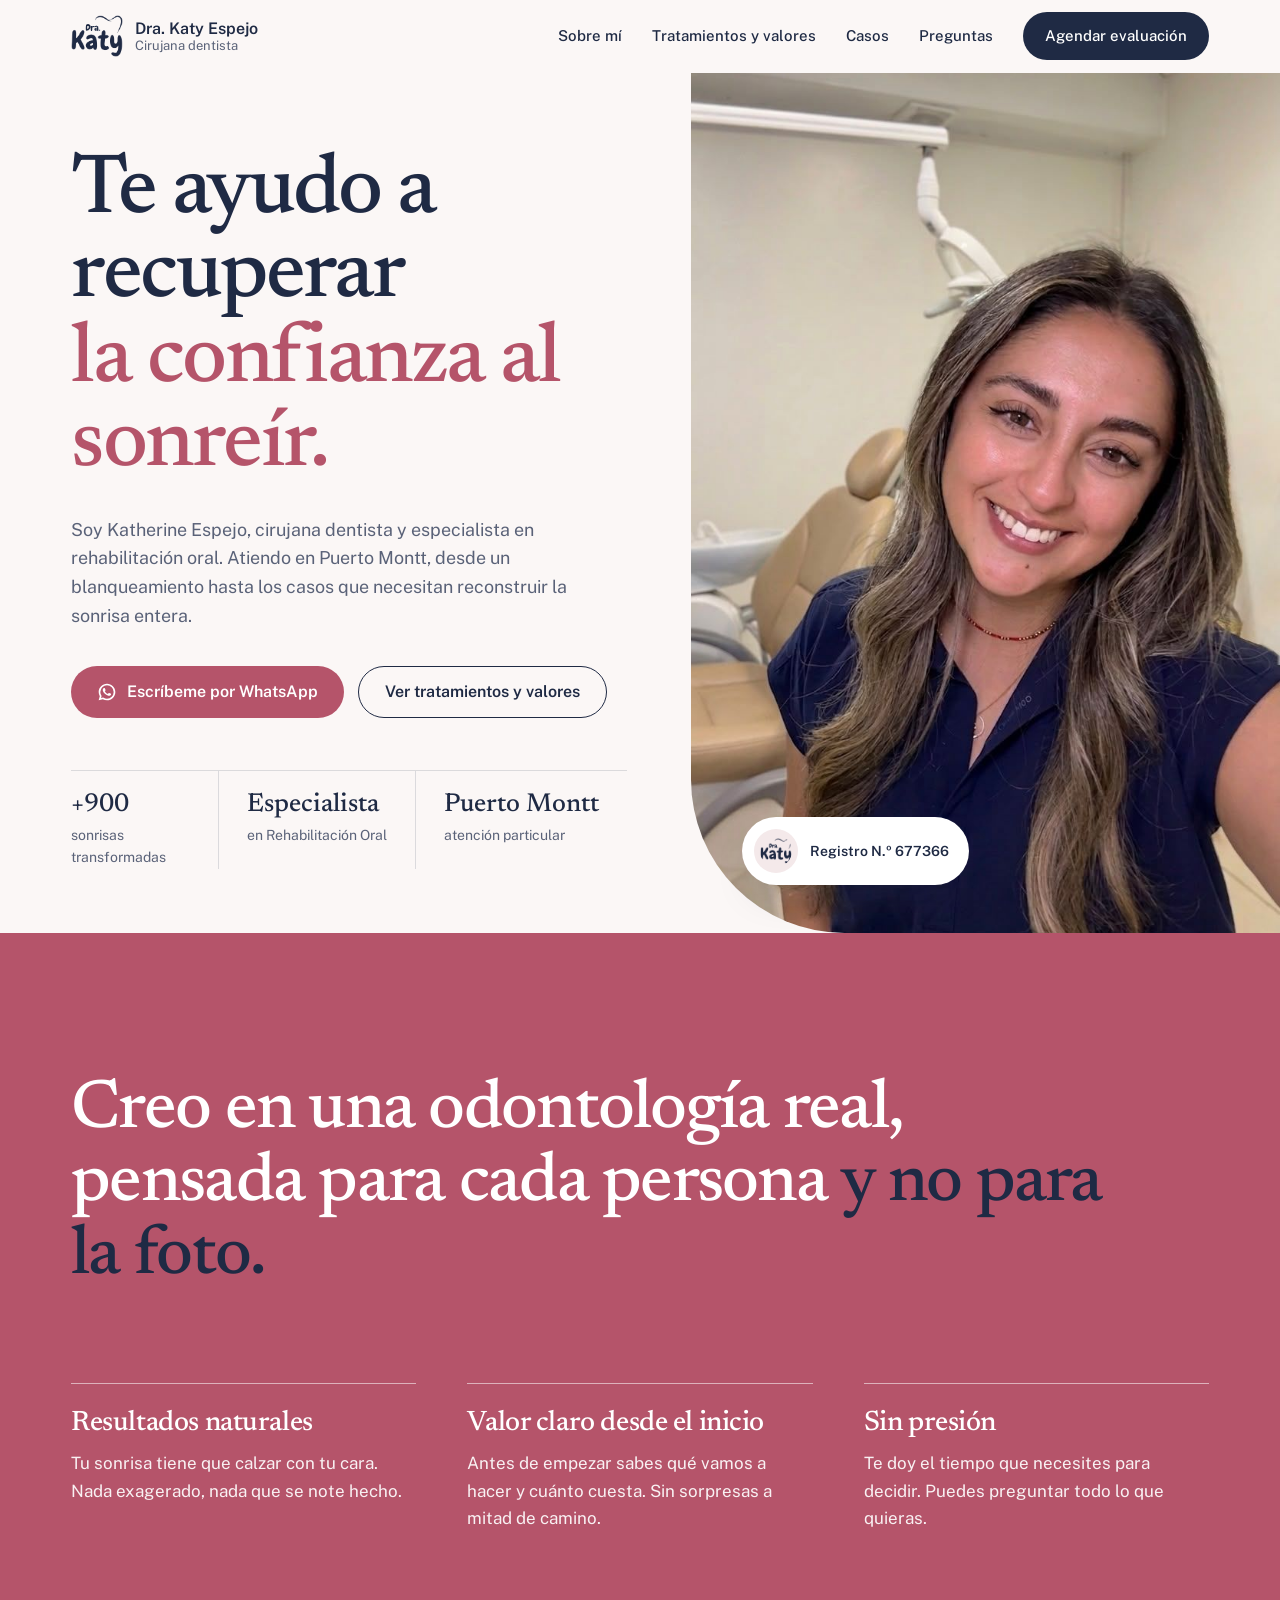
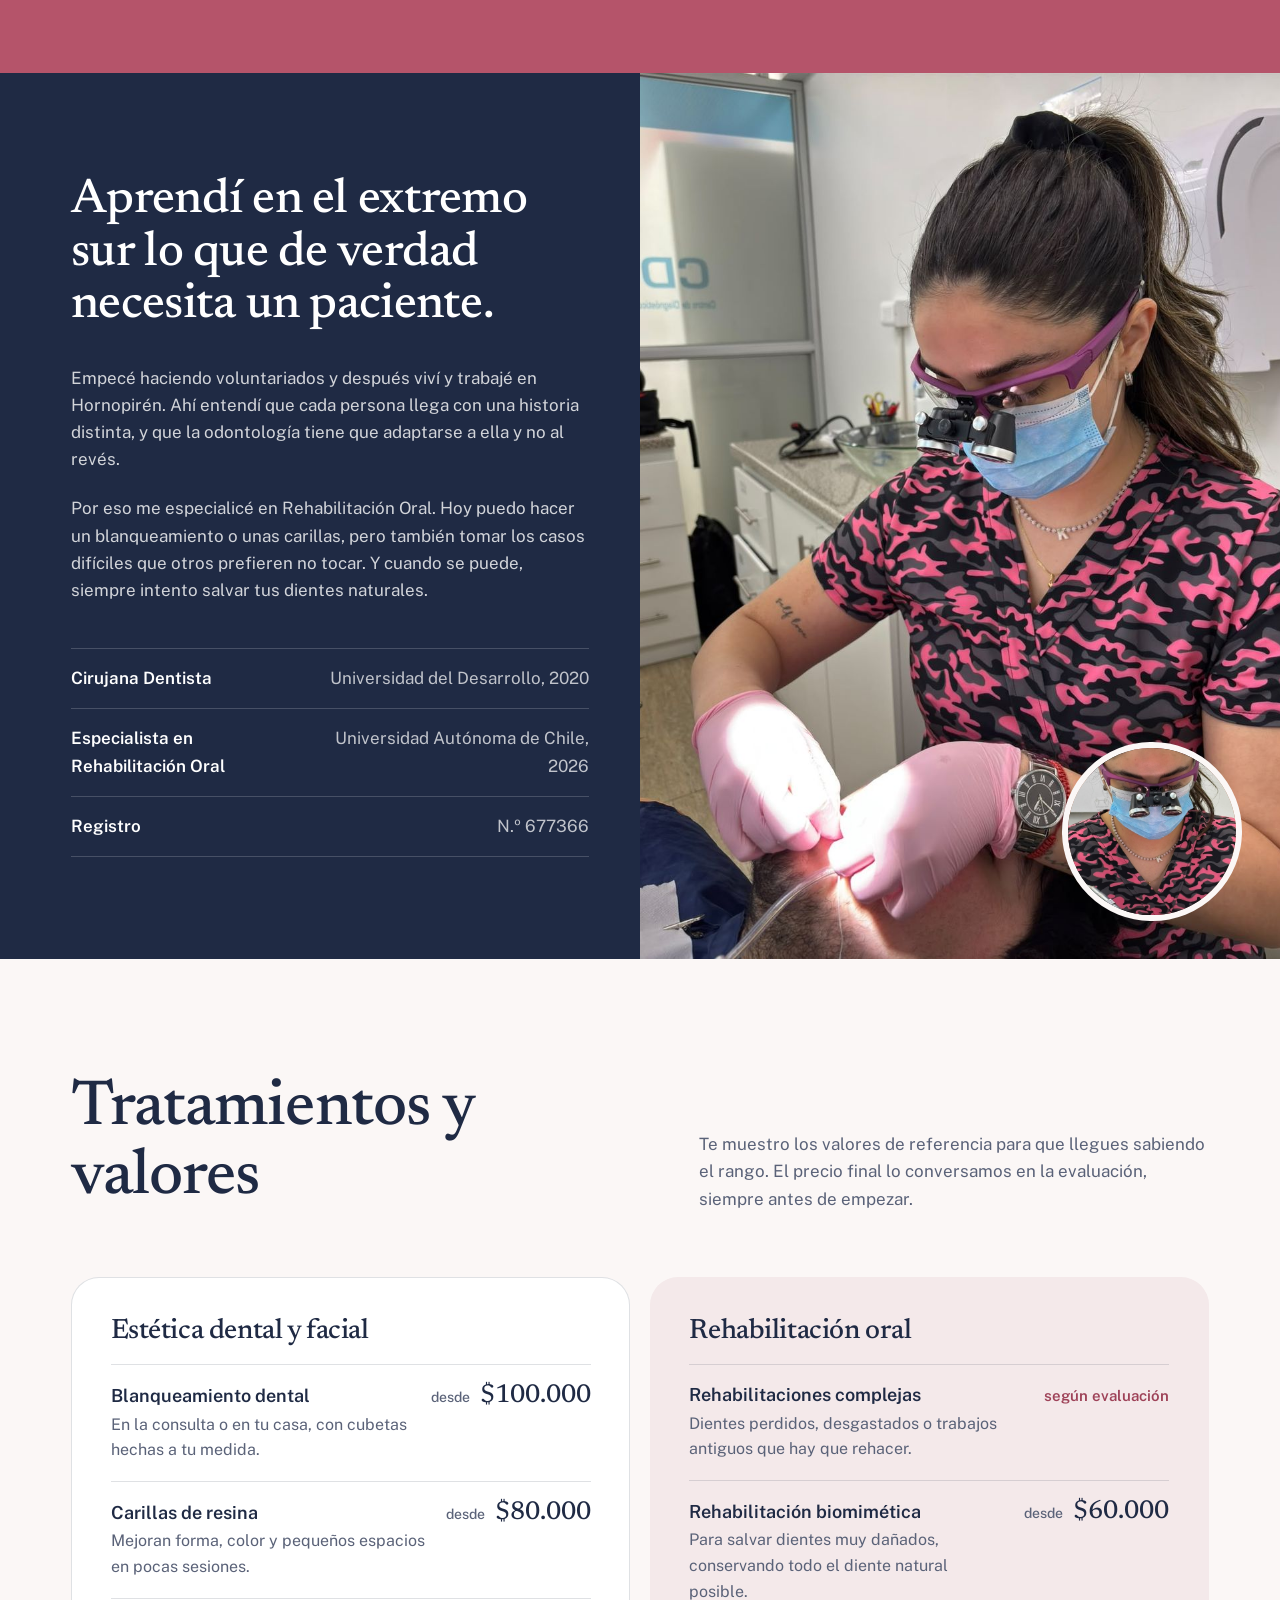
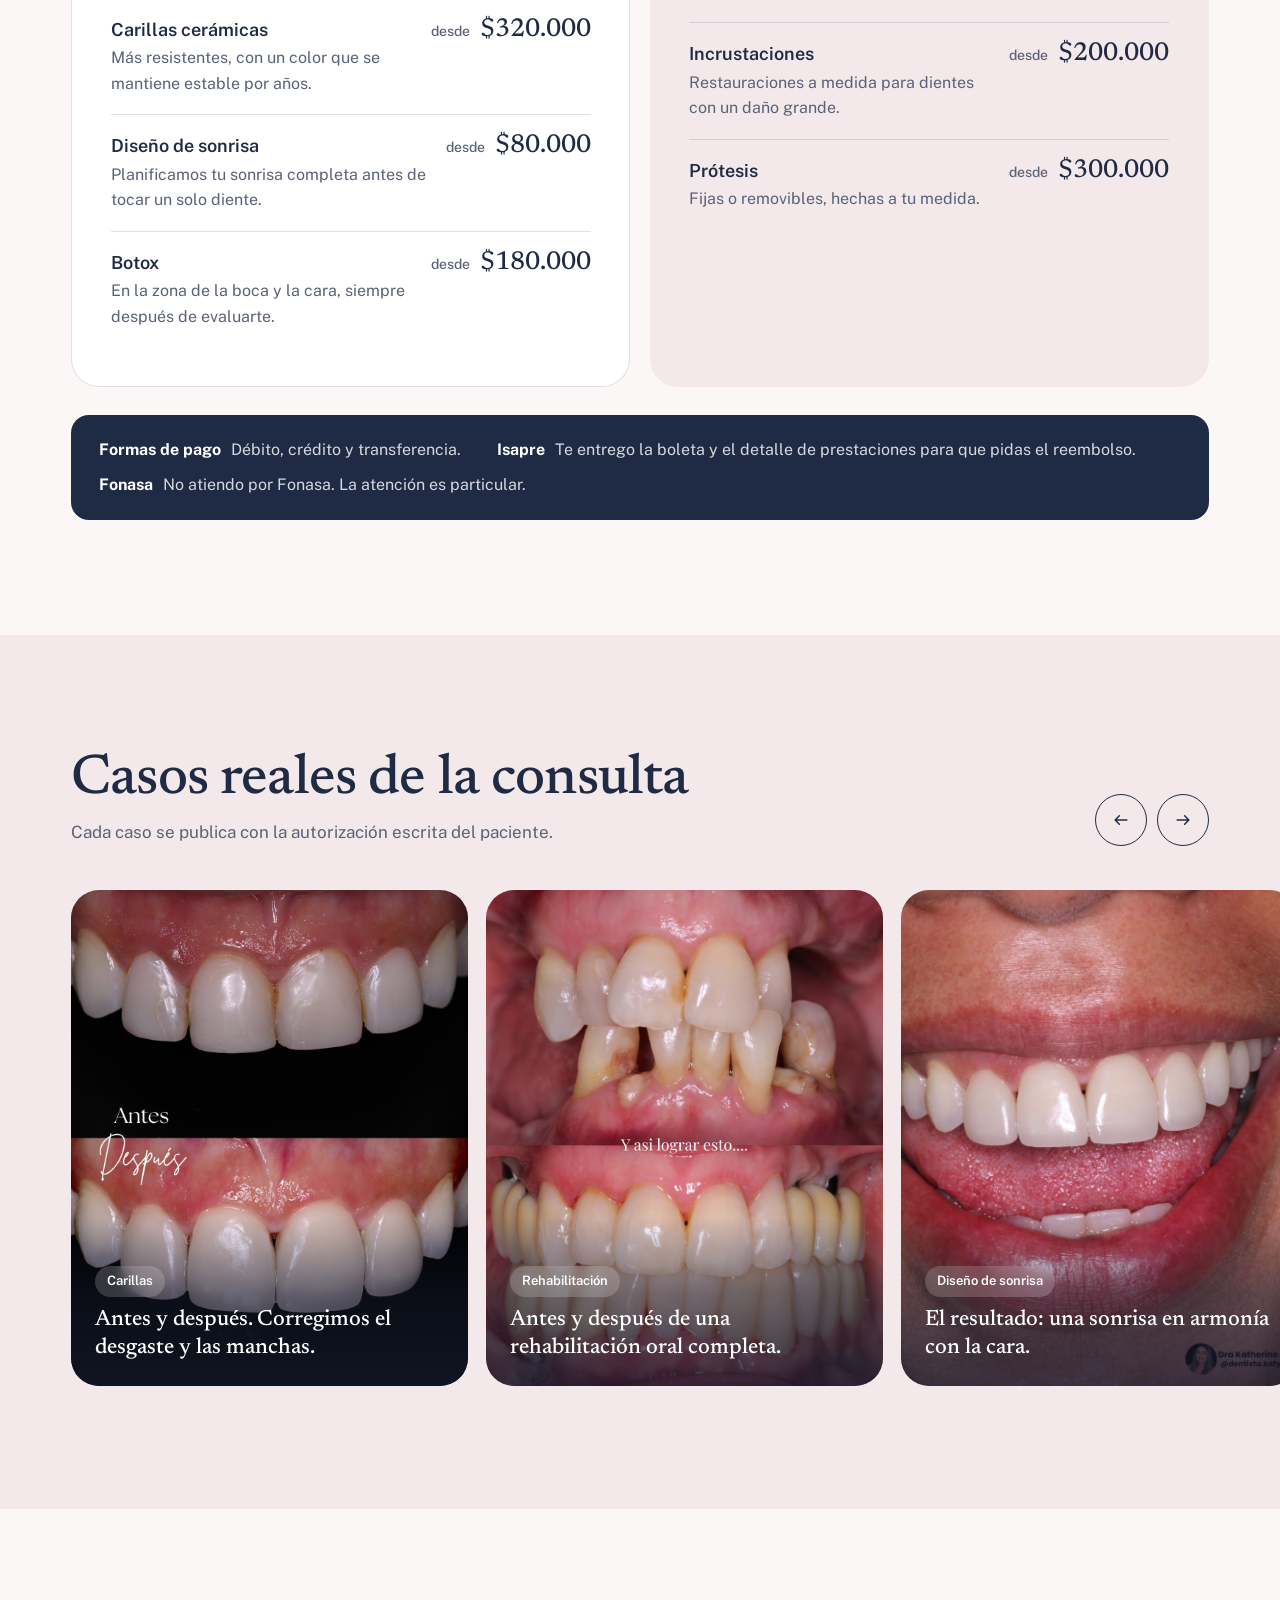
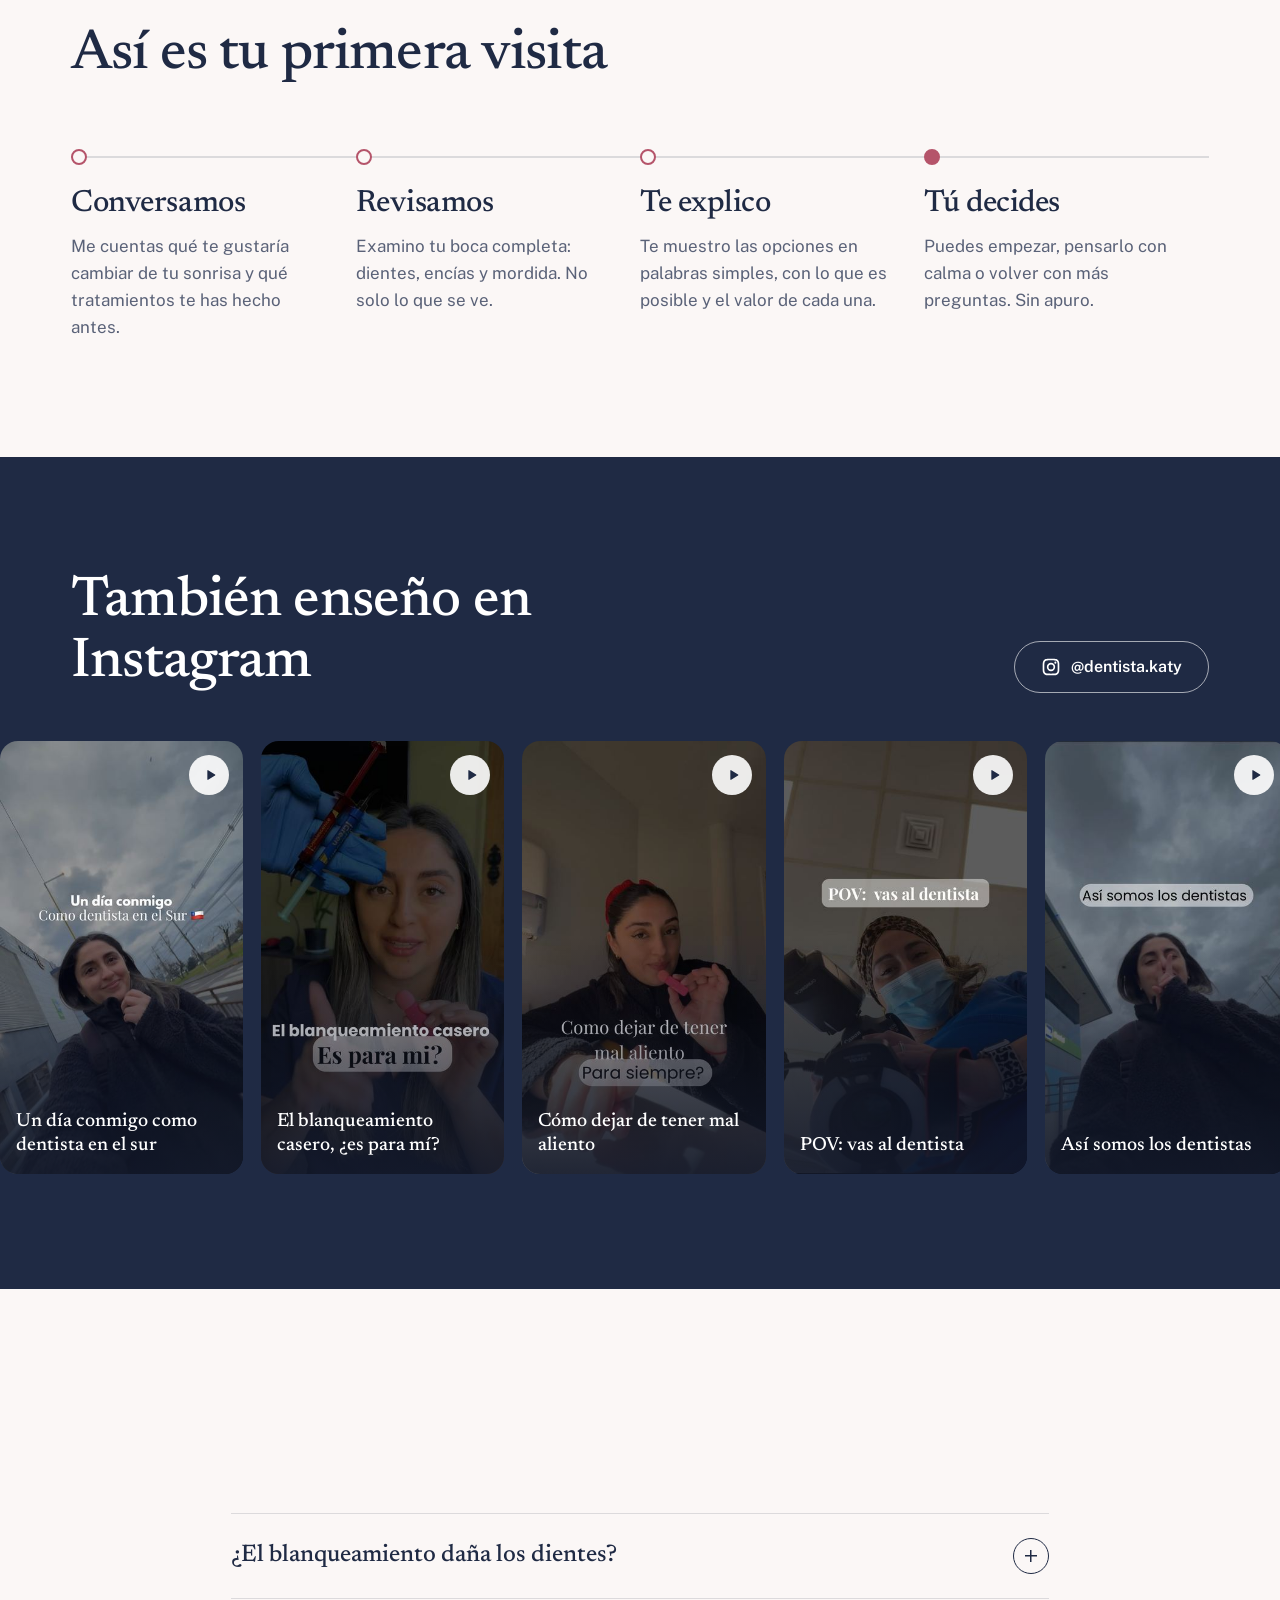
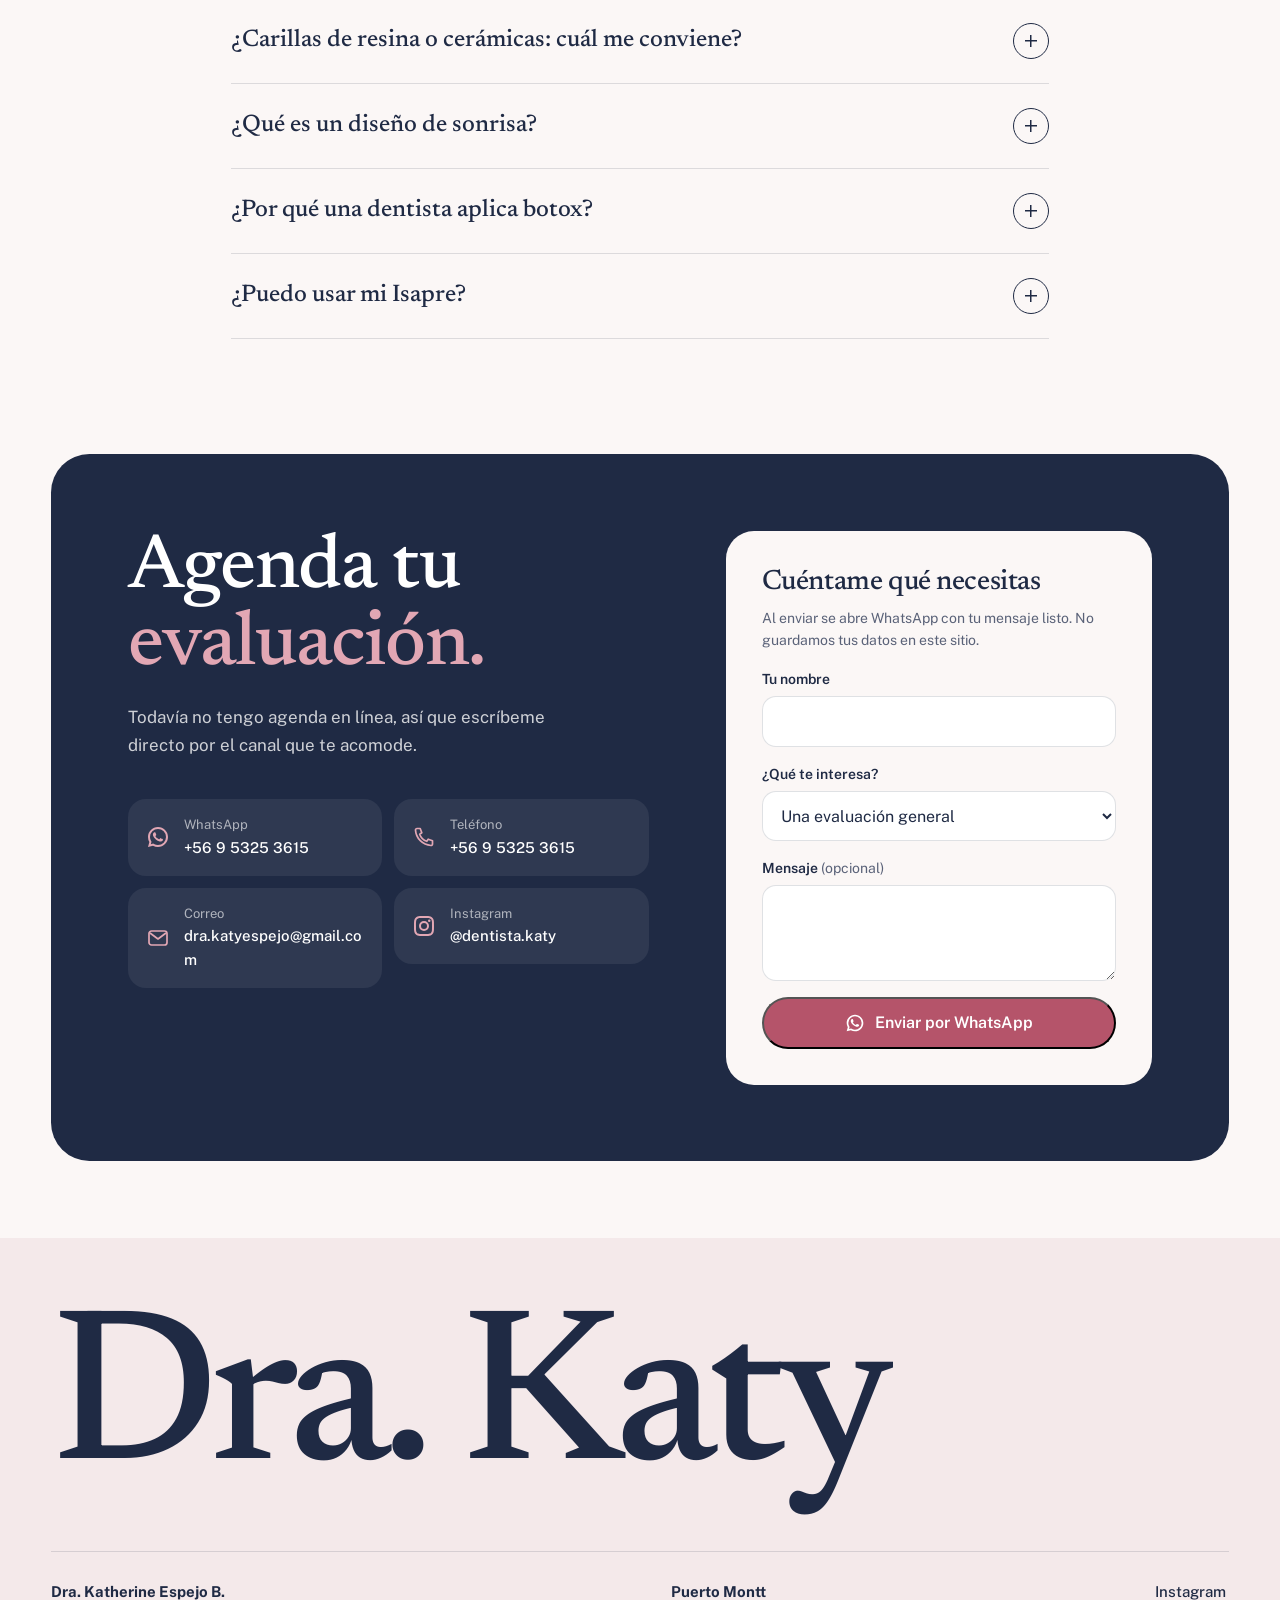
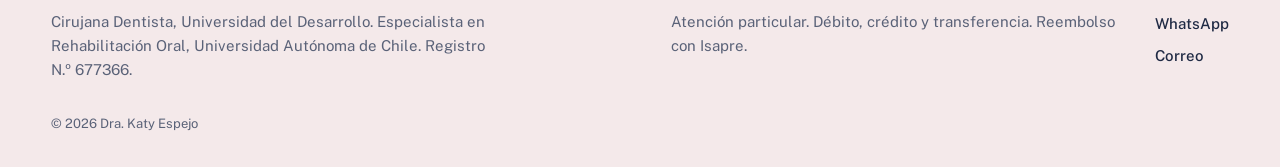
==== nuevo/index.html @ f0009bd9 "Sitio nuevo desde cero en nuevo/ (cook, ronda 2) Co-Authored-By: Claude Opus 5.5 <noreply@anthropic." ====
<!doctype html>
<html lang="es-CL">
<head>
<meta charset="utf-8">
<meta name="viewport" content="width=device-width, initial-scale=1">
<title>Dra. Katy Espejo · Cirujana dentista en Puerto Montt</title>
<meta name="description" content="Dra. Katherine Espejo B., cirujana dentista especialista en rehabilitación oral. Blanqueamiento, carillas, diseño de sonrisa y rehabilitación en Puerto Montt.">
<meta property="og:title" content="Dra. Katy Espejo · Cirujana dentista en Puerto Montt">
<meta property="og:description" content="Te ayudo a recuperar la confianza al sonreír.">
<meta property="og:image" content="../img/og-katy.jpg">
<meta name="theme-color" content="#1F2A44">
<link rel="icon" href="../img/favicon.png">
<link rel="apple-touch-icon" href="../img/apple-touch-icon.png">
<link rel="preload" href="../fonts/newsreader-latin-500-normal.woff2" as="font" type="font/woff2" crossorigin>
<link rel="preload" href="../fonts/public-sans-latin-400-normal.woff2" as="font" type="font/woff2" crossorigin>
<link rel="stylesheet" href="styles.css">
</head>
<body>

<svg width="0" height="0" style="position:absolute" aria-hidden="true">
  <symbol id="i-wa" viewBox="0 0 24 24"><path fill="currentColor" d="m7.254 18.494l.724.423A7.950 7.950 0 0 0 12.001 20a8 8 0 1 0-8-8a7.950 7.950 0 0 0 1.084 4.024l.422.724l-.653 2.401zM2.005 22l1.352-4.968A9.950 9.950 0 0 1 2.001 12c0-5.523 4.477-10 10-10s10 4.477 10 10s-4.477 10-10 10a9.950 9.950 0 0 1-5.030-1.355zM8.392 7.308q.202-.014.403-.004q.081.006.162.016c.159.018.334.115.393.249q.447 1.015.868 2.040c.062.152.025.347-.093.537c-.06.097-.154.233-.263.372c-.113.145-.356.411-.356.411s-.099.118-.061.265c.014.056.06.137.102.205l.059.095c.256.427.6.86 1.020 1.268c.12.116.237.235.363.346c.468.413.998.75 1.570 1l.005.002c.085.037.128.057.252.11q.093.039.191.066q.036.010.073.011a.35.35 0 0 0 .295-.142c.723-.876.79-.933.795-.933v.002a.48.48 0 0 1 .378-.127q.092.004.177.04c.531.243 1.400.622 1.400.622l.582.261c.098.047.187.158.19.265c.004.067.010.175-.013.373c-.032.259-.11.57-.188.733a1.200 1.200 0 0 1-.21.302a2.400 2.400 0 0 1-.33.288q-.124.092-.125.09a5 5 0 0 1-.383.22a2 2 0 0 1-.833.23c-.185.010-.37.024-.556.014c-.008 0-.568-.087-.568-.087a9.450 9.450 0 0 1-3.840-2.046c-.226-.199-.436-.413-.65-.626c-.888-.885-1.561-1.840-1.970-2.742a3.500 3.500 0 0 1-.33-1.413a2.730 2.730 0 0 1 .565-1.680c.073-.094.142-.192.261-.305c.126-.12.207-.184.294-.228a1 1 0 0 1 .371-.1"/></symbol>
  <symbol id="i-ig" viewBox="0 0 24 24"><path fill="currentColor" d="M12.001 9a3 3 0 1 0 0 6a3 3 0 0 0 0-6m0-2a5 5 0 1 1 0 10a5 5 0 0 1 0-10m6.5-.25a1.250 1.250 0 0 1-2.500 0a1.250 1.250 0 0 1 2.500 0M12.001 4c-2.474 0-2.878.007-4.029.058c-.784.037-1.310.142-1.798.332a2.900 2.900 0 0 0-1.080.703a2.900 2.900 0 0 0-.704 1.080c-.19.49-.295 1.015-.331 1.798C4.007 9.075 4 9.461 4 12c0 2.475.007 2.878.058 4.029c.037.783.142 1.310.331 1.797c.17.435.37.748.702 1.080c.337.336.65.537 1.080.703c.494.191 1.020.297 1.800.333C9.075 19.994 9.461 20 12 20c2.475 0 2.878-.007 4.029-.058c.782-.037 1.308-.142 1.797-.331a2.900 2.900 0 0 0 1.080-.703c.337-.336.538-.649.704-1.080c.19-.492.296-1.018.332-1.800c.052-1.103.058-1.490.058-4.028c0-2.474-.007-2.878-.058-4.029c-.037-.782-.143-1.310-.332-1.798a2.900 2.900 0 0 0-.703-1.080a2.900 2.900 0 0 0-1.080-.704c-.49-.19-1.016-.295-1.798-.331C14.926 4.006 14.540 4 12 4m0-2c2.717 0 3.056.010 4.123.06c1.064.05 1.790.217 2.427.465c.66.254 1.216.598 1.772 1.153a4.900 4.900 0 0 1 1.153 1.772c.247.637.415 1.363.465 2.428c.047 1.066.06 1.405.06 4.122s-.010 3.056-.06 4.122s-.218 1.790-.465 2.428a4.900 4.900 0 0 1-1.153 1.772a4.900 4.900 0 0 1-1.772 1.153c-.637.247-1.363.415-2.427.465c-1.067.047-1.406.06-4.123.06s-3.056-.010-4.123-.06c-1.064-.05-1.789-.218-2.427-.465a4.900 4.900 0 0 1-1.772-1.153a4.900 4.900 0 0 1-1.153-1.772c-.248-.637-.415-1.363-.465-2.428C2.012 15.056 2 14.717 2 12s.010-3.056.06-4.122s.217-1.790.465-2.428a4.900 4.900 0 0 1 1.153-1.772A4.900 4.900 0 0 1 5.450 2.525c.637-.248 1.362-.415 2.427-.465C8.945 2.013 9.284 2 12.001 2"/></symbol>
  <symbol id="i-phone" viewBox="0 0 24 24"><path fill="none" stroke="currentColor" stroke-width="1.7" stroke-linejoin="round" d="M5 3.5h3.2l1.6 4.3-2.1 1.4a11 11 0 0 0 7.1 7.1l1.4-2.1 4.3 1.6V19a1.5 1.5 0 0 1-1.6 1.5A16.500 16.500 0 0 1 3.500 5.100 1.500 1.500 0 0 1 5 3.500Z"/></symbol>
  <symbol id="i-mail" viewBox="0 0 24 24"><g fill="none" stroke="currentColor" stroke-width="1.7" stroke-linejoin="round"><rect x="3" y="5" width="18" height="14" rx="2.500"/><path d="m4 7 8 6 8-6"/></g></symbol>
  <symbol id="i-arrow" viewBox="0 0 24 24"><path fill="none" stroke="currentColor" stroke-width="1.8" stroke-linecap="round" stroke-linejoin="round" d="M5 12h14m-5-5 5 5-5 5"/></symbol>
  <symbol id="i-play" viewBox="0 0 24 24"><path fill="currentColor" d="M8 5.5v13a.8.8 0 0 0 1.200.7l10.400-6.500a.8.8 0 0 0 0-1.400L9.200 4.800A.8.8 0 0 0 8 5.500Z"/></symbol>
</svg>

<a class="skip" href="#contenido">Saltar al contenido</a>

<header class="top" data-top>
  <div class="top__inner">
    <a class="brand" href="#inicio" aria-label="Dra. Katy, inicio">
      <img src="../img/logo-katy.png" alt="" width="64" height="52">
      <span class="brand__text"><strong>Dra. Katy Espejo</strong><span>Cirujana dentista</span></span>
    </a>
    <nav class="nav" id="nav" aria-label="Principal">
      <a href="#sobre-mi">Sobre mí</a>
      <a href="#tratamientos">Tratamientos y valores</a>
      <a href="#casos">Casos</a>
      <a href="#preguntas">Preguntas</a>
      <a class="nav__cta" href="#contacto">Agendar evaluación</a>
    </nav>
    <button class="menu" type="button" aria-expanded="false" aria-controls="nav" data-menu>
      <span></span><span></span><span class="sr">Abrir menú</span>
    </button>
  </div>
</header>

<main id="contenido">

  <!-- Portada -->
  <section class="hero" id="inicio">
    <div class="hero__copy">
      <h1 class="hero__title">Te ayudo a recuperar <em>la confianza al sonreír.</em></h1>
      <p class="hero__lead">Soy Katherine Espejo, cirujana dentista y especialista en rehabilitación oral. Atiendo en Puerto Montt, desde un blanqueamiento hasta los casos que necesitan reconstruir la sonrisa entera.</p>
      <div class="hero__actions">
        <a class="btn btn--rose" href="https://wa.me/56953253615?text=Hola%20Dra.%20Katy%2C%20quiero%20agendar%20una%20evaluaci%C3%B3n" target="_blank" rel="noopener">
          <svg class="ico"><use href="#i-wa"/></svg> Escríbeme por WhatsApp
        </a>
        <a class="btn btn--line" href="#tratamientos">Ver tratamientos y valores</a>
      </div>
      <ul class="hero__facts">
        <li><strong>+900</strong><span>sonrisas transformadas</span></li>
        <li><strong>Especialista</strong><span>en Rehabilitación Oral</span></li>
        <li><strong>Puerto Montt</strong><span>atención particular</span></li>
      </ul>
    </div>
    <figure class="hero__photo">
      <img src="../img/katy-retrato.jpg" alt="La Dra. Katy Espejo sonriendo en su consulta, con uniforme azul marino" width="768" height="1364" fetchpriority="high">
      <figcaption class="hero__badge">
        <img src="../img/logo-katy.png" alt="" width="56" height="46">
        <span>Registro N.º 677366</span>
      </figcaption>
    </figure>
  </section>

  <!-- Manifiesto -->
  <section class="manifesto reveal" aria-labelledby="m-title">
    <h2 id="m-title" class="manifesto__text">Creo en una odontología real, pensada para cada persona <span>y no para la foto.</span></h2>
    <ul class="promises">
      <li>
        <h3>Resultados naturales</h3>
        <p>Tu sonrisa tiene que calzar con tu cara. Nada exagerado, nada que se note hecho.</p>
      </li>
      <li>
        <h3>Valor claro desde el inicio</h3>
        <p>Antes de empezar sabes qué vamos a hacer y cuánto cuesta. Sin sorpresas a mitad de camino.</p>
      </li>
      <li>
        <h3>Sin presión</h3>
        <p>Te doy el tiempo que necesites para decidir. Puedes preguntar todo lo que quieras.</p>
      </li>
    </ul>
  </section>

  <!-- Sobre mí -->
  <section class="about" id="sobre-mi" aria-labelledby="a-title">
    <div class="about__text reveal">
      <h2 id="a-title">Aprendí en el extremo sur lo que de verdad necesita un paciente.</h2>
      <p>Empecé haciendo voluntariados y después viví y trabajé en Hornopirén. Ahí entendí que cada persona llega con una historia distinta, y que la odontología tiene que adaptarse a ella y no al revés.</p>
      <p>Por eso me especialicé en Rehabilitación Oral. Hoy puedo hacer un blanqueamiento o unas carillas, pero también tomar los casos difíciles que otros prefieren no tocar. Y cuando se puede, siempre intento salvar tus dientes naturales.</p>
      <dl class="creds">
        <div><dt>Cirujana Dentista</dt><dd>Universidad del Desarrollo, 2020</dd></div>
        <div><dt>Especialista en Rehabilitación Oral</dt><dd>Universidad Autónoma de Chile, 2026</dd></div>
        <div><dt>Registro</dt><dd>N.º 677366</dd></div>
      </dl>
    </div>
    <div class="about__photos reveal">
      <img class="about__main" src="../img/katy-atendiendo.jpg" alt="La Dra. Katy atendiendo a un paciente con lupas de aumento" width="1000" height="1333" loading="lazy">
      <img class="about__detail" src="../img/katy-detalle.jpg" alt="Detalle de la doctora trabajando con lupas" width="1000" height="1333" loading="lazy">
    </div>
  </section>

  <!-- Tratamientos -->
  <section class="treat" id="tratamientos" aria-labelledby="t-title">
    <div class="treat__head reveal">
      <h2 id="t-title">Tratamientos y valores</h2>
      <p>Te muestro los valores de referencia para que llegues sabiendo el rango. El precio final lo conversamos en la evaluación, siempre antes de empezar.</p>
    </div>

    <div class="treat__grid">
      <div class="treat__group reveal">
        <h3>Estética dental y facial</h3>
        <ul class="tlist">
          <li><div><h4>Blanqueamiento dental</h4><p>En la consulta o en tu casa, con cubetas hechas a tu medida.</p></div><span class="price"><small>desde</small> $100.000</span></li>
          <li><div><h4>Carillas de resina</h4><p>Mejoran forma, color y pequeños espacios en pocas sesiones.</p></div><span class="price"><small>desde</small> $80.000</span></li>
          <li><div><h4>Carillas cerámicas</h4><p>Más resistentes, con un color que se mantiene estable por años.</p></div><span class="price"><small>desde</small> $320.000</span></li>
          <li><div><h4>Diseño de sonrisa</h4><p>Planificamos tu sonrisa completa antes de tocar un solo diente.</p></div><span class="price"><small>desde</small> $80.000</span></li>
          <li><div><h4>Botox</h4><p>En la zona de la boca y la cara, siempre después de evaluarte.</p></div><span class="price"><small>desde</small> $180.000</span></li>
        </ul>
      </div>
      <div class="treat__group treat__group--dark reveal">
        <h3>Rehabilitación oral</h3>
        <ul class="tlist">
          <li><div><h4>Rehabilitaciones complejas</h4><p>Dientes perdidos, desgastados o trabajos antiguos que hay que rehacer.</p></div><span class="price price--eval">según evaluación</span></li>
          <li><div><h4>Rehabilitación biomimética</h4><p>Para salvar dientes muy dañados, conservando todo el diente natural posible.</p></div><span class="price"><small>desde</small> $60.000</span></li>
          <li><div><h4>Incrustaciones</h4><p>Restauraciones a medida para dientes con un daño grande.</p></div><span class="price"><small>desde</small> $200.000</span></li>
          <li><div><h4>Prótesis</h4><p>Fijas o removibles, hechas a tu medida.</p></div><span class="price"><small>desde</small> $300.000</span></li>
        </ul>
      </div>
    </div>

    <ul class="payinfo reveal">
      <li><strong>Formas de pago</strong> Débito, crédito y transferencia.</li>
      <li><strong>Isapre</strong> Te entrego la boleta y el detalle de prestaciones para que pidas el reembolso.</li>
      <li><strong>Fonasa</strong> No atiendo por Fonasa. La atención es particular.</li>
    </ul>
  </section>

  <!-- Casos -->
  <section class="cases" id="casos" aria-labelledby="c-title">
    <div class="cases__head reveal">
      <h2 id="c-title">Casos reales de la consulta</h2>
      <p>Cada caso se publica con la autorización escrita del paciente.</p>
      <div class="cases__nav">
        <button type="button" class="round" data-scroll="-1" aria-label="Caso anterior"><svg class="ico flip"><use href="#i-arrow"/></svg></button>
        <button type="button" class="round" data-scroll="1" aria-label="Caso siguiente"><svg class="ico"><use href="#i-arrow"/></svg></button>
      </div>
    </div>
    <ul class="cases__track" data-track tabindex="0" aria-label="Casos, desliza para ver más">
      <li class="case"><img src="../img/casos/carillas-antes-despues.jpg" alt="Antes y después de carillas: dientes desgastados y con manchas, luego parejos y blancos" width="1080" height="1350" loading="lazy"><div class="case__txt"><span>Carillas</span><p>Antes y después. Corregimos el desgaste y las manchas.</p></div></li>
      <li class="case"><img src="../img/casos/rehabilitacion-antes-despues.jpg" alt="Antes y después de una rehabilitación oral completa" width="1080" height="1350" loading="lazy"><div class="case__txt"><span>Rehabilitación</span><p>Antes y después de una rehabilitación oral completa.</p></div></li>
      <li class="case"><img src="../img/casos/diseno-resultado.jpg" alt="Sonrisa después de un diseño de sonrisa" width="1080" height="1029" loading="lazy"><div class="case__txt"><span>Diseño de sonrisa</span><p>El resultado: una sonrisa en armonía con la cara.</p></div></li>
      <li class="case"><img src="../img/casos/diseno-modelo-recorte.jpg" alt="Modelo de la boca con el diseño de sonrisa planificado" width="840" height="780" loading="lazy"><div class="case__txt"><span>Diseño de sonrisa</span><p>Primero lo planificamos en un modelo de tu boca.</p></div></li>
      <li class="case"><img src="../img/casos/carillas-resultado.jpg" alt="Primer plano de carillas terminadas" width="1080" height="968" loading="lazy"><div class="case__txt"><span>Carillas</span><p>Brillo y forma natural.</p></div></li>
      <li class="case"><img src="../img/casos/blanqueamiento-barrera.jpg" alt="Blanqueamiento en la consulta con barrera de protección en las encías" width="1080" height="921" loading="lazy"><div class="case__txt"><span>Blanqueamiento</span><p>En la consulta, con una barrera que protege tus encías.</p></div></li>
    </ul>
  </section>

  <!-- Primera visita -->
  <section class="visit" aria-labelledby="v-title">
    <h2 id="v-title" class="reveal">Así es tu primera visita</h2>
    <ol class="steps reveal">
      <li><h3>Conversamos</h3><p>Me cuentas qué te gustaría cambiar de tu sonrisa y qué tratamientos te has hecho antes.</p></li>
      <li><h3>Revisamos</h3><p>Examino tu boca completa: dientes, encías y mordida. No solo lo que se ve.</p></li>
      <li><h3>Te explico</h3><p>Te muestro las opciones en palabras simples, con lo que es posible y el valor de cada una.</p></li>
      <li><h3>Tú decides</h3><p>Puedes empezar, pensarlo con calma o volver con más preguntas. Sin apuro.</p></li>
    </ol>
  </section>

  <!-- Reels -->
  <section class="reels" aria-labelledby="r-title">
    <div class="reels__head reveal">
      <h2 id="r-title">También enseño en Instagram</h2>
      <a class="btn btn--line" href="https://instagram.com/dentista.katy" target="_blank" rel="noopener"><svg class="ico"><use href="#i-ig"/></svg> @dentista.katy</a>
    </div>
    <div class="reels__viewport">
      <ul class="reels__track" data-reels>
        <li><a href="https://www.instagram.com/dentista.katy/reel/DfqGK6Qx9mC/" target="_blank" rel="noopener"><img src="../img/reels/DfqGK6Qx9mC.jpg" alt="" loading="lazy"><span class="reel__play"><svg class="ico"><use href="#i-play"/></svg></span><span class="reel__t">Un día conmigo como dentista en el sur</span></a></li>
        <li><a href="https://www.instagram.com/dentista.katy/reel/Db4LUw8RAOW/" target="_blank" rel="noopener"><img src="../img/reels/Db4LUw8RAOW.jpg" alt="" loading="lazy"><span class="reel__play"><svg class="ico"><use href="#i-play"/></svg></span><span class="reel__t">El blanqueamiento casero, ¿es para mí?</span></a></li>
        <li><a href="https://www.instagram.com/dentista.katy/reel/DdC0AIIxa2G/" target="_blank" rel="noopener"><img src="../img/reels/DdC0AIIxa2G.jpg" alt="" loading="lazy"><span class="reel__play"><svg class="ico"><use href="#i-play"/></svg></span><span class="reel__t">Cómo dejar de tener mal aliento</span></a></li>
        <li><a href="https://www.instagram.com/dentista.katy/reel/DcPaOQbxSv2/" target="_blank" rel="noopener"><img src="../img/reels/DcPaOQbxSv2.jpg" alt="" loading="lazy"><span class="reel__play"><svg class="ico"><use href="#i-play"/></svg></span><span class="reel__t">POV: vas al dentista</span></a></li>
        <li><a href="https://www.instagram.com/dentista.katy/reel/Der9Ob8xfN-/" target="_blank" rel="noopener"><img src="../img/reels/Der9Ob8xfN-.jpg" alt="" loading="lazy"><span class="reel__play"><svg class="ico"><use href="#i-play"/></svg></span><span class="reel__t">Así somos los dentistas</span></a></li>
        <li><a href="https://www.instagram.com/dentista.katy/reel/Da1Ga6BRIRC/" target="_blank" rel="noopener"><img src="../img/reels/Da1Ga6BRIRC.jpg" alt="" loading="lazy"><span class="reel__play"><svg class="ico"><use href="#i-play"/></svg></span><span class="reel__t">Un recordatorio que alguien tenía que decir</span></a></li>
      </ul>
    </div>
  </section>

  <!-- Preguntas -->
  <section class="faq" id="preguntas" aria-labelledby="f-title">
    <h2 id="f-title" class="reveal">Preguntas frecuentes</h2>
    <div class="faq__list reveal">
      <details>
        <summary>¿El blanqueamiento daña los dientes?</summary>
        <p>No, cuando se hace después de evaluarte y con productos adecuados. Puede aparecer algo de sensibilidad pasajera, y la controlamos ajustando el tratamiento.</p>
      </details>
      <details>
        <summary>¿Carillas de resina o cerámicas: cuál me conviene?</summary>
        <p>La resina es más económica y se hace en menos tiempo. La cerámica es más resistente y conserva mejor el color con los años. En la evaluación vemos cuál se ajusta a tu caso y a tu presupuesto.</p>
      </details>
      <details>
        <summary>¿Qué es un diseño de sonrisa?</summary>
        <p>Es planificar tu sonrisa completa, con la forma, el tamaño y el color de los dientes, en armonía con tu cara y antes de hacer cualquier tratamiento.</p>
      </details>
      <details>
        <summary>¿Por qué una dentista aplica botox?</summary>
        <p>Porque la boca y la cara son parte de nuestro trabajo. Siempre lo aplico después de una evaluación.</p>
      </details>
      <details>
        <summary>¿Puedo usar mi Isapre?</summary>
        <p>Sí, por reembolso. Te entrego la boleta y el detalle de prestaciones para que lo solicites. No atiendo por Fonasa.</p>
      </details>
    </div>
  </section>

  <!-- Contacto -->
  <section class="contact" id="contacto" aria-labelledby="k-title">
    <div class="contact__intro reveal">
      <h2 id="k-title">Agenda tu <em>evaluación.</em></h2>
      <p>Todavía no tengo agenda en línea, así que escríbeme directo por el canal que te acomode.</p>
      <ul class="channels">
        <li><a href="https://wa.me/56953253615" target="_blank" rel="noopener"><svg class="ico"><use href="#i-wa"/></svg><span><small>WhatsApp</small>+56 9 5325 3615</span></a></li>
        <li><a href="tel:+56953253615"><svg class="ico"><use href="#i-phone"/></svg><span><small>Teléfono</small>+56 9 5325 3615</span></a></li>
        <li><a href="mailto:dra.katyespejo@gmail.com"><svg class="ico"><use href="#i-mail"/></svg><span><small>Correo</small>dra.katyespejo@gmail.com</span></a></li>
        <li><a href="https://instagram.com/dentista.katy" target="_blank" rel="noopener"><svg class="ico"><use href="#i-ig"/></svg><span><small>Instagram</small>@dentista.katy</span></a></li>
      </ul>
    </div>

    <form class="form reveal" data-form novalidate>
      <h3>Cuéntame qué necesitas</h3>
      <p class="form__note">Al enviar se abre WhatsApp con tu mensaje listo. No guardamos tus datos en este sitio.</p>
      <label>Tu nombre
        <input name="nombre" autocomplete="name" required>
      </label>
      <label>¿Qué te interesa?
        <select name="tratamiento">
          <option>Una evaluación general</option>
          <option>Blanqueamiento dental</option>
          <option>Carillas de resina</option>
          <option>Carillas cerámicas</option>
          <option>Diseño de sonrisa</option>
          <option>Botox</option>
          <option>Rehabilitación oral</option>
          <option>Incrustaciones</option>
          <option>Prótesis</option>
        </select>
      </label>
      <label><span>Mensaje <span class="opt">(opcional)</span></span>
        <textarea name="mensaje" rows="3"></textarea>
      </label>
      <p class="form__err" data-err hidden>Escribe tu nombre para continuar.</p>
      <button class="btn btn--rose btn--full" type="submit"><svg class="ico"><use href="#i-wa"/></svg> Enviar por WhatsApp</button>
    </form>
  </section>

</main>

<footer class="foot">
  <div class="foot__big" aria-hidden="true">Dra. Katy</div>
  <div class="foot__row">
    <div>
      <strong>Dra. Katherine Espejo B.</strong>
      <p>Cirujana Dentista, Universidad del Desarrollo. Especialista en Rehabilitación Oral, Universidad Autónoma de Chile. Registro N.º 677366.</p>
    </div>
    <div>
      <strong>Puerto Montt</strong>
      <p>Atención particular. Débito, crédito y transferencia. Reembolso con Isapre.</p>
    </div>
    <div class="foot__links">
      <a href="https://instagram.com/dentista.katy" target="_blank" rel="noopener">Instagram</a>
      <a href="https://wa.me/56953253615" target="_blank" rel="noopener">WhatsApp</a>
      <a href="mailto:dra.katyespejo@gmail.com">Correo</a>
    </div>
  </div>
  <p class="foot__legal">© 2026 Dra. Katy Espejo</p>
</footer>

<nav class="dock" aria-label="Contacto rápido">
  <a class="dock__wa" href="https://wa.me/56953253615?text=Hola%20Dra.%20Katy%2C%20quiero%20agendar%20una%20evaluaci%C3%B3n" target="_blank" rel="noopener"><svg class="ico"><use href="#i-wa"/></svg> WhatsApp</a>
  <a class="dock__call" href="tel:+56953253615"><svg class="ico"><use href="#i-phone"/></svg> Llamar</a>
</nav>

<script src="script.js" defer></script>
</body>
</html>
---- nuevo/styles.css ----
@font-face { font-family: "Newsreader"; src: url("../fonts/newsreader-latin-500-normal.woff2") format("woff2"); font-weight: 500; font-display: swap; }
@font-face { font-family: "Newsreader"; src: url("../fonts/newsreader-latin-600-normal.woff2") format("woff2"); font-weight: 600; font-display: swap; }
@font-face { font-family: "Public Sans"; src: url("../fonts/public-sans-latin-400-normal.woff2") format("woff2"); font-weight: 400; font-display: swap; }
@font-face { font-family: "Public Sans"; src: url("../fonts/public-sans-latin-500-normal.woff2") format("woff2"); font-weight: 500; font-display: swap; }
@font-face { font-family: "Public Sans"; src: url("../fonts/public-sans-latin-600-normal.woff2") format("woff2"); font-weight: 600; font-display: swap; }
@font-face { font-family: "Public Sans"; src: url("../fonts/public-sans-latin-700-normal.woff2") format("woff2"); font-weight: 700; font-display: swap; }

:root {
  --navy: #1F2A44;
  --navy-2: #2A3758;
  --rose: #B5546A;
  --rose-deep: #9E4258;
  --rose-soft: #E2A7B4;
  --blush: #F4E9EA;
  --paper: #FBF7F6;
  --ink: #1F2A44;
  --muted: #5A6278;
  --line: rgba(31, 42, 68, .14);
  --serif: "Newsreader", Georgia, serif;
  --sans: "Public Sans", system-ui, -apple-system, "Segoe UI", sans-serif;
  --r-lg: 28px;
  --r-md: 18px;
  --wrap: 1240px;
  --gut: clamp(20px, 4vw, 56px);
}

*, *::before, *::after { box-sizing: border-box; }
html { scroll-behavior: smooth; scroll-padding-top: 88px; -webkit-text-size-adjust: 100%; }
body {
  margin: 0; background: var(--paper); color: var(--ink);
  font: 400 17px/1.6 var(--sans);
  -webkit-font-smoothing: antialiased;
}
img { display: block; max-width: 100%; height: auto; }
h1, h2, h3, h4 { margin: 0; font-family: var(--serif); font-weight: 500; line-height: 1.08; letter-spacing: -.015em; }
p { margin: 0; }
ul, ol { margin: 0; padding: 0; list-style: none; }
a { color: inherit; }
em { font-style: italic; }
.sr { position: absolute; width: 1px; height: 1px; overflow: hidden; clip: rect(0 0 0 0); white-space: nowrap; }
.skip { position: absolute; left: 12px; top: -60px; z-index: 100; background: var(--navy); color: #fff; padding: 10px 16px; border-radius: 999px; }
.skip:focus { top: 12px; }
:focus-visible { outline: 2px solid var(--rose); outline-offset: 3px; border-radius: 6px; }

.ico { width: 20px; height: 20px; flex: none; }
.flip { transform: scaleX(-1); }

/* Botones */
.btn {
  display: inline-flex; align-items: center; justify-content: center; gap: 10px;
  min-height: 52px; padding: 0 26px; border-radius: 999px;
  font: 600 16px/1 var(--sans); text-decoration: none; white-space: nowrap;
  transition: background .25s, color .25s, border-color .25s, transform .25s;
}
.btn:hover { transform: translateY(-1px); }
.btn--rose { background: var(--rose); color: #fff; }
.btn--rose:hover { background: var(--rose-deep); }
.btn--line { border: 1.5px solid var(--navy); color: var(--navy); }
.btn--line:hover { background: var(--navy); color: #fff; }
.btn--full { width: 100%; }

/* Cabecera */
.top {
  position: sticky; top: 0; z-index: 50;
  background: rgba(251, 247, 246, .86);
  backdrop-filter: saturate(1.4) blur(14px); -webkit-backdrop-filter: saturate(1.4) blur(14px);
  border-bottom: 1px solid transparent; transition: border-color .3s;
}
.top.is-scrolled { border-bottom-color: var(--line); }
.top__inner { max-width: var(--wrap); margin: 0 auto; padding: 12px var(--gut); display: flex; align-items: center; justify-content: space-between; gap: 24px; }
.brand { display: flex; align-items: center; gap: 12px; text-decoration: none; }
.brand img { width: 52px; height: auto; }
.brand__text { display: flex; flex-direction: column; line-height: 1.2; }
.brand__text strong { font: 600 16px/1.2 var(--sans); }
.brand__text span { font-size: 13px; color: var(--muted); }
.nav { display: flex; align-items: center; gap: 30px; }
.nav a { font-size: 15px; font-weight: 500; text-decoration: none; position: relative; padding: 6px 0; }
.nav a:not(.nav__cta)::after { content: ""; position: absolute; left: 0; right: 0; bottom: 0; height: 1.5px; background: var(--rose); transform: scaleX(0); transform-origin: left; transition: transform .3s; }
.nav a:not(.nav__cta):hover::after { transform: scaleX(1); }
.nav__cta { background: var(--navy); color: #fff; padding: 12px 22px !important; border-radius: 999px; transition: background .25s; }
.nav__cta:hover { background: var(--rose); }
.menu { display: none; }

/* Portada */
.hero {
  --side: max(var(--gut), calc((100vw - var(--wrap)) / 2 + var(--gut)));
  display: grid; grid-template-columns: 1.08fr .92fr; align-items: stretch;
  min-height: min(calc(100svh - 77px), 900px);
}
.hero__copy { padding: clamp(40px, 6vw, 88px) clamp(32px, 5vw, 80px) clamp(40px, 5vw, 72px) var(--side); align-self: center; }
.hero__title { font-size: clamp(48px, 6.6vw, 100px); line-height: 1.0; letter-spacing: -.03em; }
.hero__title em { display: block; color: var(--rose); font-style: normal; }
.hero__lead { margin-top: 28px; max-width: 34em; font-size: clamp(17px, 1.4vw, 19px); color: var(--muted); }
.hero__actions { margin-top: 36px; display: flex; flex-wrap: wrap; gap: 14px; }
.hero__facts { margin-top: 52px; display: grid; grid-template-columns: repeat(3, auto); justify-content: start; gap: 0; border-top: 1px solid var(--line); }
.hero__facts li { padding: 20px 28px 0 0; margin-right: 28px; max-width: 13em; border-right: 1px solid var(--line); display: flex; flex-direction: column; }
.hero__facts li:last-child { border-right: 0; margin-right: 0; }
.hero__facts strong { font: 500 26px/1.1 var(--serif); white-space: nowrap; }
.hero__facts span { font-size: 14px; color: var(--muted); margin-top: 4px; }

.hero__photo { position: relative; margin: 0; min-height: 520px; }
.hero__photo > img {
  position: absolute; inset: 0; width: 100%; height: 100%; object-fit: cover; object-position: 50% 30%;
  border-radius: 0 0 0 clamp(80px, 12vw, 220px);
}
.hero__badge {
  position: absolute; left: clamp(28px, 4vw, 56px); bottom: clamp(28px, 4vw, 48px);
  display: flex; align-items: center; gap: 12px; padding: 12px 20px 12px 12px;
  background: #fff; border-radius: 999px; box-shadow: 0 18px 40px -18px rgba(31, 42, 68, .35);
  font-size: 14px; font-weight: 600;
}
.hero__badge img { width: 44px; height: 44px; object-fit: contain; background: var(--blush); border-radius: 50%; padding: 6px; }

/* Manifiesto */
.manifesto { background: var(--rose); color: #fff; padding: clamp(80px, 11vw, 170px) max(var(--gut), calc((100vw - var(--wrap)) / 2 + var(--gut))); }
.manifesto__text { font-size: clamp(36px, 5.4vw, 78px); line-height: 1.06; letter-spacing: -.025em; max-width: 15em; }
.manifesto__text span { color: var(--navy); }
.promises { margin-top: clamp(56px, 7vw, 96px); display: grid; grid-template-columns: repeat(3, 1fr); gap: clamp(24px, 4vw, 56px); }
.promises li { border-top: 1.5px solid rgba(255, 255, 255, .55); padding-top: 24px; }
.promises h3 { font-size: clamp(24px, 2.2vw, 30px); }
.promises p { margin-top: 12px; color: rgba(255, 255, 255, .92); }

/* Sobre mí */
.about {
  background: var(--navy); color: #fff;
  display: grid; grid-template-columns: 1fr 1fr;
}
.about__text { padding: clamp(64px, 8vw, 120px) var(--gut) clamp(64px, 8vw, 120px) max(var(--gut), calc((100vw - var(--wrap)) / 2 + var(--gut))); align-self: center; }
.about__text h2 { font-size: clamp(34px, 3.8vw, 54px); max-width: 13em; }
.about__text p { margin-top: 22px; color: rgba(255, 255, 255, .8); max-width: 34em; }
.about__text p:first-of-type { margin-top: 32px; }
.creds { margin: 44px 0 0; display: grid; gap: 0; max-width: 34em; }
.creds div { display: flex; justify-content: space-between; gap: 20px; padding: 16px 0; border-top: 1px solid rgba(255, 255, 255, .18); }
.creds div:last-child { border-bottom: 1px solid rgba(255, 255, 255, .18); }
.creds dt { font-weight: 600; }
.creds dd { margin: 0; color: rgba(255, 255, 255, .72); text-align: right; }
.about__photos { position: relative; background: var(--blush); min-height: 560px; }
.about__main { position: absolute; inset: 0; width: 100%; height: 100%; object-fit: cover; object-position: 50% 35%; }
.about__detail {
  position: absolute; right: clamp(16px, 3vw, 40px); bottom: clamp(16px, 3vw, 40px);
  width: clamp(120px, 14vw, 190px); aspect-ratio: 1; object-fit: cover; object-position: 50% 30%;
  border-radius: 50%; border: 6px solid var(--paper);
}

/* Tratamientos */
.treat { max-width: var(--wrap); margin: 0 auto; padding: clamp(72px, 9vw, 130px) var(--gut); }
.treat__head { display: grid; grid-template-columns: 1fr 1fr; gap: 32px; align-items: end; }
.treat__head h2 { font-size: clamp(40px, 5vw, 72px); }
.treat__head p { color: var(--muted); max-width: 30em; justify-self: end; }
.treat__grid { margin-top: clamp(40px, 5vw, 64px); display: grid; grid-template-columns: 1fr 1fr; gap: 20px; align-items: stretch; }
.treat__group { background: #fff; border-radius: var(--r-lg); padding: clamp(28px, 3vw, 44px); border: 1px solid var(--line); }
.treat__group h3 { font-size: 28px; padding-bottom: 18px; }
.treat__group--dark { background: var(--blush); border-color: transparent; }
.tlist li { display: flex; justify-content: space-between; align-items: baseline; gap: 20px; padding: 18px 0; border-top: 1px solid var(--line); }
.tlist h4 { font: 600 18px/1.3 var(--sans); letter-spacing: 0; }
.tlist p { font-size: 16px; color: var(--muted); margin-top: 4px; }
.price { flex: none; font: 500 26px/1 var(--serif); color: var(--navy); white-space: nowrap; }
.price small { font: 500 14px/1 var(--sans); color: var(--muted); margin-right: 4px; }
.price--eval { font: 600 15px/1.2 var(--sans); color: var(--rose-deep); }
.payinfo { margin-top: 28px; display: flex; flex-wrap: wrap; gap: 10px 36px; padding: 22px 28px; border-radius: var(--r-md); background: var(--navy); color: rgba(255, 255, 255, .82); font-size: 16px; }
.payinfo strong { color: #fff; margin-right: 6px; }

/* Casos */
.cases { padding: clamp(72px, 9vw, 120px) 0; background: var(--blush); }
.cases__head { max-width: var(--wrap); margin: 0 auto; padding: 0 var(--gut); display: grid; grid-template-columns: 1fr auto; gap: 8px 24px; align-items: end; }
.cases__head h2 { font-size: clamp(36px, 4.4vw, 60px); }
.cases__head p { grid-column: 1; color: var(--muted); }
.cases__nav { grid-column: 2; grid-row: 1 / span 2; display: flex; gap: 10px; }
.round { width: 52px; height: 52px; border-radius: 50%; border: 1.5px solid var(--navy); background: transparent; color: var(--navy); display: grid; place-items: center; cursor: pointer; transition: background .25s, color .25s; }
.round:hover { background: var(--navy); color: #fff; }
.cases__track {
  margin-top: 44px; display: flex; gap: 18px; overflow-x: auto; scroll-snap-type: x mandatory; scrollbar-width: none;
  padding: 0 max(var(--gut), calc((100vw - var(--wrap)) / 2 + var(--gut))) 8px;
  scroll-padding-left: max(var(--gut), calc((100vw - var(--wrap)) / 2 + var(--gut)));
}
.cases__track::-webkit-scrollbar { display: none; }
.case { position: relative; flex: 0 0 clamp(280px, 31vw, 430px); aspect-ratio: 4 / 5; border-radius: var(--r-lg); overflow: hidden; scroll-snap-align: start; background: var(--navy); }
.case img { width: 100%; height: 100%; object-fit: cover; transition: transform .8s cubic-bezier(.2, .7, .2, 1); }
.case:hover img { transform: scale(1.04); }
.case__txt { position: absolute; inset: auto 0 0; padding: 48px 24px 24px; color: #fff; background: linear-gradient(to top, rgba(20, 26, 44, .78) 0, rgba(20, 26, 44, .5) 55%, rgba(20, 26, 44, 0)); }
.case__txt span { display: inline-block; font-size: 13px; font-weight: 600; padding: 5px 12px; border-radius: 999px; background: rgba(255, 255, 255, .18); backdrop-filter: blur(6px); }
.case__txt p { margin-top: 10px; font: 500 22px/1.25 var(--serif); }

/* Primera visita */
.visit { max-width: var(--wrap); margin: 0 auto; padding: clamp(72px, 9vw, 130px) var(--gut); }
.visit h2 { font-size: clamp(36px, 4.4vw, 60px); max-width: 12em; }
.steps { margin-top: clamp(40px, 5vw, 64px); display: grid; grid-template-columns: repeat(4, 1fr); gap: 0; position: relative; }
.steps::before { content: ""; position: absolute; left: 0; right: 0; top: 7px; height: 1.5px; background: var(--line); }
.steps li { position: relative; padding: 38px 28px 0 0; }
.steps li::before { content: ""; position: absolute; top: 0; left: 0; width: 16px; height: 16px; border-radius: 50%; background: var(--paper); border: 2px solid var(--rose); }
.steps li:last-child::before { background: var(--rose); }
.steps h3 { font-size: clamp(26px, 2.4vw, 34px); }
.steps p { margin-top: 12px; color: var(--muted); font-size: 17px; }

/* Reels */
.reels { padding: clamp(72px, 9vw, 120px) 0; background: var(--navy); color: #fff; overflow: hidden; }
.reels__head { max-width: var(--wrap); margin: 0 auto; padding: 0 var(--gut); display: flex; justify-content: space-between; align-items: end; gap: 24px; flex-wrap: wrap; }
.reels__head h2 { font-size: clamp(36px, 4.4vw, 60px); max-width: 10em; }
.reels .btn--line { border-color: rgba(255, 255, 255, .6); color: #fff; }
.reels .btn--line:hover { background: #fff; color: var(--navy); }
.reels__viewport { margin-top: 48px; }
.reels__track { display: flex; gap: 18px; width: max-content; animation: drift 60s linear infinite; }
.reels__viewport:hover .reels__track, .reels__viewport:focus-within .reels__track { animation-play-state: paused; }
.reels__track li { width: clamp(200px, 19vw, 250px); }
.reels__track a { position: relative; display: block; aspect-ratio: 9 / 16; border-radius: var(--r-md); overflow: hidden; text-decoration: none; background: var(--navy-2); }
.reels__track img { width: 100%; height: 100%; object-fit: cover; transition: transform .6s; }
.reels__track a:hover img { transform: scale(1.05); }
.reels__track a::after { content: ""; position: absolute; inset: 0; background: linear-gradient(to top, rgba(20, 26, 44, .85) 0, rgba(20, 26, 44, 0) 55%); }
.reel__play { position: absolute; z-index: 1; top: 14px; right: 14px; width: 40px; height: 40px; border-radius: 50%; background: rgba(255, 255, 255, .9); color: var(--navy); display: grid; place-items: center; }
.reel__play .ico { width: 16px; height: 16px; margin-left: 2px; }
.reel__t { position: absolute; z-index: 1; left: 16px; right: 16px; bottom: 16px; font: 500 19px/1.25 var(--serif); }
@keyframes drift { to { transform: translateX(calc(-50% - 9px)); } }

/* Preguntas */
.faq { max-width: 920px; margin: 0 auto; padding: clamp(72px, 9vw, 130px) var(--gut); }
.faq h2 { font-size: clamp(36px, 4.4vw, 60px); text-align: center; }
.faq__list { margin-top: 48px; border-top: 1px solid var(--line); }
.faq details { border-bottom: 1px solid var(--line); }
.faq summary { list-style: none; cursor: pointer; display: flex; justify-content: space-between; align-items: center; gap: 20px; padding: 24px 0; font: 500 clamp(20px, 2vw, 24px)/1.3 var(--serif); }
.faq summary::-webkit-details-marker { display: none; }
.faq summary::after { content: ""; flex: none; width: 36px; height: 36px; border-radius: 50%; border: 1.5px solid var(--navy); background:
  linear-gradient(var(--navy), var(--navy)) center / 12px 1.5px no-repeat,
  linear-gradient(var(--navy), var(--navy)) center / 1.5px 12px no-repeat; transition: transform .3s, background-color .3s; }
.faq details[open] summary::after { transform: rotate(45deg); }
.faq details p { padding: 0 56px 26px 0; color: var(--muted); }

/* Contacto */
.contact {
  max-width: var(--wrap); margin: 0 auto clamp(48px, 6vw, 80px); padding: clamp(48px, 6vw, 88px);
  background: var(--navy); color: #fff; border-radius: clamp(24px, 3vw, 40px);
  display: grid; grid-template-columns: 1.1fr .9fr; gap: clamp(40px, 6vw, 88px); align-items: start;
}
@media (min-width: 1361px) { .contact { margin-left: auto; margin-right: auto; } }
@media (max-width: 1360px) { .contact { margin-left: var(--gut); margin-right: var(--gut); } }
.contact h2 { font-size: clamp(44px, 6vw, 84px); line-height: 1; }
.contact h2 em { color: var(--rose-soft); font-style: normal; }
.contact__intro > p { margin-top: 20px; color: rgba(255, 255, 255, .78); max-width: 26em; }
.channels { margin-top: 40px; display: grid; grid-template-columns: 1fr 1fr; gap: 12px; }
.channels a { display: flex; align-items: center; gap: 14px; padding: 16px 18px; border-radius: var(--r-md); background: rgba(255, 255, 255, .07); text-decoration: none; transition: background .25s; min-height: 64px; }
.channels a:hover { background: rgba(255, 255, 255, .14); }
.channels .ico { width: 24px; height: 24px; color: var(--rose-soft); }
.channels span { display: flex; flex-direction: column; font-size: 15px; font-weight: 500; overflow-wrap: anywhere; }
.channels small { font-size: 13px; font-weight: 400; color: rgba(255, 255, 255, .62); }

.form { background: var(--paper); color: var(--ink); border-radius: var(--r-lg); padding: clamp(24px, 3vw, 36px); display: grid; gap: 16px; }
.form h3 { font-size: 28px; }
.form__note { font-size: 14px; color: var(--muted); margin-top: -6px; }
.form label { display: grid; gap: 6px; font-size: 14px; font-weight: 600; }
.form .opt { font-weight: 400; color: var(--muted); }
.form input, .form select, .form textarea {
  font: 400 16px/1.4 var(--sans); color: var(--ink); background: #fff;
  border: 1.5px solid var(--line); border-radius: 14px; padding: 13px 14px; min-height: 50px; width: 100%;
}
.form textarea { resize: vertical; }
.form input:focus, .form select:focus, .form textarea:focus { outline: none; border-color: var(--rose); box-shadow: 0 0 0 3px rgba(181, 84, 106, .18); }
.form__err { color: var(--rose-deep); font-size: 14px; font-weight: 600; }

/* Pie */
.foot { background: var(--blush); padding: clamp(48px, 6vw, 80px) var(--gut) 32px; overflow: hidden; }
.foot__big { max-width: var(--wrap); margin: 0 auto; font: 500 clamp(80px, 17vw, 250px)/.85 var(--serif); letter-spacing: -.04em; color: var(--navy); }
.foot__row { max-width: var(--wrap); margin: clamp(32px, 4vw, 56px) auto 0; display: grid; grid-template-columns: 1.3fr 1fr auto; gap: 32px; padding-top: 28px; border-top: 1px solid var(--line); font-size: 15px; }
.foot__row p { color: var(--muted); margin-top: 6px; max-width: 30em; }
.foot__links { display: flex; flex-direction: column; gap: 8px; }
.foot__links a { text-decoration: none; font-weight: 500; }
.foot__links a:hover { color: var(--rose); }
.foot__legal { max-width: var(--wrap); margin: 32px auto 0; font-size: 13px; color: var(--muted); }

/* Barra móvil */
.dock { display: none; }

/* Aparición */
.reveal { opacity: 0; transform: translateY(28px); transition: opacity .9s cubic-bezier(.2, .7, .2, 1), transform .9s cubic-bezier(.2, .7, .2, 1); }
.reveal.is-in { opacity: 1; transform: none; }
.hero__copy > * { animation: rise .9s cubic-bezier(.2, .7, .2, 1) both; }
.hero__copy > :nth-child(2) { animation-delay: .1s; }
.hero__copy > :nth-child(3) { animation-delay: .2s; }
.hero__copy > :nth-child(4) { animation-delay: .3s; }
.hero__photo { animation: rise 1.1s .15s cubic-bezier(.2, .7, .2, 1) both; }
@keyframes rise { from { opacity: 0; transform: translateY(24px); } }

/* Tablet */
@media (max-width: 1000px) {
  .hero { grid-template-columns: 1fr 1fr; }
  .hero__facts { grid-template-columns: 1fr; }
  .hero__facts li { border-right: 0; margin-right: 0; padding: 14px 0; border-bottom: 1px solid var(--line); flex-direction: row; align-items: baseline; gap: 10px; }
  .hero__facts li:last-child { border-bottom: 0; }
  .hero__facts strong { font-size: 22px; }
  .about { grid-template-columns: 1fr; }
  .about__text { padding: clamp(56px, 8vw, 96px) var(--gut); }
  .about__photos { order: -1; min-height: 0; aspect-ratio: 4 / 3.4; }
  .treat__grid, .contact { grid-template-columns: 1fr; }
  .steps { grid-template-columns: 1fr 1fr; row-gap: 40px; }
  .steps::before { display: none; }
}

/* Celular */
@media (max-width: 760px) {
  body { font-size: 16px; padding-bottom: 76px; }
  .top__inner { padding-top: 10px; padding-bottom: 10px; }
  .brand img { width: 44px; }
  .menu { display: grid; place-items: center; gap: 6px; width: 48px; height: 48px; border-radius: 50%; border: 1.5px solid var(--line); background: transparent; cursor: pointer; align-content: center; }
  .menu span:not(.sr) { display: block; width: 18px; height: 1.8px; background: var(--navy); transition: transform .3s; }
  .menu[aria-expanded="true"] span:nth-child(1) { transform: translateY(4px) rotate(45deg); }
  .menu[aria-expanded="true"] span:nth-child(2) { transform: translateY(-4px) rotate(-45deg); }
  .nav {
    position: fixed; inset: 69px 0 auto; flex-direction: column; align-items: stretch; gap: 0;
    background: var(--paper); padding: 8px var(--gut) 24px; border-bottom: 1px solid var(--line);
    transform: translateY(-8px); opacity: 0; visibility: hidden; transition: opacity .25s, transform .25s, visibility .25s;
  }
  .nav.is-open { opacity: 1; transform: none; visibility: visible; }
  .nav a { padding: 16px 0; font-size: 19px; font-family: var(--serif); border-bottom: 1px solid var(--line); }
  .nav a::after { display: none; }
  .nav__cta { margin-top: 16px; text-align: center; font-family: var(--sans) !important; font-size: 16px !important; border-bottom: 0 !important; }

  .hero { grid-template-columns: 1fr; min-height: 0; }
  .hero__copy { padding: 28px var(--gut) 36px; }
  .hero__photo { min-height: 0; aspect-ratio: 4 / 4.6; margin-left: var(--gut); }
  .hero__photo > img { border-radius: 0 0 0 96px; object-position: 50% 25%; }
  .hero__badge { left: 16px; bottom: 16px; font-size: 13px; padding: 8px 14px 8px 8px; }
  .hero__badge img { width: 36px; height: 36px; }
  .hero__title { font-size: clamp(44px, 12.4vw, 58px); }
  .hero__lead { margin-top: 20px; }
  .hero__actions { margin-top: 28px; }
  .hero__actions .btn { width: 100%; }
  .hero__facts { margin-top: 32px; }
  .payinfo { flex-direction: column; padding: 20px 22px; }

  .promises { grid-template-columns: 1fr; gap: 28px; }
  .treat__head { grid-template-columns: 1fr; }
  .treat__head p { justify-self: start; }
  .tlist li { flex-direction: column; gap: 10px; }
  .treat__group { padding: 26px 22px; }
  .cases__nav { display: none; }
  .cases__head { grid-template-columns: 1fr; }
  .case { flex-basis: 78vw; }
  .steps { grid-template-columns: 1fr; row-gap: 0; }
  .steps::before { display: block; left: 7px; right: auto; top: 0; bottom: 0; width: 1.5px; height: auto; }
  .steps li { padding: 0 0 32px 40px; }
  .reels__track li { width: 44vw; }
  .faq h2 { text-align: left; }
  .faq details p { padding-right: 0; }
  .contact { margin-left: 12px; margin-right: 12px; padding: 36px 22px 22px; }
  .channels { grid-template-columns: 1fr; }
  .foot__row { grid-template-columns: 1fr; gap: 24px; }

  .dock {
    display: grid; grid-template-columns: 1.4fr 1fr; gap: 8px;
    position: fixed; left: 10px; right: 10px; bottom: 10px; z-index: 60;
    padding: 8px; border-radius: 999px; background: rgba(31, 42, 68, .94);
    backdrop-filter: blur(12px); -webkit-backdrop-filter: blur(12px);
    box-shadow: 0 14px 34px -12px rgba(31, 42, 68, .55);
  }
  .dock a { display: flex; align-items: center; justify-content: center; gap: 8px; min-height: 48px; border-radius: 999px; font-weight: 600; text-decoration: none; color: #fff; }
  .dock__wa { background: var(--rose); }
}

@media (prefers-reduced-motion: reduce) {
  html { scroll-behavior: auto; }
  *, *::before, *::after { animation: none !important; transition: none !important; }
  .reveal { opacity: 1; transform: none; }
  .reels__viewport { overflow-x: auto; }
}
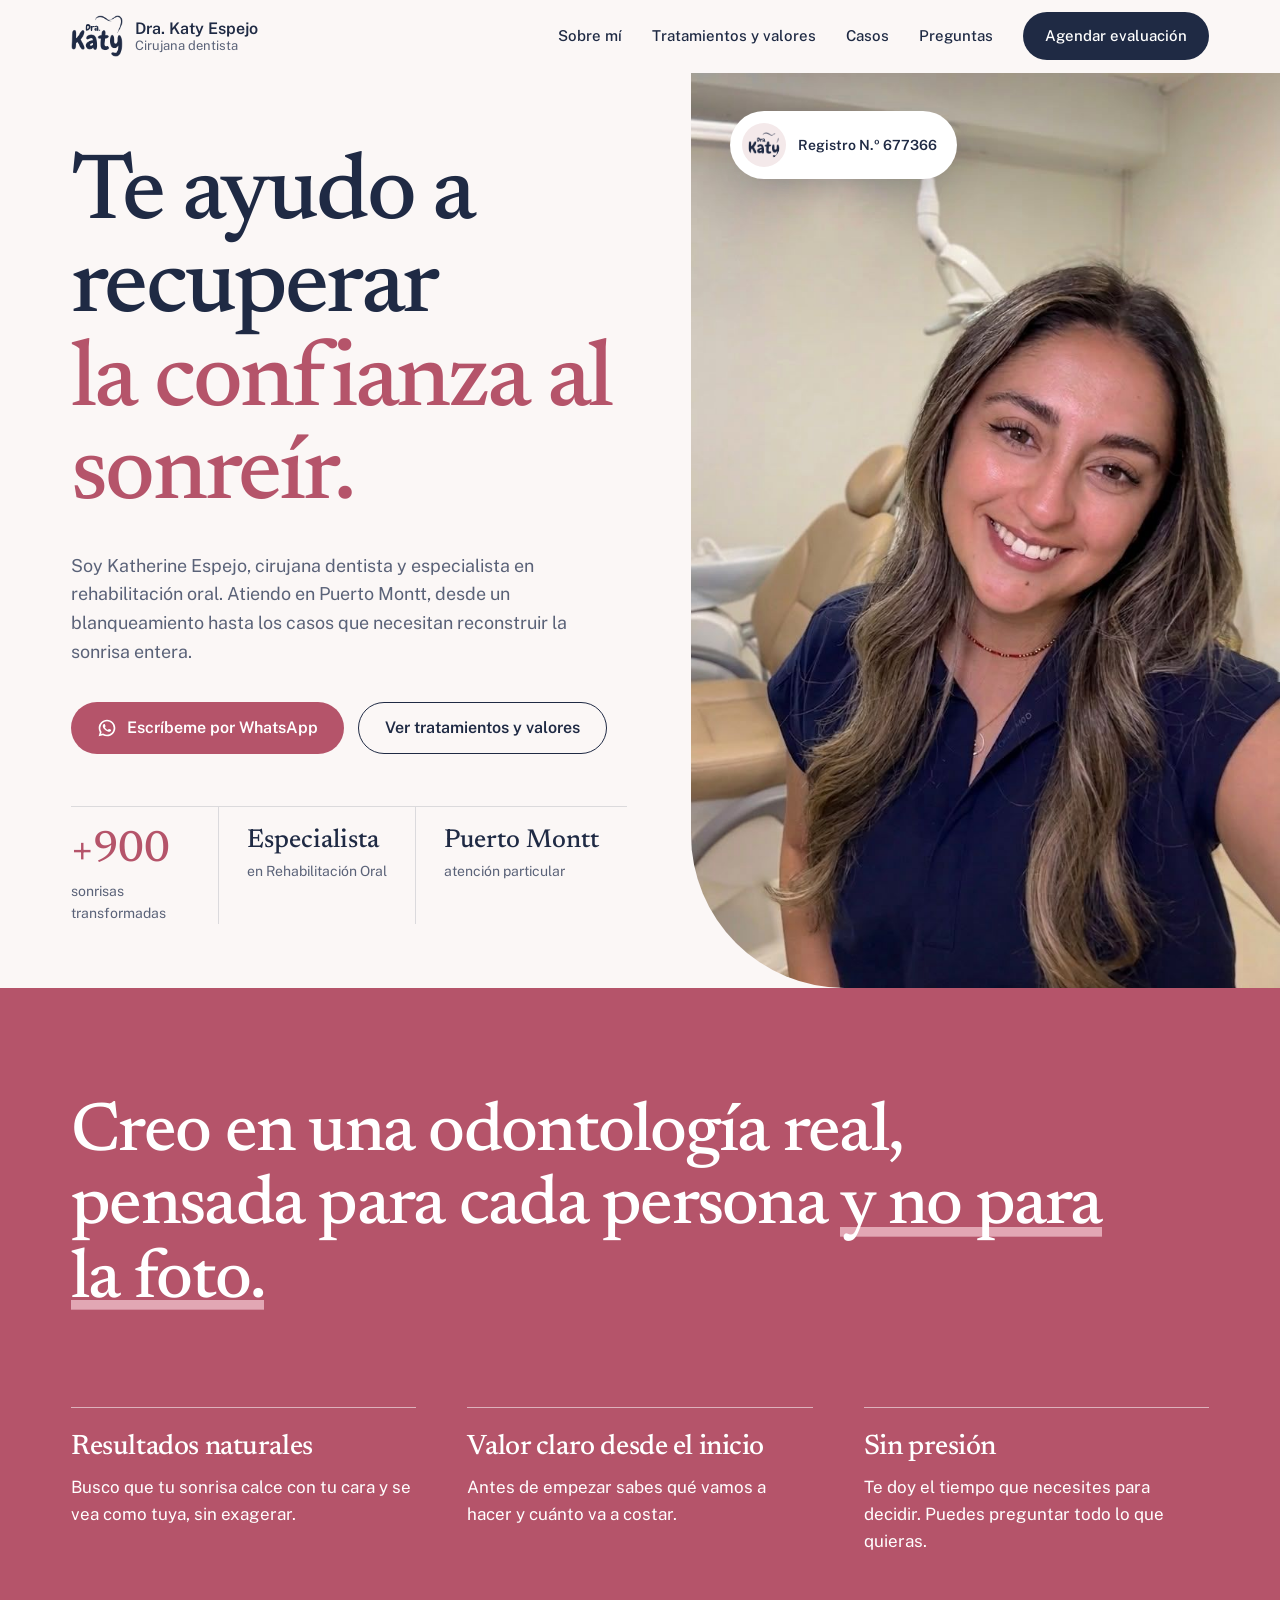
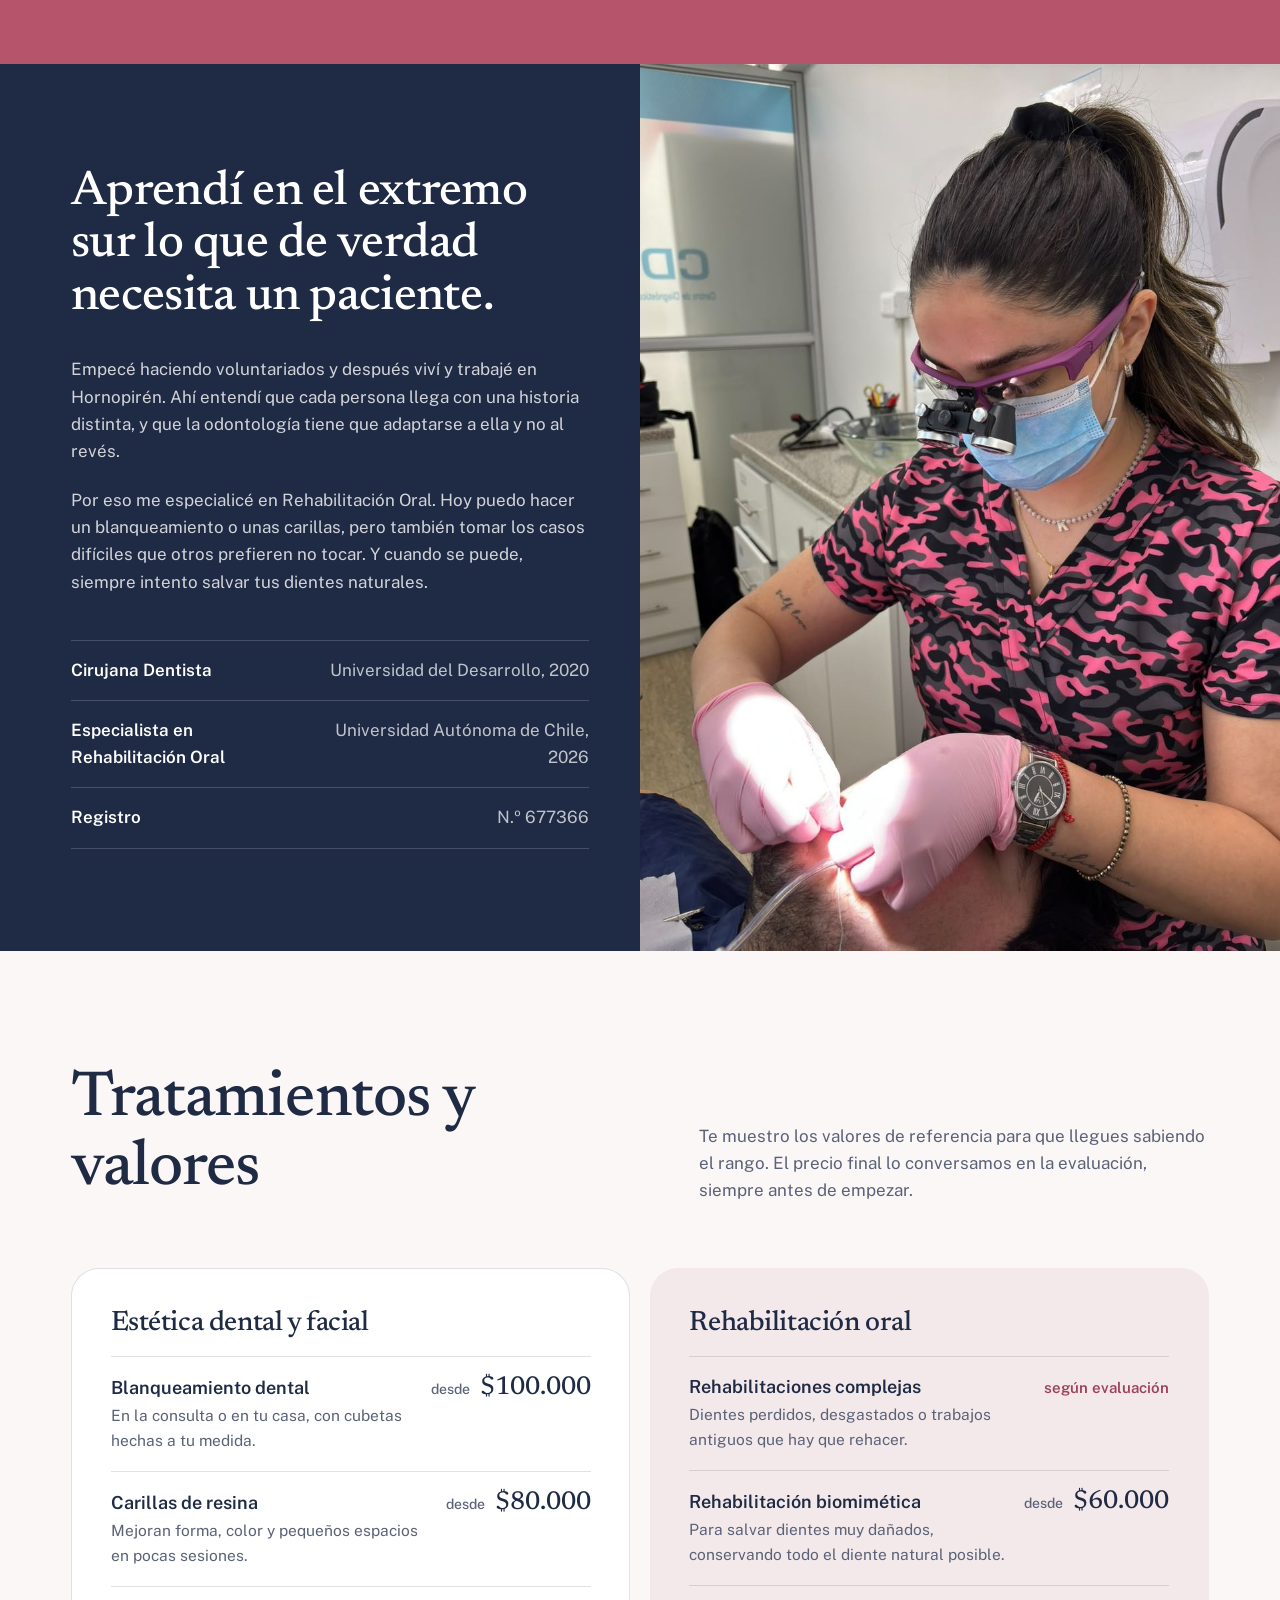
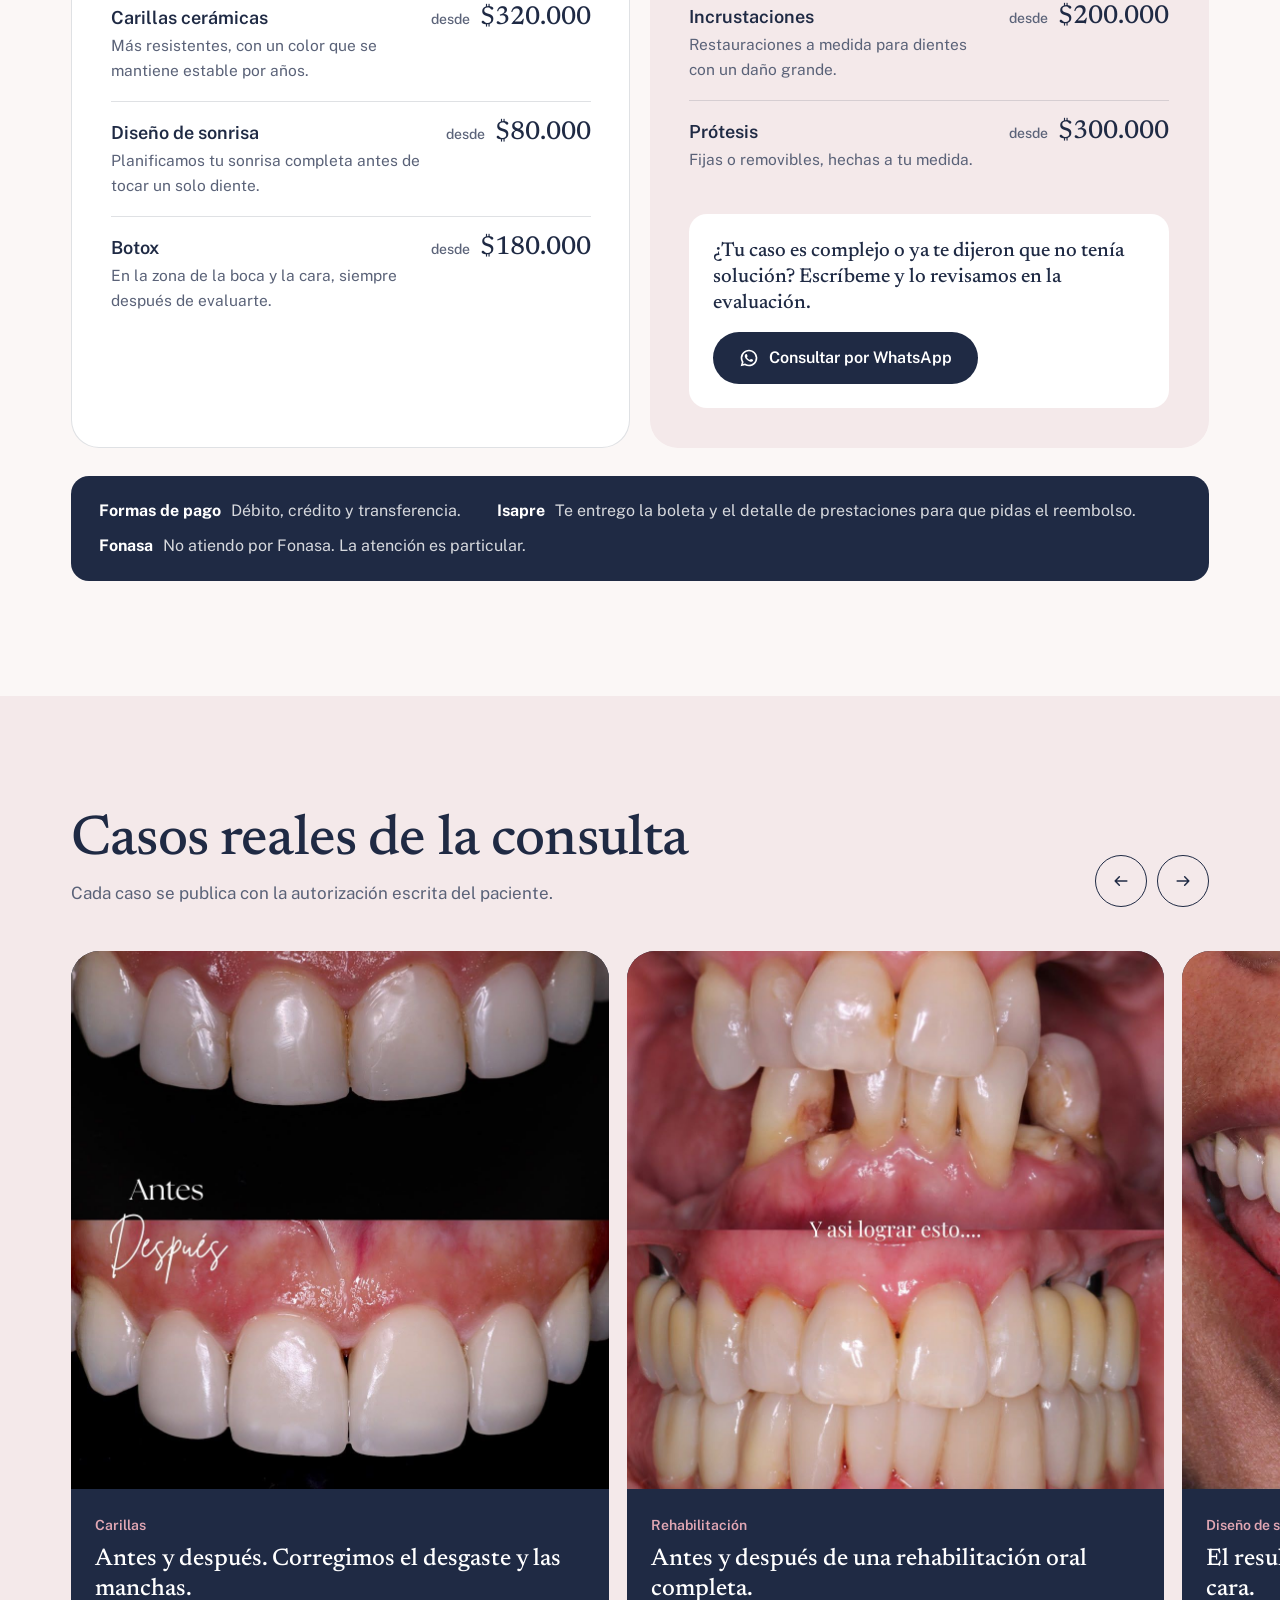
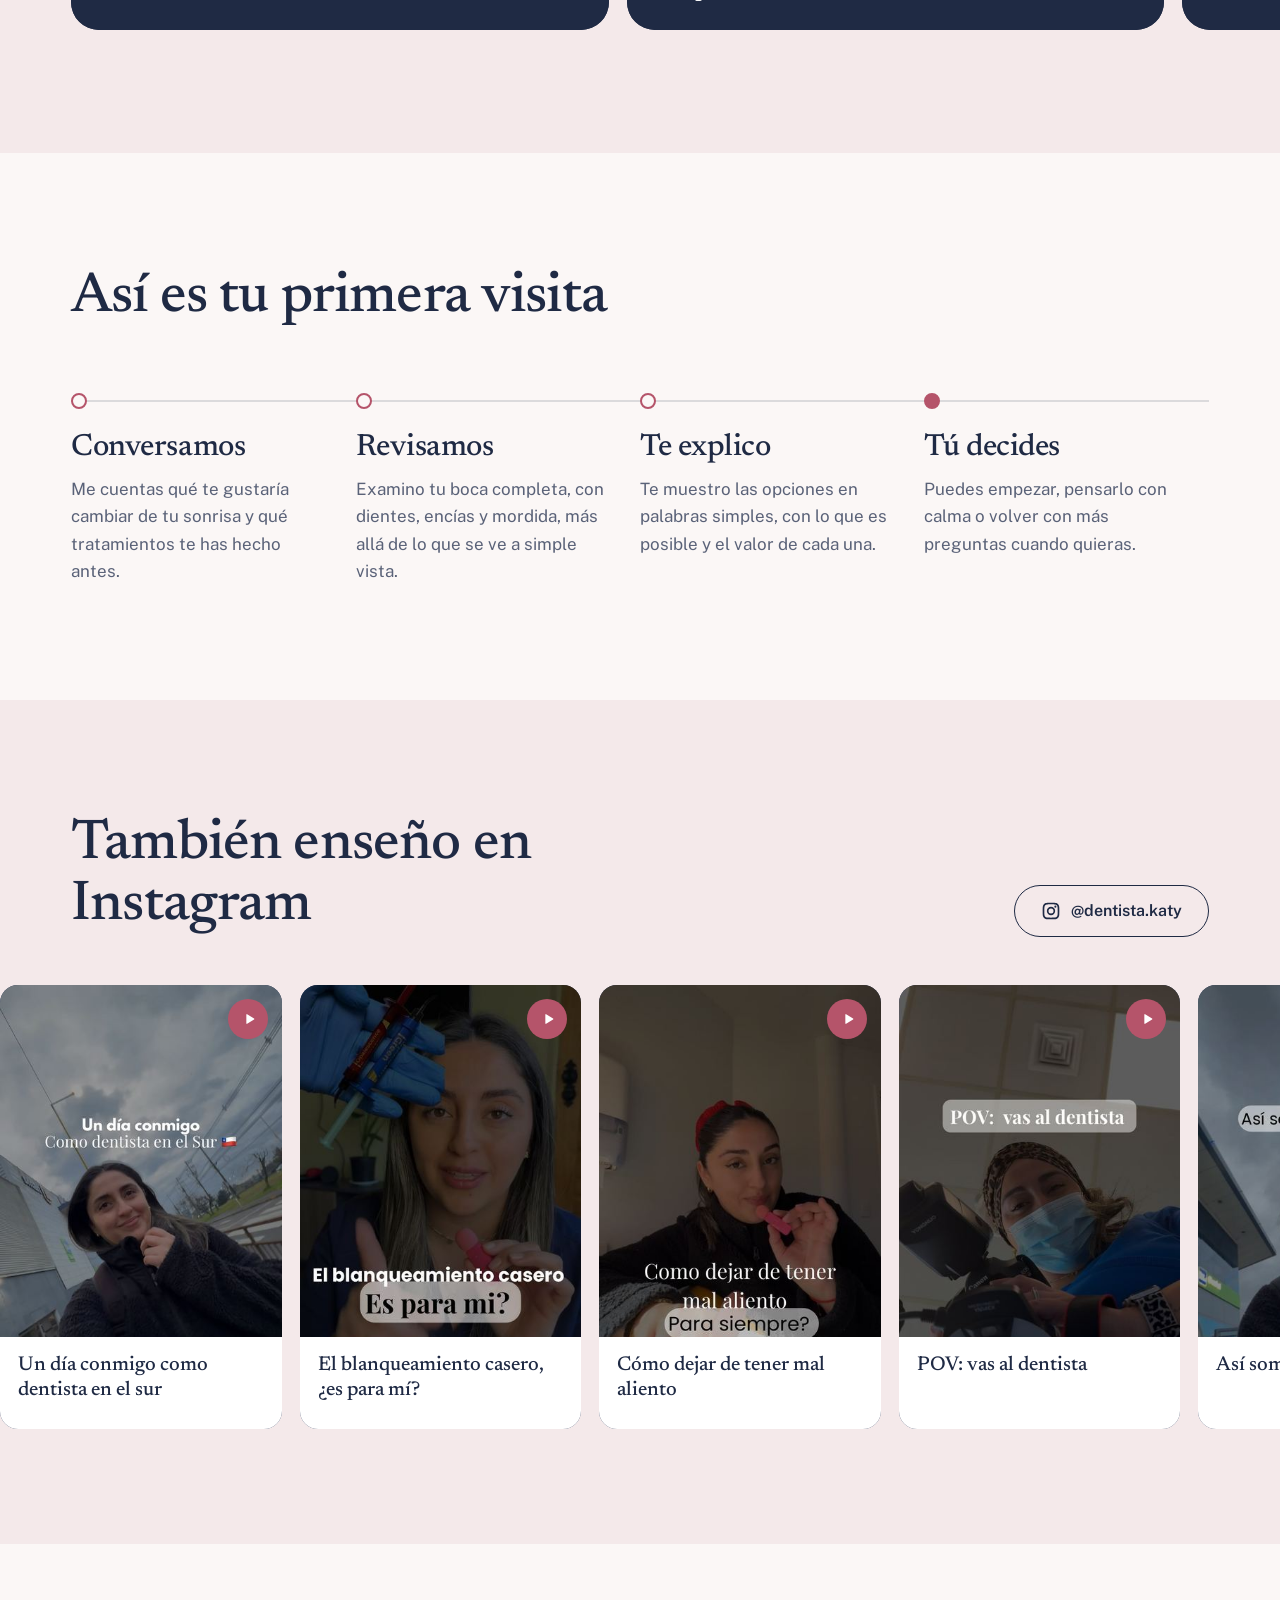
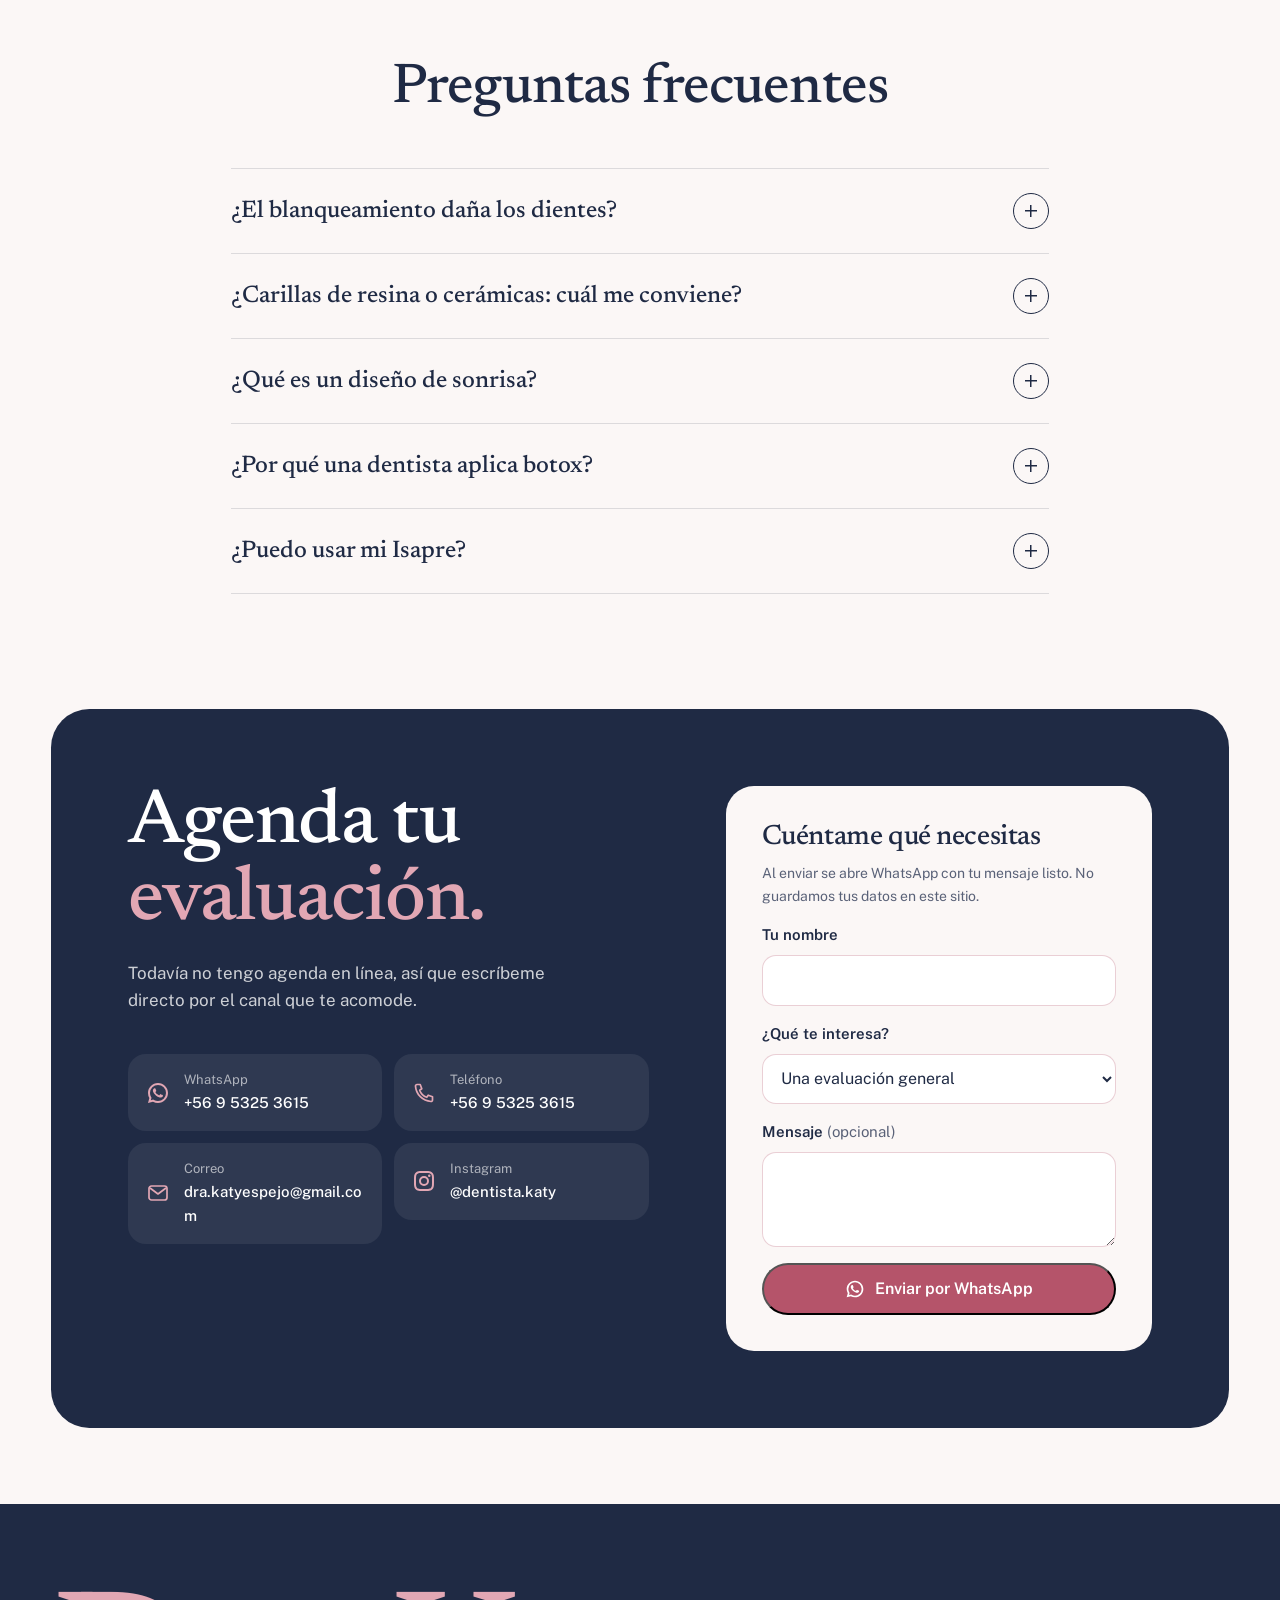
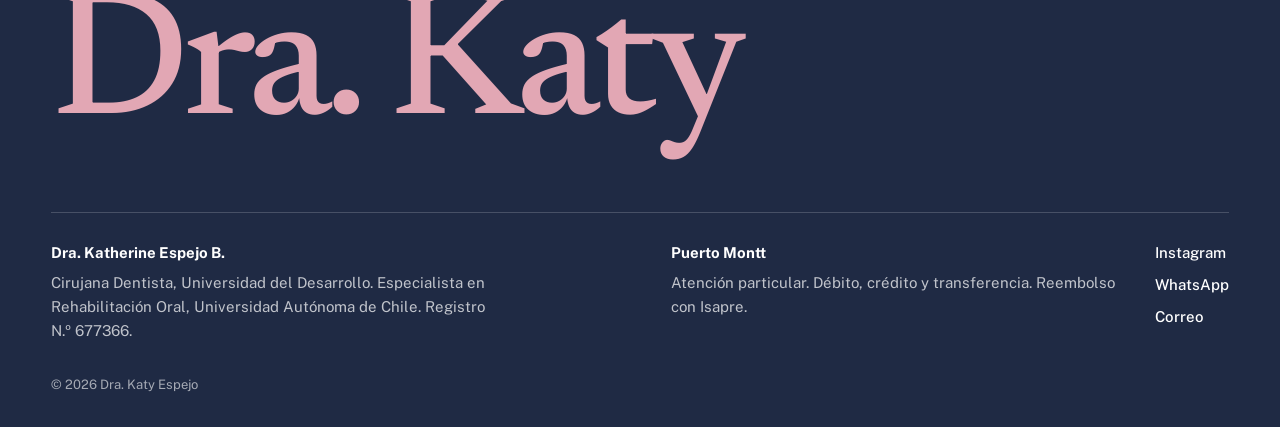
==== commit 1dd81f9b: "Sitio nuevo: rondas 3 y 4 de cook (casos, reels, celular, textos) Co-Authored-By: Claude Opus 5.5 <n" ====
--- a/nuevo/index.html
+++ b/nuevo/index.html
@@ -61,7 +61,7 @@
         <a class="btn btn--line" href="#tratamientos">Ver tratamientos y valores</a>
       </div>
       <ul class="hero__facts">
-        <li><strong>+900</strong><span>sonrisas transformadas</span></li>
+        <li class="fact--big"><strong>+900</strong><span>sonrisas transformadas</span></li>
         <li><strong>Especialista</strong><span>en Rehabilitación Oral</span></li>
         <li><strong>Puerto Montt</strong><span>atención particular</span></li>
       </ul>
@@ -81,11 +81,11 @@
     <ul class="promises">
       <li>
         <h3>Resultados naturales</h3>
-        <p>Tu sonrisa tiene que calzar con tu cara. Nada exagerado, nada que se note hecho.</p>
+        <p>Busco que tu sonrisa calce con tu cara y se vea como tuya, sin exagerar.</p>
       </li>
       <li>
         <h3>Valor claro desde el inicio</h3>
-        <p>Antes de empezar sabes qué vamos a hacer y cuánto cuesta. Sin sorpresas a mitad de camino.</p>
+        <p>Antes de empezar sabes qué vamos a hacer y cuánto va a costar.</p>
       </li>
       <li>
         <h3>Sin presión</h3>
@@ -108,7 +108,6 @@
     </div>
     <div class="about__photos reveal">
       <img class="about__main" src="../img/katy-atendiendo.jpg" alt="La Dra. Katy atendiendo a un paciente con lupas de aumento" width="1000" height="1333" loading="lazy">
-      <img class="about__detail" src="../img/katy-detalle.jpg" alt="Detalle de la doctora trabajando con lupas" width="1000" height="1333" loading="lazy">
     </div>
   </section>
 
@@ -138,6 +137,10 @@
           <li><div><h4>Incrustaciones</h4><p>Restauraciones a medida para dientes con un daño grande.</p></div><span class="price"><small>desde</small> $200.000</span></li>
           <li><div><h4>Prótesis</h4><p>Fijas o removibles, hechas a tu medida.</p></div><span class="price"><small>desde</small> $300.000</span></li>
         </ul>
+        <div class="treat__cta">
+          <p>¿Tu caso es complejo o ya te dijeron que no tenía solución? Escríbeme y lo revisamos en la evaluación.</p>
+          <a class="btn btn--navy" href="https://wa.me/56953253615?text=Hola%20Dra.%20Katy%2C%20quiero%20consultar%20por%20una%20rehabilitaci%C3%B3n" target="_blank" rel="noopener"><svg class="ico"><use href="#i-wa"/></svg> Consultar por WhatsApp</a>
+        </div>
       </div>
     </div>
 
@@ -173,9 +176,9 @@
     <h2 id="v-title" class="reveal">Así es tu primera visita</h2>
     <ol class="steps reveal">
       <li><h3>Conversamos</h3><p>Me cuentas qué te gustaría cambiar de tu sonrisa y qué tratamientos te has hecho antes.</p></li>
-      <li><h3>Revisamos</h3><p>Examino tu boca completa: dientes, encías y mordida. No solo lo que se ve.</p></li>
+      <li><h3>Revisamos</h3><p>Examino tu boca completa, con dientes, encías y mordida, más allá de lo que se ve a simple vista.</p></li>
       <li><h3>Te explico</h3><p>Te muestro las opciones en palabras simples, con lo que es posible y el valor de cada una.</p></li>
-      <li><h3>Tú decides</h3><p>Puedes empezar, pensarlo con calma o volver con más preguntas. Sin apuro.</p></li>
+      <li><h3>Tú decides</h3><p>Puedes empezar, pensarlo con calma o volver con más preguntas cuando quieras.</p></li>
     </ol>
   </section>
 
--- a/nuevo/styles.css
+++ b/nuevo/styles.css
@@ -88,7 +88,7 @@
   min-height: min(calc(100svh - 77px), 900px);
 }
 .hero__copy { padding: clamp(40px, 6vw, 88px) clamp(32px, 5vw, 80px) clamp(40px, 5vw, 72px) var(--side); align-self: center; }
-.hero__title { font-size: clamp(48px, 6.6vw, 100px); line-height: 1.0; letter-spacing: -.03em; }
+.hero__title { font-size: clamp(50px, 7.3vw, 112px); line-height: 1.0; letter-spacing: -.03em; }
 .hero__title em { display: block; color: var(--rose); font-style: normal; }
 .hero__lead { margin-top: 28px; max-width: 34em; font-size: clamp(17px, 1.4vw, 19px); color: var(--muted); }
 .hero__actions { margin-top: 36px; display: flex; flex-wrap: wrap; gap: 14px; }
@@ -97,6 +97,7 @@
 .hero__facts li:last-child { border-right: 0; margin-right: 0; }
 .hero__facts strong { font: 500 26px/1.1 var(--serif); white-space: nowrap; }
 .hero__facts span { font-size: 14px; color: var(--muted); margin-top: 4px; }
+.hero__facts .fact--big strong { font-size: 44px; color: var(--rose); letter-spacing: -.02em; }
 
 .hero__photo { position: relative; margin: 0; min-height: 520px; }
 .hero__photo > img {
@@ -104,7 +105,7 @@
   border-radius: 0 0 0 clamp(80px, 12vw, 220px);
 }
 .hero__badge {
-  position: absolute; left: clamp(28px, 4vw, 56px); bottom: clamp(28px, 4vw, 48px);
+  position: absolute; left: clamp(20px, 3vw, 40px); top: clamp(20px, 3vw, 40px);
   display: flex; align-items: center; gap: 12px; padding: 12px 20px 12px 12px;
   background: #fff; border-radius: 999px; box-shadow: 0 18px 40px -18px rgba(31, 42, 68, .35);
   font-size: 14px; font-weight: 600;
@@ -112,13 +113,13 @@
 .hero__badge img { width: 44px; height: 44px; object-fit: contain; background: var(--blush); border-radius: 50%; padding: 6px; }
 
 /* Manifiesto */
-.manifesto { background: var(--rose); color: #fff; padding: clamp(80px, 11vw, 170px) max(var(--gut), calc((100vw - var(--wrap)) / 2 + var(--gut))); }
+.manifesto { background: var(--rose); color: #fff; padding: clamp(72px, 8.5vw, 128px) max(var(--gut), calc((100vw - var(--wrap)) / 2 + var(--gut))); }
 .manifesto__text { font-size: clamp(36px, 5.4vw, 78px); line-height: 1.06; letter-spacing: -.025em; max-width: 15em; }
-.manifesto__text span { color: var(--navy); }
+.manifesto__text span { color: #fff; background: linear-gradient(var(--rose-soft), var(--rose-soft)) 0 92% / 100% .14em no-repeat; -webkit-box-decoration-break: clone; box-decoration-break: clone; }
 .promises { margin-top: clamp(56px, 7vw, 96px); display: grid; grid-template-columns: repeat(3, 1fr); gap: clamp(24px, 4vw, 56px); }
 .promises li { border-top: 1.5px solid rgba(255, 255, 255, .55); padding-top: 24px; }
 .promises h3 { font-size: clamp(24px, 2.2vw, 30px); }
-.promises p { margin-top: 12px; color: rgba(255, 255, 255, .92); }
+.promises p { margin-top: 12px; color: #fff; font-size: 17px; }
 
 /* Sobre mí */
 .about {
@@ -150,10 +151,15 @@
 .treat__grid { margin-top: clamp(40px, 5vw, 64px); display: grid; grid-template-columns: 1fr 1fr; gap: 20px; align-items: stretch; }
 .treat__group { background: #fff; border-radius: var(--r-lg); padding: clamp(28px, 3vw, 44px); border: 1px solid var(--line); }
 .treat__group h3 { font-size: 28px; padding-bottom: 18px; }
-.treat__group--dark { background: var(--blush); border-color: transparent; }
+.treat__group--dark { background: var(--blush); border-color: transparent; display: flex; flex-direction: column; }
+.treat__cta { margin-top: auto; padding: 24px; border-radius: var(--r-md); background: #fff; display: grid; gap: 16px; }
+.treat__cta p { font: 500 20px/1.3 var(--serif); }
+.treat__group--dark .tlist { margin-bottom: 24px; }
+.btn--navy { background: var(--navy); color: #fff; justify-self: start; }
+.btn--navy:hover { background: var(--rose); }
 .tlist li { display: flex; justify-content: space-between; align-items: baseline; gap: 20px; padding: 18px 0; border-top: 1px solid var(--line); }
 .tlist h4 { font: 600 18px/1.3 var(--sans); letter-spacing: 0; }
-.tlist p { font-size: 16px; color: var(--muted); margin-top: 4px; }
+.tlist p { font-size: 15.5px; color: var(--muted); margin-top: 4px; }
 .price { flex: none; font: 500 26px/1 var(--serif); color: var(--navy); white-space: nowrap; }
 .price small { font: 500 14px/1 var(--sans); color: var(--muted); margin-right: 4px; }
 .price--eval { font: 600 15px/1.2 var(--sans); color: var(--rose-deep); }
@@ -174,12 +180,12 @@
   scroll-padding-left: max(var(--gut), calc((100vw - var(--wrap)) / 2 + var(--gut)));
 }
 .cases__track::-webkit-scrollbar { display: none; }
-.case { position: relative; flex: 0 0 clamp(280px, 31vw, 430px); aspect-ratio: 4 / 5; border-radius: var(--r-lg); overflow: hidden; scroll-snap-align: start; background: var(--navy); }
-.case img { width: 100%; height: 100%; object-fit: cover; transition: transform .8s cubic-bezier(.2, .7, .2, 1); }
+.case { position: relative; flex: 0 0 clamp(290px, 42vw, 600px); border-radius: var(--r-lg); overflow: hidden; scroll-snap-align: start; background: var(--navy); display: flex; flex-direction: column; }
+.case img { width: 100%; aspect-ratio: 1; object-fit: cover; transition: transform .8s cubic-bezier(.2, .7, .2, 1); }
 .case:hover img { transform: scale(1.04); }
-.case__txt { position: absolute; inset: auto 0 0; padding: 48px 24px 24px; color: #fff; background: linear-gradient(to top, rgba(20, 26, 44, .78) 0, rgba(20, 26, 44, .5) 55%, rgba(20, 26, 44, 0)); }
-.case__txt span { display: inline-block; font-size: 13px; font-weight: 600; padding: 5px 12px; border-radius: 999px; background: rgba(255, 255, 255, .18); backdrop-filter: blur(6px); }
-.case__txt p { margin-top: 10px; font: 500 22px/1.25 var(--serif); }
+.case__txt { flex: 1; padding: 22px 24px 26px; color: #fff; background: var(--navy); }
+.case__txt span { display: inline-block; font-size: 14px; font-weight: 600; color: var(--rose-soft); }
+.case__txt p { margin-top: 6px; font: 500 24px/1.25 var(--serif); }
 
 /* Primera visita */
 .visit { max-width: var(--wrap); margin: 0 auto; padding: clamp(72px, 9vw, 130px) var(--gut); }
@@ -193,22 +199,19 @@
 .steps p { margin-top: 12px; color: var(--muted); font-size: 17px; }
 
 /* Reels */
-.reels { padding: clamp(72px, 9vw, 120px) 0; background: var(--navy); color: #fff; overflow: hidden; }
+.reels { padding: clamp(72px, 9vw, 120px) 0; background: var(--blush); color: var(--navy); overflow: hidden; }
 .reels__head { max-width: var(--wrap); margin: 0 auto; padding: 0 var(--gut); display: flex; justify-content: space-between; align-items: end; gap: 24px; flex-wrap: wrap; }
 .reels__head h2 { font-size: clamp(36px, 4.4vw, 60px); max-width: 10em; }
-.reels .btn--line { border-color: rgba(255, 255, 255, .6); color: #fff; }
-.reels .btn--line:hover { background: #fff; color: var(--navy); }
 .reels__viewport { margin-top: 48px; }
 .reels__track { display: flex; gap: 18px; width: max-content; animation: drift 60s linear infinite; }
 .reels__viewport:hover .reels__track, .reels__viewport:focus-within .reels__track { animation-play-state: paused; }
-.reels__track li { width: clamp(200px, 19vw, 250px); }
-.reels__track a { position: relative; display: block; aspect-ratio: 9 / 16; border-radius: var(--r-md); overflow: hidden; text-decoration: none; background: var(--navy-2); }
-.reels__track img { width: 100%; height: 100%; object-fit: cover; transition: transform .6s; }
+.reels__track li { width: clamp(230px, 22vw, 300px); }
+.reels__track a { position: relative; display: flex; flex-direction: column; border-radius: var(--r-md); overflow: hidden; text-decoration: none; background: var(--navy-2); }
+.reels__track img { width: 100%; aspect-ratio: 4 / 5; object-fit: cover; object-position: 50% 30%; transition: transform .6s; }
 .reels__track a:hover img { transform: scale(1.05); }
-.reels__track a::after { content: ""; position: absolute; inset: 0; background: linear-gradient(to top, rgba(20, 26, 44, .85) 0, rgba(20, 26, 44, 0) 55%); }
-.reel__play { position: absolute; z-index: 1; top: 14px; right: 14px; width: 40px; height: 40px; border-radius: 50%; background: rgba(255, 255, 255, .9); color: var(--navy); display: grid; place-items: center; }
+.reel__play { position: absolute; z-index: 1; top: 14px; right: 14px; width: 40px; height: 40px; border-radius: 50%; background: var(--rose); color: #fff; display: grid; place-items: center; }
 .reel__play .ico { width: 16px; height: 16px; margin-left: 2px; }
-.reel__t { position: absolute; z-index: 1; left: 16px; right: 16px; bottom: 16px; font: 500 19px/1.25 var(--serif); }
+.reel__t { display: block; min-height: 92px; padding: 16px 18px 20px; background: #fff; color: var(--navy); font: 500 20px/1.25 var(--serif); }
 @keyframes drift { to { transform: translateX(calc(-50% - 9px)); } }
 
 /* Preguntas */
@@ -218,6 +221,7 @@
 .faq details { border-bottom: 1px solid var(--line); }
 .faq summary { list-style: none; cursor: pointer; display: flex; justify-content: space-between; align-items: center; gap: 20px; padding: 24px 0; font: 500 clamp(20px, 2vw, 24px)/1.3 var(--serif); }
 .faq summary::-webkit-details-marker { display: none; }
+.faq summary:hover, .faq details[open] summary { color: var(--rose-deep); }
 .faq summary::after { content: ""; flex: none; width: 36px; height: 36px; border-radius: 50%; border: 1.5px solid var(--navy); background:
   linear-gradient(var(--navy), var(--navy)) center / 12px 1.5px no-repeat,
   linear-gradient(var(--navy), var(--navy)) center / 1.5px 12px no-repeat; transition: transform .3s, background-color .3s; }
@@ -245,25 +249,25 @@
 .form { background: var(--paper); color: var(--ink); border-radius: var(--r-lg); padding: clamp(24px, 3vw, 36px); display: grid; gap: 16px; }
 .form h3 { font-size: 28px; }
 .form__note { font-size: 14px; color: var(--muted); margin-top: -6px; }
-.form label { display: grid; gap: 6px; font-size: 14px; font-weight: 600; }
+.form label { display: grid; gap: 8px; font-size: 15px; font-weight: 600; }
 .form .opt { font-weight: 400; color: var(--muted); }
 .form input, .form select, .form textarea {
   font: 400 16px/1.4 var(--sans); color: var(--ink); background: #fff;
-  border: 1.5px solid var(--line); border-radius: 14px; padding: 13px 14px; min-height: 50px; width: 100%;
+  border: 1.5px solid rgba(181, 84, 106, .28); border-radius: 14px; padding: 13px 14px; min-height: 50px; width: 100%;
 }
 .form textarea { resize: vertical; }
 .form input:focus, .form select:focus, .form textarea:focus { outline: none; border-color: var(--rose); box-shadow: 0 0 0 3px rgba(181, 84, 106, .18); }
 .form__err { color: var(--rose-deep); font-size: 14px; font-weight: 600; }
 
 /* Pie */
-.foot { background: var(--blush); padding: clamp(48px, 6vw, 80px) var(--gut) 32px; overflow: hidden; }
-.foot__big { max-width: var(--wrap); margin: 0 auto; font: 500 clamp(80px, 17vw, 250px)/.85 var(--serif); letter-spacing: -.04em; color: var(--navy); }
-.foot__row { max-width: var(--wrap); margin: clamp(32px, 4vw, 56px) auto 0; display: grid; grid-template-columns: 1.3fr 1fr auto; gap: 32px; padding-top: 28px; border-top: 1px solid var(--line); font-size: 15px; }
-.foot__row p { color: var(--muted); margin-top: 6px; max-width: 30em; }
+.foot { background: var(--navy); color: #fff; padding: clamp(48px, 6vw, 80px) var(--gut) 32px; overflow: hidden; }
+.foot__big { max-width: var(--wrap); margin: 0 auto; font: 500 clamp(72px, 14vw, 210px)/1 var(--serif); letter-spacing: -.04em; color: var(--rose-soft); }
+.foot__row { max-width: var(--wrap); margin: clamp(32px, 4vw, 56px) auto 0; display: grid; grid-template-columns: 1.3fr 1fr auto; gap: 32px; padding-top: 28px; border-top: 1px solid rgba(255, 255, 255, .18); font-size: 15px; }
+.foot__row p { color: rgba(255, 255, 255, .72); margin-top: 6px; max-width: 30em; }
 .foot__links { display: flex; flex-direction: column; gap: 8px; }
 .foot__links a { text-decoration: none; font-weight: 500; }
-.foot__links a:hover { color: var(--rose); }
-.foot__legal { max-width: var(--wrap); margin: 32px auto 0; font-size: 13px; color: var(--muted); }
+.foot__links a:hover { color: var(--rose-soft); }
+.foot__legal { max-width: var(--wrap); margin: 32px auto 0; font-size: 13px; color: rgba(255, 255, 255, .6); }
 
 /* Barra móvil */
 .dock { display: none; }
@@ -316,7 +320,7 @@
   .hero__copy { padding: 28px var(--gut) 36px; }
   .hero__photo { min-height: 0; aspect-ratio: 4 / 4.6; margin-left: var(--gut); }
   .hero__photo > img { border-radius: 0 0 0 96px; object-position: 50% 25%; }
-  .hero__badge { left: 16px; bottom: 16px; font-size: 13px; padding: 8px 14px 8px 8px; }
+  .hero__badge { left: 14px; top: 14px; font-size: 13px; padding: 8px 14px 8px 8px; }
   .hero__badge img { width: 36px; height: 36px; }
   .hero__title { font-size: clamp(44px, 12.4vw, 58px); }
   .hero__lead { margin-top: 20px; }
@@ -328,15 +332,28 @@
   .promises { grid-template-columns: 1fr; gap: 28px; }
   .treat__head { grid-template-columns: 1fr; }
   .treat__head p { justify-self: start; }
-  .tlist li { flex-direction: column; gap: 10px; }
+  .tlist li { flex-direction: column; gap: 8px; }
+  .treat__group { min-width: 0; }
+  .tlist li > div { min-width: 0; flex: 1; }
+  .treat__cta .btn { width: 100%; white-space: normal; text-align: center; }
+  .price { font-size: 22px; }
+  .case { flex-basis: 84vw; }
+  .reels__track li { width: 62vw; }
+  .hero__facts { grid-template-columns: 1fr 1fr; }
+  .hero__facts li { max-width: none; }
+  .hero__facts .fact--big { grid-column: 1 / -1; flex-direction: row !important; align-items: baseline !important; gap: 10px !important; border-right: 0 !important; border-bottom: 1px solid var(--line) !important; padding-bottom: 14px !important; margin-right: 0 !important; }
+  .hero__facts li { flex-direction: column; align-items: flex-start; gap: 2px; padding: 16px 10px 0 0; margin-right: 10px; border-bottom: 0; border-right: 1px solid var(--line); }
+  .hero__facts li:last-child { border-right: 0; margin-right: 0; }
+  .hero__facts strong { font-size: 19px; white-space: normal; }
+  .hero__facts .fact--big strong { font-size: 30px; }
+  .hero__facts span { font-size: 13px; }
+  .cases__head::after { content: "Desliza para ver más casos"; font-size: 14px; font-weight: 600; color: var(--rose-deep); }
   .treat__group { padding: 26px 22px; }
   .cases__nav { display: none; }
   .cases__head { grid-template-columns: 1fr; }
-  .case { flex-basis: 78vw; }
   .steps { grid-template-columns: 1fr; row-gap: 0; }
   .steps::before { display: block; left: 7px; right: auto; top: 0; bottom: 0; width: 1.5px; height: auto; }
   .steps li { padding: 0 0 32px 40px; }
-  .reels__track li { width: 44vw; }
   .faq h2 { text-align: left; }
   .faq details p { padding-right: 0; }
   .contact { margin-left: 12px; margin-right: 12px; padding: 36px 22px 22px; }
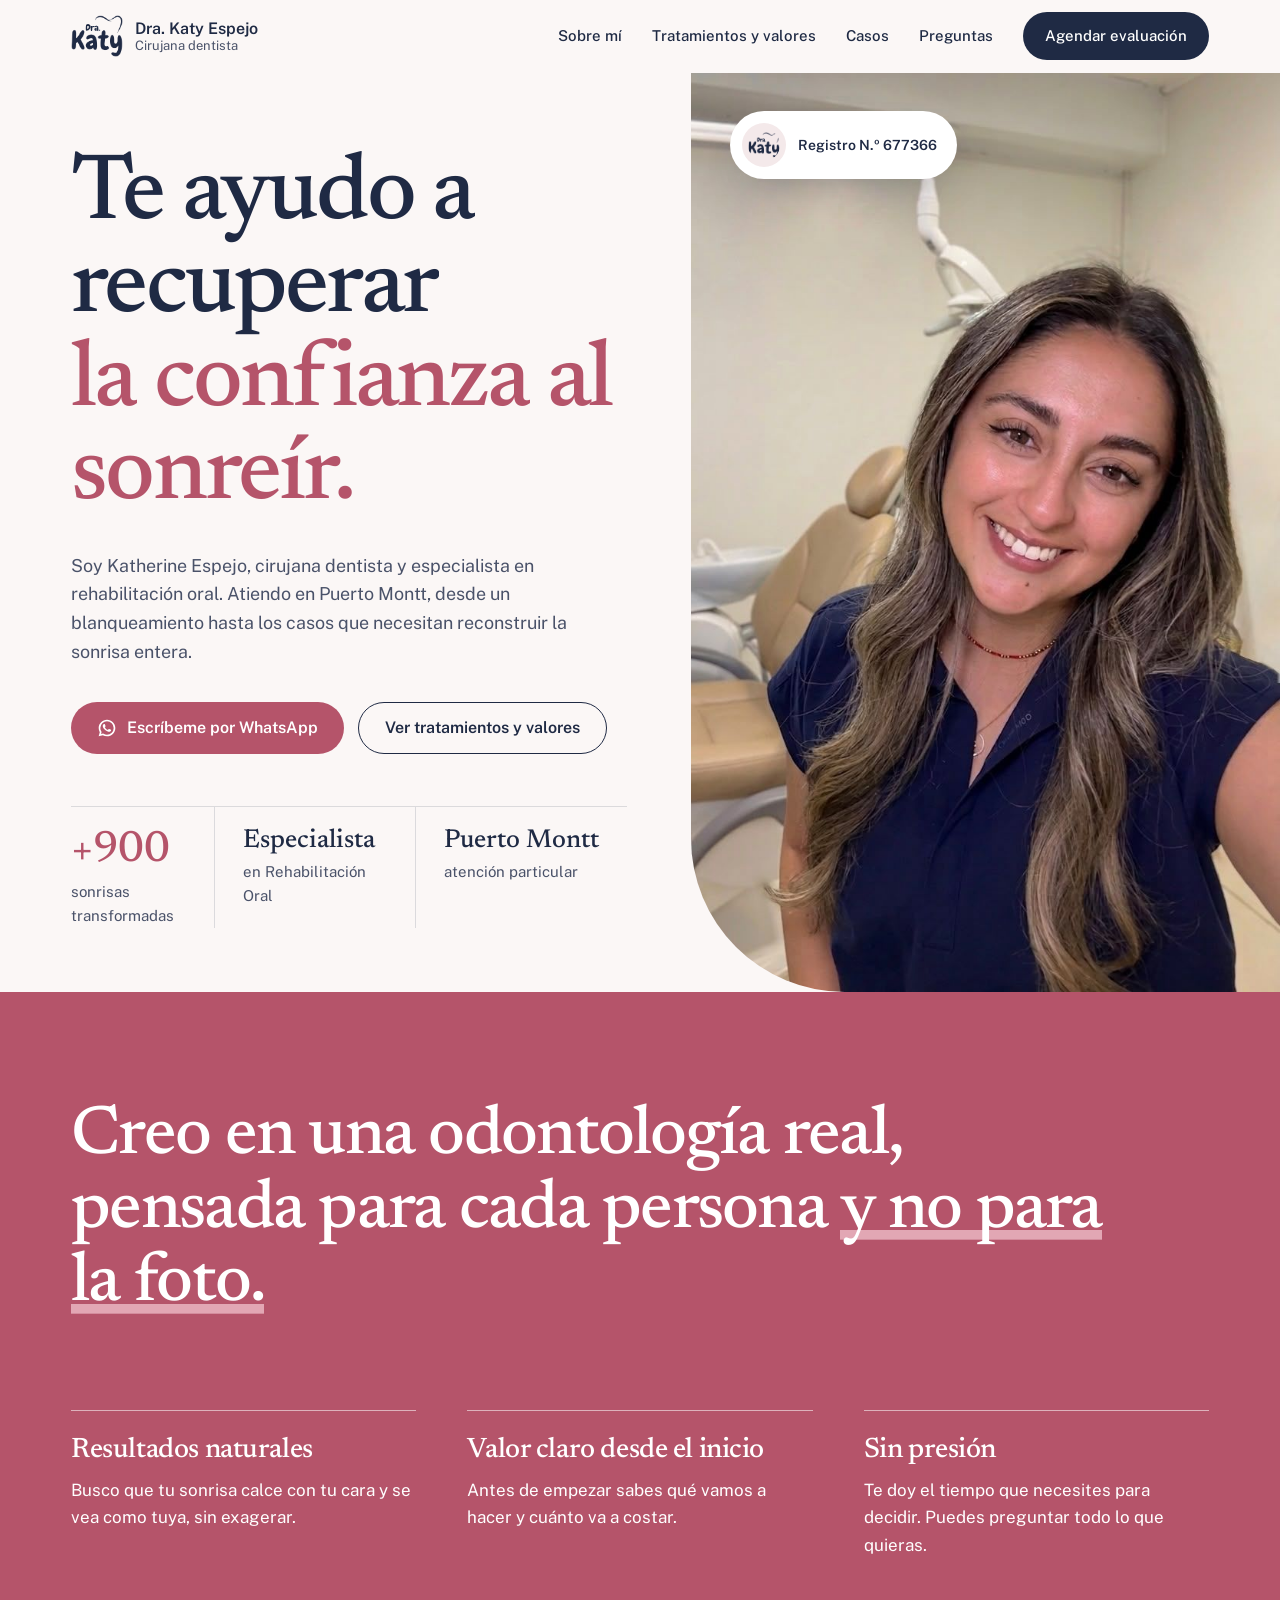
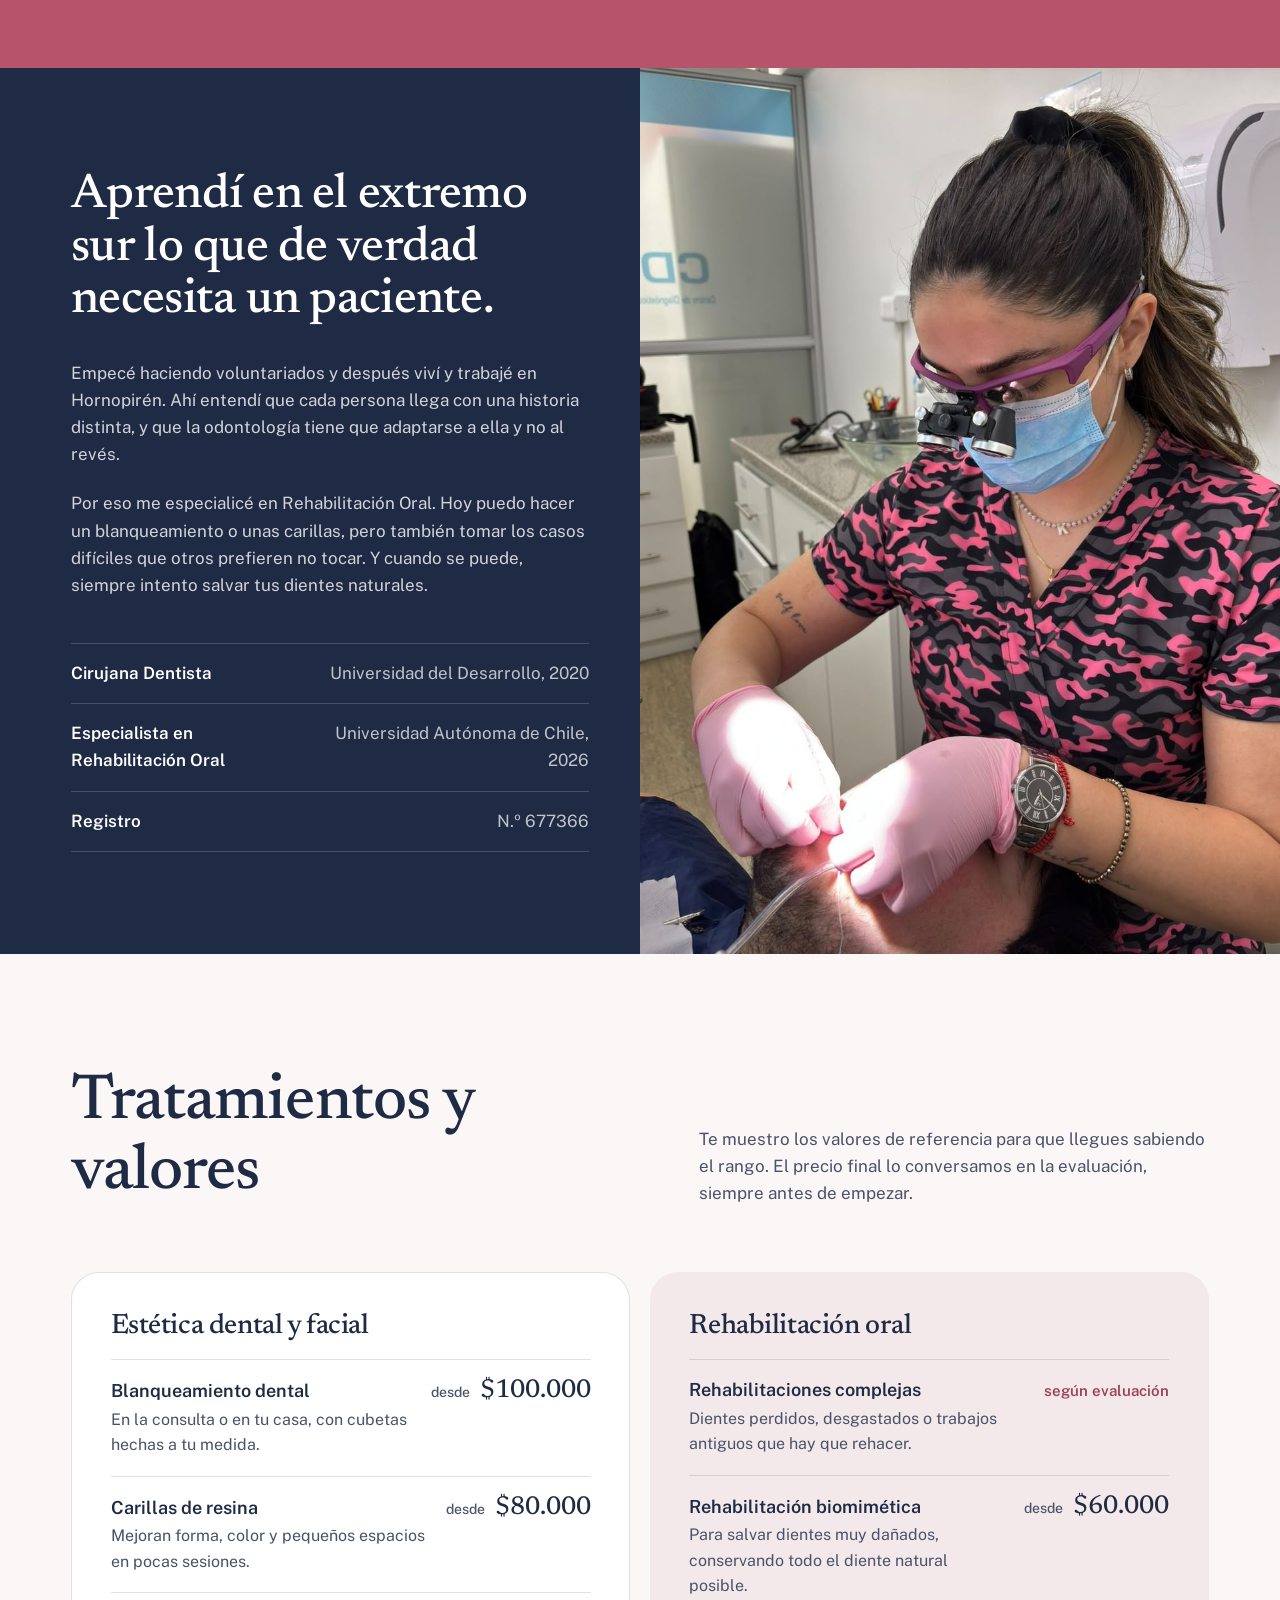
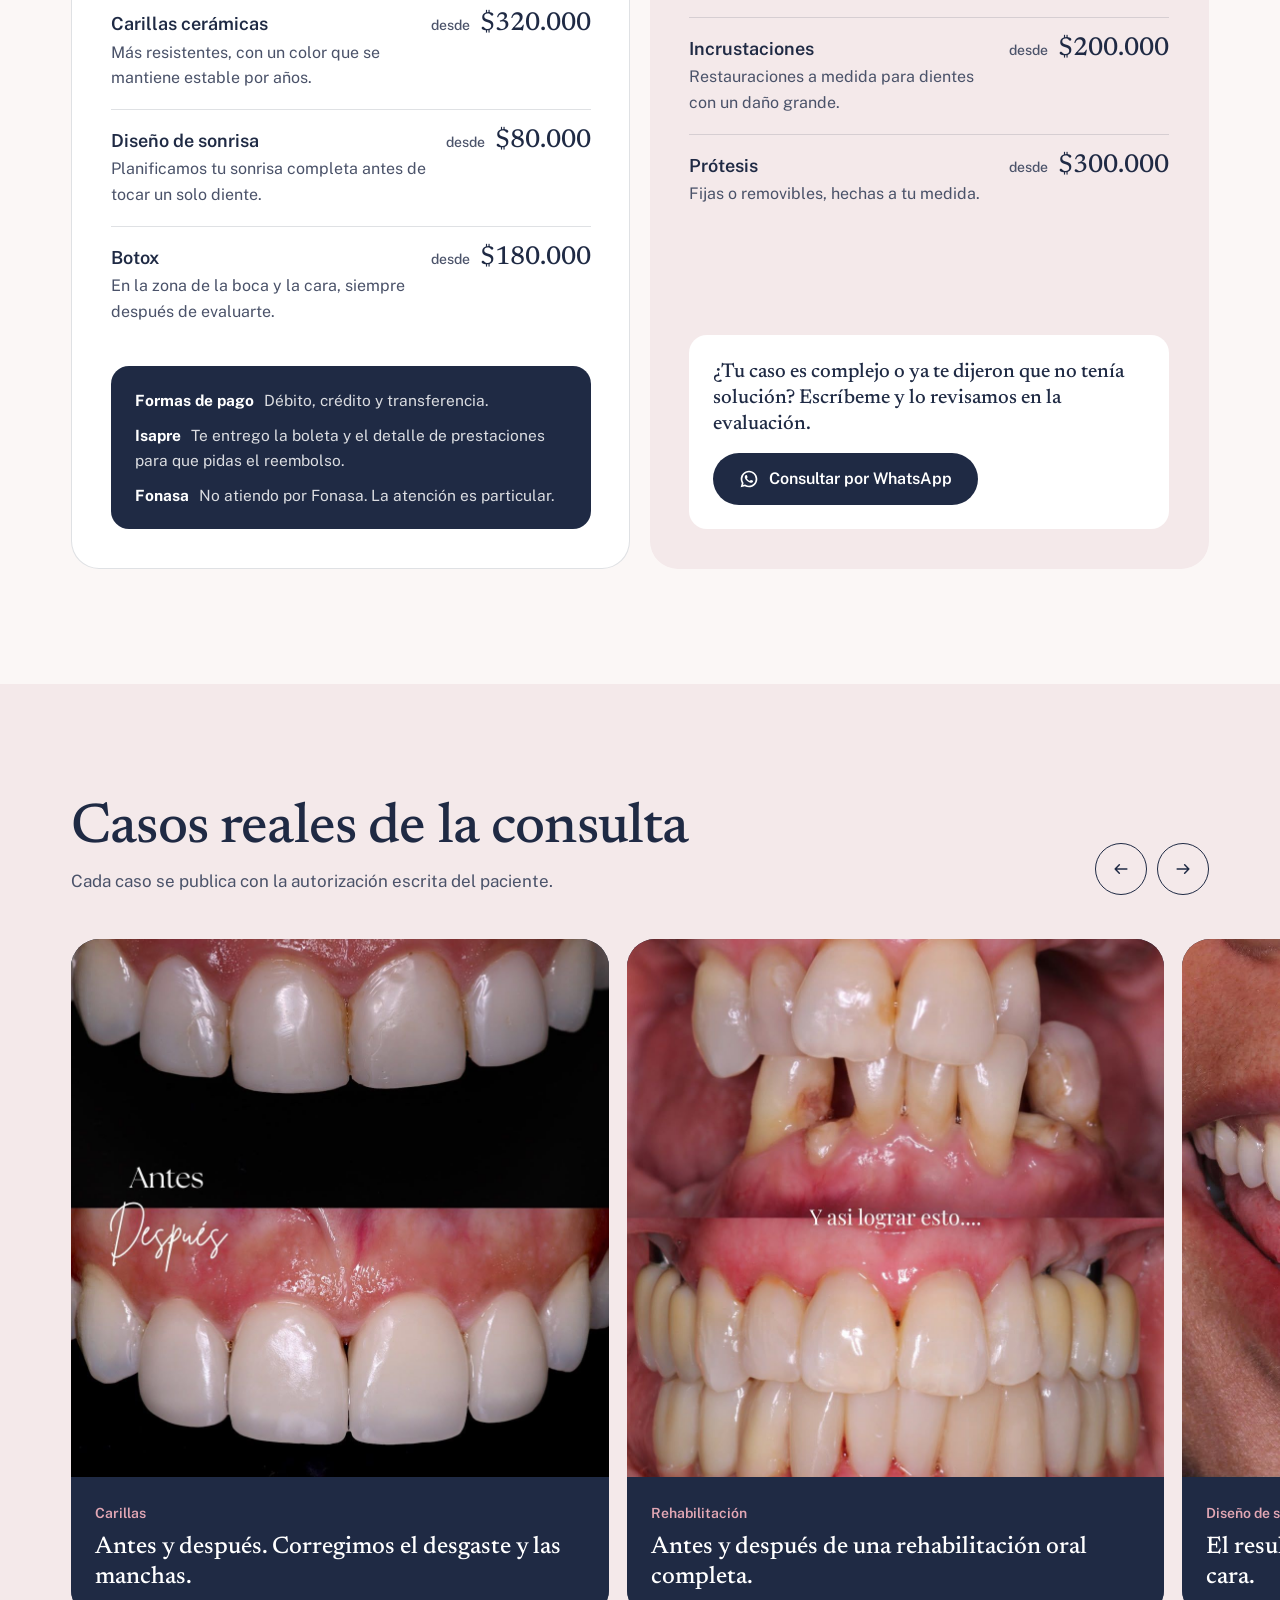
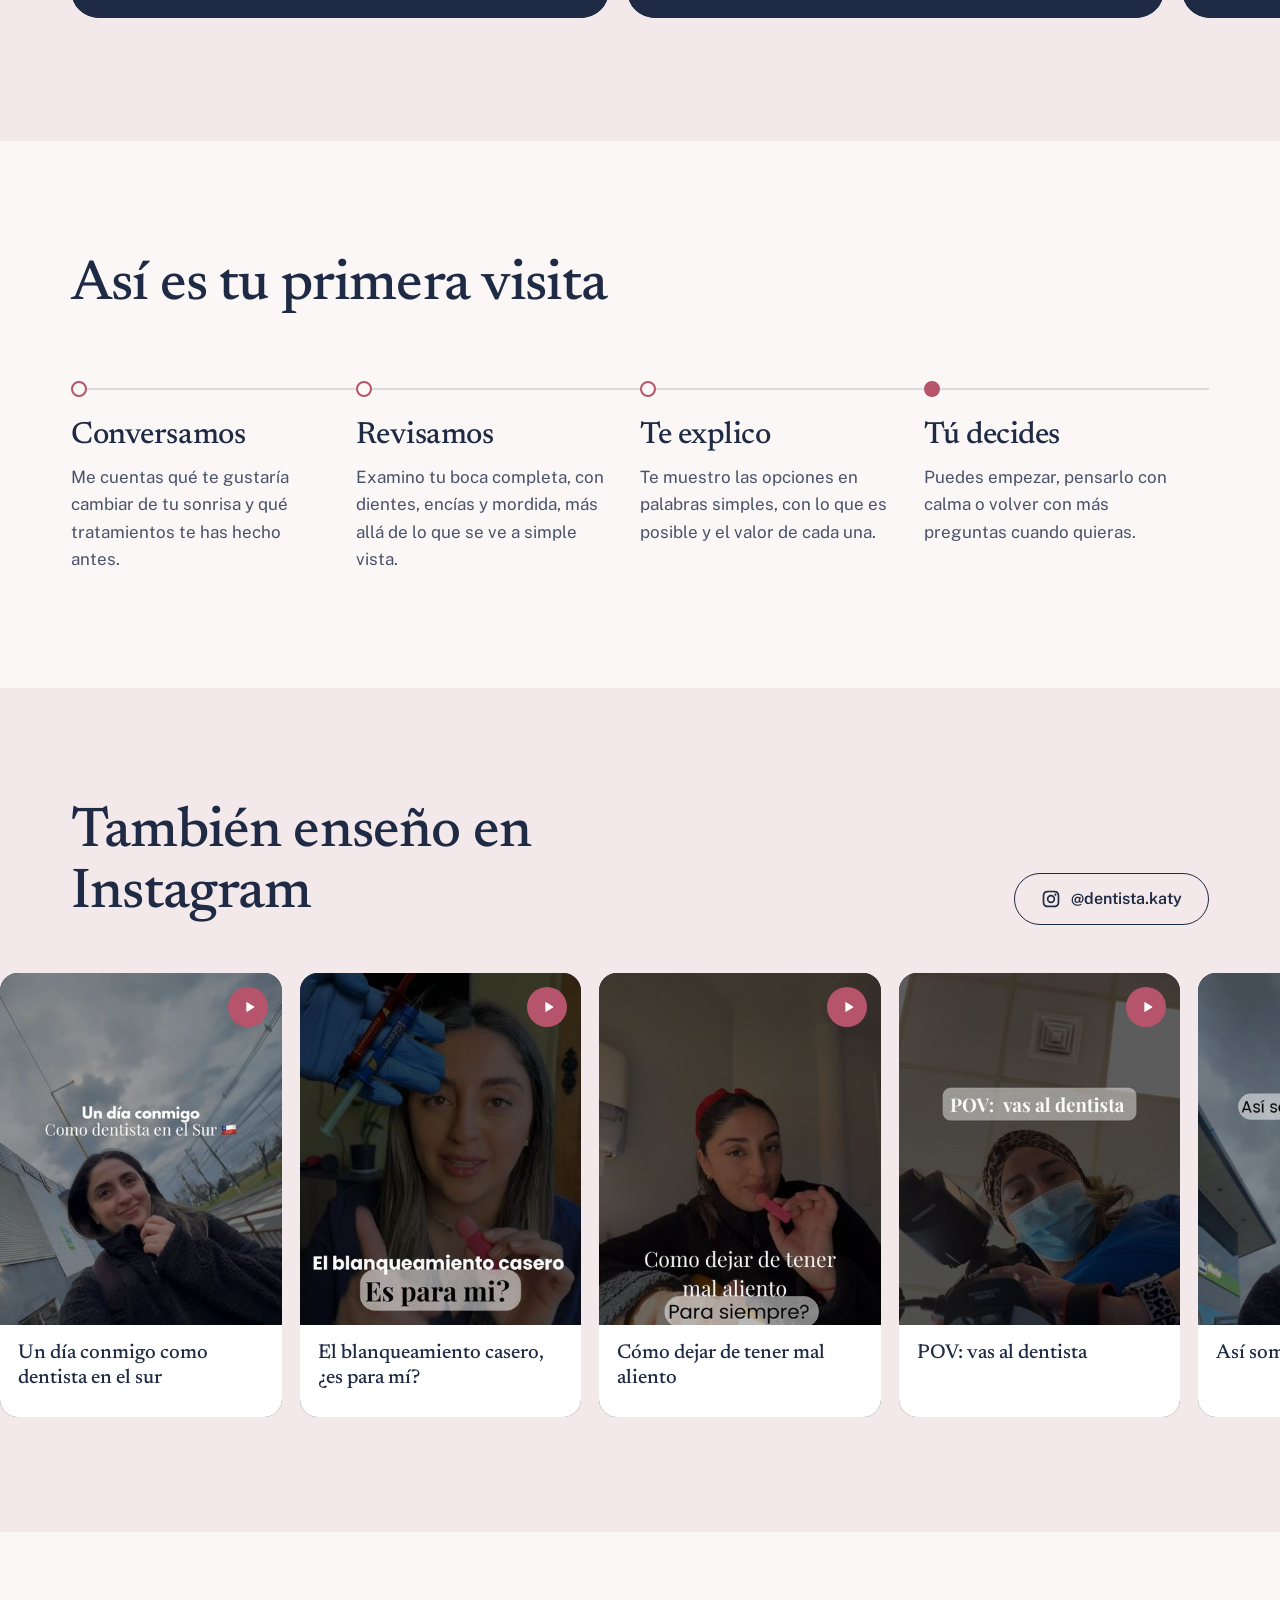
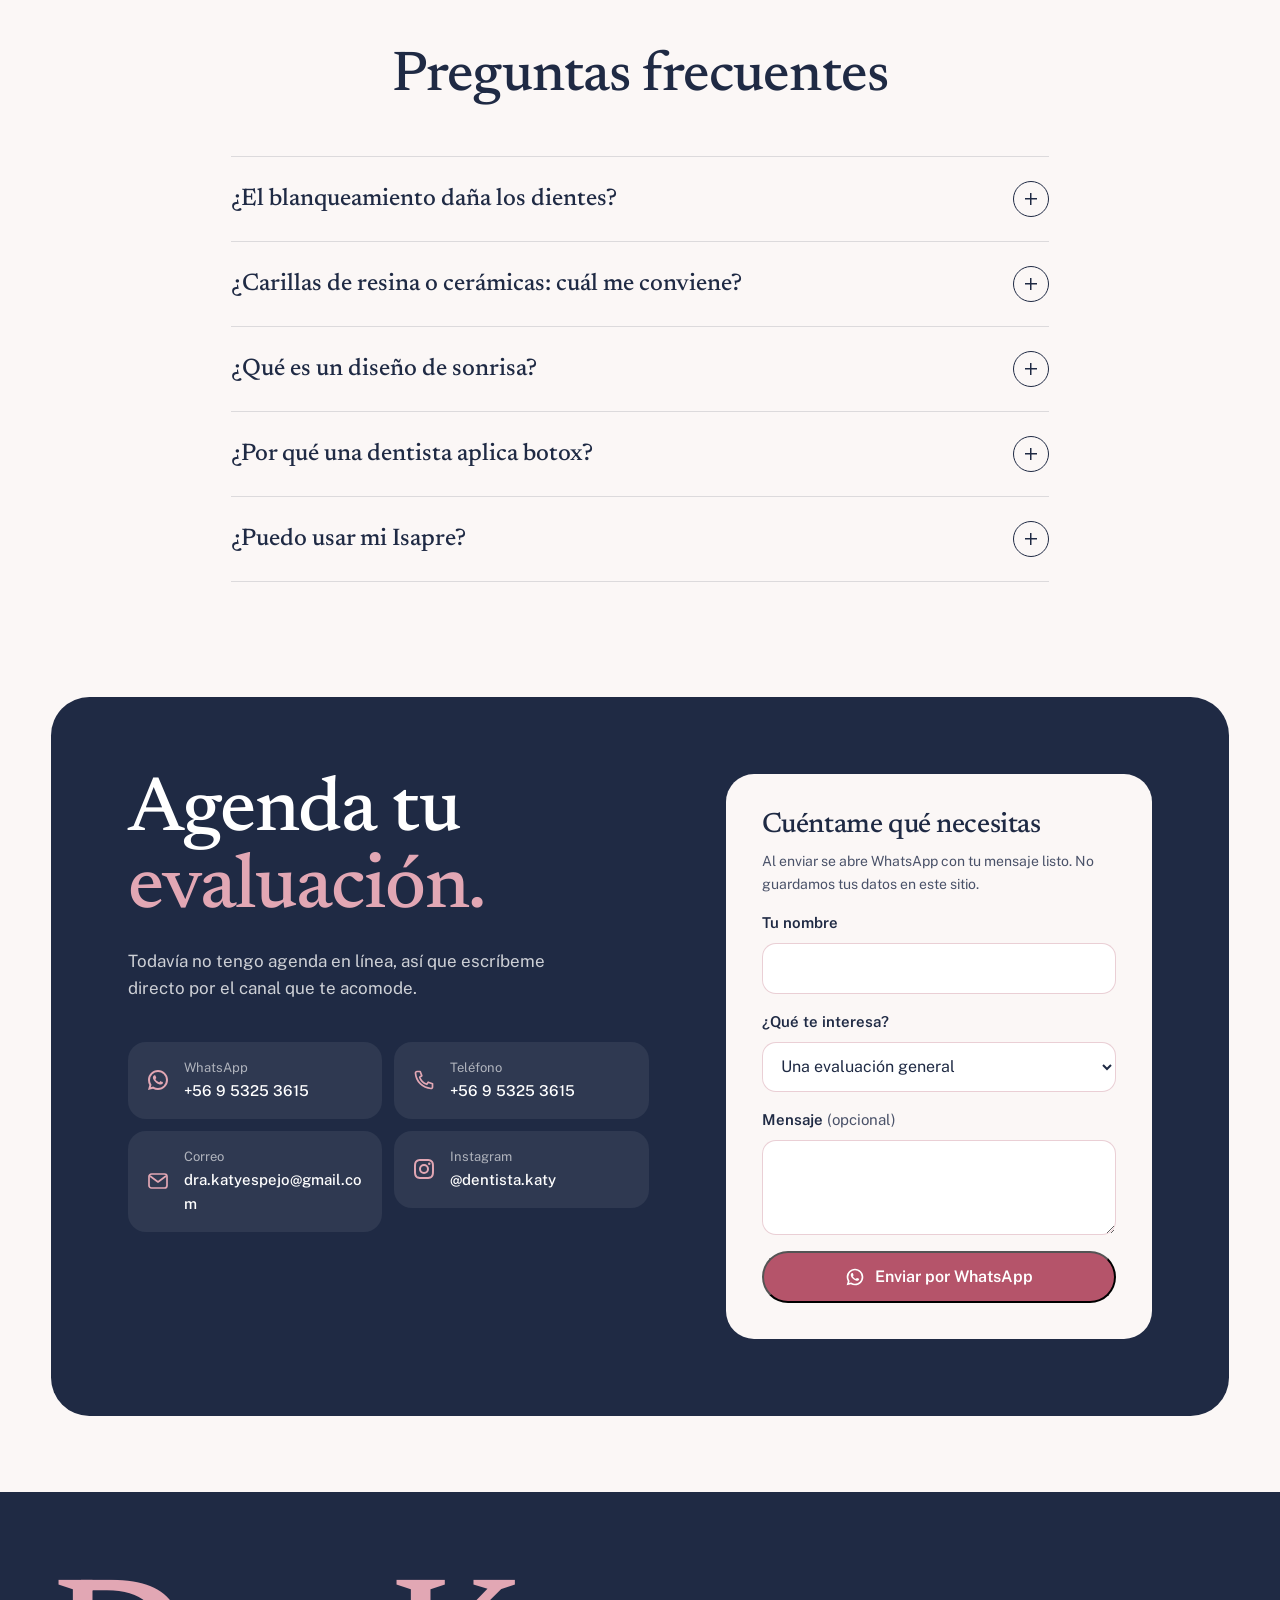
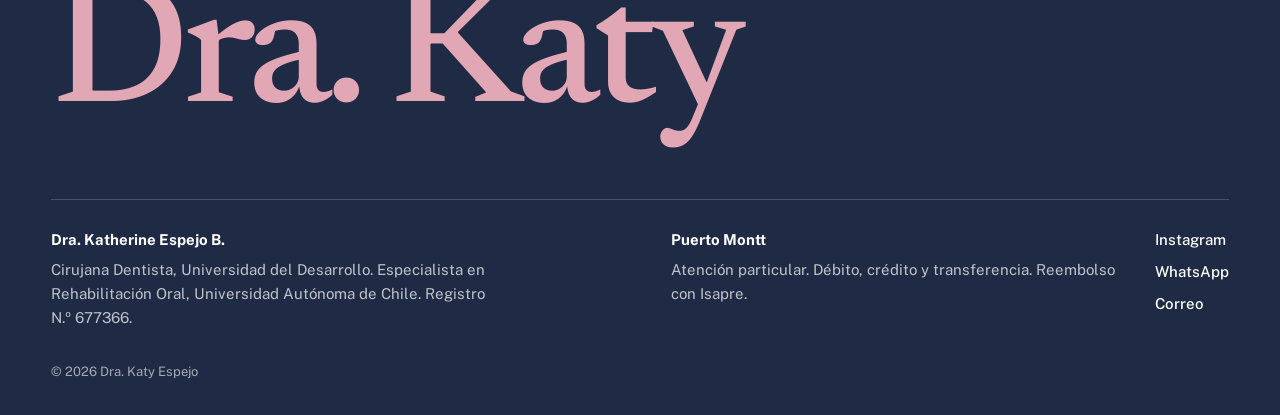
==== commit 06a85676: "Sitio nuevo: animación de entrada con telón y titular por palabras; precios equilibrados Co-Authored" ====
--- a/nuevo/index.html
+++ b/nuevo/index.html
@@ -14,6 +14,14 @@
 <link rel="preload" href="../fonts/newsreader-latin-500-normal.woff2" as="font" type="font/woff2" crossorigin>
 <link rel="preload" href="../fonts/public-sans-latin-400-normal.woff2" as="font" type="font/woff2" crossorigin>
 <link rel="stylesheet" href="styles.css">
+<script>
+  (function (d) {
+    d.classList.add('js');
+    if (window.matchMedia('(prefers-reduced-motion: reduce)').matches) return;
+    try { if (sessionStorage.getItem('katy-intro')) return; sessionStorage.setItem('katy-intro', '1'); } catch (e) {}
+    d.classList.add('intro-on');
+  })(document.documentElement);
+</script>
 </head>
 <body>
 
@@ -27,6 +35,13 @@
 </svg>
 
 <a class="skip" href="#contenido">Saltar al contenido</a>
+
+<div class="intro" aria-hidden="true" data-intro>
+  <div class="intro__mark">
+    <img src="../img/logo-katy.png" alt="" width="640" height="521">
+    <span class="intro__line"></span>
+  </div>
+</div>
 
 <header class="top" data-top>
   <div class="top__inner">
@@ -119,7 +134,7 @@
     </div>
 
     <div class="treat__grid">
-      <div class="treat__group reveal">
+      <div class="treat__group treat__group--light reveal">
         <h3>Estética dental y facial</h3>
         <ul class="tlist">
           <li><div><h4>Blanqueamiento dental</h4><p>En la consulta o en tu casa, con cubetas hechas a tu medida.</p></div><span class="price"><small>desde</small> $100.000</span></li>
@@ -128,6 +143,11 @@
           <li><div><h4>Diseño de sonrisa</h4><p>Planificamos tu sonrisa completa antes de tocar un solo diente.</p></div><span class="price"><small>desde</small> $80.000</span></li>
           <li><div><h4>Botox</h4><p>En la zona de la boca y la cara, siempre después de evaluarte.</p></div><span class="price"><small>desde</small> $180.000</span></li>
         </ul>
+        <ul class="payinfo">
+      <li><strong>Formas de pago</strong> Débito, crédito y transferencia.</li>
+      <li><strong>Isapre</strong> Te entrego la boleta y el detalle de prestaciones para que pidas el reembolso.</li>
+      <li><strong>Fonasa</strong> No atiendo por Fonasa. La atención es particular.</li>
+    </ul>
       </div>
       <div class="treat__group treat__group--dark reveal">
         <h3>Rehabilitación oral</h3>
@@ -143,12 +163,6 @@
         </div>
       </div>
     </div>
-
-    <ul class="payinfo reveal">
-      <li><strong>Formas de pago</strong> Débito, crédito y transferencia.</li>
-      <li><strong>Isapre</strong> Te entrego la boleta y el detalle de prestaciones para que pidas el reembolso.</li>
-      <li><strong>Fonasa</strong> No atiendo por Fonasa. La atención es particular.</li>
-    </ul>
   </section>
 
   <!-- Casos -->
--- a/nuevo/styles.css
+++ b/nuevo/styles.css
@@ -14,7 +14,7 @@
   --blush: #F4E9EA;
   --paper: #FBF7F6;
   --ink: #1F2A44;
-  --muted: #5A6278;
+  --muted: #4A5269;
   --line: rgba(31, 42, 68, .14);
   --serif: "Newsreader", Georgia, serif;
   --sans: "Public Sans", system-ui, -apple-system, "Segoe UI", sans-serif;
@@ -96,7 +96,7 @@
 .hero__facts li { padding: 20px 28px 0 0; margin-right: 28px; max-width: 13em; border-right: 1px solid var(--line); display: flex; flex-direction: column; }
 .hero__facts li:last-child { border-right: 0; margin-right: 0; }
 .hero__facts strong { font: 500 26px/1.1 var(--serif); white-space: nowrap; }
-.hero__facts span { font-size: 14px; color: var(--muted); margin-top: 4px; }
+.hero__facts span { font-size: 15px; color: var(--muted); margin-top: 4px; }
 .hero__facts .fact--big strong { font-size: 44px; color: var(--rose); letter-spacing: -.02em; }
 
 .hero__photo { position: relative; margin: 0; min-height: 520px; }
@@ -159,11 +159,13 @@
 .btn--navy:hover { background: var(--rose); }
 .tlist li { display: flex; justify-content: space-between; align-items: baseline; gap: 20px; padding: 18px 0; border-top: 1px solid var(--line); }
 .tlist h4 { font: 600 18px/1.3 var(--sans); letter-spacing: 0; }
-.tlist p { font-size: 15.5px; color: var(--muted); margin-top: 4px; }
+.tlist p { font-size: 16px; color: var(--muted); margin-top: 4px; }
 .price { flex: none; font: 500 26px/1 var(--serif); color: var(--navy); white-space: nowrap; }
 .price small { font: 500 14px/1 var(--sans); color: var(--muted); margin-right: 4px; }
 .price--eval { font: 600 15px/1.2 var(--sans); color: var(--rose-deep); }
-.payinfo { margin-top: 28px; display: flex; flex-wrap: wrap; gap: 10px 36px; padding: 22px 28px; border-radius: var(--r-md); background: var(--navy); color: rgba(255, 255, 255, .82); font-size: 16px; }
+.treat__group--light { display: flex; flex-direction: column; }
+.payinfo { margin-top: auto; display: grid; gap: 10px; padding: 22px 24px; border-radius: var(--r-md); background: var(--navy); color: rgba(255, 255, 255, .84); font-size: 15.5px; }
+.treat__group--light .tlist { margin-bottom: 24px; }
 .payinfo strong { color: #fff; margin-right: 6px; }
 
 /* Casos */
@@ -275,12 +277,42 @@
 /* Aparición */
 .reveal { opacity: 0; transform: translateY(28px); transition: opacity .9s cubic-bezier(.2, .7, .2, 1), transform .9s cubic-bezier(.2, .7, .2, 1); }
 .reveal.is-in { opacity: 1; transform: none; }
-.hero__copy > * { animation: rise .9s cubic-bezier(.2, .7, .2, 1) both; }
-.hero__copy > :nth-child(2) { animation-delay: .1s; }
-.hero__copy > :nth-child(3) { animation-delay: .2s; }
-.hero__copy > :nth-child(4) { animation-delay: .3s; }
-.hero__photo { animation: rise 1.1s .15s cubic-bezier(.2, .7, .2, 1) both; }
+/* Entrada: telón con el logo, luego portada palabra por palabra */
+:root { --d: .15s; }
+.intro-on { --d: 1.55s; }
+.intro { display: none; }
+.intro-on .intro {
+  display: grid; place-items: center; position: fixed; inset: 0; z-index: 200;
+  background: var(--blush); will-change: transform;
+  animation: curtain 1.05s cubic-bezier(.76, 0, .24, 1) 1.2s forwards;
+}
+.intro__mark { display: grid; justify-items: center; gap: 22px; animation: markOut .45s cubic-bezier(.5, 0, .75, 0) 1.05s forwards; }
+.intro__mark img { width: clamp(150px, 20vw, 230px); height: auto; animation: markIn .8s cubic-bezier(.2, .7, .2, 1) .1s both; }
+.intro__line { display: block; height: 2px; width: 120px; background: var(--rose); border-radius: 2px; transform-origin: left; animation: grow .9s cubic-bezier(.65, 0, .35, 1) .3s both; }
+@keyframes markIn { from { opacity: 0; transform: translateY(18px) scale(.94); } }
+@keyframes markOut { to { opacity: 0; transform: translateY(-24px); } }
+@keyframes grow { from { transform: scaleX(0); } }
+@keyframes curtain {
+  0% { transform: translateY(0); border-radius: 0; }
+  100% { transform: translateY(-110%); border-radius: 0 0 50% 50% / 0 0 22vh 22vh; visibility: hidden; }
+}
+
+.js .hero__title .w { display: inline-block; overflow: hidden; vertical-align: top; padding: 0 .02em .1em; margin: 0 -.02em -.1em; }
+.js .hero__title .w > span { display: inline-block; transform: translateY(108%); animation: wordUp 1s cubic-bezier(.2, .75, .15, 1) forwards; animation-delay: calc(var(--d) + var(--i) * 70ms); }
+@keyframes wordUp { to { transform: none; } }
+.js .hero__lead, .js .hero__actions, .js .hero__facts { animation: rise .9s cubic-bezier(.2, .7, .2, 1) both; }
+.js .hero__lead { animation-delay: calc(var(--d) + .45s); }
+.js .hero__actions { animation-delay: calc(var(--d) + .6s); }
+.js .hero__facts { animation-delay: calc(var(--d) + .75s); }
+.js .hero__photo > img { animation: photoIn 1.4s cubic-bezier(.65, 0, .2, 1) both; animation-delay: calc(var(--d) - .1s); }
+.js .hero__badge { animation: badgeIn .7s cubic-bezier(.3, 1.4, .5, 1) both; animation-delay: calc(var(--d) + 1s); }
+.js .top { animation: fadeIn .8s cubic-bezier(.2, .7, .2, 1) both; animation-delay: calc(var(--d) + .2s); }
+@keyframes photoIn { from { clip-path: inset(100% 0 0 0); transform: scale(1.12); } to { clip-path: inset(0); transform: none; } }
+@keyframes badgeIn { from { opacity: 0; transform: scale(.7); } }
 @keyframes rise { from { opacity: 0; transform: translateY(24px); } }
+@keyframes fadeIn { from { opacity: 0; } }
+.js .hero__title { visibility: hidden; }
+.js .hero__title.is-split { visibility: visible; }
 
 /* Tablet */
 @media (max-width: 1000px) {
@@ -327,7 +359,6 @@
   .hero__actions { margin-top: 28px; }
   .hero__actions .btn { width: 100%; }
   .hero__facts { margin-top: 32px; }
-  .payinfo { flex-direction: column; padding: 20px 22px; }
 
   .promises { grid-template-columns: 1fr; gap: 28px; }
   .treat__head { grid-template-columns: 1fr; }
@@ -375,5 +406,7 @@
   html { scroll-behavior: auto; }
   *, *::before, *::after { animation: none !important; transition: none !important; }
   .reveal { opacity: 1; transform: none; }
+  .js .hero__title .w > span { transform: none; }
+  .intro { display: none !important; }
   .reels__viewport { overflow-x: auto; }
 }
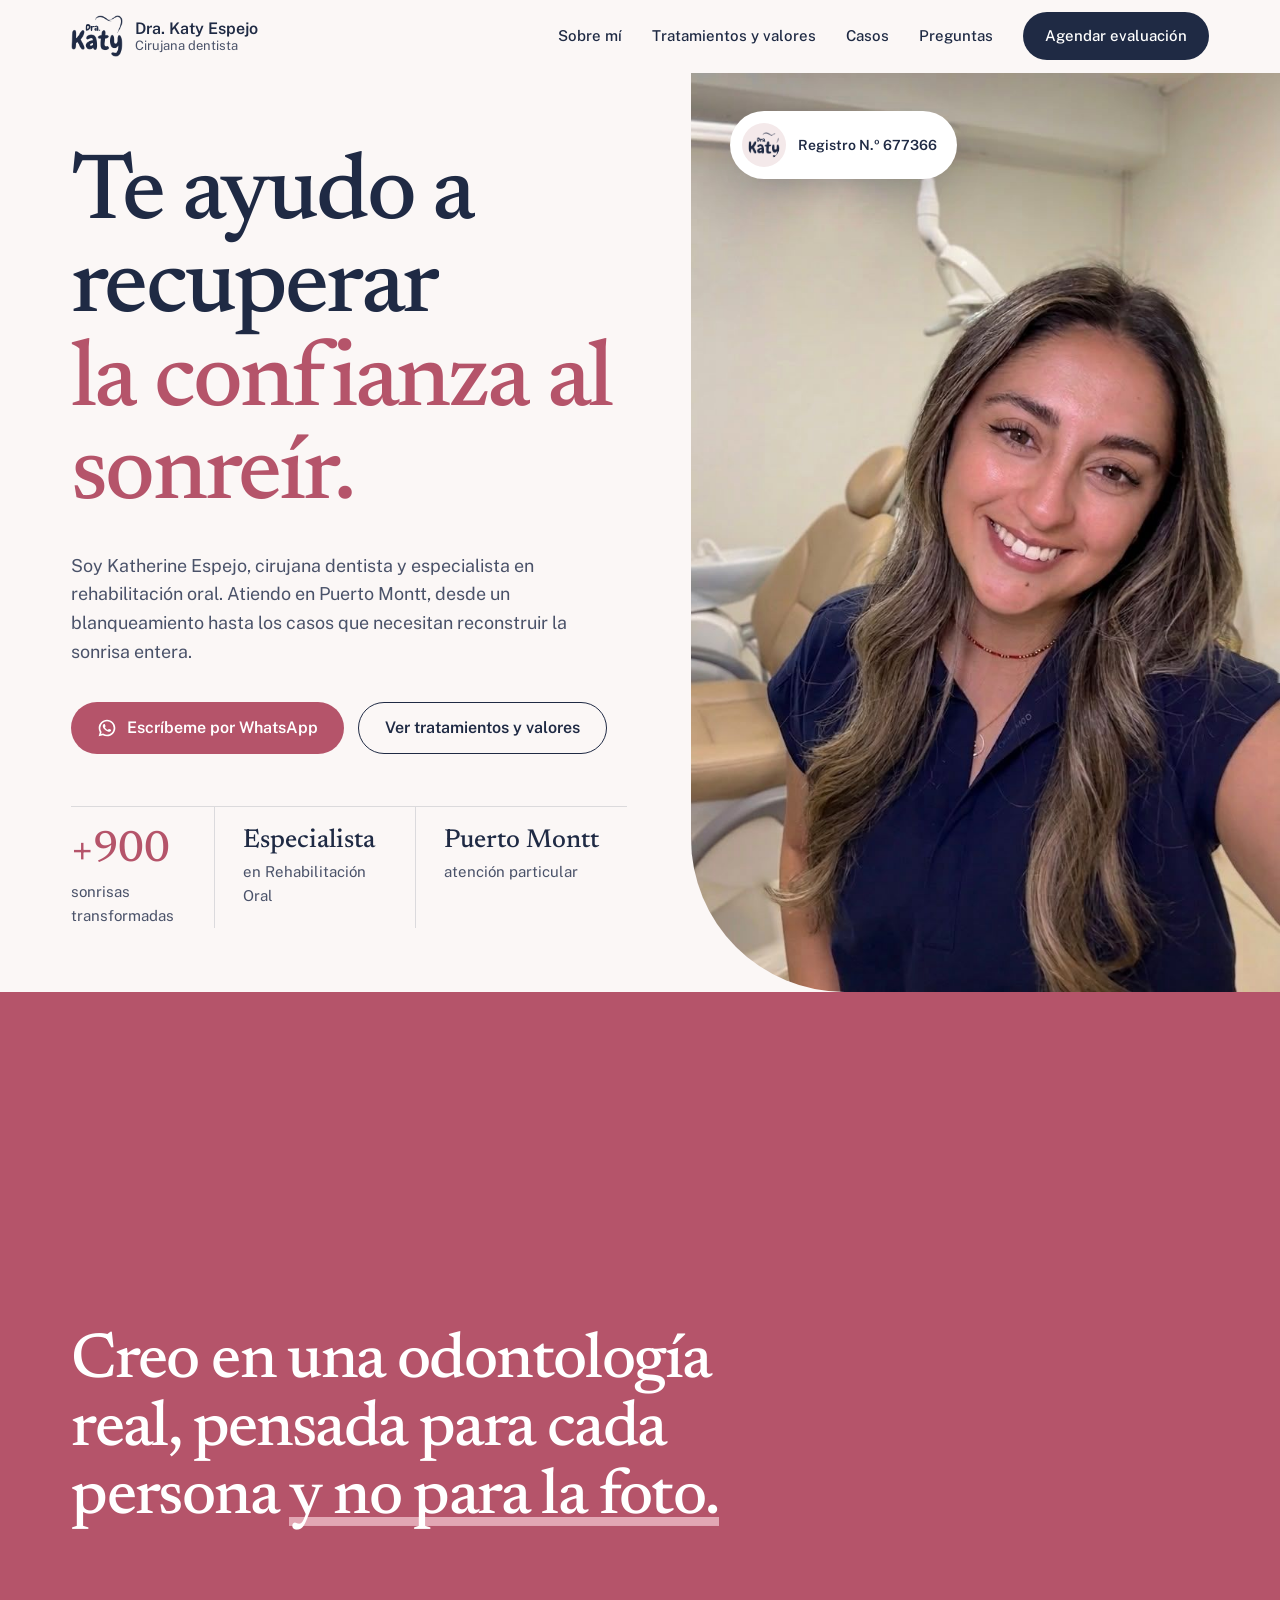
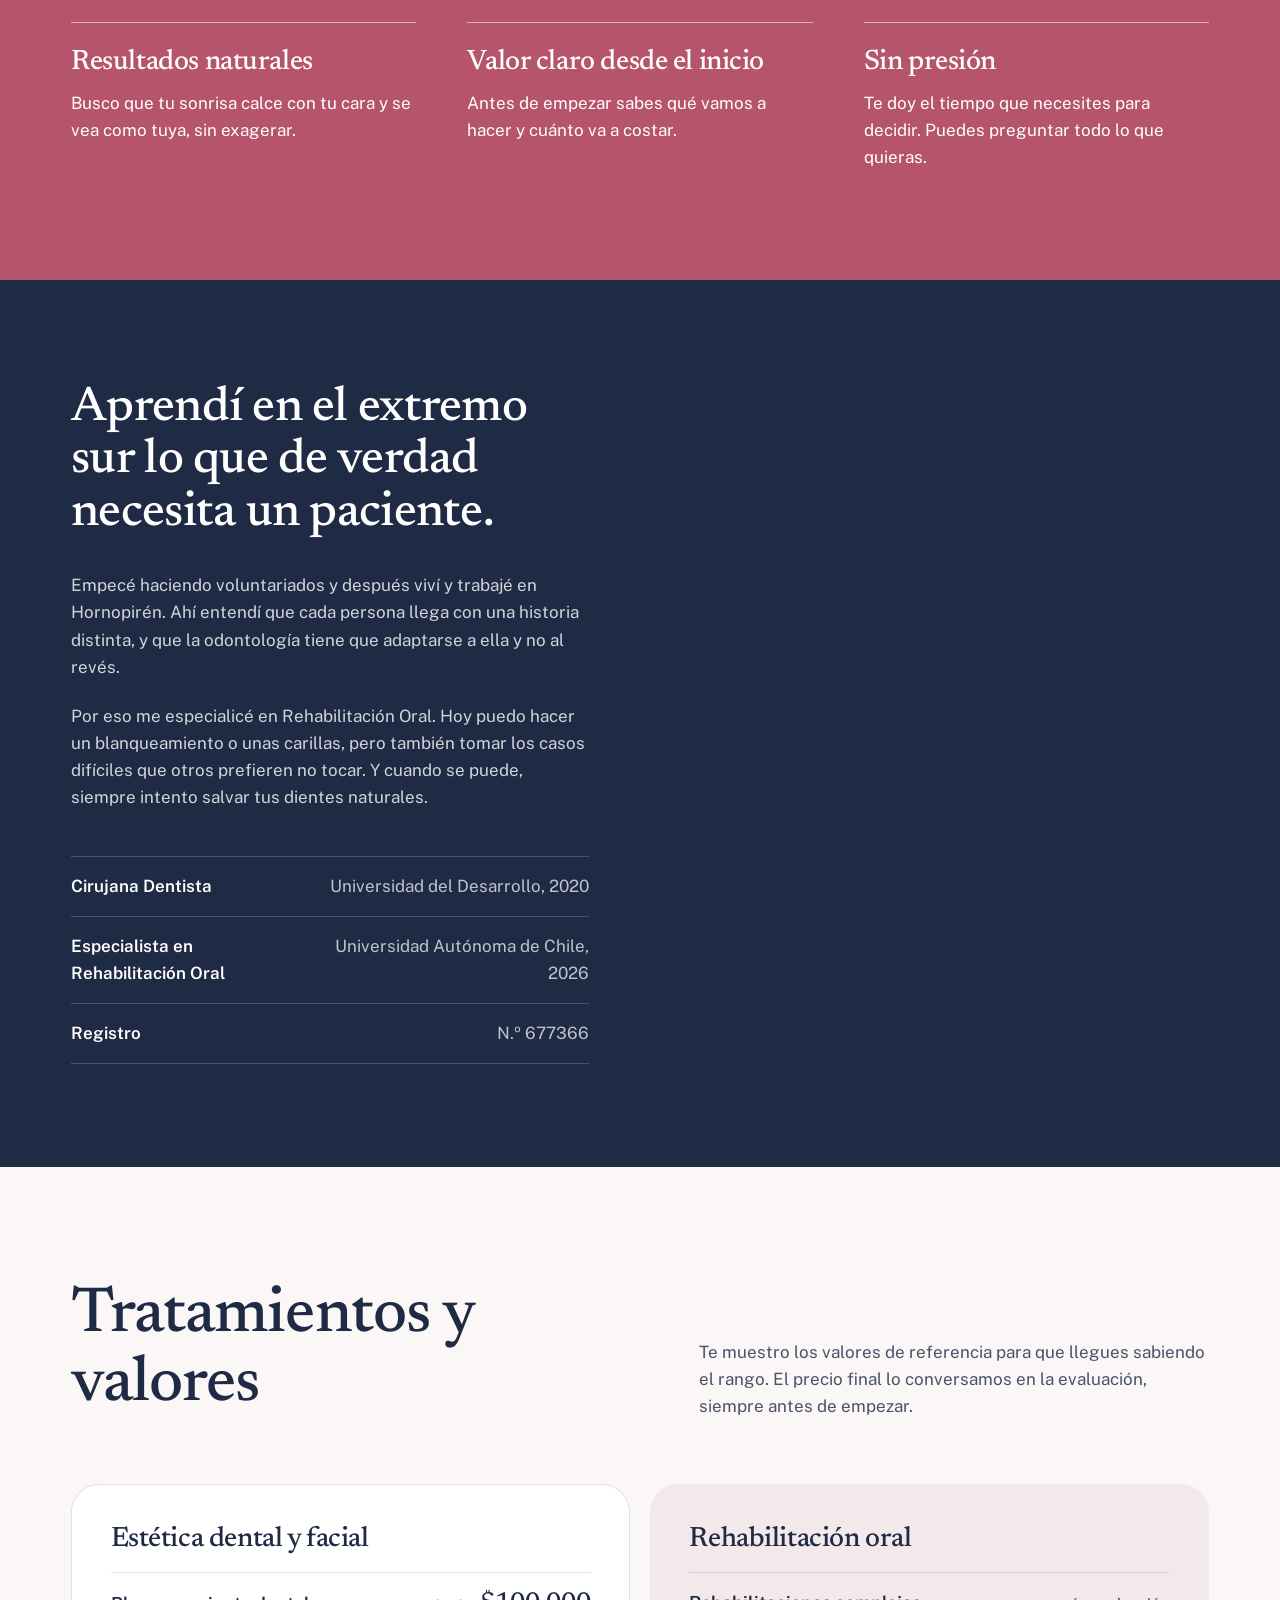
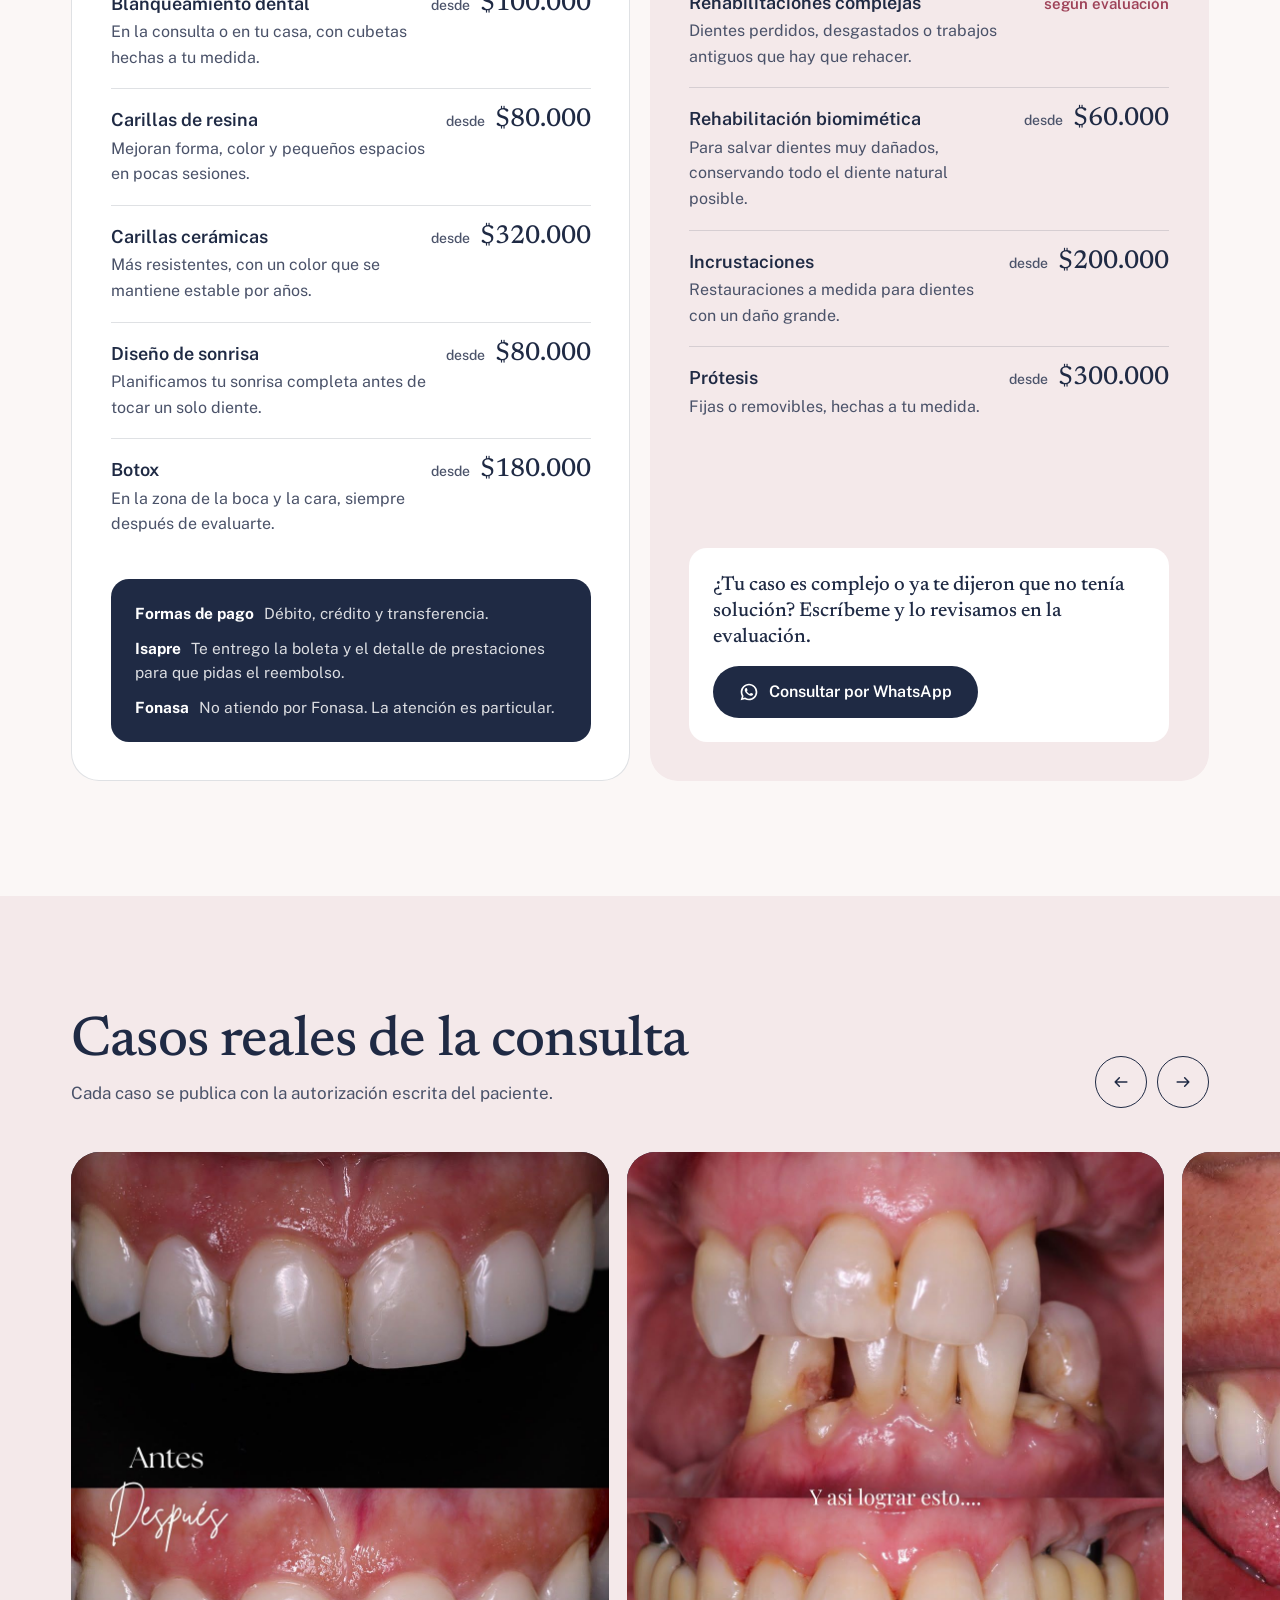
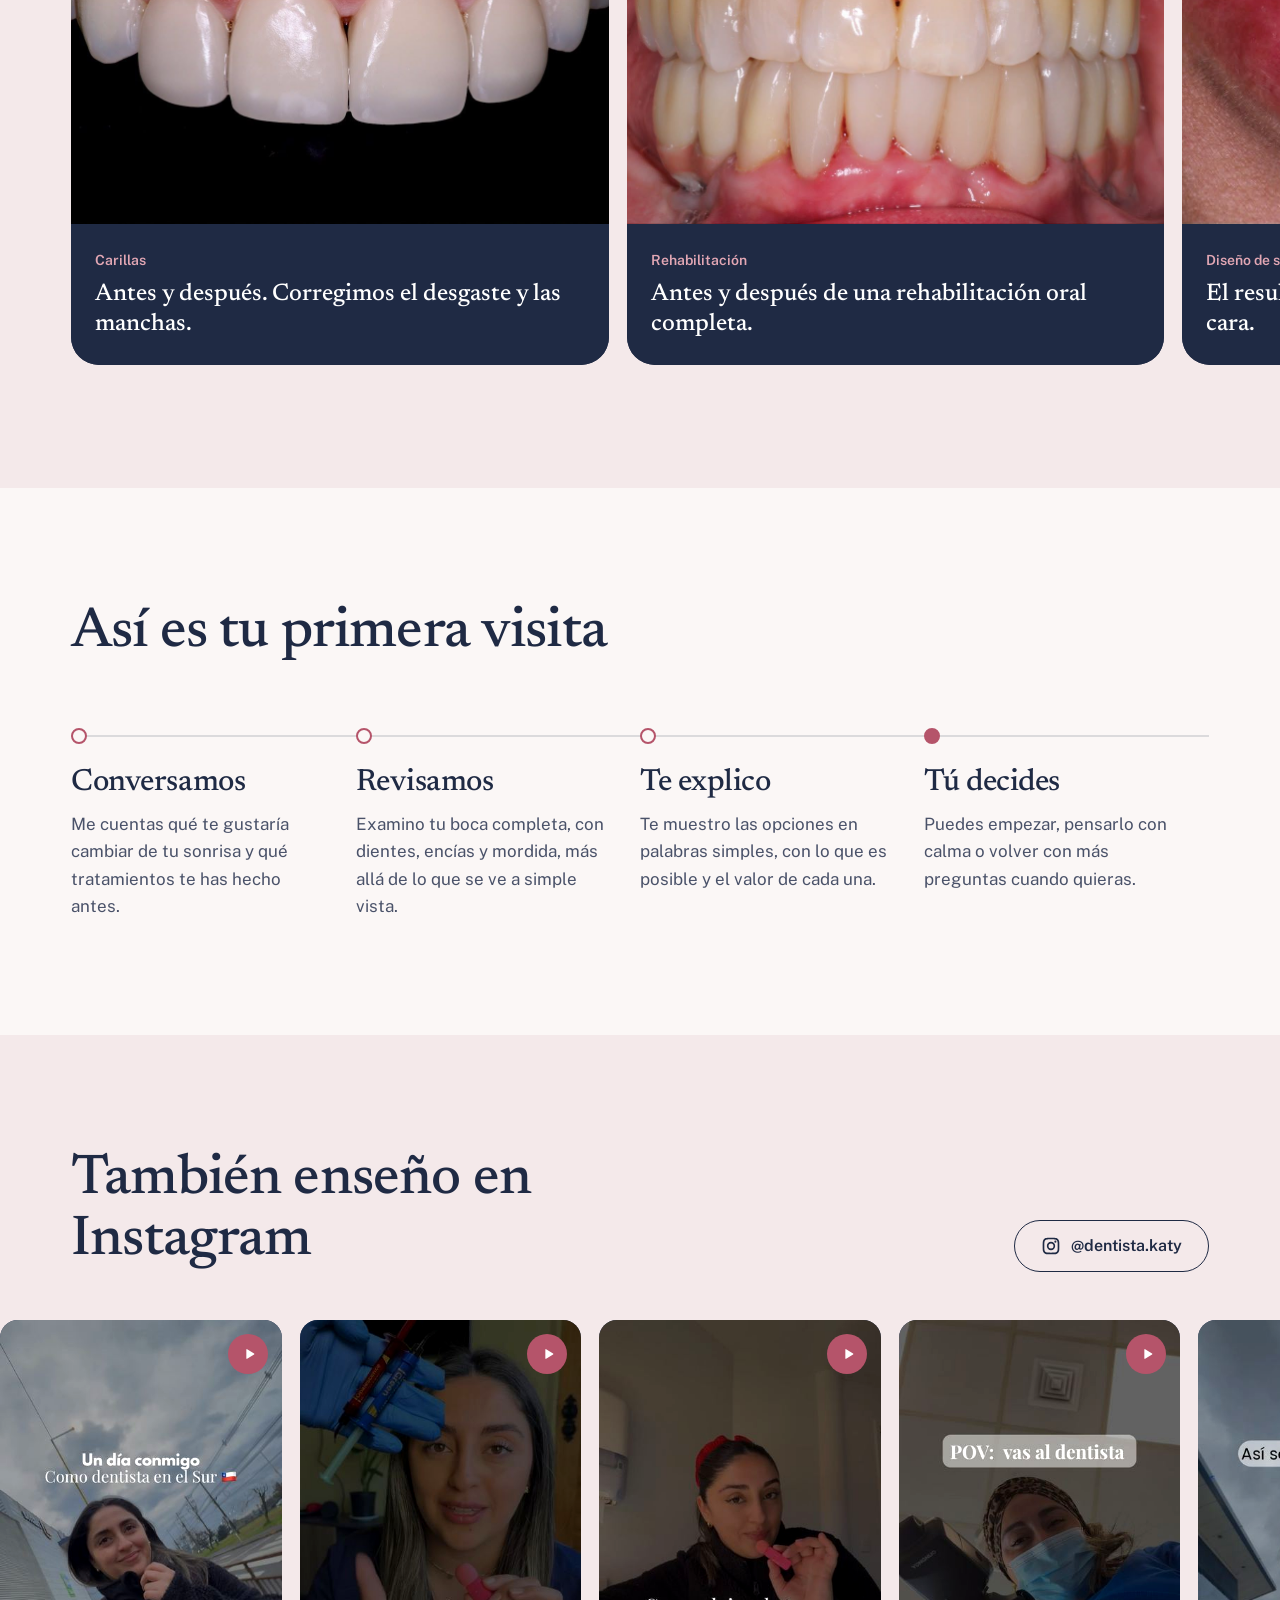
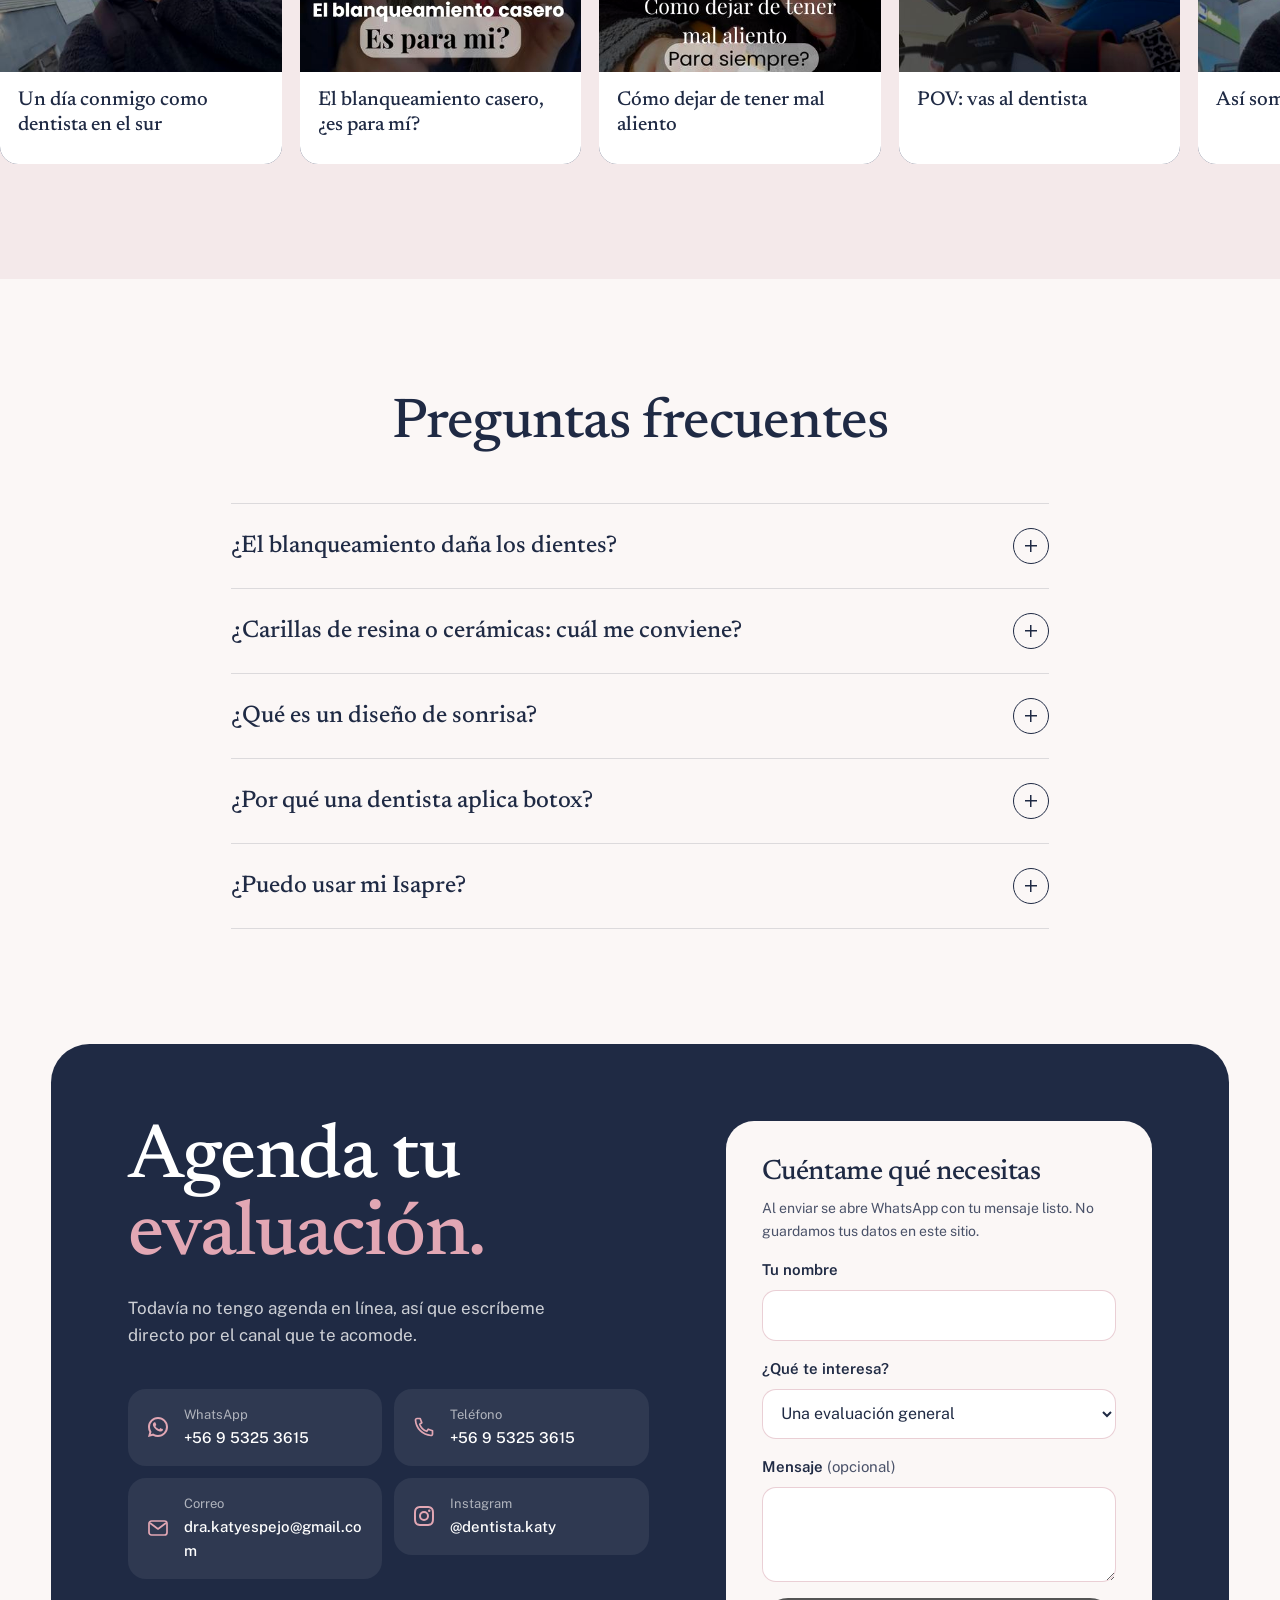
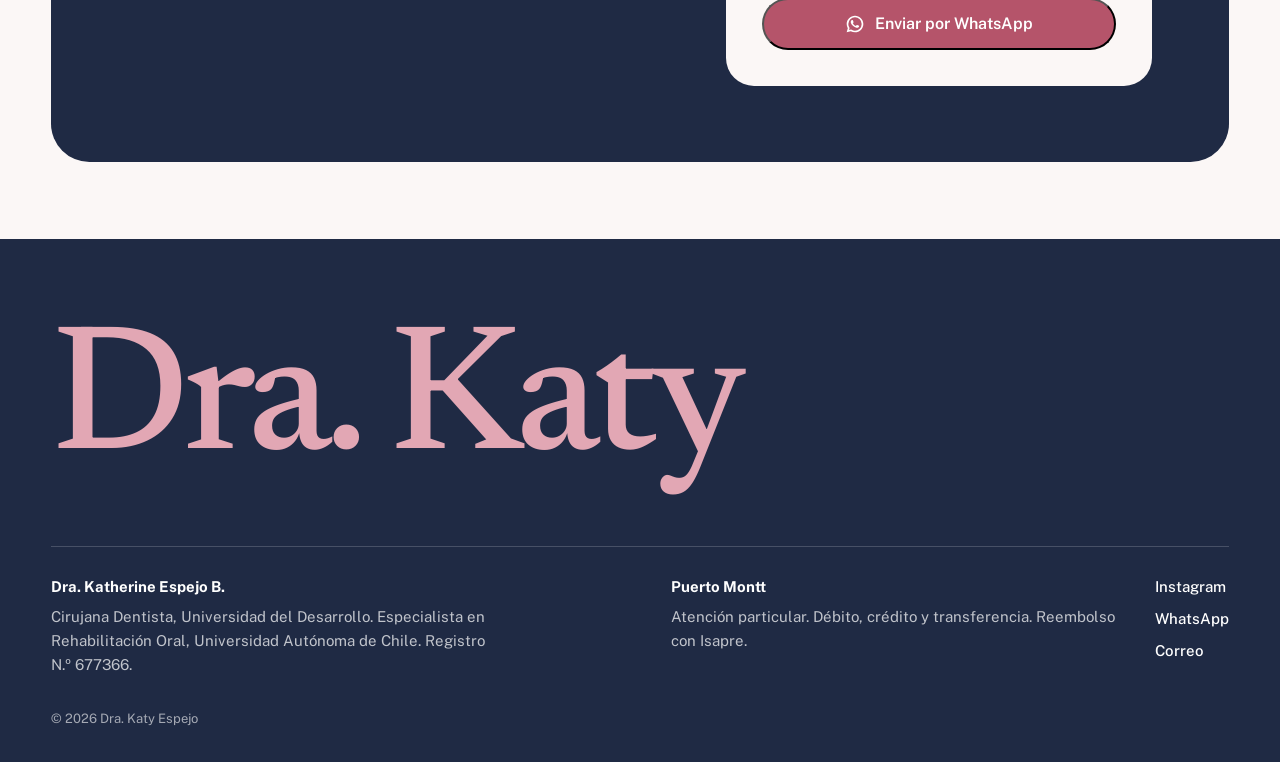
==== commit cfcd81ab: "Ronda 6: foto en el manifiesto, cita sobre Sobre mí, retrato arriba en celular, revelado al hacer sc" ====
--- a/nuevo/index.html
+++ b/nuevo/index.html
@@ -91,9 +91,14 @@
   </section>
 
   <!-- Manifiesto -->
-  <section class="manifesto reveal" aria-labelledby="m-title">
-    <h2 id="m-title" class="manifesto__text">Creo en una odontología real, pensada para cada persona <span>y no para la foto.</span></h2>
-    <ul class="promises">
+  <section class="manifesto" aria-labelledby="m-title">
+    <div class="manifesto__top">
+      <h2 id="m-title" class="manifesto__text reveal">Creo en una odontología real, pensada para cada persona <span>y no para la foto.</span></h2>
+      <figure class="manifesto__photo reveal clip">
+        <img src="../img/casos/diseno-modelo.jpg" alt="Modelo de la boca con un diseño de sonrisa planificado" width="900" height="1600" loading="lazy">
+      </figure>
+    </div>
+    <ul class="promises reveal">
       <li>
         <h3>Resultados naturales</h3>
         <p>Busco que tu sonrisa calce con tu cara y se vea como tuya, sin exagerar.</p>
@@ -121,8 +126,12 @@
         <div><dt>Registro</dt><dd>N.º 677366</dd></div>
       </dl>
     </div>
-    <div class="about__photos reveal">
+    <div class="about__photos reveal clip">
       <img class="about__main" src="../img/katy-atendiendo.jpg" alt="La Dra. Katy atendiendo a un paciente con lupas de aumento" width="1000" height="1333" loading="lazy">
+      <blockquote class="about__quote">
+        <p>Una odontología real, para cada persona.</p>
+        <cite>Dra. Katy, desde Hornopirén a Puerto Montt</cite>
+      </blockquote>
     </div>
   </section>
 
@@ -176,12 +185,12 @@
       </div>
     </div>
     <ul class="cases__track" data-track tabindex="0" aria-label="Casos, desliza para ver más">
-      <li class="case"><img src="../img/casos/carillas-antes-despues.jpg" alt="Antes y después de carillas: dientes desgastados y con manchas, luego parejos y blancos" width="1080" height="1350" loading="lazy"><div class="case__txt"><span>Carillas</span><p>Antes y después. Corregimos el desgaste y las manchas.</p></div></li>
-      <li class="case"><img src="../img/casos/rehabilitacion-antes-despues.jpg" alt="Antes y después de una rehabilitación oral completa" width="1080" height="1350" loading="lazy"><div class="case__txt"><span>Rehabilitación</span><p>Antes y después de una rehabilitación oral completa.</p></div></li>
-      <li class="case"><img src="../img/casos/diseno-resultado.jpg" alt="Sonrisa después de un diseño de sonrisa" width="1080" height="1029" loading="lazy"><div class="case__txt"><span>Diseño de sonrisa</span><p>El resultado: una sonrisa en armonía con la cara.</p></div></li>
-      <li class="case"><img src="../img/casos/diseno-modelo-recorte.jpg" alt="Modelo de la boca con el diseño de sonrisa planificado" width="840" height="780" loading="lazy"><div class="case__txt"><span>Diseño de sonrisa</span><p>Primero lo planificamos en un modelo de tu boca.</p></div></li>
-      <li class="case"><img src="../img/casos/carillas-resultado.jpg" alt="Primer plano de carillas terminadas" width="1080" height="968" loading="lazy"><div class="case__txt"><span>Carillas</span><p>Brillo y forma natural.</p></div></li>
-      <li class="case"><img src="../img/casos/blanqueamiento-barrera.jpg" alt="Blanqueamiento en la consulta con barrera de protección en las encías" width="1080" height="921" loading="lazy"><div class="case__txt"><span>Blanqueamiento</span><p>En la consulta, con una barrera que protege tus encías.</p></div></li>
+      <li class="case reveal" style="--i:0"><img src="../img/casos/carillas-antes-despues.jpg" alt="Antes y después de carillas: dientes desgastados y con manchas, luego parejos y blancos" width="1080" height="1350" loading="lazy"><div class="case__txt"><span>Carillas</span><p>Antes y después. Corregimos el desgaste y las manchas.</p></div></li>
+      <li class="case reveal" style="--i:1"><img src="../img/casos/rehabilitacion-antes-despues.jpg" alt="Antes y después de una rehabilitación oral completa" width="1080" height="1350" loading="lazy"><div class="case__txt"><span>Rehabilitación</span><p>Antes y después de una rehabilitación oral completa.</p></div></li>
+      <li class="case reveal" style="--i:2"><img src="../img/casos/diseno-resultado.jpg" alt="Sonrisa después de un diseño de sonrisa" width="1080" height="1029" loading="lazy"><div class="case__txt"><span>Diseño de sonrisa</span><p>El resultado: una sonrisa en armonía con la cara.</p></div></li>
+      <li class="case reveal" style="--i:3"><img src="../img/casos/diseno-modelo-recorte.jpg" alt="Modelo de la boca con el diseño de sonrisa planificado" width="840" height="780" loading="lazy"><div class="case__txt"><span>Diseño de sonrisa</span><p>Primero lo planificamos en un modelo de tu boca.</p></div></li>
+      <li class="case reveal" style="--i:4"><img src="../img/casos/carillas-resultado.jpg" alt="Primer plano de carillas terminadas" width="1080" height="968" loading="lazy"><div class="case__txt"><span>Carillas</span><p>Brillo y forma natural.</p></div></li>
+      <li class="case reveal" style="--i:5"><img src="../img/casos/blanqueamiento-barrera.jpg" alt="Blanqueamiento en la consulta con barrera de protección en las encías" width="1080" height="921" loading="lazy"><div class="case__txt"><span>Blanqueamiento</span><p>En la consulta, con una barrera que protege tus encías.</p></div></li>
     </ul>
   </section>
 
--- a/nuevo/styles.css
+++ b/nuevo/styles.css
@@ -25,6 +25,7 @@
 }
 
 *, *::before, *::after { box-sizing: border-box; }
+html, body { overflow-x: clip; }
 html { scroll-behavior: smooth; scroll-padding-top: 88px; -webkit-text-size-adjust: 100%; }
 body {
   margin: 0; background: var(--paper); color: var(--ink);
@@ -99,7 +100,7 @@
 .hero__facts span { font-size: 15px; color: var(--muted); margin-top: 4px; }
 .hero__facts .fact--big strong { font-size: 44px; color: var(--rose); letter-spacing: -.02em; }
 
-.hero__photo { position: relative; margin: 0; min-height: 520px; }
+.hero__photo { position: relative; margin: 0; min-height: 520px; overflow: hidden; }
 .hero__photo > img {
   position: absolute; inset: 0; width: 100%; height: 100%; object-fit: cover; object-position: 50% 30%;
   border-radius: 0 0 0 clamp(80px, 12vw, 220px);
@@ -114,7 +115,10 @@
 
 /* Manifiesto */
 .manifesto { background: var(--rose); color: #fff; padding: clamp(72px, 8.5vw, 128px) max(var(--gut), calc((100vw - var(--wrap)) / 2 + var(--gut))); }
-.manifesto__text { font-size: clamp(36px, 5.4vw, 78px); line-height: 1.06; letter-spacing: -.025em; max-width: 15em; }
+.manifesto__top { display: grid; grid-template-columns: 1.55fr .75fr; gap: clamp(32px, 6vw, 96px); align-items: end; }
+.manifesto__text { font-size: clamp(36px, 5vw, 76px); line-height: 1.06; letter-spacing: -.025em; }
+.manifesto__photo { margin: 0; border-radius: var(--r-md) var(--r-md) var(--r-md) clamp(60px, 8vw, 140px); }
+.manifesto__photo img { width: 100%; aspect-ratio: 4 / 5; object-fit: cover; object-position: 50% 45%; border-radius: var(--r-md) var(--r-md) var(--r-md) clamp(60px, 8vw, 140px); }
 .manifesto__text span { color: #fff; background: linear-gradient(var(--rose-soft), var(--rose-soft)) 0 92% / 100% .14em no-repeat; -webkit-box-decoration-break: clone; box-decoration-break: clone; }
 .promises { margin-top: clamp(56px, 7vw, 96px); display: grid; grid-template-columns: repeat(3, 1fr); gap: clamp(24px, 4vw, 56px); }
 .promises li { border-top: 1.5px solid rgba(255, 255, 255, .55); padding-top: 24px; }
@@ -137,6 +141,9 @@
 .creds dd { margin: 0; color: rgba(255, 255, 255, .72); text-align: right; }
 .about__photos { position: relative; background: var(--blush); min-height: 560px; }
 .about__main { position: absolute; inset: 0; width: 100%; height: 100%; object-fit: cover; object-position: 50% 35%; }
+.about__quote { position: absolute; left: clamp(20px, 3vw, 40px); bottom: clamp(20px, 3vw, 40px); margin: 0; max-width: 360px; padding: 24px 26px; border-radius: var(--r-md) var(--r-md) var(--r-md) 48px; background: var(--paper); color: var(--navy); box-shadow: 0 24px 50px -24px rgba(20, 26, 44, .5); }
+.about__quote p { font: 500 clamp(24px, 2.2vw, 30px)/1.15 var(--serif); letter-spacing: -.015em; }
+.about__quote cite { display: block; margin-top: 12px; font: normal 600 13px/1.3 var(--sans); color: var(--rose-deep); }
 .about__detail {
   position: absolute; right: clamp(16px, 3vw, 40px); bottom: clamp(16px, 3vw, 40px);
   width: clamp(120px, 14vw, 190px); aspect-ratio: 1; object-fit: cover; object-position: 50% 30%;
@@ -183,7 +190,7 @@
 }
 .cases__track::-webkit-scrollbar { display: none; }
 .case { position: relative; flex: 0 0 clamp(290px, 42vw, 600px); border-radius: var(--r-lg); overflow: hidden; scroll-snap-align: start; background: var(--navy); display: flex; flex-direction: column; }
-.case img { width: 100%; aspect-ratio: 1; object-fit: cover; transition: transform .8s cubic-bezier(.2, .7, .2, 1); }
+.case img { width: 100%; aspect-ratio: 4 / 5; object-fit: cover; transition: transform .8s cubic-bezier(.2, .7, .2, 1); }
 .case:hover img { transform: scale(1.04); }
 .case__txt { flex: 1; padding: 22px 24px 26px; color: #fff; background: var(--navy); }
 .case__txt span { display: inline-block; font-size: 14px; font-weight: 600; color: var(--rose-soft); }
@@ -209,7 +216,7 @@
 .reels__viewport:hover .reels__track, .reels__viewport:focus-within .reels__track { animation-play-state: paused; }
 .reels__track li { width: clamp(230px, 22vw, 300px); }
 .reels__track a { position: relative; display: flex; flex-direction: column; border-radius: var(--r-md); overflow: hidden; text-decoration: none; background: var(--navy-2); }
-.reels__track img { width: 100%; aspect-ratio: 4 / 5; object-fit: cover; object-position: 50% 30%; transition: transform .6s; }
+.reels__track img { width: 100%; aspect-ratio: 4 / 5; object-fit: cover; object-position: 50% 30%; filter: brightness(1.07) saturate(1.08) contrast(1.03); transition: transform .6s; }
 .reels__track a:hover img { transform: scale(1.05); }
 .reel__play { position: absolute; z-index: 1; top: 14px; right: 14px; width: 40px; height: 40px; border-radius: 50%; background: var(--rose); color: #fff; display: grid; place-items: center; }
 .reel__play .ico { width: 16px; height: 16px; margin-left: 2px; }
@@ -277,24 +284,31 @@
 /* Aparición */
 .reveal { opacity: 0; transform: translateY(28px); transition: opacity .9s cubic-bezier(.2, .7, .2, 1), transform .9s cubic-bezier(.2, .7, .2, 1); }
 .reveal.is-in { opacity: 1; transform: none; }
+.reveal.clip { overflow: hidden; opacity: 1; transform: none; clip-path: inset(0 0 100% 0); transition: clip-path 1.3s cubic-bezier(.65, 0, .2, 1); }
+.reveal.clip.is-in { clip-path: inset(0); }
+.reveal.clip img { transform: scale(1.1); transition: transform 1.6s cubic-bezier(.2, .7, .2, 1); }
+.reveal.clip.is-in img { transform: none; }
+.case.reveal { transition-delay: calc(var(--i, 0) * 90ms); }
+.steps.reveal::before { transform: scaleX(0); transform-origin: left; transition: transform 1.4s cubic-bezier(.65, 0, .2, 1) .2s; }
+.steps.reveal.is-in::before { transform: none; }
 /* Entrada: telón con el logo, luego portada palabra por palabra */
 :root { --d: .15s; }
-.intro-on { --d: 1.55s; }
+.intro-on { --d: 1.2s; }
 .intro { display: none; }
 .intro-on .intro {
   display: grid; place-items: center; position: fixed; inset: 0; z-index: 200;
   background: var(--blush); will-change: transform;
-  animation: curtain 1.05s cubic-bezier(.76, 0, .24, 1) 1.2s forwards;
-}
-.intro__mark { display: grid; justify-items: center; gap: 22px; animation: markOut .45s cubic-bezier(.5, 0, .75, 0) 1.05s forwards; }
-.intro__mark img { width: clamp(150px, 20vw, 230px); height: auto; animation: markIn .8s cubic-bezier(.2, .7, .2, 1) .1s both; }
-.intro__line { display: block; height: 2px; width: 120px; background: var(--rose); border-radius: 2px; transform-origin: left; animation: grow .9s cubic-bezier(.65, 0, .35, 1) .3s both; }
+  animation: curtain .95s cubic-bezier(.76, 0, .24, 1) .9s forwards;
+}
+.intro__mark { display: grid; justify-items: center; gap: 22px; animation: markOut .4s cubic-bezier(.5, 0, .75, 0) .8s forwards; }
+.intro__mark img { width: clamp(190px, 26vw, 300px); height: auto; animation: markIn .8s cubic-bezier(.2, .7, .2, 1) .1s both; }
+.intro__line { display: block; height: 3px; width: 160px; background: var(--rose); border-radius: 2px; transform-origin: left; animation: grow .7s cubic-bezier(.65, 0, .35, 1) .2s both; }
 @keyframes markIn { from { opacity: 0; transform: translateY(18px) scale(.94); } }
 @keyframes markOut { to { opacity: 0; transform: translateY(-24px); } }
 @keyframes grow { from { transform: scaleX(0); } }
 @keyframes curtain {
   0% { transform: translateY(0); border-radius: 0; }
-  100% { transform: translateY(-110%); border-radius: 0 0 50% 50% / 0 0 22vh 22vh; visibility: hidden; }
+  100% { transform: translateY(-110%); border-radius: 0 0 50% 50% / 0 0 40vh 40vh; visibility: hidden; }
 }
 
 .js .hero__title .w { display: inline-block; overflow: hidden; vertical-align: top; padding: 0 .02em .1em; margin: 0 -.02em -.1em; }
@@ -304,7 +318,7 @@
 .js .hero__lead { animation-delay: calc(var(--d) + .45s); }
 .js .hero__actions { animation-delay: calc(var(--d) + .6s); }
 .js .hero__facts { animation-delay: calc(var(--d) + .75s); }
-.js .hero__photo > img { animation: photoIn 1.4s cubic-bezier(.65, 0, .2, 1) both; animation-delay: calc(var(--d) - .1s); }
+.js .hero__photo > img { animation: photoIn 1.1s cubic-bezier(.65, 0, .2, 1) both; animation-delay: calc(var(--d) - .3s); }
 .js .hero__badge { animation: badgeIn .7s cubic-bezier(.3, 1.4, .5, 1) both; animation-delay: calc(var(--d) + 1s); }
 .js .top { animation: fadeIn .8s cubic-bezier(.2, .7, .2, 1) both; animation-delay: calc(var(--d) + .2s); }
 @keyframes photoIn { from { clip-path: inset(100% 0 0 0); transform: scale(1.12); } to { clip-path: inset(0); transform: none; } }
@@ -322,6 +336,7 @@
   .hero__facts li:last-child { border-bottom: 0; }
   .hero__facts strong { font-size: 22px; }
   .about { grid-template-columns: 1fr; }
+  .manifesto__top { grid-template-columns: 1fr .6fr; }
   .about__text { padding: clamp(56px, 8vw, 96px) var(--gut); }
   .about__photos { order: -1; min-height: 0; aspect-ratio: 4 / 3.4; }
   .treat__grid, .contact { grid-template-columns: 1fr; }
@@ -348,9 +363,19 @@
   .nav a::after { display: none; }
   .nav__cta { margin-top: 16px; text-align: center; font-family: var(--sans) !important; font-size: 16px !important; border-bottom: 0 !important; }
 
-  .hero { grid-template-columns: 1fr; min-height: 0; }
-  .hero__copy { padding: 28px var(--gut) 36px; }
-  .hero__photo { min-height: 0; aspect-ratio: 4 / 4.6; margin-left: var(--gut); }
+  .hero { grid-template-columns: 1fr; min-height: 0; padding: 20px 0 36px; }
+  .hero__copy { display: contents; }
+  .hero__copy > * { padding-left: var(--gut); padding-right: var(--gut); }
+  .hero__title { order: 1; }
+  .hero__photo { order: 2; min-height: 0; aspect-ratio: 4 / 3.5; margin: 22px 0 0 var(--gut); }
+  .hero__lead { order: 3; }
+  .hero__actions { order: 4; }
+  .hero__facts { order: 5; margin-left: var(--gut); margin-right: var(--gut); padding-left: 0 !important; padding-right: 0 !important; }
+  .manifesto__top { grid-template-columns: 1fr; }
+  .manifesto__photo { max-width: 78%; justify-self: end; }
+  .about__quote { left: 14px; right: 14px; bottom: 14px; max-width: none; padding: 18px 20px; }
+  .about__quote p { font-size: 22px; }
+  .about__photos { aspect-ratio: 4 / 4.4 !important; }
   .hero__photo > img { border-radius: 0 0 0 96px; object-position: 50% 25%; }
   .hero__badge { left: 14px; top: 14px; font-size: 13px; padding: 8px 14px 8px 8px; }
   .hero__badge img { width: 36px; height: 36px; }
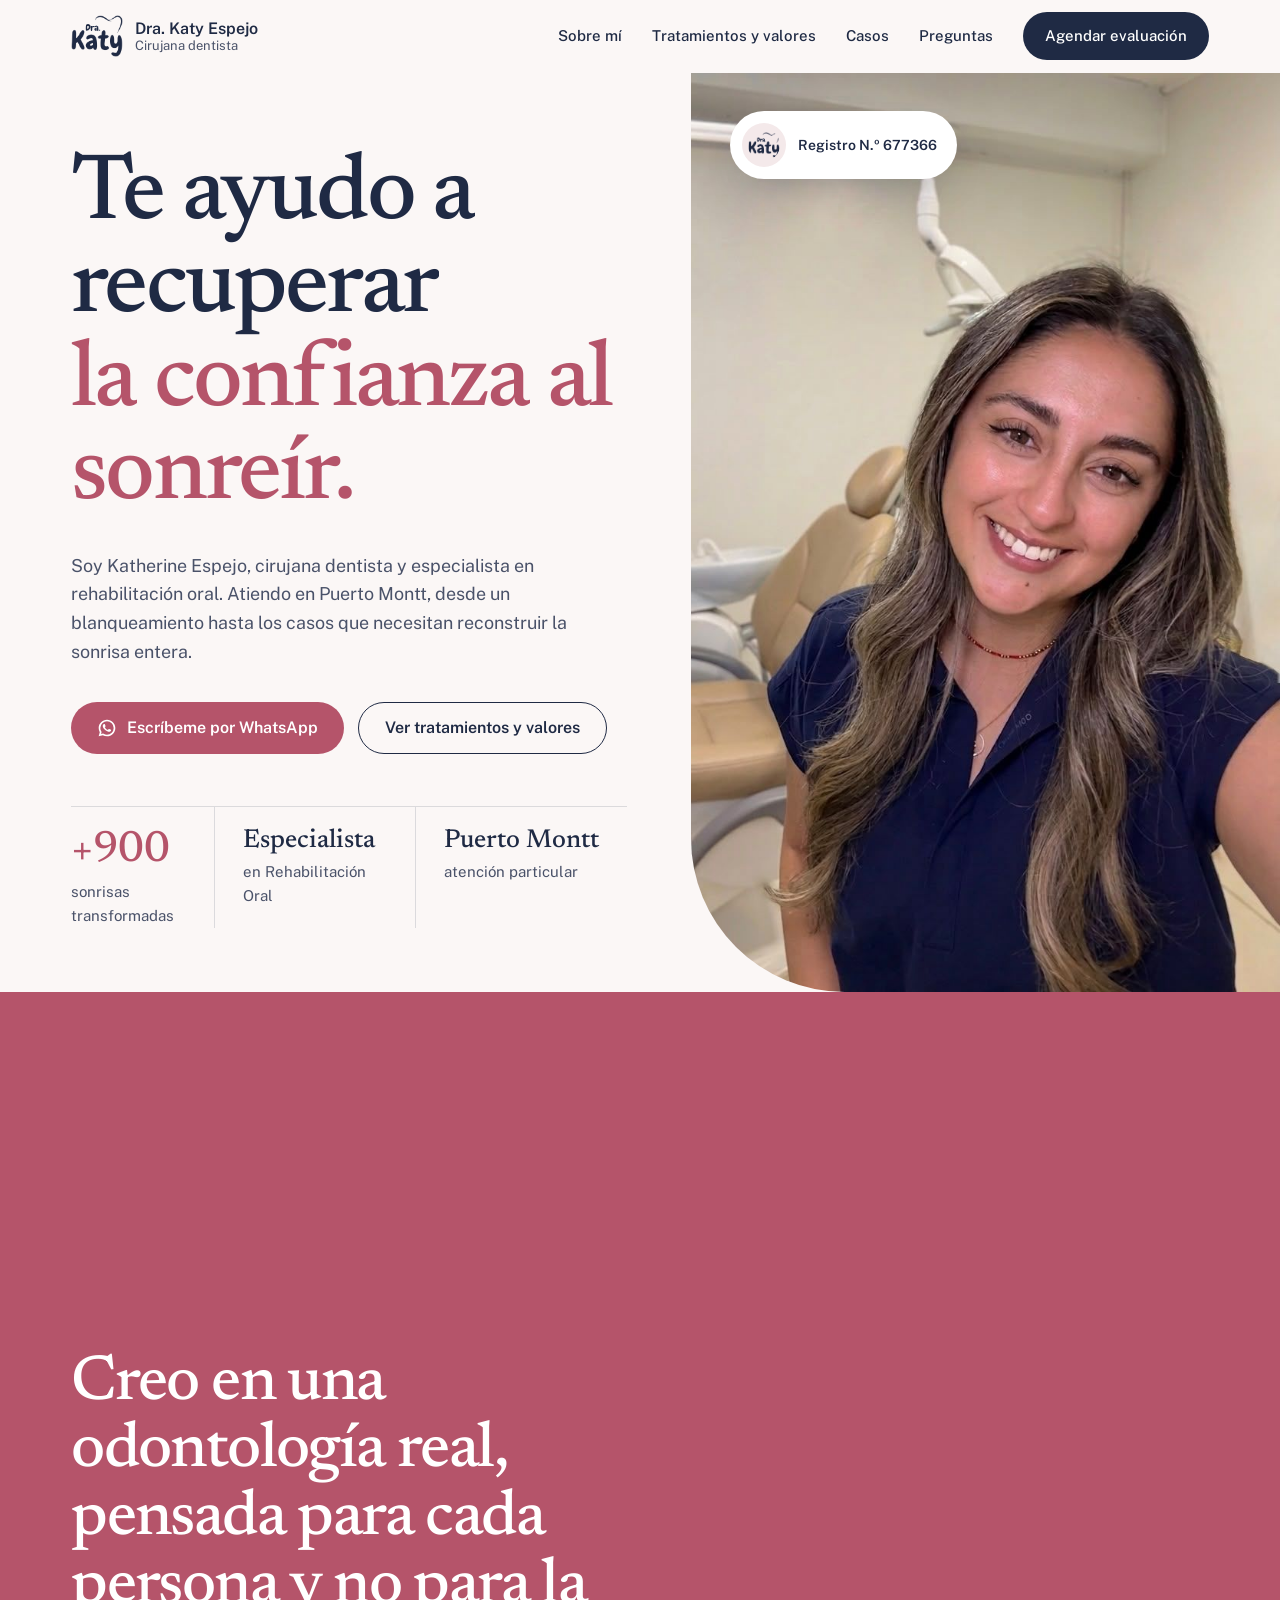
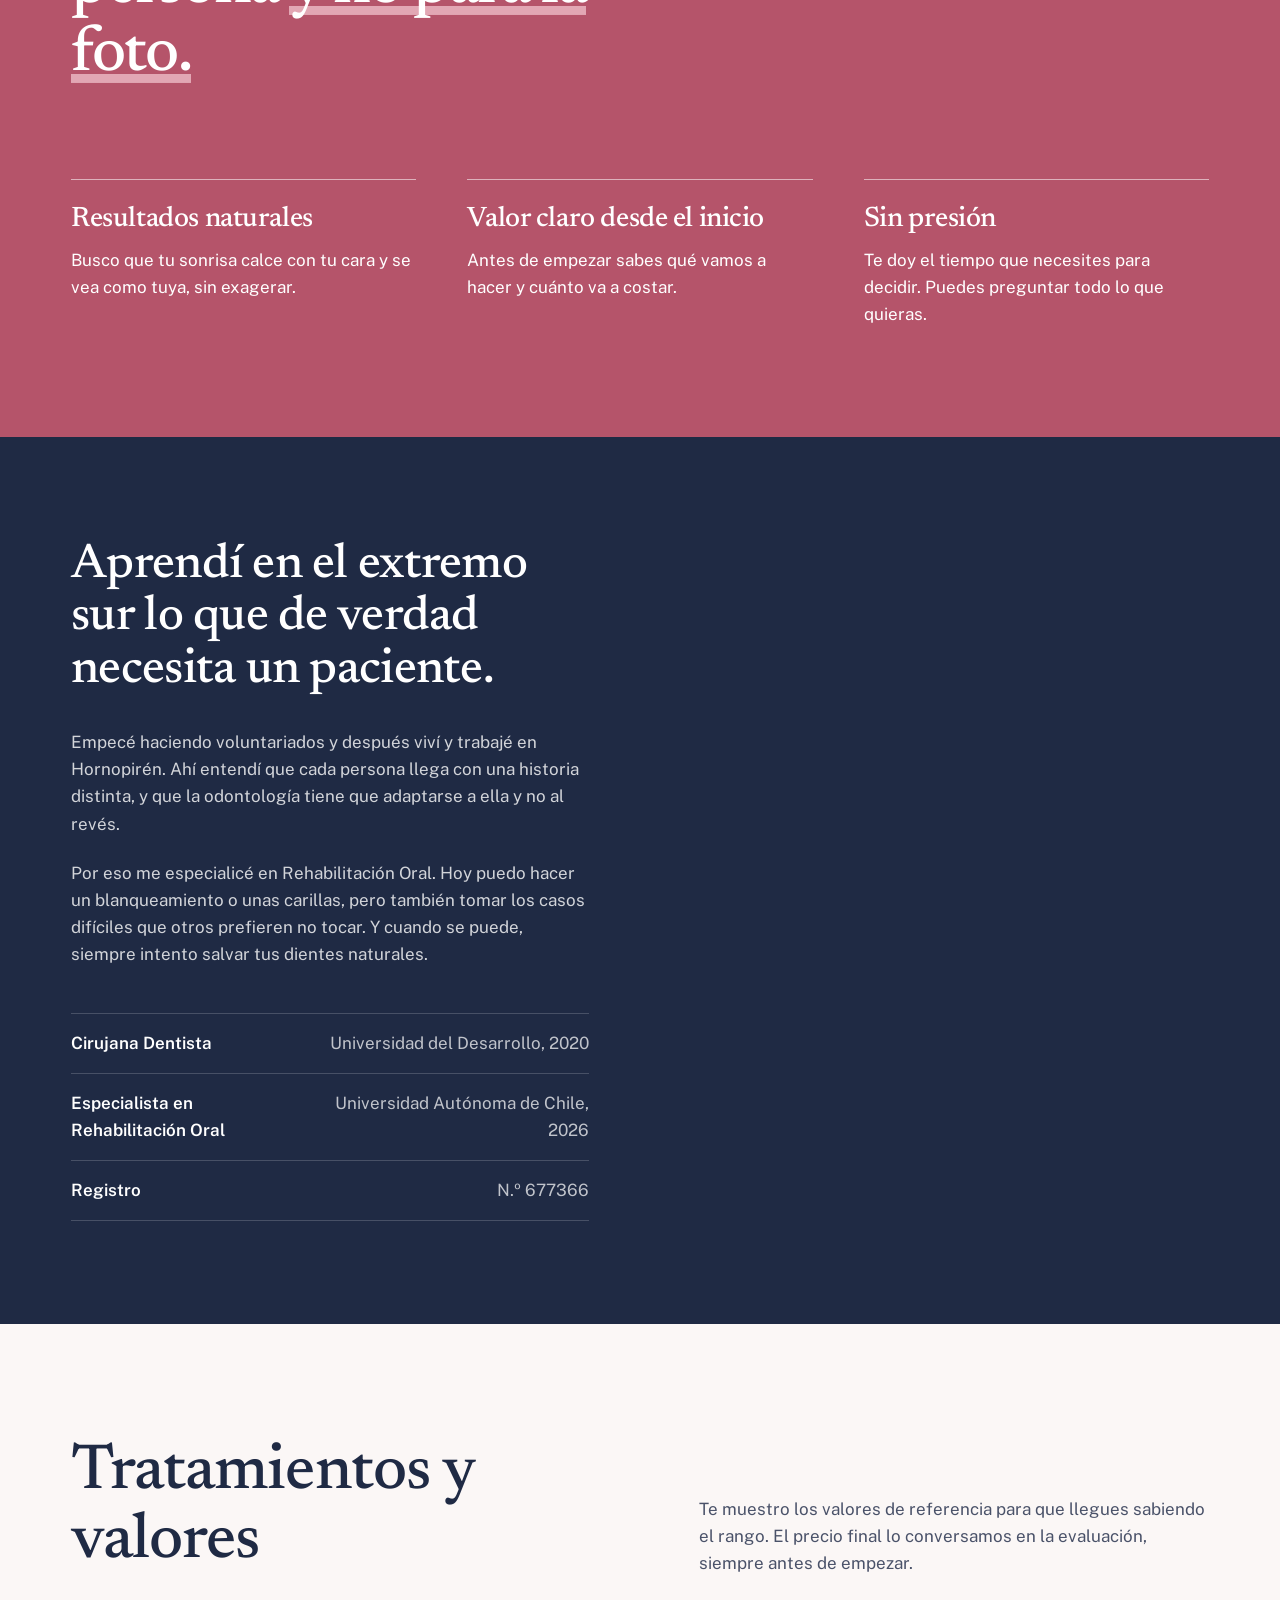
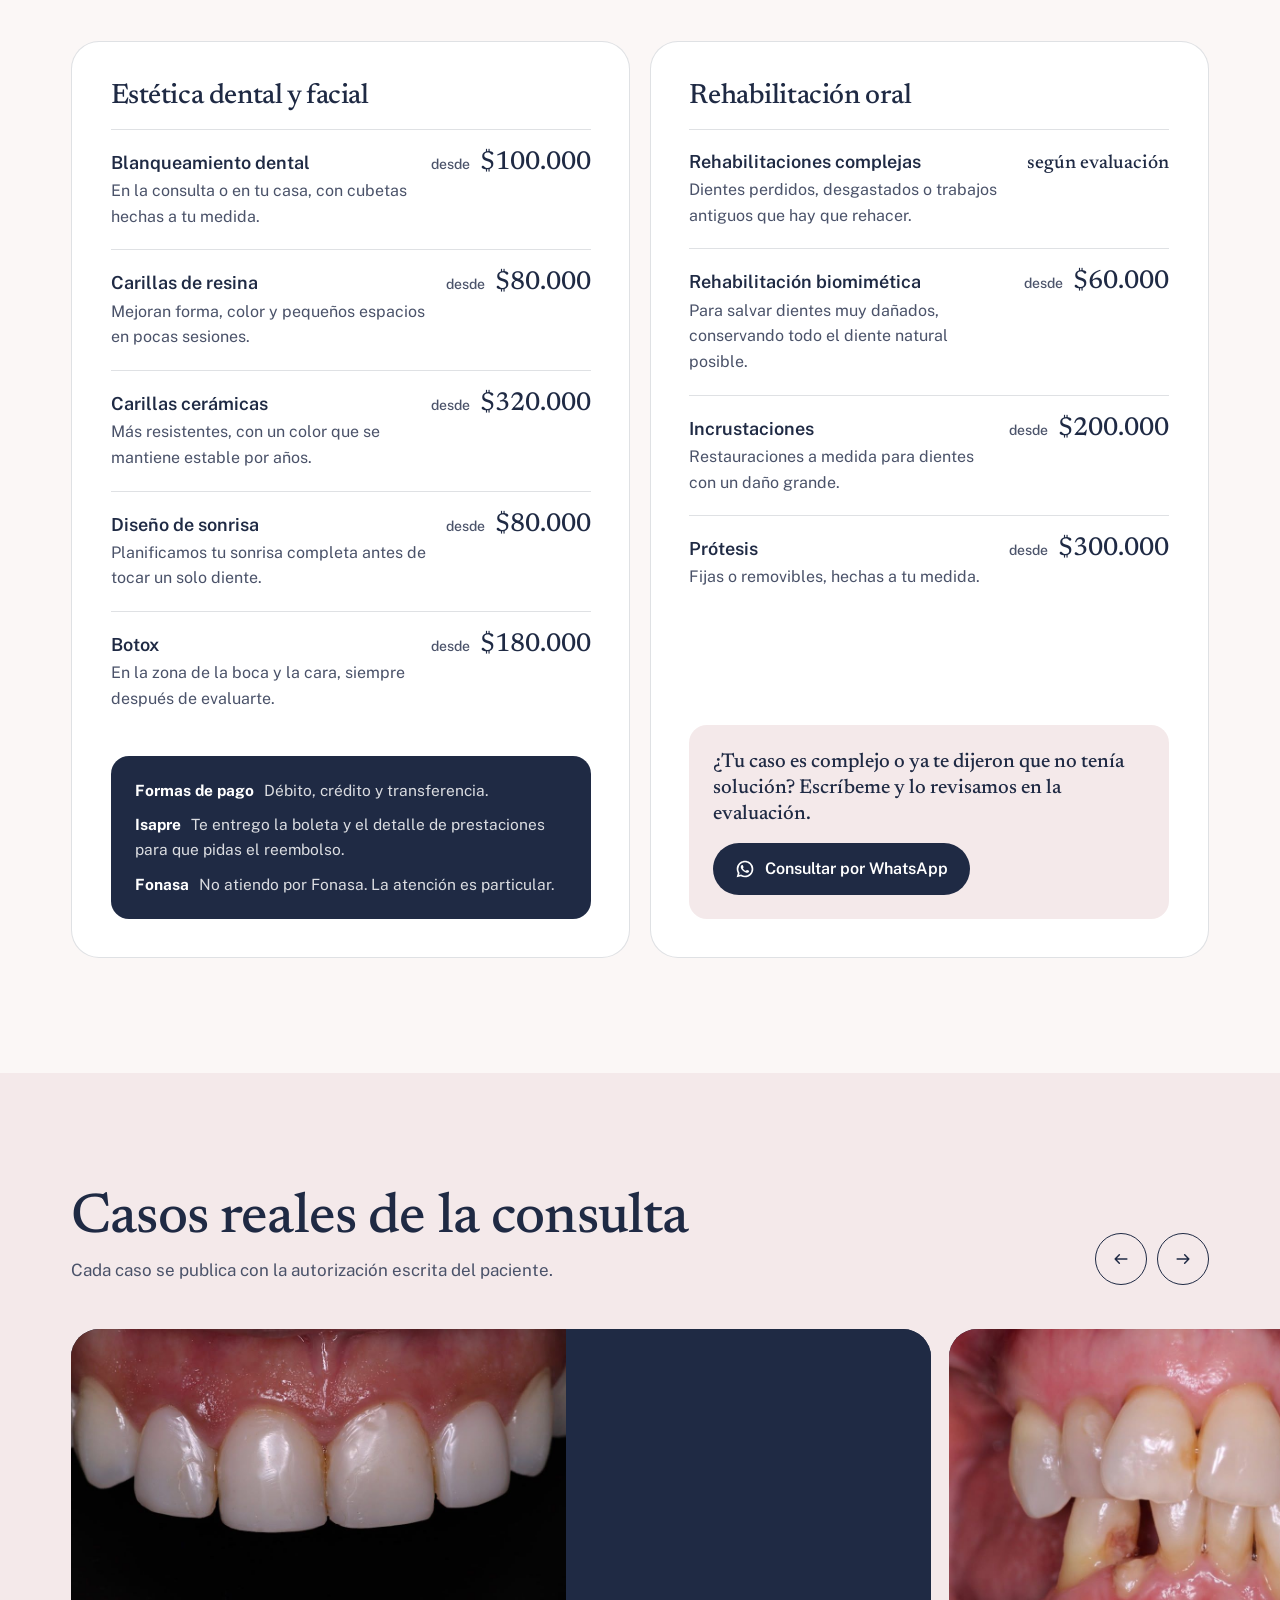
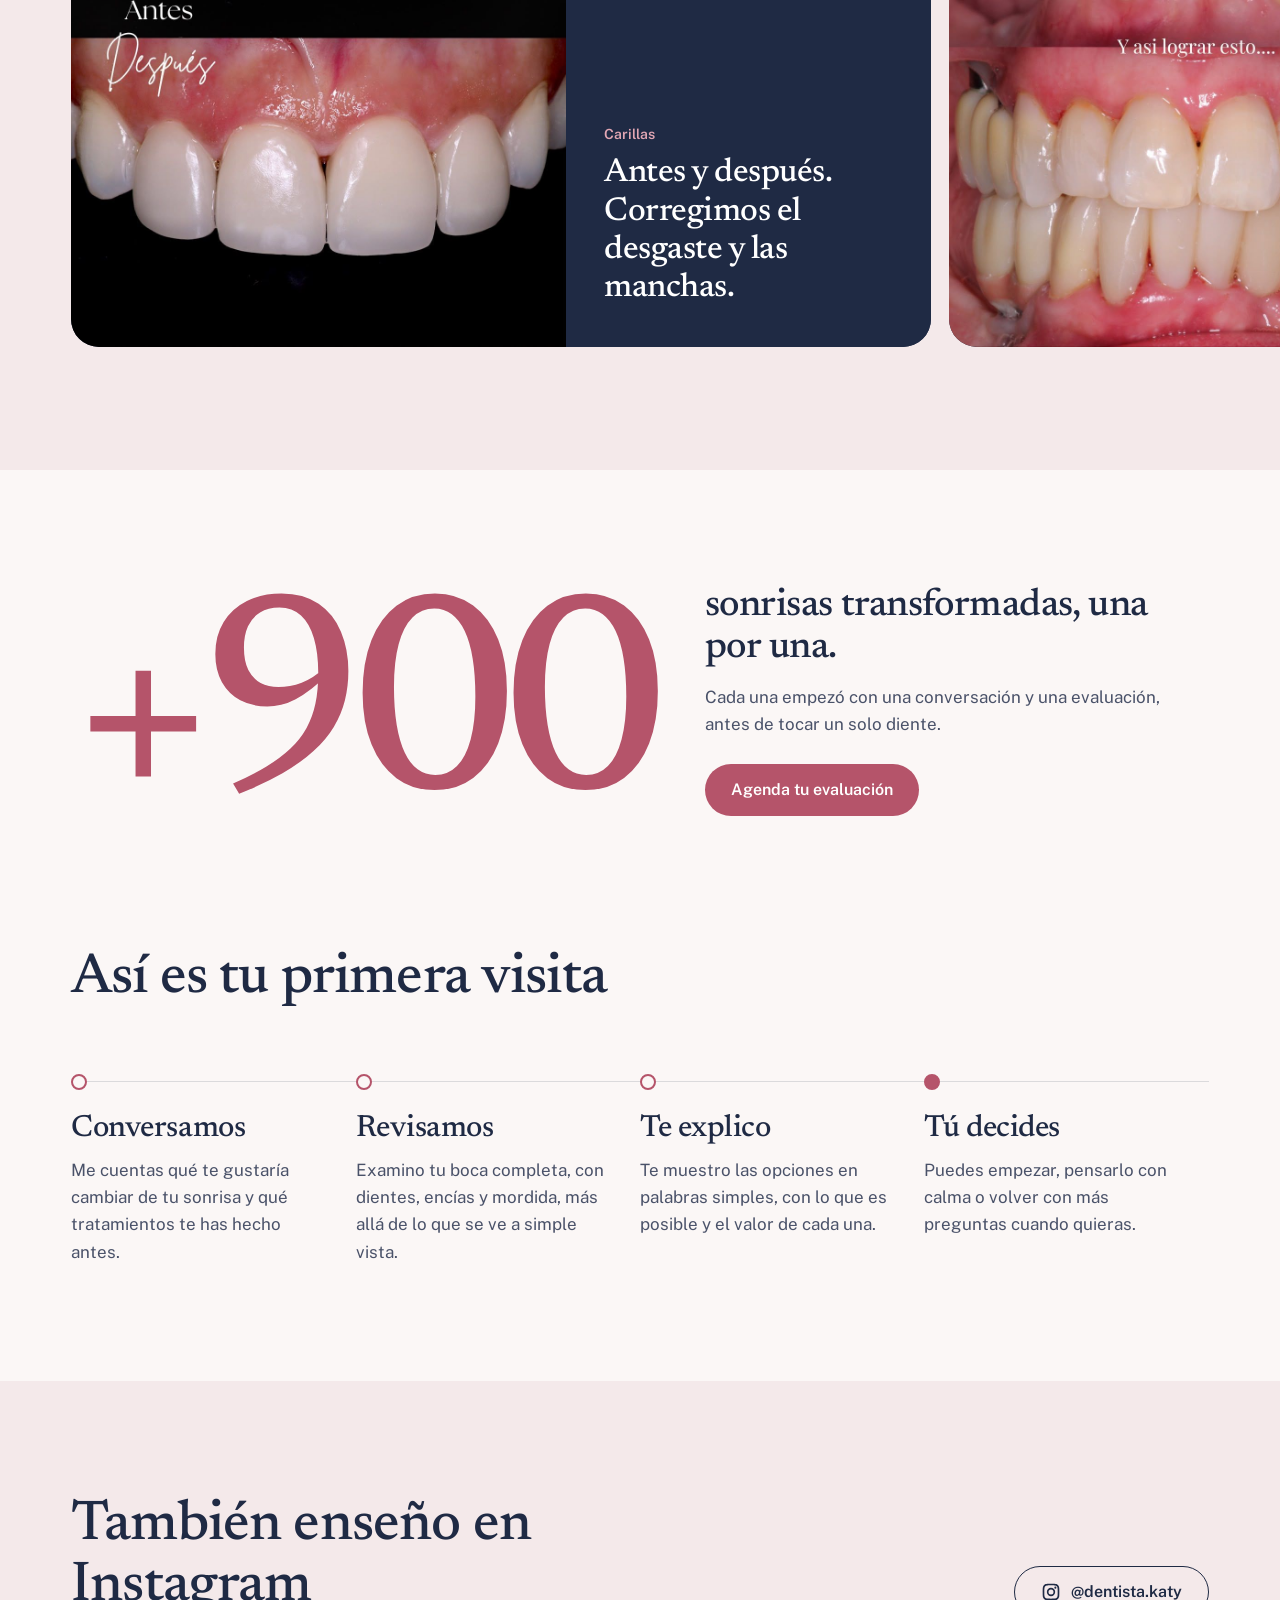
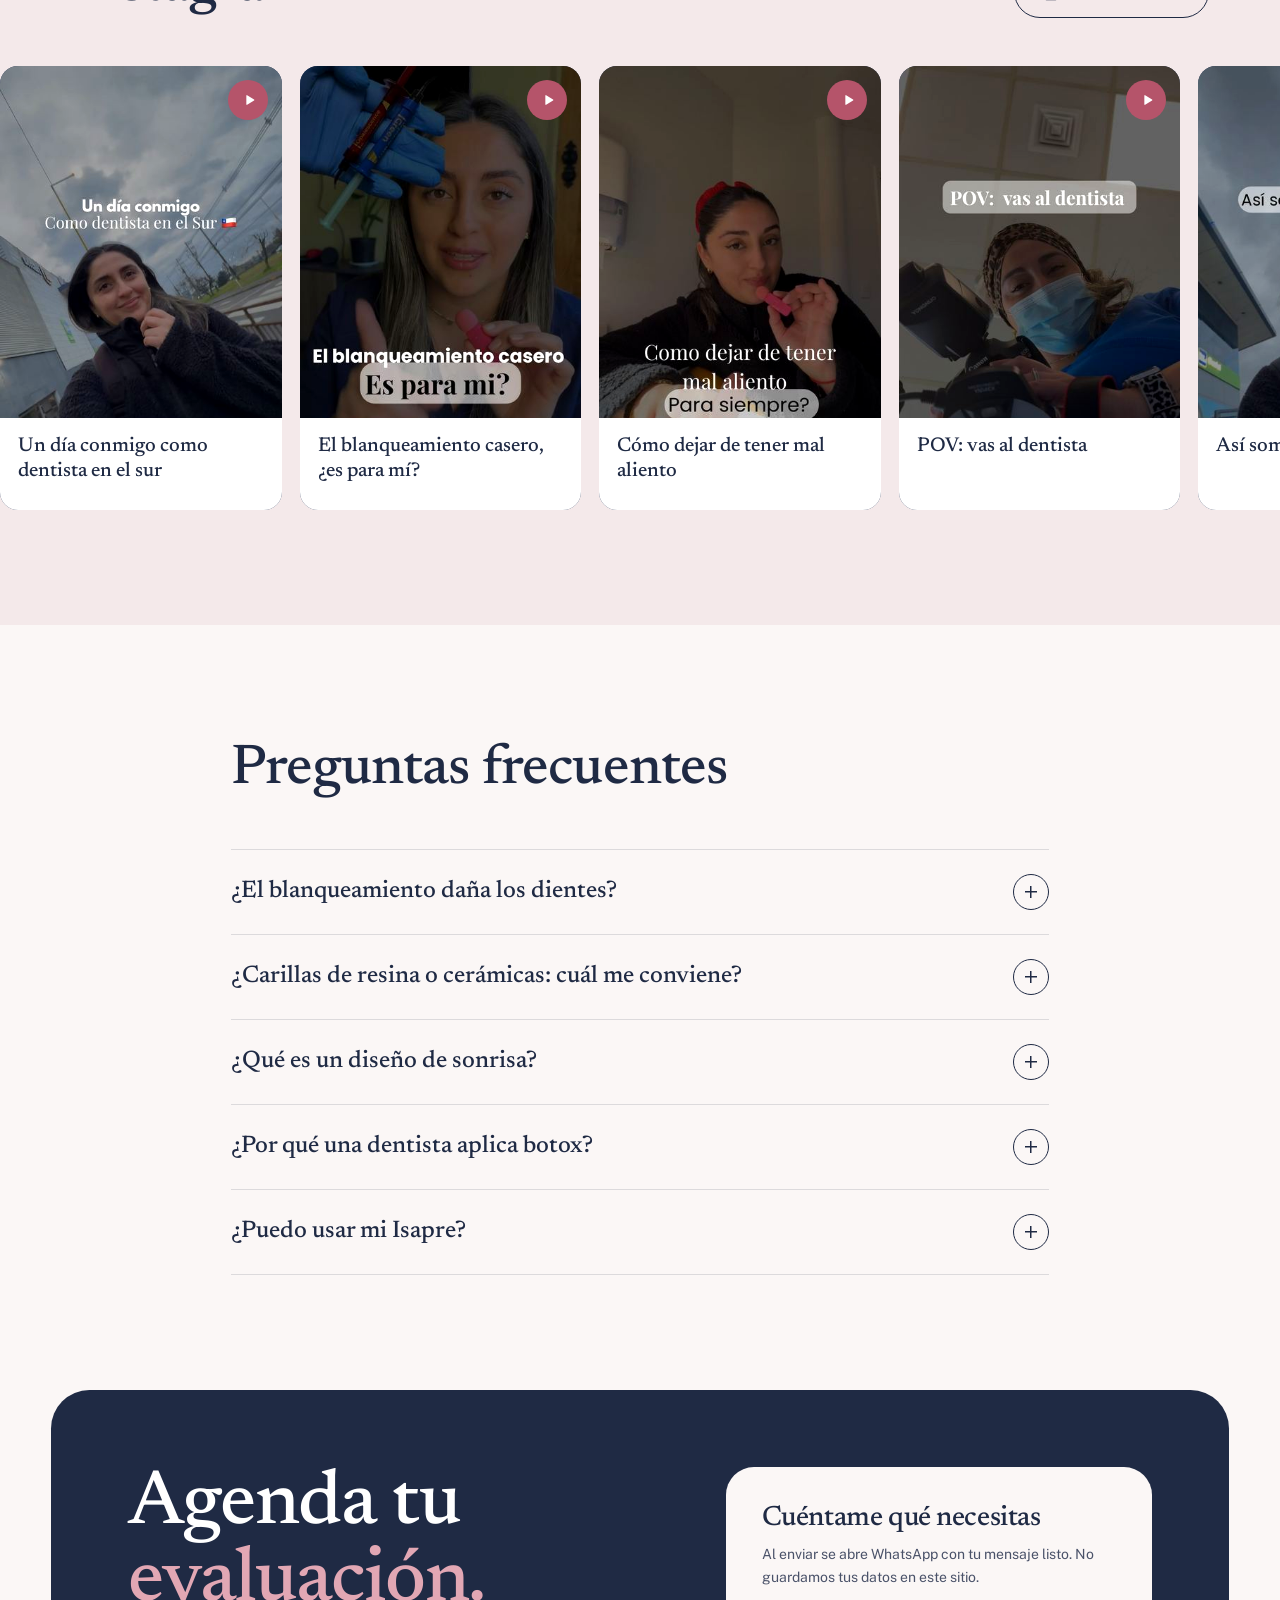
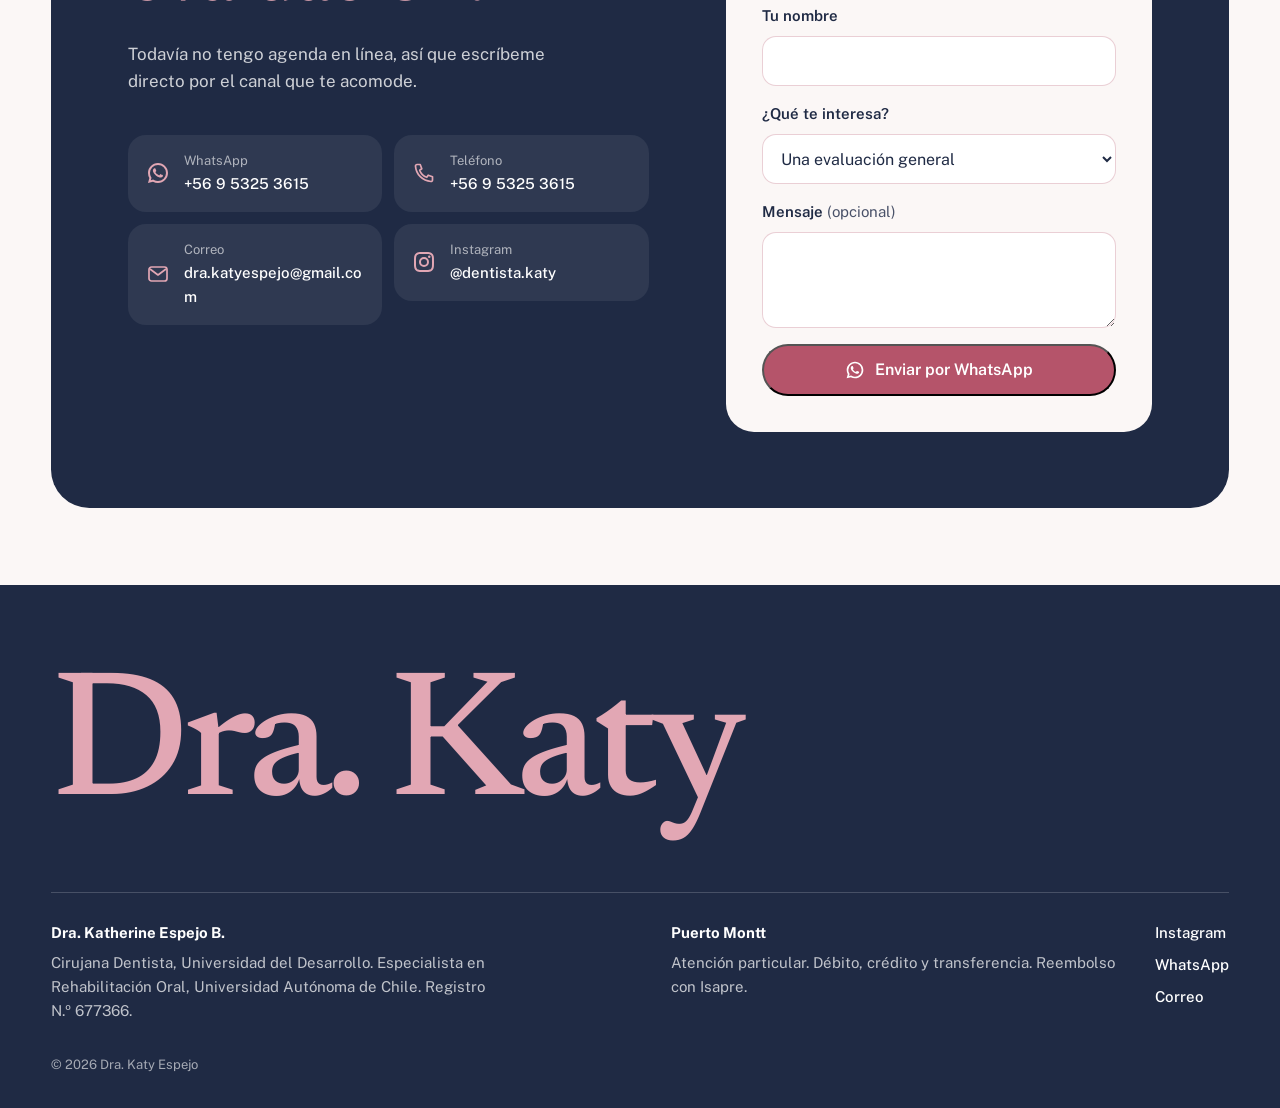
==== commit f419459e: "Ronda 7: cifra +900 en grande, casos destacados de a uno, precios más tranquilos, entrada sin pausa " ====
--- a/nuevo/index.html
+++ b/nuevo/index.html
@@ -194,6 +194,16 @@
     </ul>
   </section>
 
+  <!-- Cifra -->
+  <section class="bignum" aria-label="Más de 900 sonrisas transformadas">
+    <p class="bignum__n reveal" aria-hidden="true">+900</p>
+    <div class="bignum__txt reveal">
+      <p class="bignum__lead">sonrisas transformadas, una por una.</p>
+      <p>Cada una empezó con una conversación y una evaluación, antes de tocar un solo diente.</p>
+      <a class="btn btn--rose" href="#contacto">Agenda tu evaluación</a>
+    </div>
+  </section>
+
   <!-- Primera visita -->
   <section class="visit" aria-labelledby="v-title">
     <h2 id="v-title" class="reveal">Así es tu primera visita</h2>
--- a/nuevo/styles.css
+++ b/nuevo/styles.css
@@ -115,7 +115,7 @@
 
 /* Manifiesto */
 .manifesto { background: var(--rose); color: #fff; padding: clamp(72px, 8.5vw, 128px) max(var(--gut), calc((100vw - var(--wrap)) / 2 + var(--gut))); }
-.manifesto__top { display: grid; grid-template-columns: 1.55fr .75fr; gap: clamp(32px, 6vw, 96px); align-items: end; }
+.manifesto__top { display: grid; grid-template-columns: 1.25fr 1fr; gap: clamp(32px, 6vw, 96px); align-items: end; }
 .manifesto__text { font-size: clamp(36px, 5vw, 76px); line-height: 1.06; letter-spacing: -.025em; }
 .manifesto__photo { margin: 0; border-radius: var(--r-md) var(--r-md) var(--r-md) clamp(60px, 8vw, 140px); }
 .manifesto__photo img { width: 100%; aspect-ratio: 4 / 5; object-fit: cover; object-position: 50% 45%; border-radius: var(--r-md) var(--r-md) var(--r-md) clamp(60px, 8vw, 140px); }
@@ -141,7 +141,7 @@
 .creds dd { margin: 0; color: rgba(255, 255, 255, .72); text-align: right; }
 .about__photos { position: relative; background: var(--blush); min-height: 560px; }
 .about__main { position: absolute; inset: 0; width: 100%; height: 100%; object-fit: cover; object-position: 50% 35%; }
-.about__quote { position: absolute; left: clamp(20px, 3vw, 40px); bottom: clamp(20px, 3vw, 40px); margin: 0; max-width: 360px; padding: 24px 26px; border-radius: var(--r-md) var(--r-md) var(--r-md) 48px; background: var(--paper); color: var(--navy); box-shadow: 0 24px 50px -24px rgba(20, 26, 44, .5); }
+.about__quote { position: absolute; left: clamp(20px, 3vw, 40px); top: clamp(20px, 3vw, 40px); margin: 0; max-width: 360px; padding: 24px 26px; border-radius: var(--r-md) var(--r-md) var(--r-md) 48px; background: var(--paper); color: var(--navy); box-shadow: 0 24px 50px -24px rgba(20, 26, 44, .5); }
 .about__quote p { font: 500 clamp(24px, 2.2vw, 30px)/1.15 var(--serif); letter-spacing: -.015em; }
 .about__quote cite { display: block; margin-top: 12px; font: normal 600 13px/1.3 var(--sans); color: var(--rose-deep); }
 .about__detail {
@@ -158,18 +158,19 @@
 .treat__grid { margin-top: clamp(40px, 5vw, 64px); display: grid; grid-template-columns: 1fr 1fr; gap: 20px; align-items: stretch; }
 .treat__group { background: #fff; border-radius: var(--r-lg); padding: clamp(28px, 3vw, 44px); border: 1px solid var(--line); }
 .treat__group h3 { font-size: 28px; padding-bottom: 18px; }
-.treat__group--dark { background: var(--blush); border-color: transparent; display: flex; flex-direction: column; }
-.treat__cta { margin-top: auto; padding: 24px; border-radius: var(--r-md); background: #fff; display: grid; gap: 16px; }
+.treat__group--dark { display: flex; flex-direction: column; }
+.treat__cta { margin-top: auto; padding: 24px; border-radius: var(--r-md); background: var(--blush); display: grid; gap: 16px; }
 .treat__cta p { font: 500 20px/1.3 var(--serif); }
+.treat__cta .btn { padding: 0 22px; }
 .treat__group--dark .tlist { margin-bottom: 24px; }
 .btn--navy { background: var(--navy); color: #fff; justify-self: start; }
 .btn--navy:hover { background: var(--rose); }
-.tlist li { display: flex; justify-content: space-between; align-items: baseline; gap: 20px; padding: 18px 0; border-top: 1px solid var(--line); }
+.tlist li { display: flex; justify-content: space-between; align-items: baseline; gap: 20px; padding: 20px 0; border-top: 1px solid var(--line); }
 .tlist h4 { font: 600 18px/1.3 var(--sans); letter-spacing: 0; }
 .tlist p { font-size: 16px; color: var(--muted); margin-top: 4px; }
 .price { flex: none; font: 500 26px/1 var(--serif); color: var(--navy); white-space: nowrap; }
 .price small { font: 500 14px/1 var(--sans); color: var(--muted); margin-right: 4px; }
-.price--eval { font: 600 15px/1.2 var(--sans); color: var(--rose-deep); }
+.price--eval { font: 500 19px/1.2 var(--serif); color: var(--navy); }
 .treat__group--light { display: flex; flex-direction: column; }
 .payinfo { margin-top: auto; display: grid; gap: 10px; padding: 22px 24px; border-radius: var(--r-md); background: var(--navy); color: rgba(255, 255, 255, .84); font-size: 15.5px; }
 .treat__group--light .tlist { margin-bottom: 24px; }
@@ -189,12 +190,20 @@
   scroll-padding-left: max(var(--gut), calc((100vw - var(--wrap)) / 2 + var(--gut)));
 }
 .cases__track::-webkit-scrollbar { display: none; }
-.case { position: relative; flex: 0 0 clamp(290px, 42vw, 600px); border-radius: var(--r-lg); overflow: hidden; scroll-snap-align: start; background: var(--navy); display: flex; flex-direction: column; }
-.case img { width: 100%; aspect-ratio: 4 / 5; object-fit: cover; transition: transform .8s cubic-bezier(.2, .7, .2, 1); }
+.case { position: relative; flex: 0 0 min(860px, 74vw); border-radius: var(--r-lg); overflow: hidden; scroll-snap-align: start; background: var(--navy); display: grid; grid-template-columns: 1.15fr .85fr; }
+.case img { width: 100%; height: 100%; aspect-ratio: 4 / 5; object-fit: cover; transition: transform .8s cubic-bezier(.2, .7, .2, 1); }
 .case:hover img { transform: scale(1.04); }
-.case__txt { flex: 1; padding: 22px 24px 26px; color: #fff; background: var(--navy); }
+.case__txt { display: flex; flex-direction: column; justify-content: flex-end; padding: clamp(24px, 3vw, 44px); color: #fff; background: var(--navy); }
 .case__txt span { display: inline-block; font-size: 14px; font-weight: 600; color: var(--rose-soft); }
-.case__txt p { margin-top: 6px; font: 500 24px/1.25 var(--serif); }
+.case__txt p { margin-top: 10px; font: 500 clamp(24px, 2.6vw, 38px)/1.15 var(--serif); letter-spacing: -.015em; }
+
+/* Cifra grande */
+.bignum { max-width: var(--wrap); margin: 0 auto; padding: clamp(72px, 9vw, 140px) var(--gut) 0; display: grid; grid-template-columns: auto 1fr; gap: clamp(24px, 4vw, 64px); align-items: end; }
+.bignum__n { font: 500 clamp(130px, 22vw, 330px)/.8 var(--serif); letter-spacing: -.05em; color: var(--rose); }
+.bignum__txt { padding-bottom: clamp(6px, 1.4vw, 22px); max-width: 30em; }
+.bignum__lead { font: 500 clamp(28px, 3vw, 44px)/1.1 var(--serif); letter-spacing: -.015em; }
+.bignum__txt > p:not(.bignum__lead) { margin-top: 14px; color: var(--muted); }
+.bignum .btn { margin-top: 26px; }
 
 /* Primera visita */
 .visit { max-width: var(--wrap); margin: 0 auto; padding: clamp(72px, 9vw, 130px) var(--gut); }
@@ -225,7 +234,7 @@
 
 /* Preguntas */
 .faq { max-width: 920px; margin: 0 auto; padding: clamp(72px, 9vw, 130px) var(--gut); }
-.faq h2 { font-size: clamp(36px, 4.4vw, 60px); text-align: center; }
+.faq h2 { font-size: clamp(36px, 4.4vw, 60px); }
 .faq__list { margin-top: 48px; border-top: 1px solid var(--line); }
 .faq details { border-bottom: 1px solid var(--line); }
 .faq summary { list-style: none; cursor: pointer; display: flex; justify-content: space-between; align-items: center; gap: 20px; padding: 24px 0; font: 500 clamp(20px, 2vw, 24px)/1.3 var(--serif); }
@@ -235,7 +244,7 @@
   linear-gradient(var(--navy), var(--navy)) center / 12px 1.5px no-repeat,
   linear-gradient(var(--navy), var(--navy)) center / 1.5px 12px no-repeat; transition: transform .3s, background-color .3s; }
 .faq details[open] summary::after { transform: rotate(45deg); }
-.faq details p { padding: 0 56px 26px 0; color: var(--muted); }
+.faq details p { padding: 0 56px 26px 0; color: var(--muted); font-size: 17px; }
 
 /* Contacto */
 .contact {
@@ -293,7 +302,7 @@
 .steps.reveal.is-in::before { transform: none; }
 /* Entrada: telón con el logo, luego portada palabra por palabra */
 :root { --d: .15s; }
-.intro-on { --d: 1.2s; }
+.intro-on { --d: .95s; }
 .intro { display: none; }
 .intro-on .intro {
   display: grid; place-items: center; position: fixed; inset: 0; z-index: 200;
@@ -373,7 +382,7 @@
   .hero__facts { order: 5; margin-left: var(--gut); margin-right: var(--gut); padding-left: 0 !important; padding-right: 0 !important; }
   .manifesto__top { grid-template-columns: 1fr; }
   .manifesto__photo { max-width: 78%; justify-self: end; }
-  .about__quote { left: 14px; right: 14px; bottom: 14px; max-width: none; padding: 18px 20px; }
+  .about__quote { left: 14px; right: auto; top: 14px; max-width: 62% !important; max-width: none; padding: 18px 20px; }
   .about__quote p { font-size: 22px; }
   .about__photos { aspect-ratio: 4 / 4.4 !important; }
   .hero__photo > img { border-radius: 0 0 0 96px; object-position: 50% 25%; }
@@ -391,9 +400,8 @@
   .tlist li { flex-direction: column; gap: 8px; }
   .treat__group { min-width: 0; }
   .tlist li > div { min-width: 0; flex: 1; }
-  .treat__cta .btn { width: 100%; white-space: normal; text-align: center; }
+  .treat__cta .btn { width: 100%; font-size: 15px; padding: 0 16px; }
   .price { font-size: 22px; }
-  .case { flex-basis: 84vw; }
   .reels__track li { width: 62vw; }
   .hero__facts { grid-template-columns: 1fr 1fr; }
   .hero__facts li { max-width: none; }
@@ -412,6 +420,10 @@
   .steps li { padding: 0 0 32px 40px; }
   .faq h2 { text-align: left; }
   .faq details p { padding-right: 0; }
+  .case { flex-basis: 84vw; grid-template-columns: 1fr; }
+  .case img { height: auto; }
+  .bignum { grid-template-columns: 1fr; gap: 8px; }
+  .contact > * { min-width: 0; }
   .contact { margin-left: 12px; margin-right: 12px; padding: 36px 22px 22px; }
   .channels { grid-template-columns: 1fr; }
   .foot__row { grid-template-columns: 1fr; gap: 24px; }
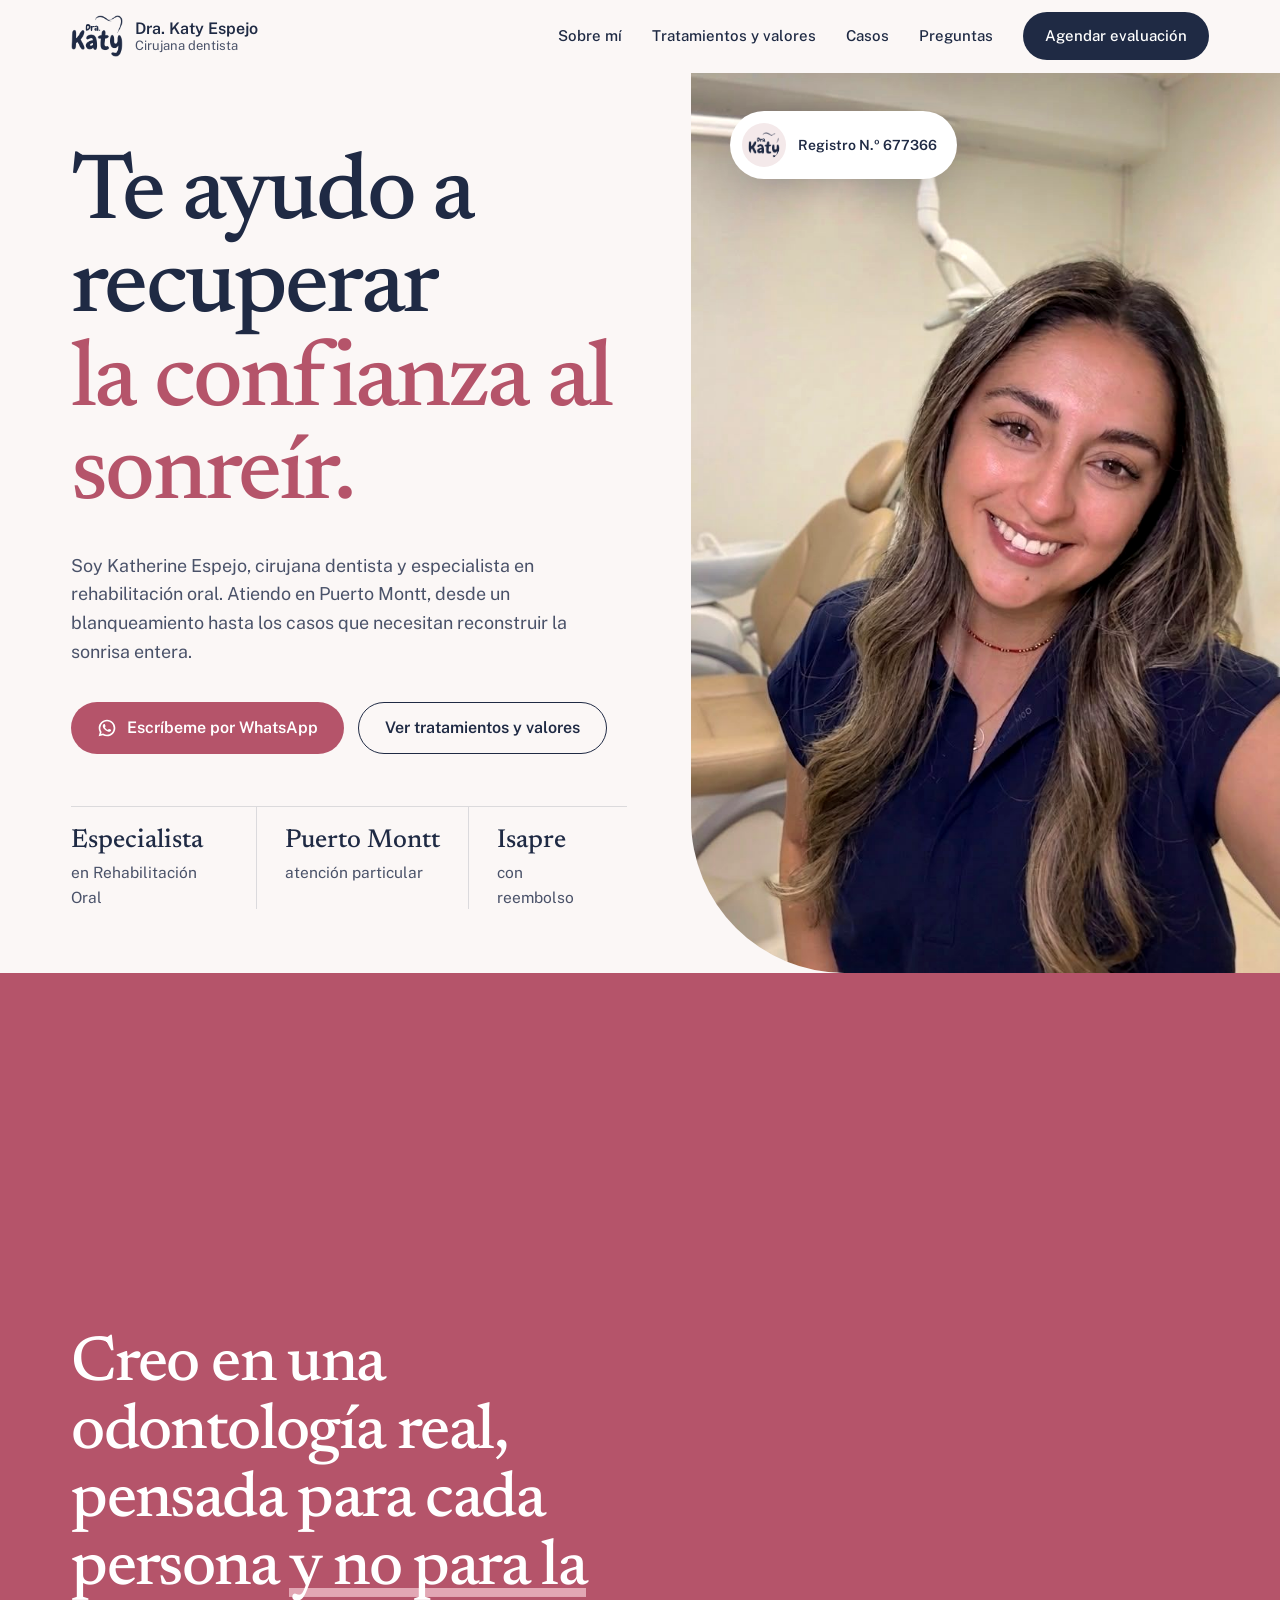
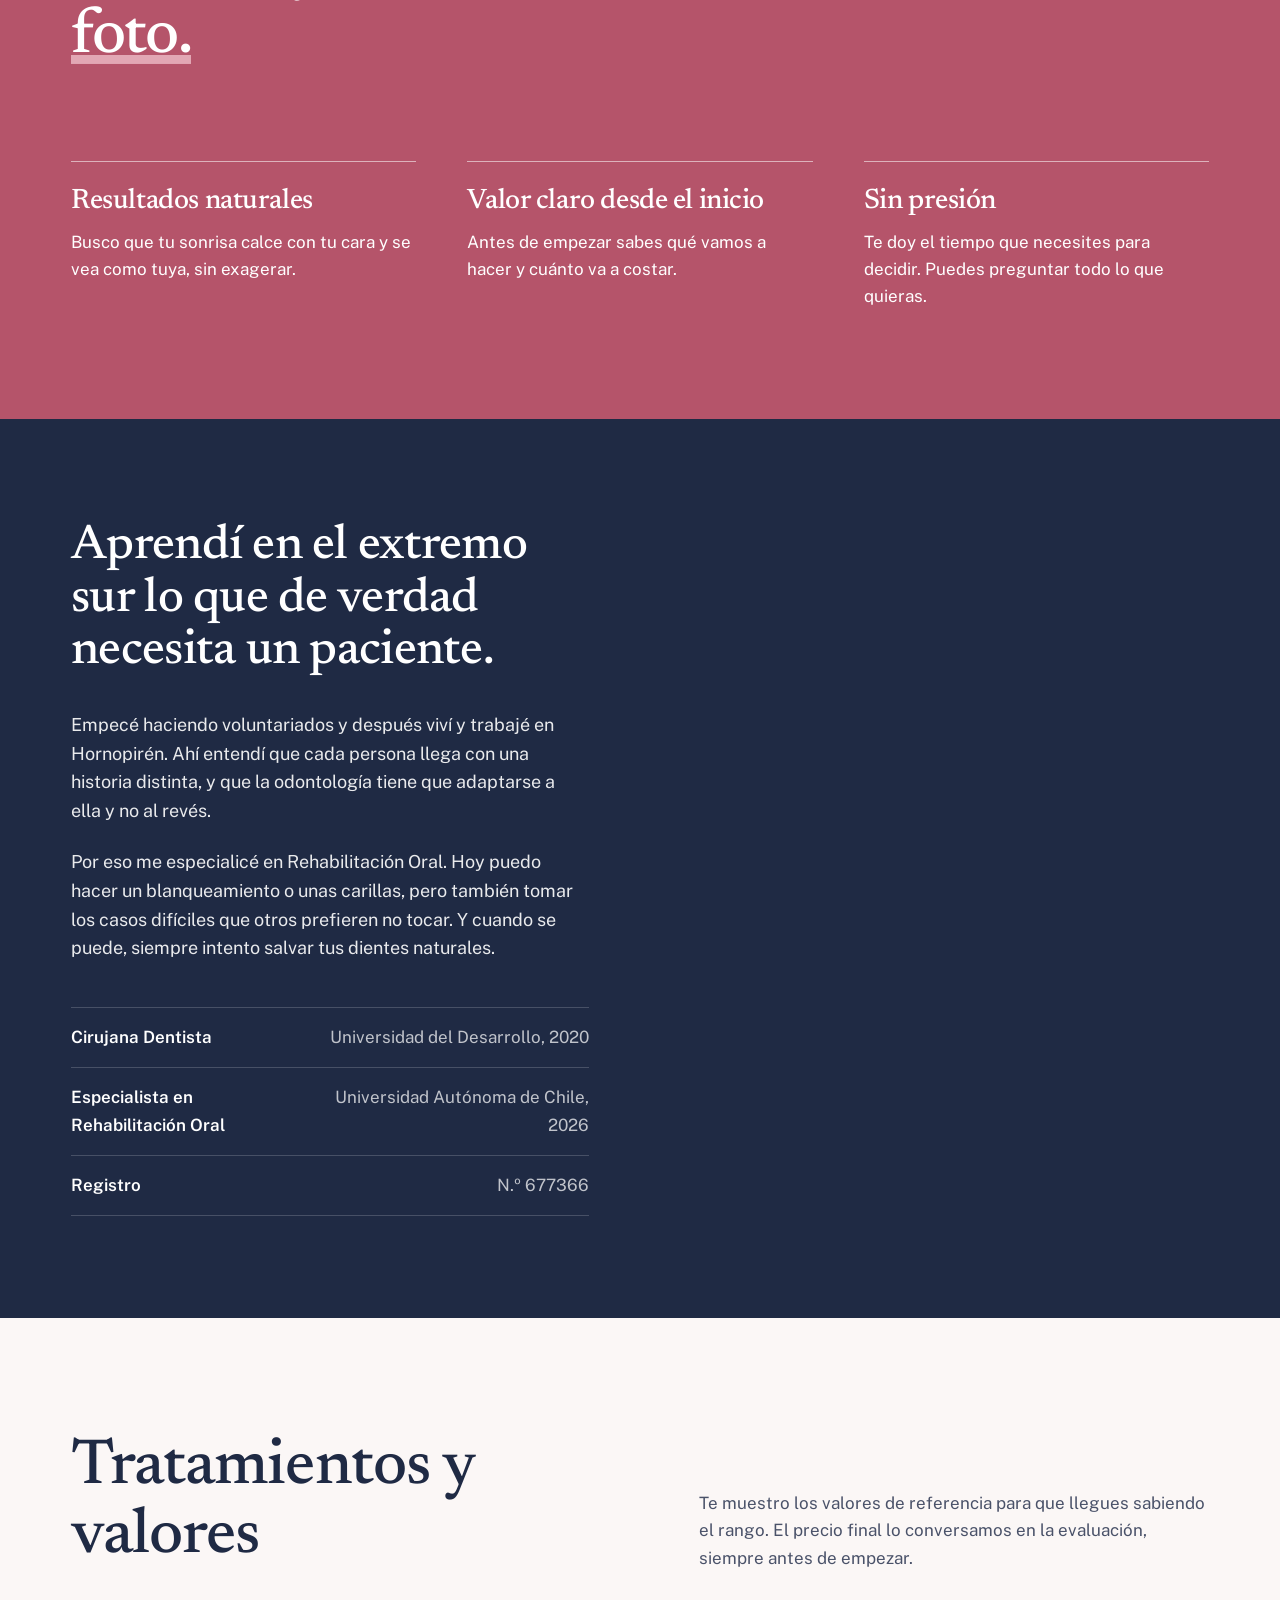
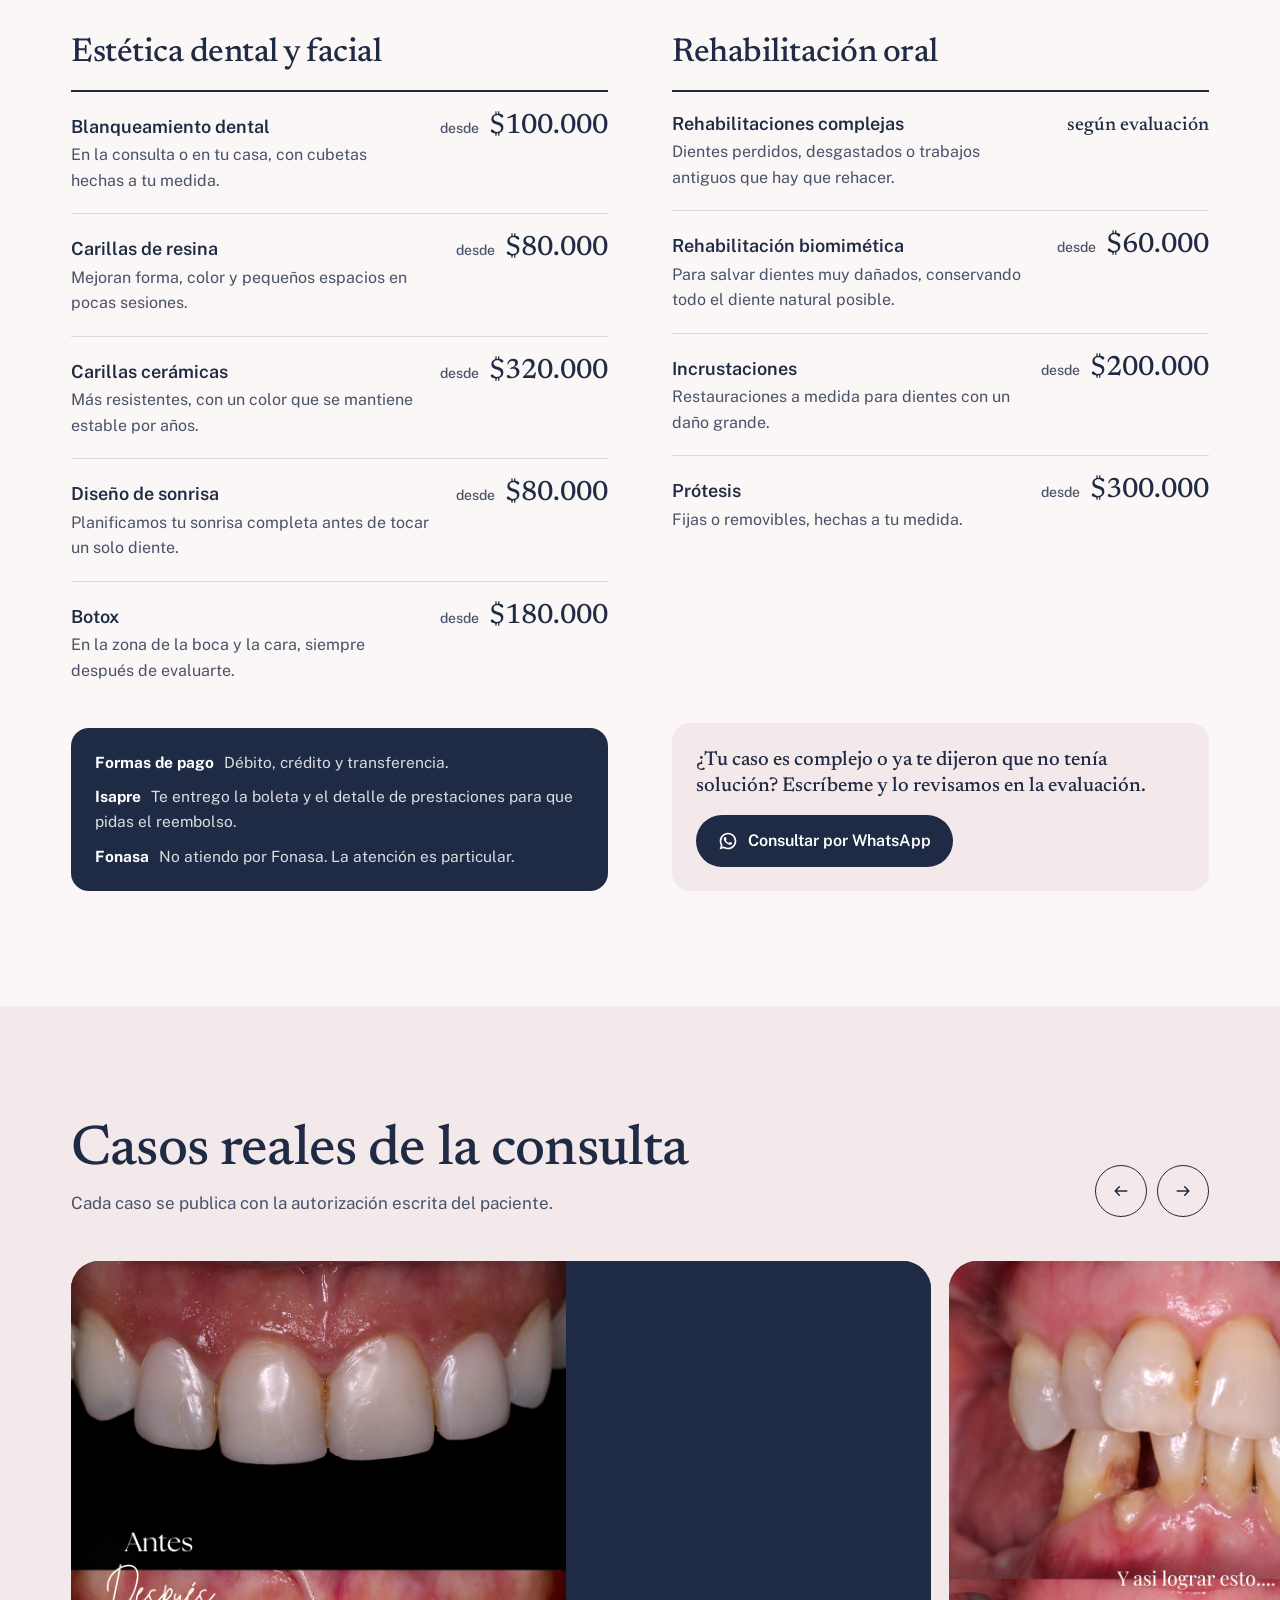
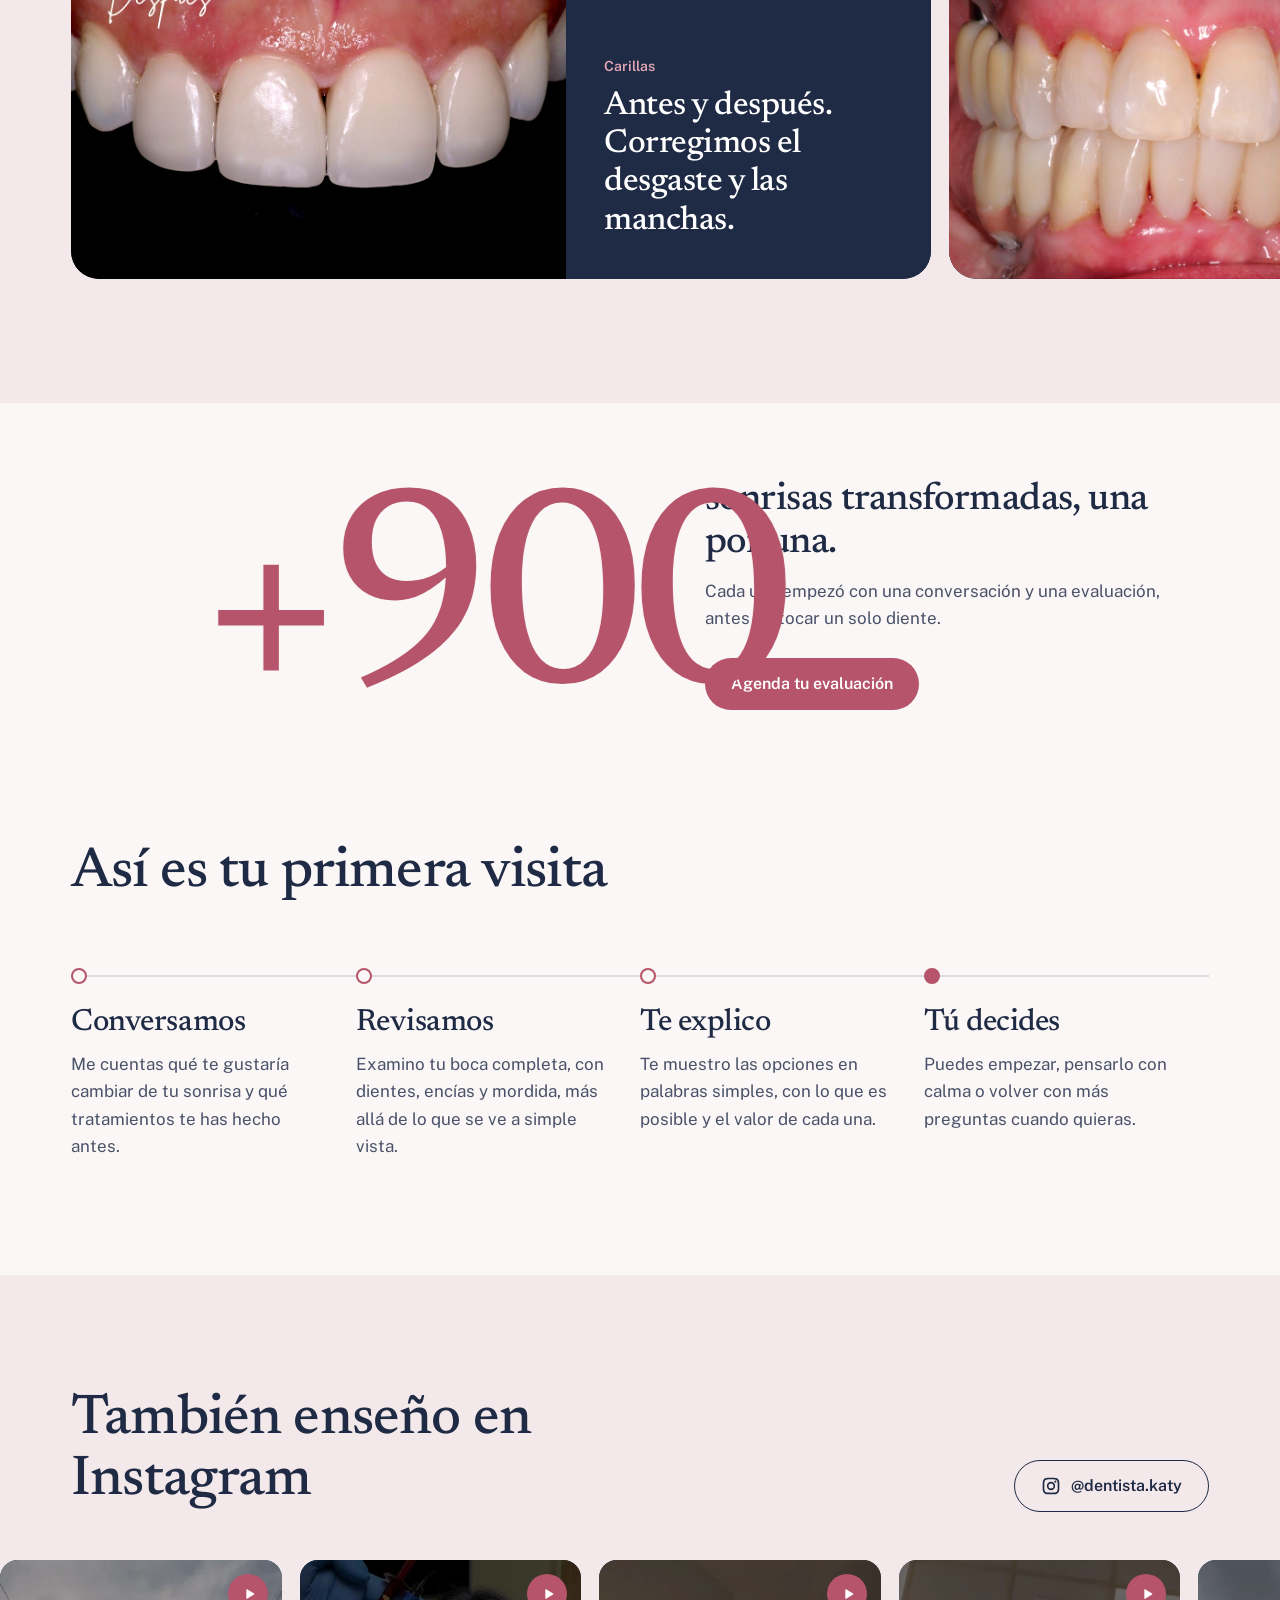
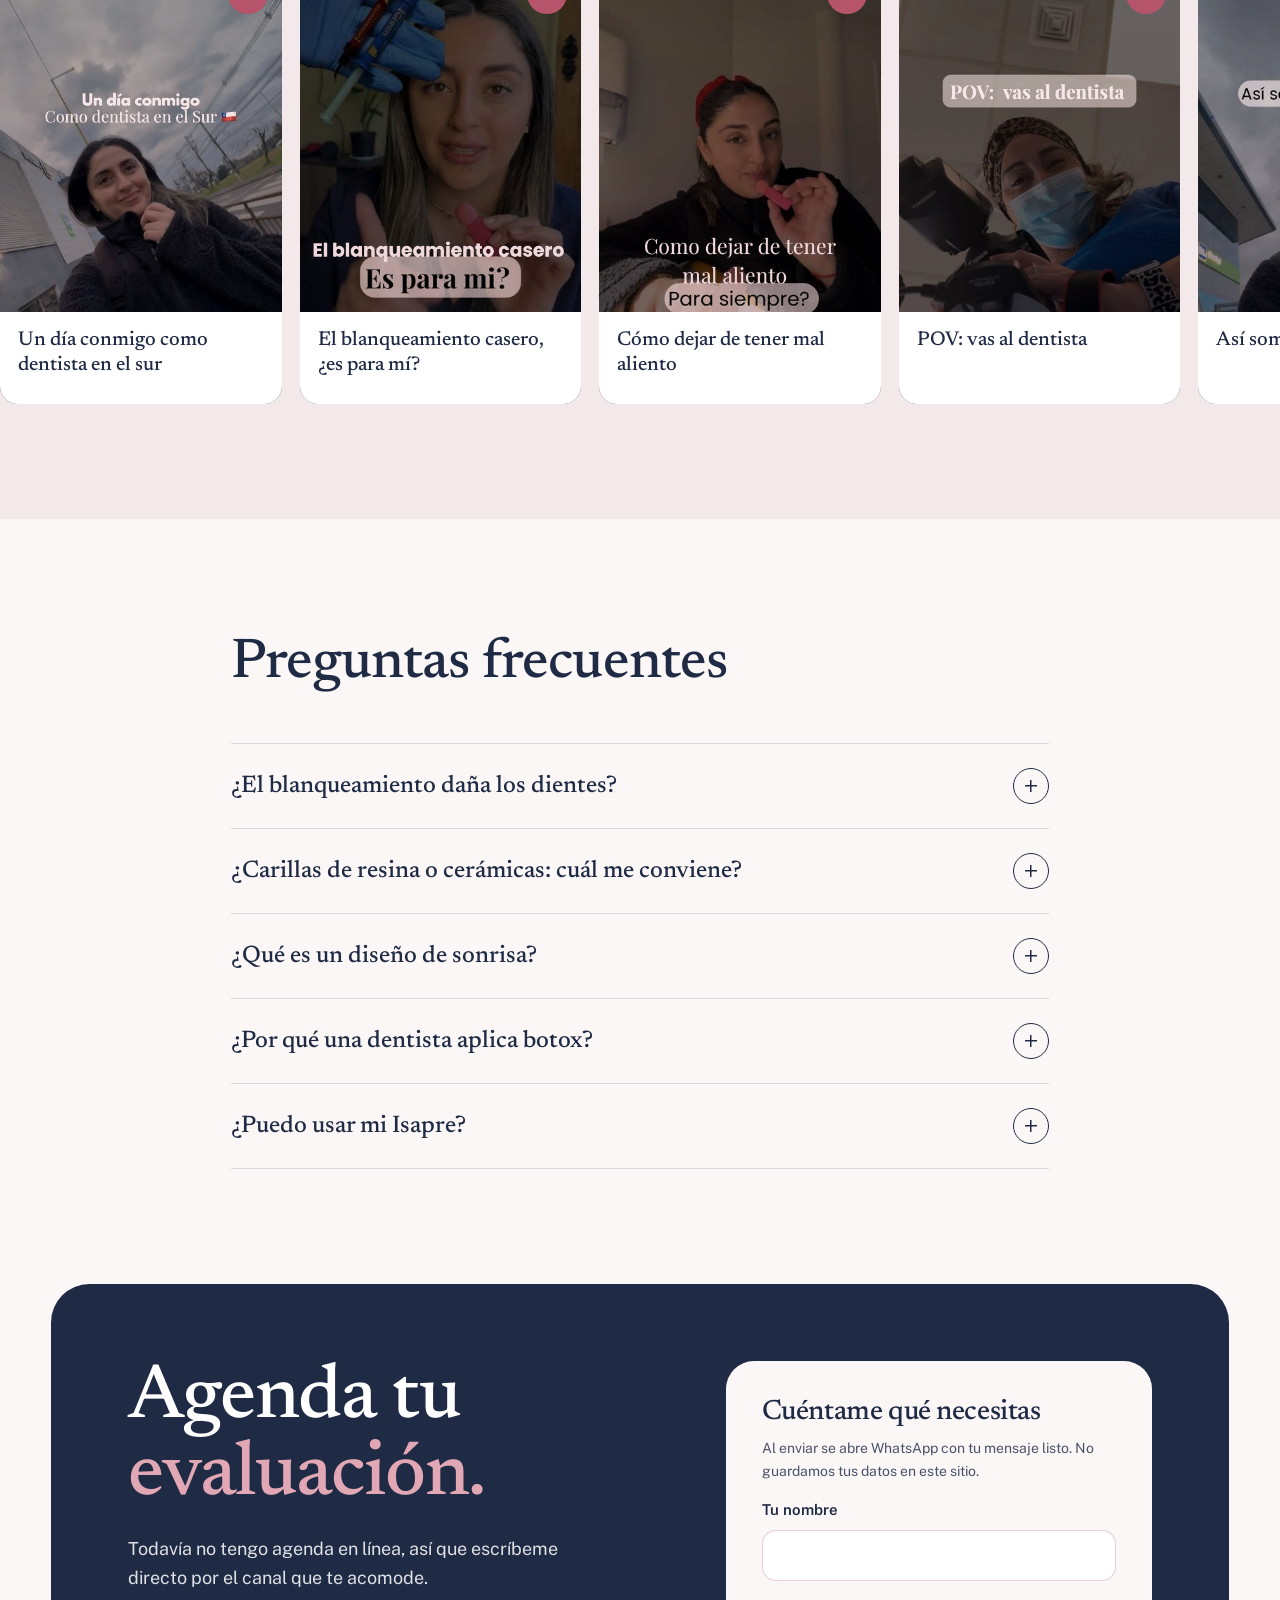
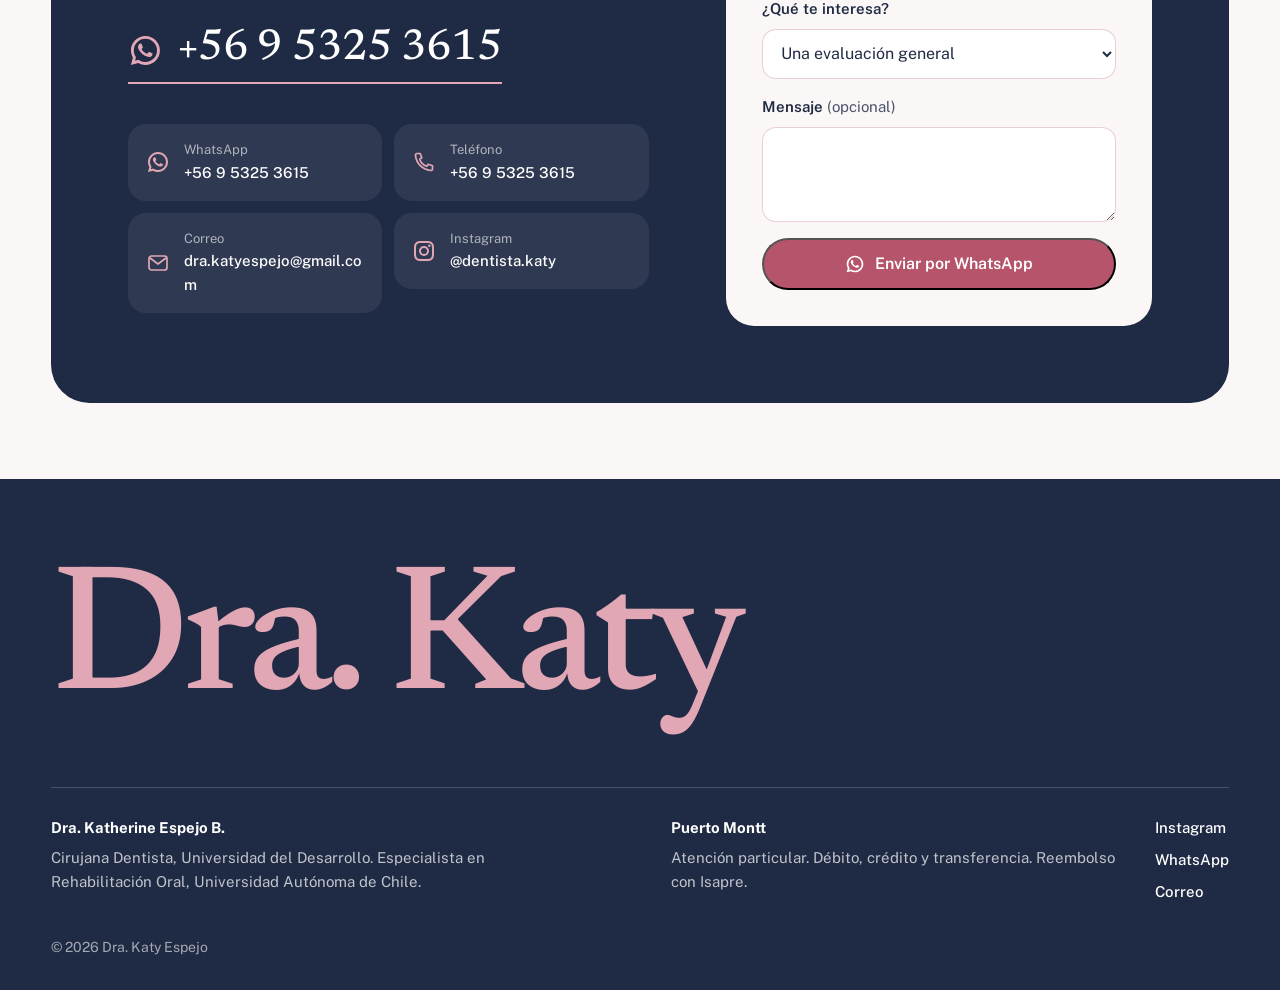
==== commit 8f516ff3: "Ronda 8: tono común en fotos, precios en columnas abiertas, +900 que entra al hacer scroll Co-Author" ====
--- a/nuevo/index.html
+++ b/nuevo/index.html
@@ -76,9 +76,10 @@
         <a class="btn btn--line" href="#tratamientos">Ver tratamientos y valores</a>
       </div>
       <ul class="hero__facts">
-        <li class="fact--big"><strong>+900</strong><span>sonrisas transformadas</span></li>
+        
         <li><strong>Especialista</strong><span>en Rehabilitación Oral</span></li>
         <li><strong>Puerto Montt</strong><span>atención particular</span></li>
+        <li><strong>Isapre</strong><span>con reembolso</span></li>
       </ul>
     </div>
     <figure class="hero__photo">
@@ -196,7 +197,7 @@
 
   <!-- Cifra -->
   <section class="bignum" aria-label="Más de 900 sonrisas transformadas">
-    <p class="bignum__n reveal" aria-hidden="true">+900</p>
+    <p class="bignum__n" aria-hidden="true">+900</p>
     <div class="bignum__txt reveal">
       <p class="bignum__lead">sonrisas transformadas, una por una.</p>
       <p>Cada una empezó con una conversación y una evaluación, antes de tocar un solo diente.</p>
@@ -265,6 +266,7 @@
     <div class="contact__intro reveal">
       <h2 id="k-title">Agenda tu <em>evaluación.</em></h2>
       <p>Todavía no tengo agenda en línea, así que escríbeme directo por el canal que te acomode.</p>
+      <a class="contact__big" href="https://wa.me/56953253615" target="_blank" rel="noopener"><svg class="ico"><use href="#i-wa"/></svg>+56 9 5325 3615</a>
       <ul class="channels">
         <li><a href="https://wa.me/56953253615" target="_blank" rel="noopener"><svg class="ico"><use href="#i-wa"/></svg><span><small>WhatsApp</small>+56 9 5325 3615</span></a></li>
         <li><a href="tel:+56953253615"><svg class="ico"><use href="#i-phone"/></svg><span><small>Teléfono</small>+56 9 5325 3615</span></a></li>
@@ -307,7 +309,7 @@
   <div class="foot__row">
     <div>
       <strong>Dra. Katherine Espejo B.</strong>
-      <p>Cirujana Dentista, Universidad del Desarrollo. Especialista en Rehabilitación Oral, Universidad Autónoma de Chile. Registro N.º 677366.</p>
+      <p>Cirujana Dentista, Universidad del Desarrollo. Especialista en Rehabilitación Oral, Universidad Autónoma de Chile.</p>
     </div>
     <div>
       <strong>Puerto Montt</strong>
--- a/nuevo/styles.css
+++ b/nuevo/styles.css
@@ -44,6 +44,7 @@
 :focus-visible { outline: 2px solid var(--rose); outline-offset: 3px; border-radius: 6px; }
 
 .ico { width: 20px; height: 20px; flex: none; }
+.hero__photo > img, .about__main, .manifesto__photo img, .case img { filter: saturate(1.05) contrast(1.04) sepia(.07) brightness(1.02); }
 .flip { transform: scaleX(-1); }
 
 /* Botones */
@@ -97,7 +98,7 @@
 .hero__facts li { padding: 20px 28px 0 0; margin-right: 28px; max-width: 13em; border-right: 1px solid var(--line); display: flex; flex-direction: column; }
 .hero__facts li:last-child { border-right: 0; margin-right: 0; }
 .hero__facts strong { font: 500 26px/1.1 var(--serif); white-space: nowrap; }
-.hero__facts span { font-size: 15px; color: var(--muted); margin-top: 4px; }
+.hero__facts span { font-size: 15.5px; color: var(--muted); margin-top: 4px; }
 .hero__facts .fact--big strong { font-size: 44px; color: var(--rose); letter-spacing: -.02em; }
 
 .hero__photo { position: relative; margin: 0; min-height: 520px; overflow: hidden; }
@@ -132,7 +133,7 @@
 }
 .about__text { padding: clamp(64px, 8vw, 120px) var(--gut) clamp(64px, 8vw, 120px) max(var(--gut), calc((100vw - var(--wrap)) / 2 + var(--gut))); align-self: center; }
 .about__text h2 { font-size: clamp(34px, 3.8vw, 54px); max-width: 13em; }
-.about__text p { margin-top: 22px; color: rgba(255, 255, 255, .8); max-width: 34em; }
+.about__text p { margin-top: 22px; color: rgba(255, 255, 255, .9); max-width: 34em; font-size: 18px; }
 .about__text p:first-of-type { margin-top: 32px; }
 .creds { margin: 44px 0 0; display: grid; gap: 0; max-width: 34em; }
 .creds div { display: flex; justify-content: space-between; gap: 20px; padding: 16px 0; border-top: 1px solid rgba(255, 255, 255, .18); }
@@ -140,7 +141,7 @@
 .creds dt { font-weight: 600; }
 .creds dd { margin: 0; color: rgba(255, 255, 255, .72); text-align: right; }
 .about__photos { position: relative; background: var(--blush); min-height: 560px; }
-.about__main { position: absolute; inset: 0; width: 100%; height: 100%; object-fit: cover; object-position: 50% 35%; }
+.about__main { position: absolute; inset: 0; width: 100%; height: 100%; object-fit: cover; object-position: 50% 62%; }
 .about__quote { position: absolute; left: clamp(20px, 3vw, 40px); top: clamp(20px, 3vw, 40px); margin: 0; max-width: 360px; padding: 24px 26px; border-radius: var(--r-md) var(--r-md) var(--r-md) 48px; background: var(--paper); color: var(--navy); box-shadow: 0 24px 50px -24px rgba(20, 26, 44, .5); }
 .about__quote p { font: 500 clamp(24px, 2.2vw, 30px)/1.15 var(--serif); letter-spacing: -.015em; }
 .about__quote cite { display: block; margin-top: 12px; font: normal 600 13px/1.3 var(--sans); color: var(--rose-deep); }
@@ -155,9 +156,10 @@
 .treat__head { display: grid; grid-template-columns: 1fr 1fr; gap: 32px; align-items: end; }
 .treat__head h2 { font-size: clamp(40px, 5vw, 72px); }
 .treat__head p { color: var(--muted); max-width: 30em; justify-self: end; }
-.treat__grid { margin-top: clamp(40px, 5vw, 64px); display: grid; grid-template-columns: 1fr 1fr; gap: 20px; align-items: stretch; }
-.treat__group { background: #fff; border-radius: var(--r-lg); padding: clamp(28px, 3vw, 44px); border: 1px solid var(--line); }
-.treat__group h3 { font-size: 28px; padding-bottom: 18px; }
+.treat__grid { margin-top: clamp(40px, 5vw, 64px); display: grid; grid-template-columns: 1fr 1fr; gap: clamp(32px, 5vw, 80px); align-items: stretch; }
+.treat__group { background: transparent; padding: 0; }
+.treat__group h3 { font-size: clamp(28px, 2.6vw, 36px); padding-bottom: 18px; border-bottom: 2px solid var(--navy); }
+.treat__group .tlist li:first-child { border-top: 0; }
 .treat__group--dark { display: flex; flex-direction: column; }
 .treat__cta { margin-top: auto; padding: 24px; border-radius: var(--r-md); background: var(--blush); display: grid; gap: 16px; }
 .treat__cta p { font: 500 20px/1.3 var(--serif); }
@@ -168,7 +170,7 @@
 .tlist li { display: flex; justify-content: space-between; align-items: baseline; gap: 20px; padding: 20px 0; border-top: 1px solid var(--line); }
 .tlist h4 { font: 600 18px/1.3 var(--sans); letter-spacing: 0; }
 .tlist p { font-size: 16px; color: var(--muted); margin-top: 4px; }
-.price { flex: none; font: 500 26px/1 var(--serif); color: var(--navy); white-space: nowrap; }
+.price { flex: none; font: 500 28px/1 var(--serif); color: var(--navy); white-space: nowrap; }
 .price small { font: 500 14px/1 var(--sans); color: var(--muted); margin-right: 4px; }
 .price--eval { font: 500 19px/1.2 var(--serif); color: var(--navy); }
 .treat__group--light { display: flex; flex-direction: column; }
@@ -198,8 +200,8 @@
 .case__txt p { margin-top: 10px; font: 500 clamp(24px, 2.6vw, 38px)/1.15 var(--serif); letter-spacing: -.015em; }
 
 /* Cifra grande */
-.bignum { max-width: var(--wrap); margin: 0 auto; padding: clamp(72px, 9vw, 140px) var(--gut) 0; display: grid; grid-template-columns: auto 1fr; gap: clamp(24px, 4vw, 64px); align-items: end; }
-.bignum__n { font: 500 clamp(130px, 22vw, 330px)/.8 var(--serif); letter-spacing: -.05em; color: var(--rose); }
+.bignum { max-width: var(--wrap); margin: 0 auto; padding: clamp(48px, 6vw, 96px) var(--gut) 0; overflow: visible; display: grid; grid-template-columns: auto 1fr; gap: clamp(24px, 4vw, 64px); align-items: end; }
+.bignum__n { will-change: transform; font: 500 clamp(130px, 22vw, 330px)/.8 var(--serif); letter-spacing: -.05em; color: var(--rose); }
 .bignum__txt { padding-bottom: clamp(6px, 1.4vw, 22px); max-width: 30em; }
 .bignum__lead { font: 500 clamp(28px, 3vw, 44px)/1.1 var(--serif); letter-spacing: -.015em; }
 .bignum__txt > p:not(.bignum__lead) { margin-top: 14px; color: var(--muted); }
@@ -225,8 +227,9 @@
 .reels__viewport:hover .reels__track, .reels__viewport:focus-within .reels__track { animation-play-state: paused; }
 .reels__track li { width: clamp(230px, 22vw, 300px); }
 .reels__track a { position: relative; display: flex; flex-direction: column; border-radius: var(--r-md); overflow: hidden; text-decoration: none; background: var(--navy-2); }
-.reels__track img { width: 100%; aspect-ratio: 4 / 5; object-fit: cover; object-position: 50% 30%; filter: brightness(1.07) saturate(1.08) contrast(1.03); transition: transform .6s; }
+.reels__track img { width: 100%; aspect-ratio: 4 / 5; object-fit: cover; object-position: 50% 30%; filter: brightness(1.12) saturate(.9) contrast(1.02) sepia(.08); transition: transform .6s; }
 .reels__track a:hover img { transform: scale(1.05); }
+.reels__track a::before { content: ""; position: absolute; z-index: 1; left: 0; right: 0; top: 0; aspect-ratio: 4 / 5; background: linear-gradient(180deg, rgba(181, 84, 106, .08), rgba(181, 84, 106, .26)); mix-blend-mode: multiply; pointer-events: none; }
 .reel__play { position: absolute; z-index: 1; top: 14px; right: 14px; width: 40px; height: 40px; border-radius: 50%; background: var(--rose); color: #fff; display: grid; place-items: center; }
 .reel__play .ico { width: 16px; height: 16px; margin-left: 2px; }
 .reel__t { display: block; min-height: 92px; padding: 16px 18px 20px; background: #fff; color: var(--navy); font: 500 20px/1.25 var(--serif); }
@@ -256,7 +259,10 @@
 @media (max-width: 1360px) { .contact { margin-left: var(--gut); margin-right: var(--gut); } }
 .contact h2 { font-size: clamp(44px, 6vw, 84px); line-height: 1; }
 .contact h2 em { color: var(--rose-soft); font-style: normal; }
-.contact__intro > p { margin-top: 20px; color: rgba(255, 255, 255, .78); max-width: 26em; }
+.contact__intro > p { margin-top: 20px; color: rgba(255, 255, 255, .86); max-width: 26em; font-size: 18px; }
+.contact__big { display: inline-flex; align-items: center; gap: 14px; margin-top: 36px; font: 500 clamp(30px, 3.4vw, 50px)/1 var(--serif); letter-spacing: -.02em; color: #fff; text-decoration: none; border-bottom: 2px solid var(--rose-soft); padding-bottom: 10px; transition: color .25s; }
+.contact__big:hover { color: var(--rose-soft); }
+.contact__big .ico { width: .8em; height: .8em; color: var(--rose-soft); }
 .channels { margin-top: 40px; display: grid; grid-template-columns: 1fr 1fr; gap: 12px; }
 .channels a { display: flex; align-items: center; gap: 14px; padding: 16px 18px; border-radius: var(--r-md); background: rgba(255, 255, 255, .07); text-decoration: none; transition: background .25s; min-height: 64px; }
 .channels a:hover { background: rgba(255, 255, 255, .14); }
@@ -285,7 +291,7 @@
 .foot__links { display: flex; flex-direction: column; gap: 8px; }
 .foot__links a { text-decoration: none; font-weight: 500; }
 .foot__links a:hover { color: var(--rose-soft); }
-.foot__legal { max-width: var(--wrap); margin: 32px auto 0; font-size: 13px; color: rgba(255, 255, 255, .6); }
+.foot__legal { max-width: var(--wrap); margin: 32px auto 0; font-size: 14px; color: rgba(255, 255, 255, .6); }
 
 /* Barra móvil */
 .dock { display: none; }
@@ -412,7 +418,7 @@
   .hero__facts .fact--big strong { font-size: 30px; }
   .hero__facts span { font-size: 13px; }
   .cases__head::after { content: "Desliza para ver más casos"; font-size: 14px; font-weight: 600; color: var(--rose-deep); }
-  .treat__group { padding: 26px 22px; }
+
   .cases__nav { display: none; }
   .cases__head { grid-template-columns: 1fr; }
   .steps { grid-template-columns: 1fr; row-gap: 0; }
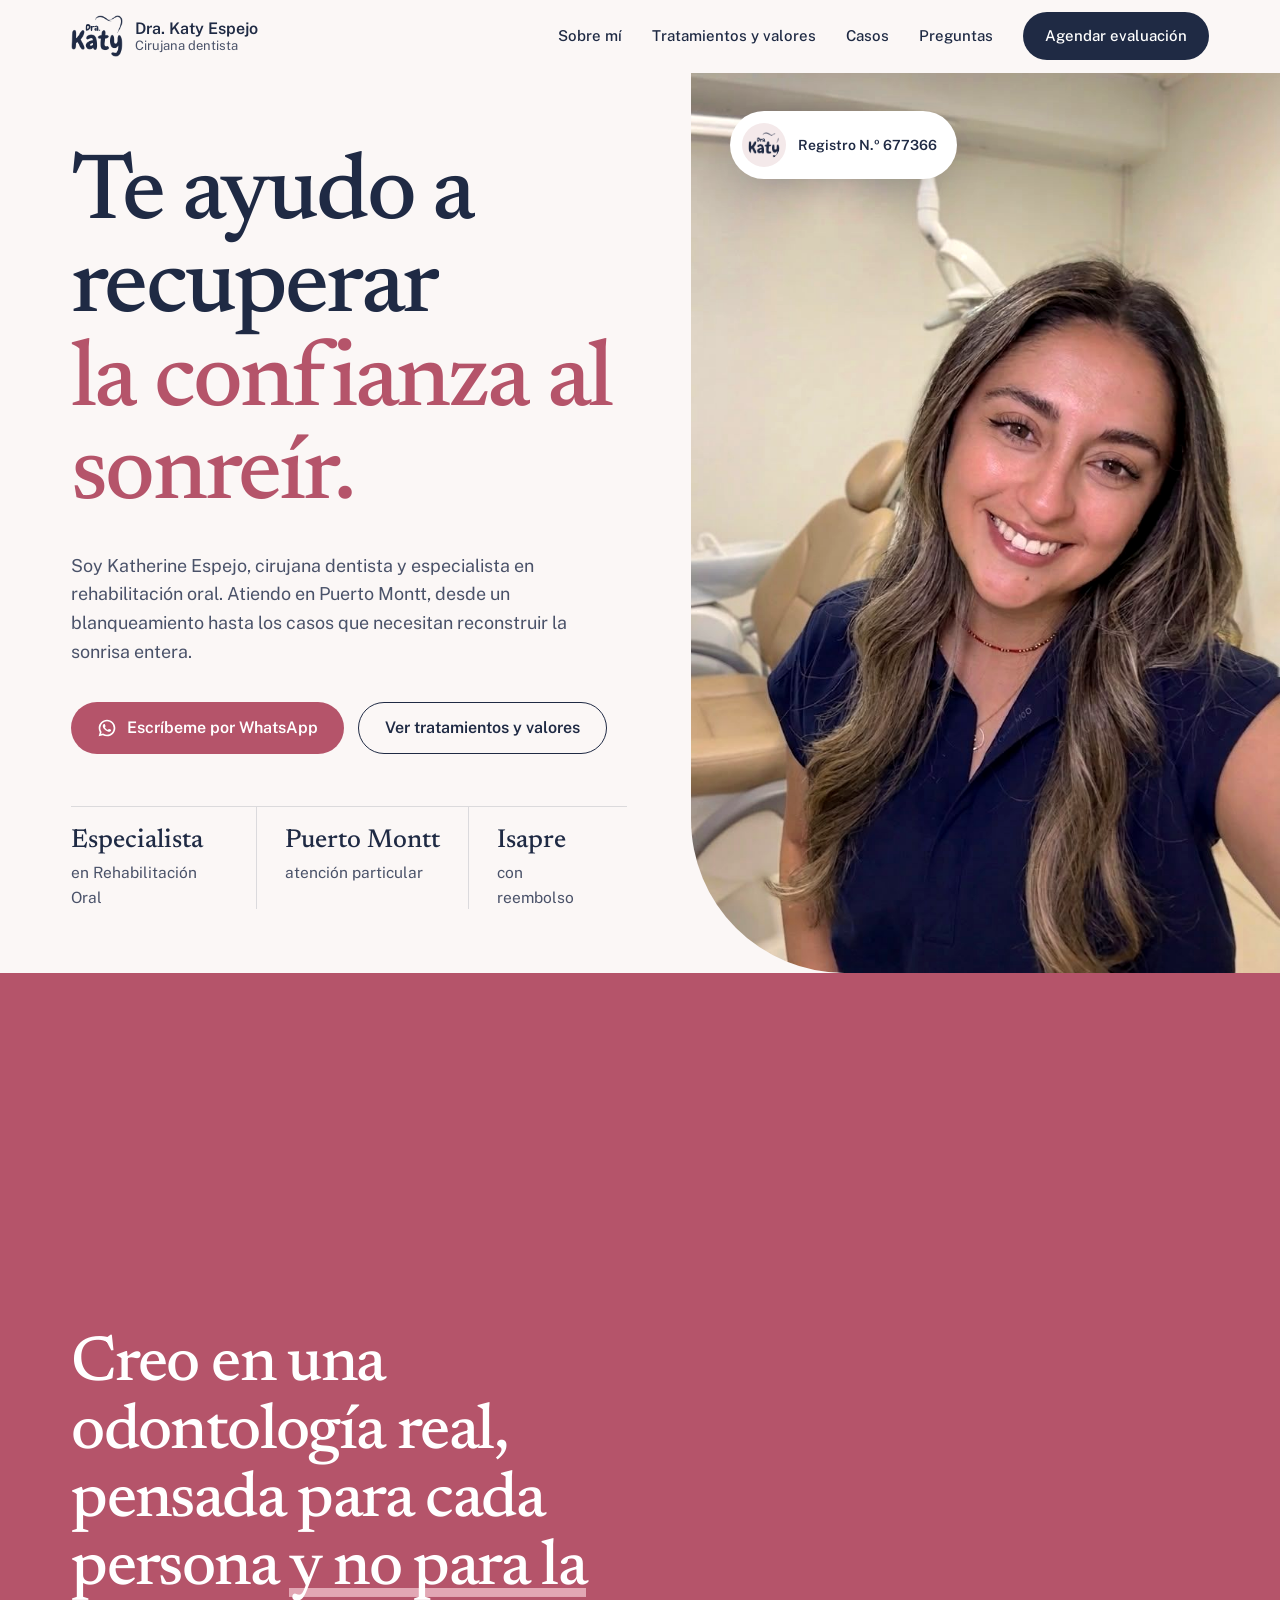
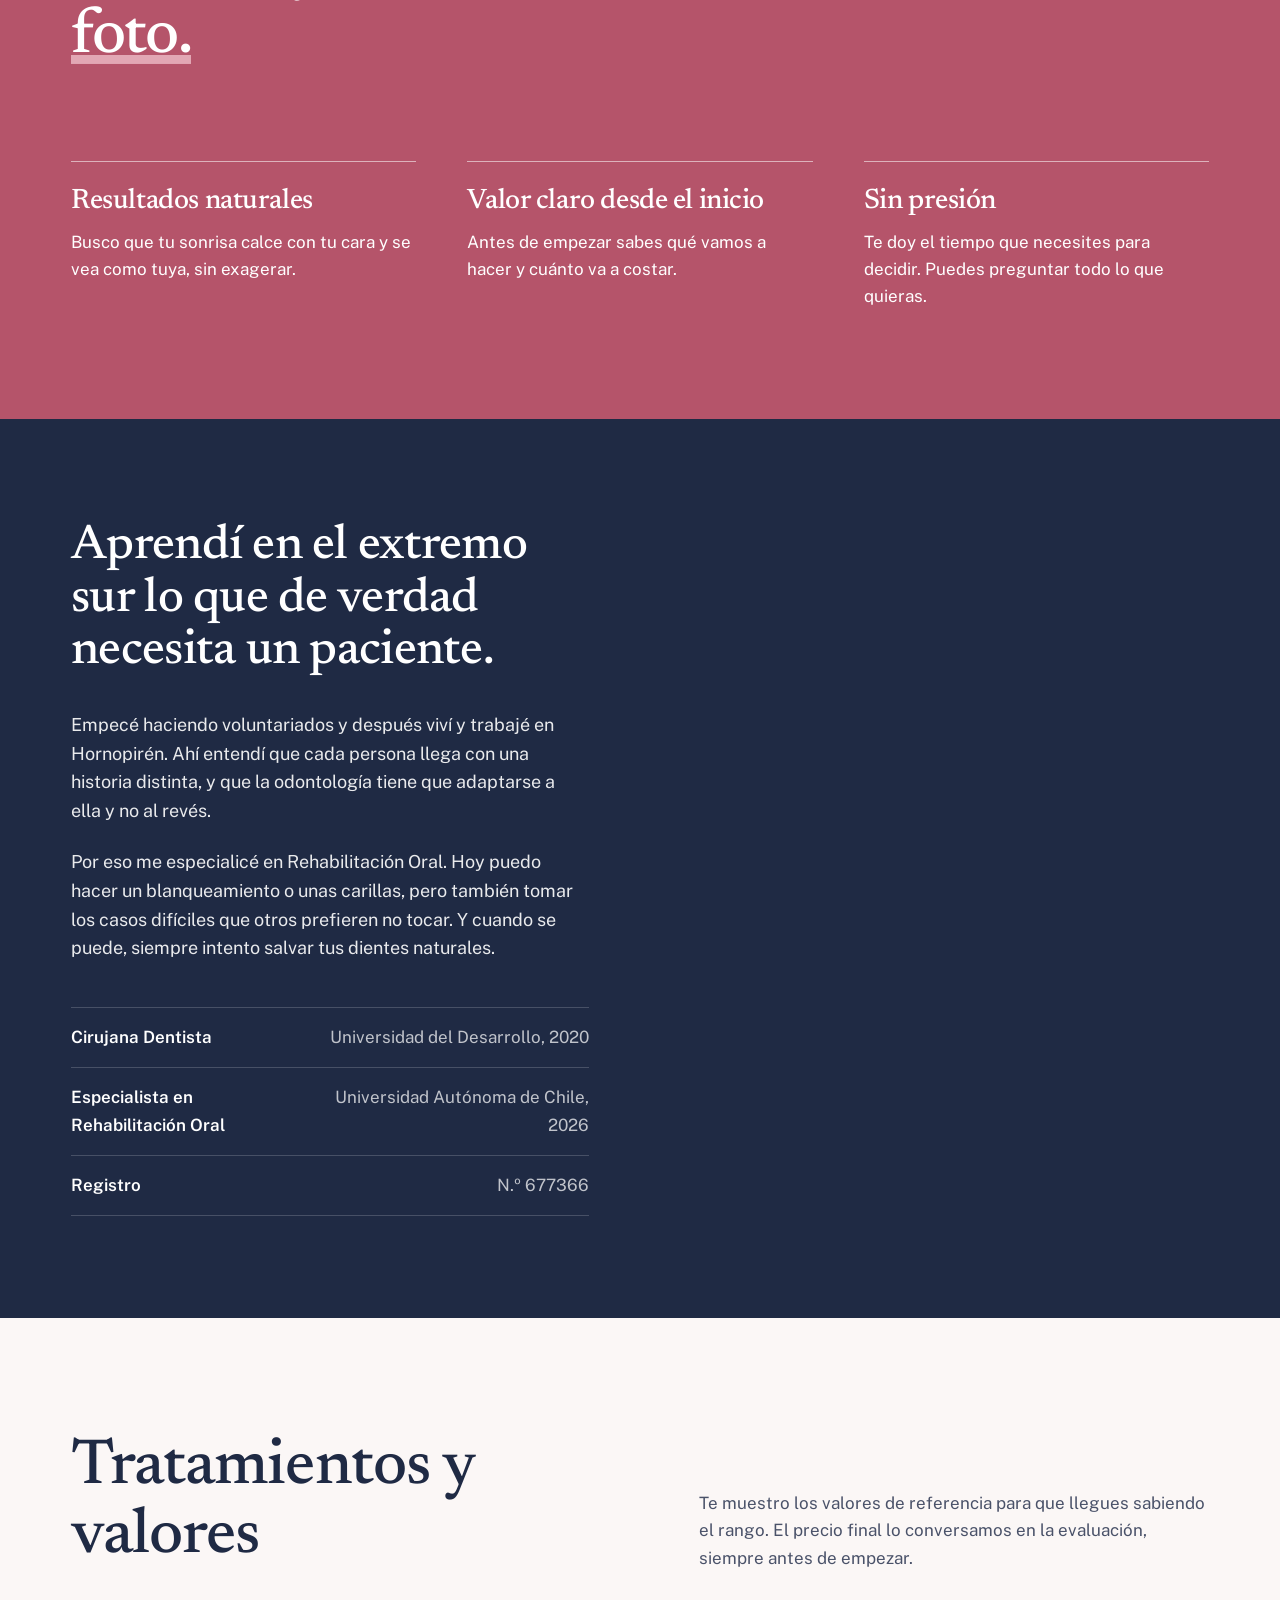
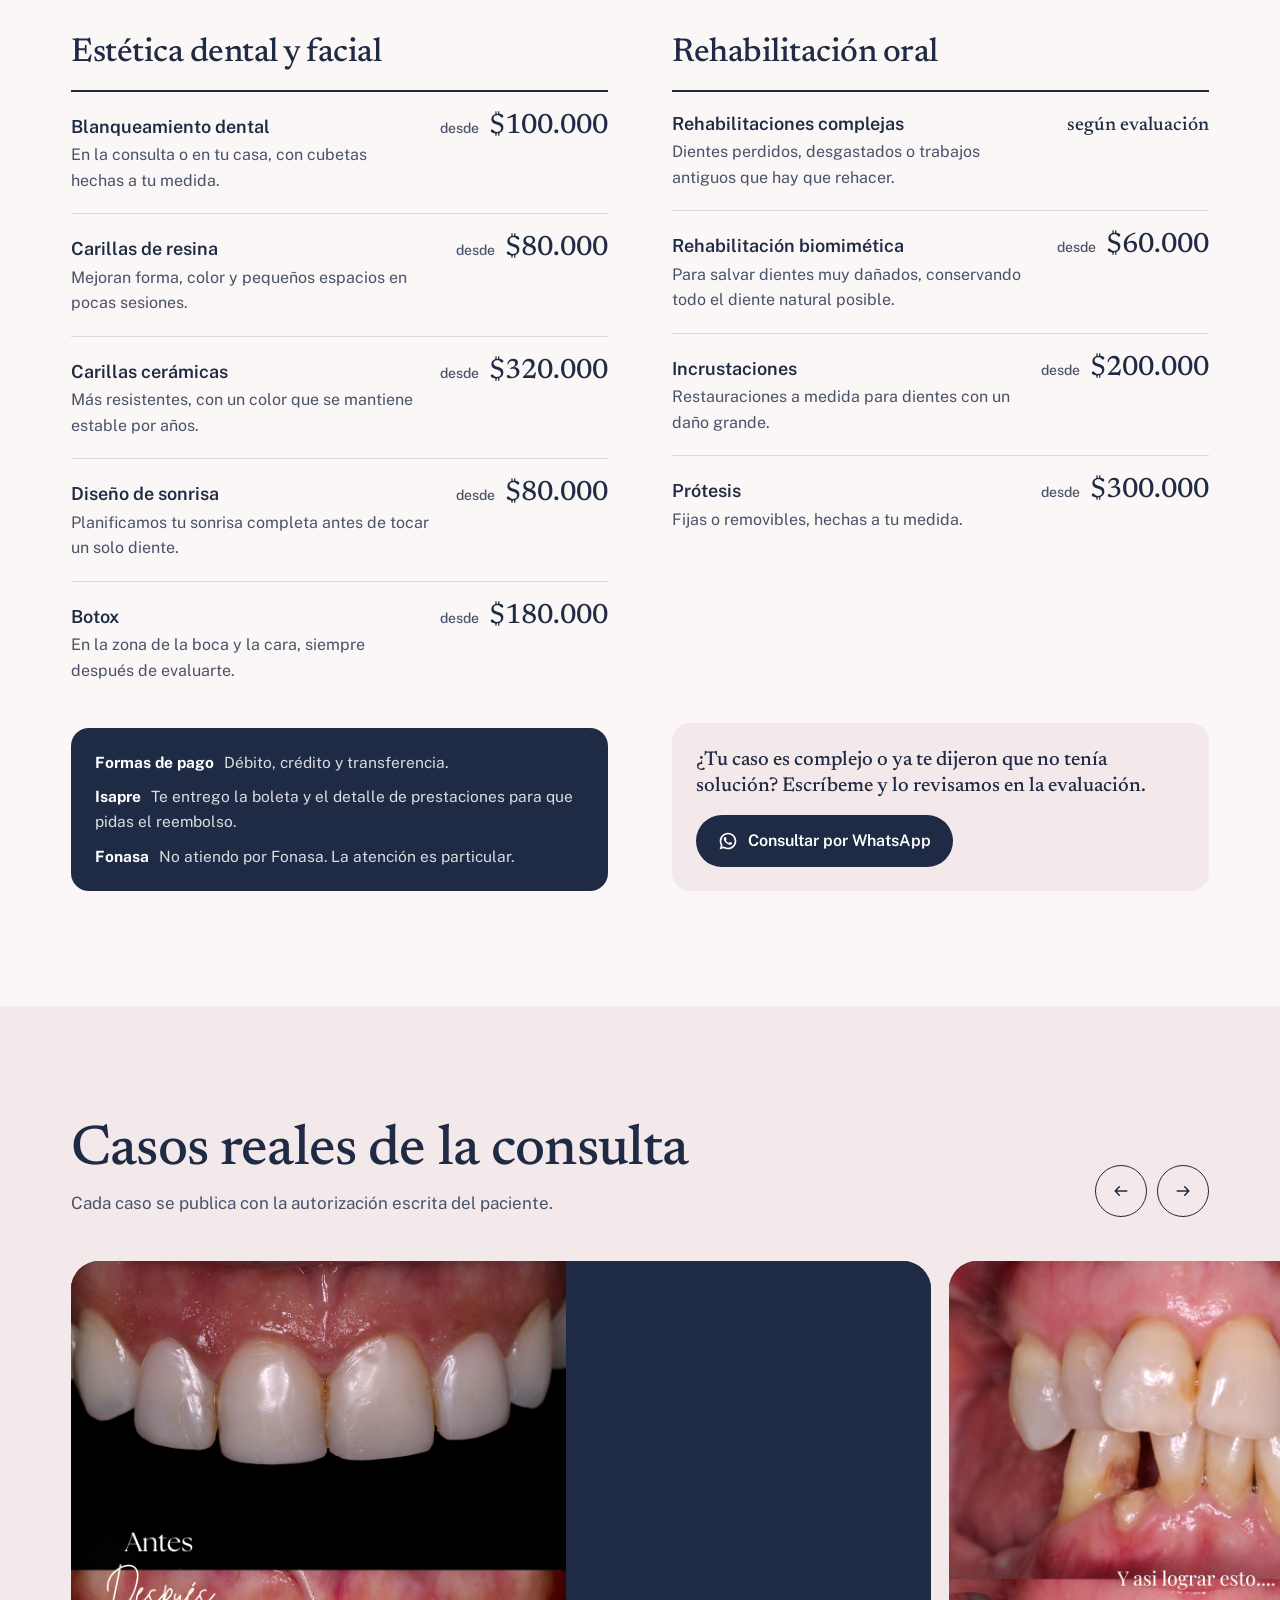
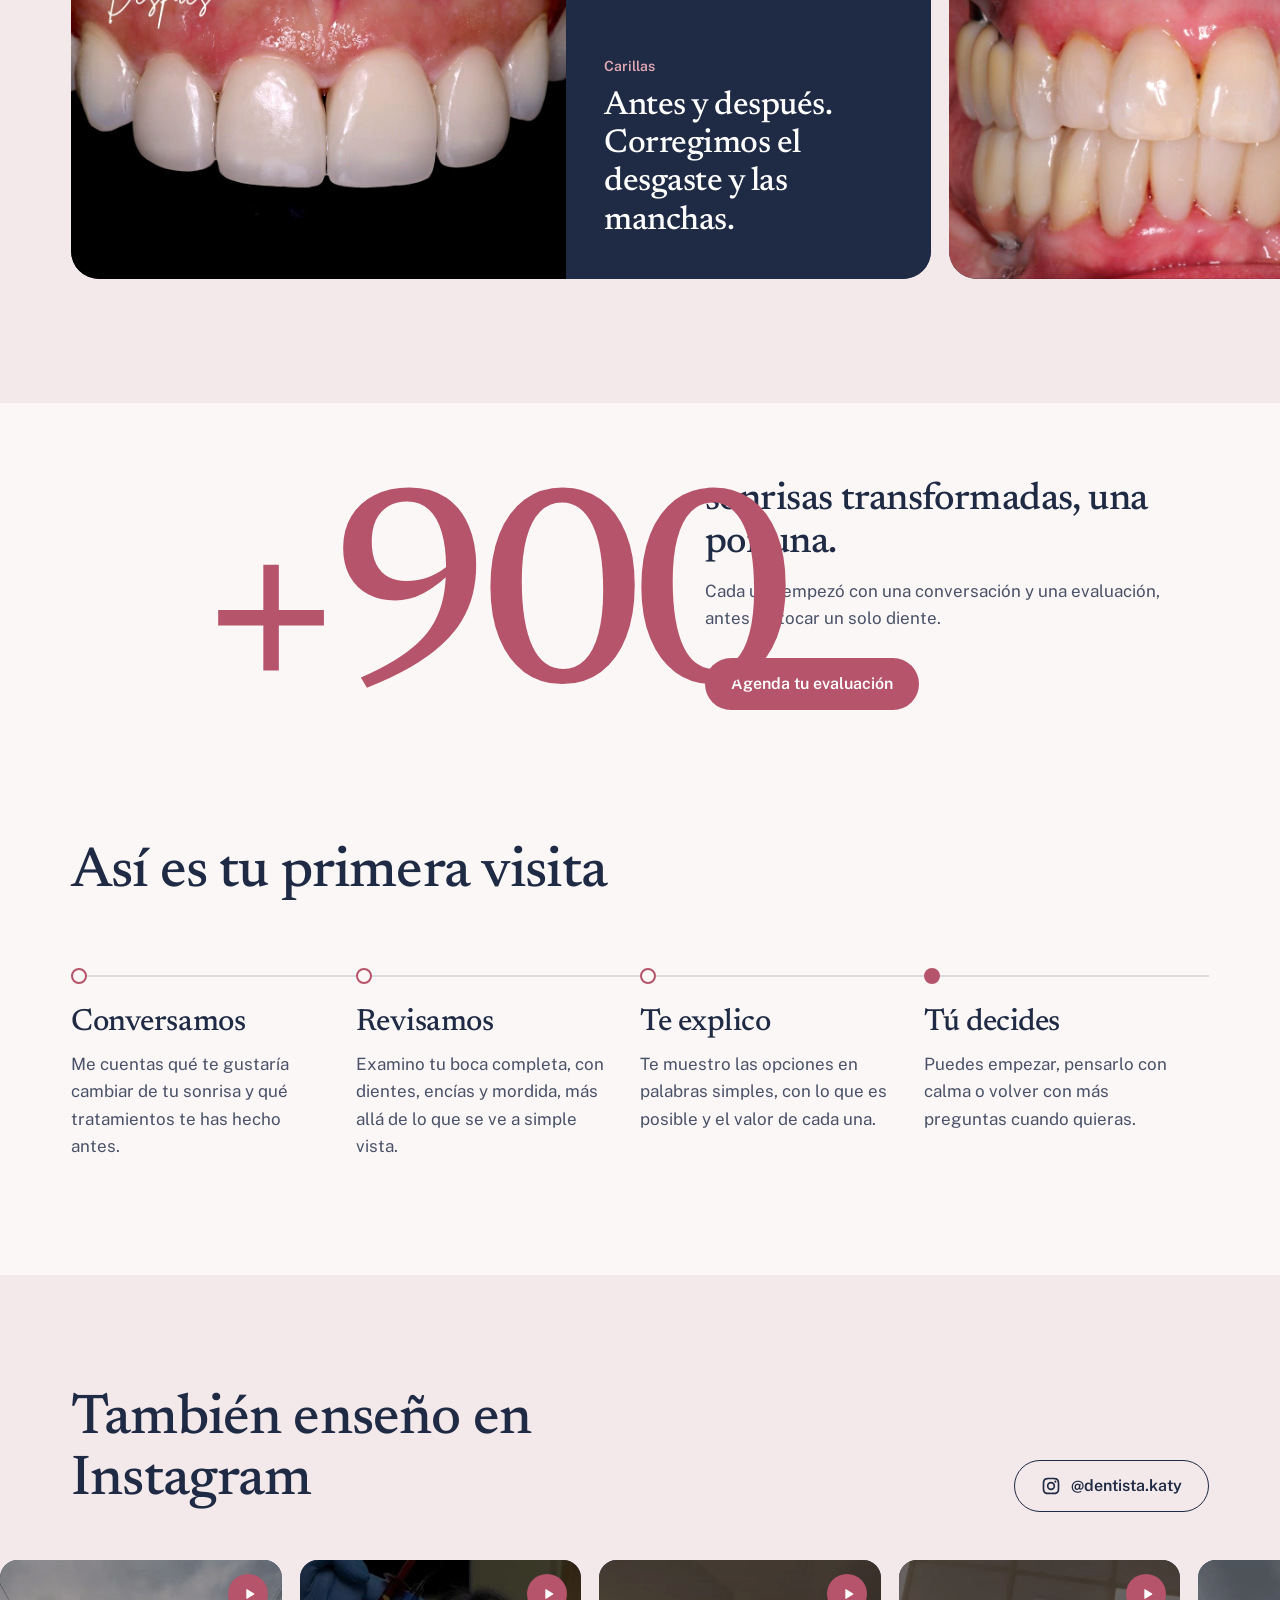
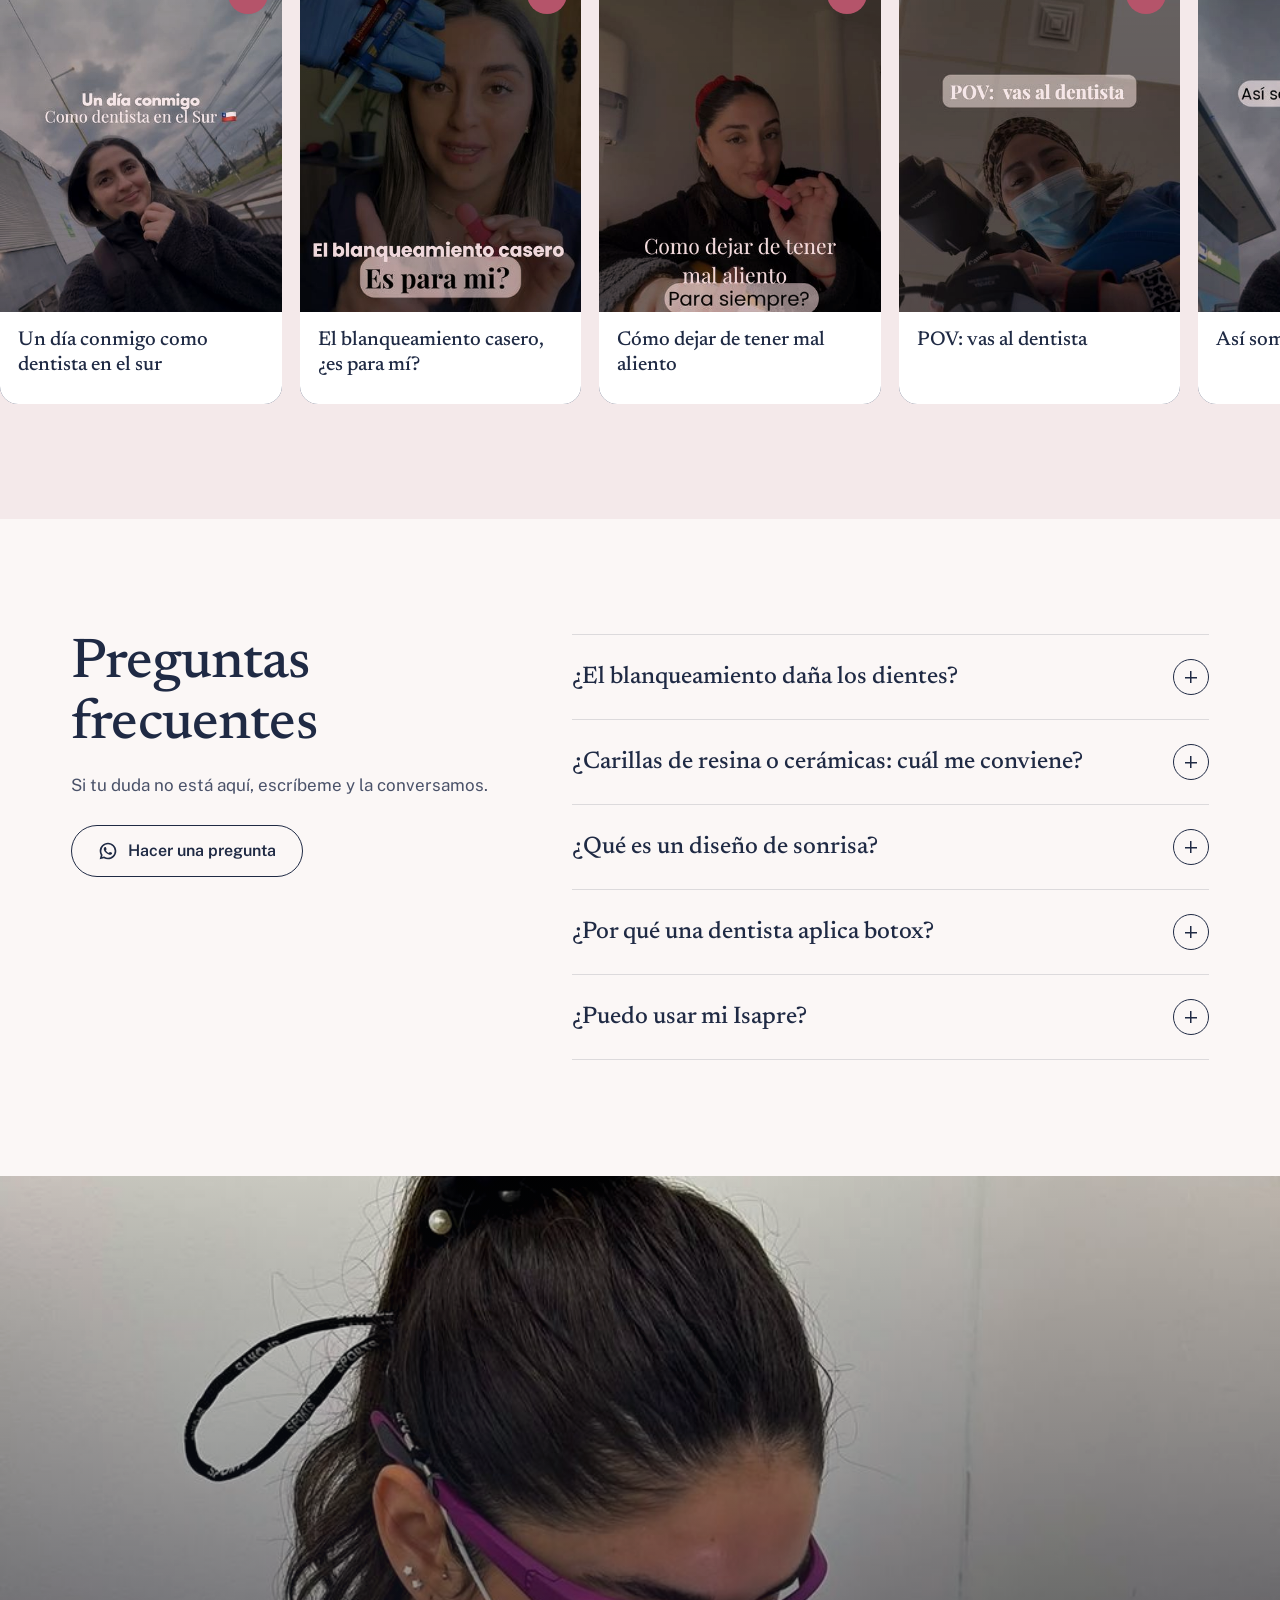
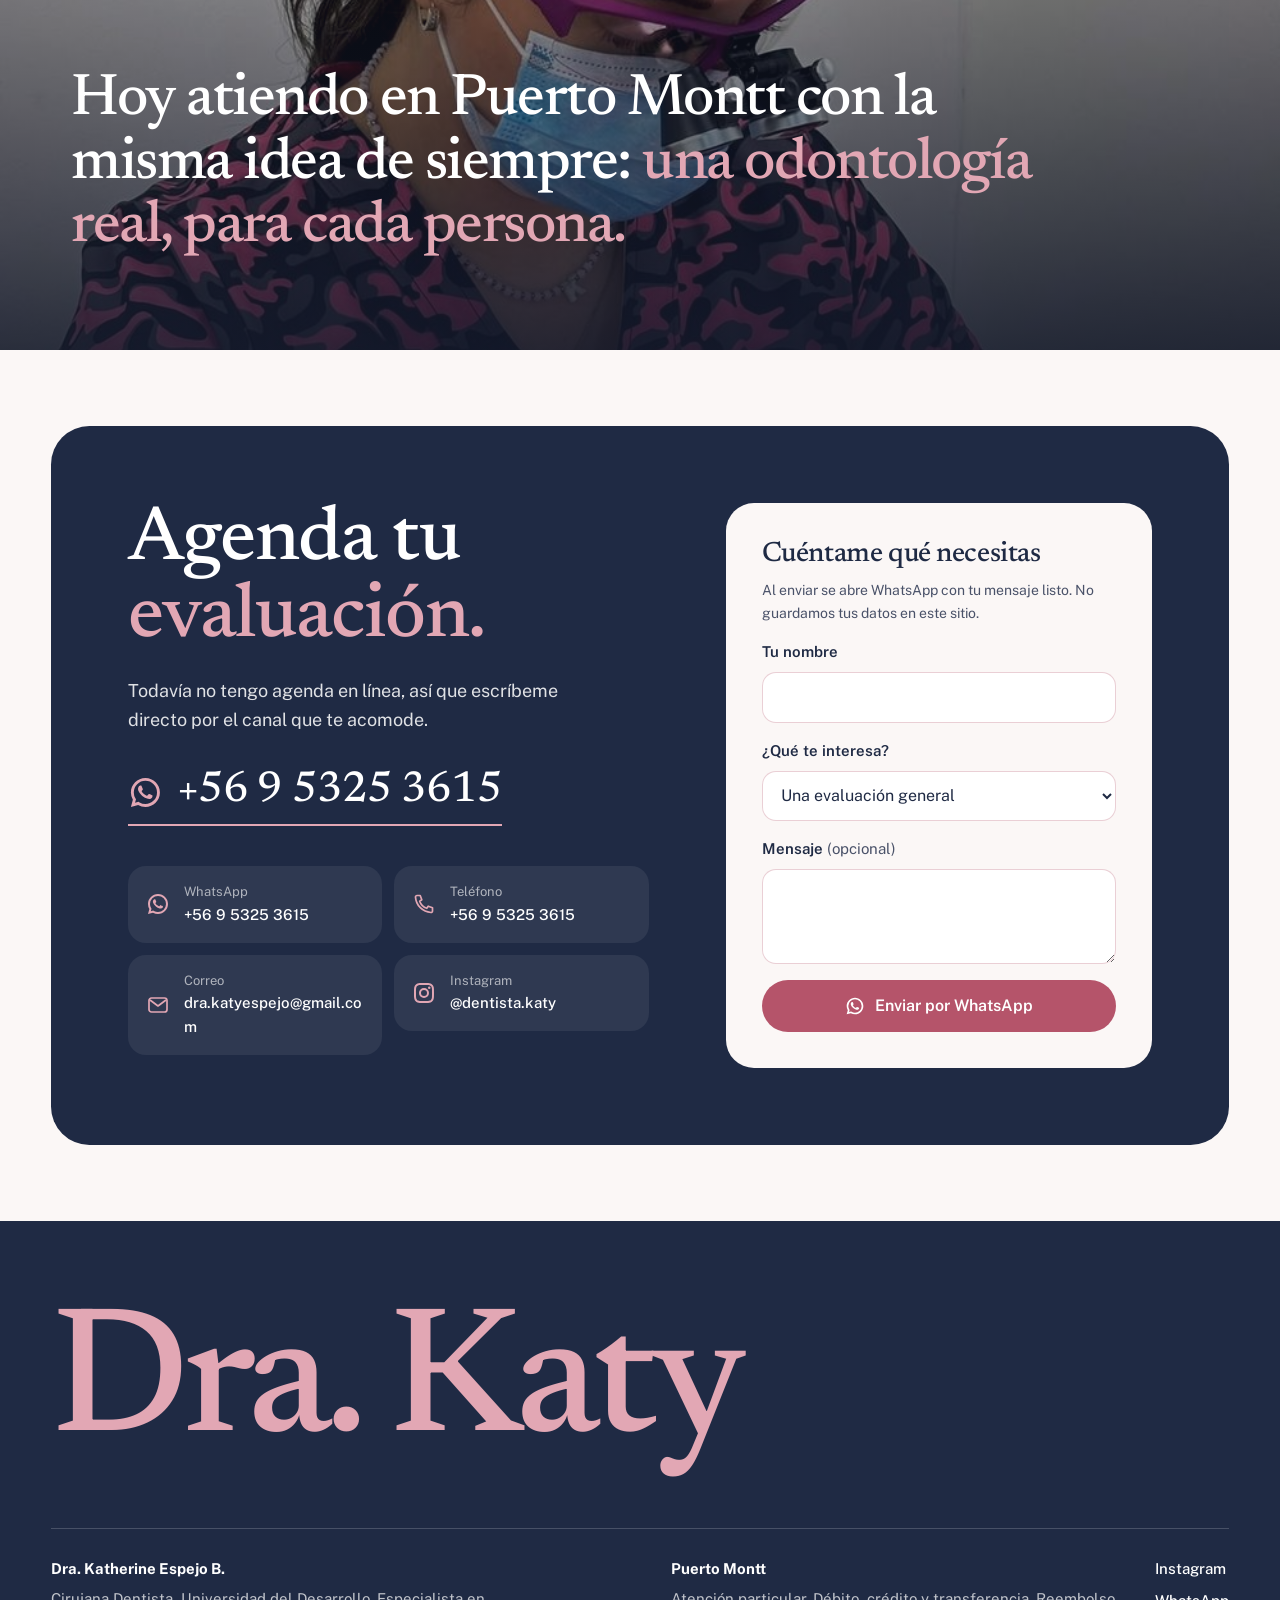
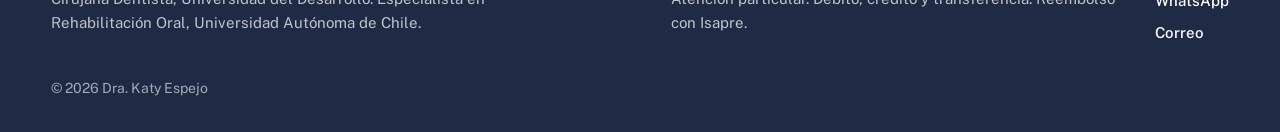
==== commit 0fcccd42: "Ronda 9: foto a todo el ancho con frase, Preguntas en dos columnas, datos de portada en una fila Co-" ====
--- a/nuevo/index.html
+++ b/nuevo/index.html
@@ -236,7 +236,11 @@
 
   <!-- Preguntas -->
   <section class="faq" id="preguntas" aria-labelledby="f-title">
-    <h2 id="f-title" class="reveal">Preguntas frecuentes</h2>
+    <div class="faq__head reveal">
+      <h2 id="f-title">Preguntas frecuentes</h2>
+      <p>Si tu duda no está aquí, escríbeme y la conversamos.</p>
+      <a class="btn btn--line" href="https://wa.me/56953253615" target="_blank" rel="noopener"><svg class="ico"><use href="#i-wa"/></svg> Hacer una pregunta</a>
+    </div>
     <div class="faq__list reveal">
       <details>
         <summary>¿El blanqueamiento daña los dientes?</summary>
@@ -258,6 +262,14 @@
         <summary>¿Puedo usar mi Isapre?</summary>
         <p>Sí, por reembolso. Te entrego la boleta y el detalle de prestaciones para que lo solicites. No atiendo por Fonasa.</p>
       </details>
+    </div>
+  </section>
+
+  <!-- Foto a todo el ancho -->
+  <section class="band" aria-label="Hoy en Puerto Montt">
+    <img class="band__img" src="../img/katy-atendiendo-2.jpg" alt="La Dra. Katy atendiendo a un paciente en su consulta" width="1000" height="1333" loading="lazy">
+    <div class="band__txt reveal">
+      <p>Hoy atiendo en Puerto Montt con la misma idea de siempre: <span>una odontología real, para cada persona.</span></p>
     </div>
   </section>
 
--- a/nuevo/styles.css
+++ b/nuevo/styles.css
@@ -49,6 +49,7 @@
 
 /* Botones */
 .btn {
+  border: 0; cursor: pointer;
   display: inline-flex; align-items: center; justify-content: center; gap: 10px;
   min-height: 52px; padding: 0 26px; border-radius: 999px;
   font: 600 16px/1 var(--sans); text-decoration: none; white-space: nowrap;
@@ -236,9 +237,12 @@
 @keyframes drift { to { transform: translateX(calc(-50% - 9px)); } }
 
 /* Preguntas */
-.faq { max-width: 920px; margin: 0 auto; padding: clamp(72px, 9vw, 130px) var(--gut); }
+.faq { max-width: var(--wrap); display: grid; grid-template-columns: .8fr 1.2fr; gap: clamp(32px, 6vw, 96px); align-items: start; margin: 0 auto; padding: clamp(72px, 9vw, 130px) var(--gut); }
 .faq h2 { font-size: clamp(36px, 4.4vw, 60px); }
-.faq__list { margin-top: 48px; border-top: 1px solid var(--line); }
+.faq__head { position: sticky; top: 110px; }
+.faq__head p { margin-top: 16px; color: var(--muted); font-size: 17px; }
+.faq__head .btn { margin-top: 26px; }
+.faq__list { border-top: 1px solid var(--line); }
 .faq details { border-bottom: 1px solid var(--line); }
 .faq summary { list-style: none; cursor: pointer; display: flex; justify-content: space-between; align-items: center; gap: 20px; padding: 24px 0; font: 500 clamp(20px, 2vw, 24px)/1.3 var(--serif); }
 .faq summary::-webkit-details-marker { display: none; }
@@ -248,6 +252,14 @@
   linear-gradient(var(--navy), var(--navy)) center / 1.5px 12px no-repeat; transition: transform .3s, background-color .3s; }
 .faq details[open] summary::after { transform: rotate(45deg); }
 .faq details p { padding: 0 56px 26px 0; color: var(--muted); font-size: 17px; }
+
+/* Foto a todo el ancho */
+.band { position: relative; min-height: min(86vh, 820px); display: grid; align-items: end; overflow: hidden; margin-bottom: clamp(48px, 6vw, 80px); }
+.band__img { position: absolute; inset: 0; width: 100%; height: 100%; object-fit: cover; object-position: 50% 12%; filter: saturate(1.05) contrast(1.04) sepia(.07); }
+.band::after { content: ""; position: absolute; inset: 0; background: linear-gradient(to top, rgba(20, 26, 44, .88) 0, rgba(20, 26, 44, .45) 45%, rgba(20, 26, 44, .05) 100%); }
+.band__txt { position: relative; z-index: 1; max-width: var(--wrap); width: 100%; margin: 0 auto; padding: 0 var(--gut) clamp(48px, 7vw, 96px); }
+.band__txt p { max-width: 17em; color: #fff; font: 500 clamp(34px, 4.6vw, 68px)/1.08 var(--serif); letter-spacing: -.025em; }
+.band__txt span { color: var(--rose-soft); }
 
 /* Contacto */
 .contact {
@@ -409,7 +421,9 @@
   .treat__cta .btn { width: 100%; font-size: 15px; padding: 0 16px; }
   .price { font-size: 22px; }
   .reels__track li { width: 62vw; }
-  .hero__facts { grid-template-columns: 1fr 1fr; }
+  .hero__facts { grid-template-columns: repeat(3, 1fr); }
+  .hero__facts strong { font-size: 17px !important; }
+  .hero__facts span { font-size: 13.5px !important; }
   .hero__facts li { max-width: none; }
   .hero__facts .fact--big { grid-column: 1 / -1; flex-direction: row !important; align-items: baseline !important; gap: 10px !important; border-right: 0 !important; border-bottom: 1px solid var(--line) !important; padding-bottom: 14px !important; margin-right: 0 !important; }
   .hero__facts li { flex-direction: column; align-items: flex-start; gap: 2px; padding: 16px 10px 0 0; margin-right: 10px; border-bottom: 0; border-right: 1px solid var(--line); }
@@ -424,7 +438,9 @@
   .steps { grid-template-columns: 1fr; row-gap: 0; }
   .steps::before { display: block; left: 7px; right: auto; top: 0; bottom: 0; width: 1.5px; height: auto; }
   .steps li { padding: 0 0 32px 40px; }
-  .faq h2 { text-align: left; }
+  .faq { grid-template-columns: 1fr; }
+  .faq__head { position: static; }
+  .band { min-height: 72vh; }
   .faq details p { padding-right: 0; }
   .case { flex-basis: 84vw; grid-template-columns: 1fr; }
   .case img { height: auto; }
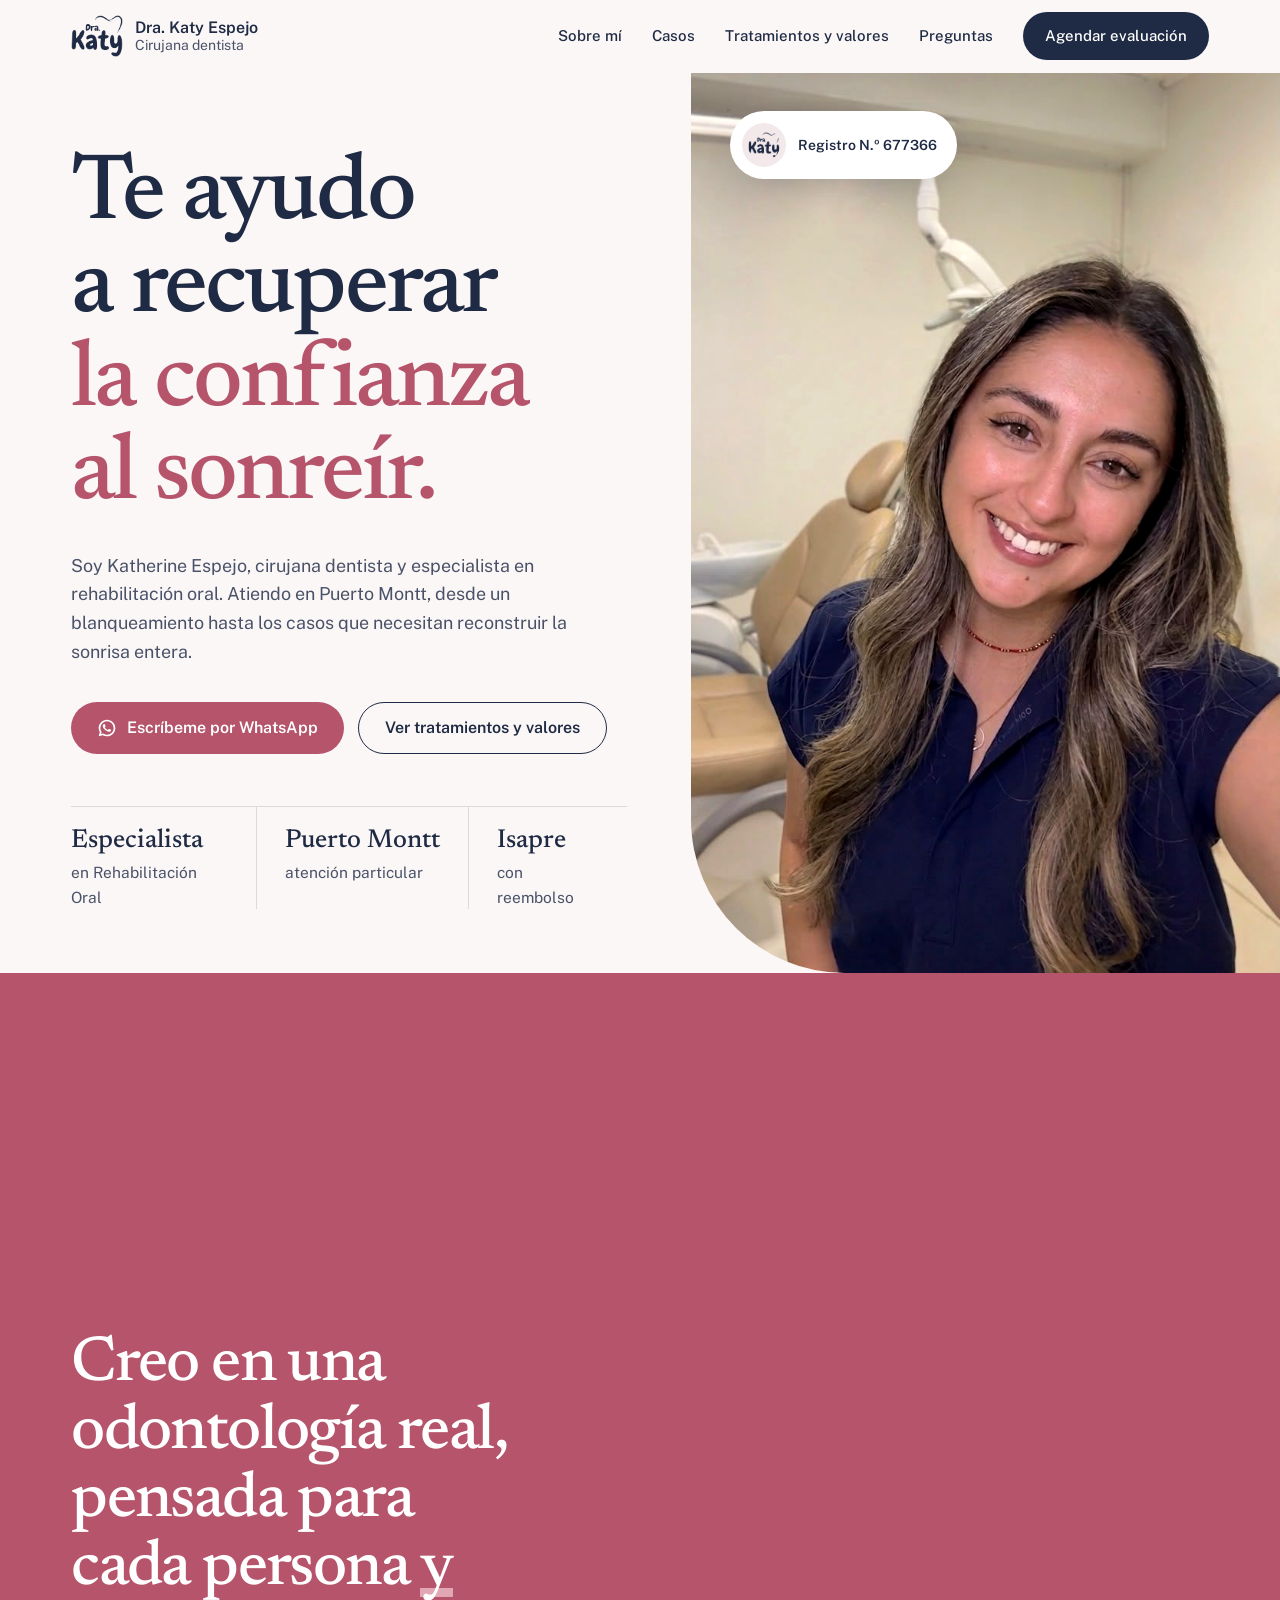
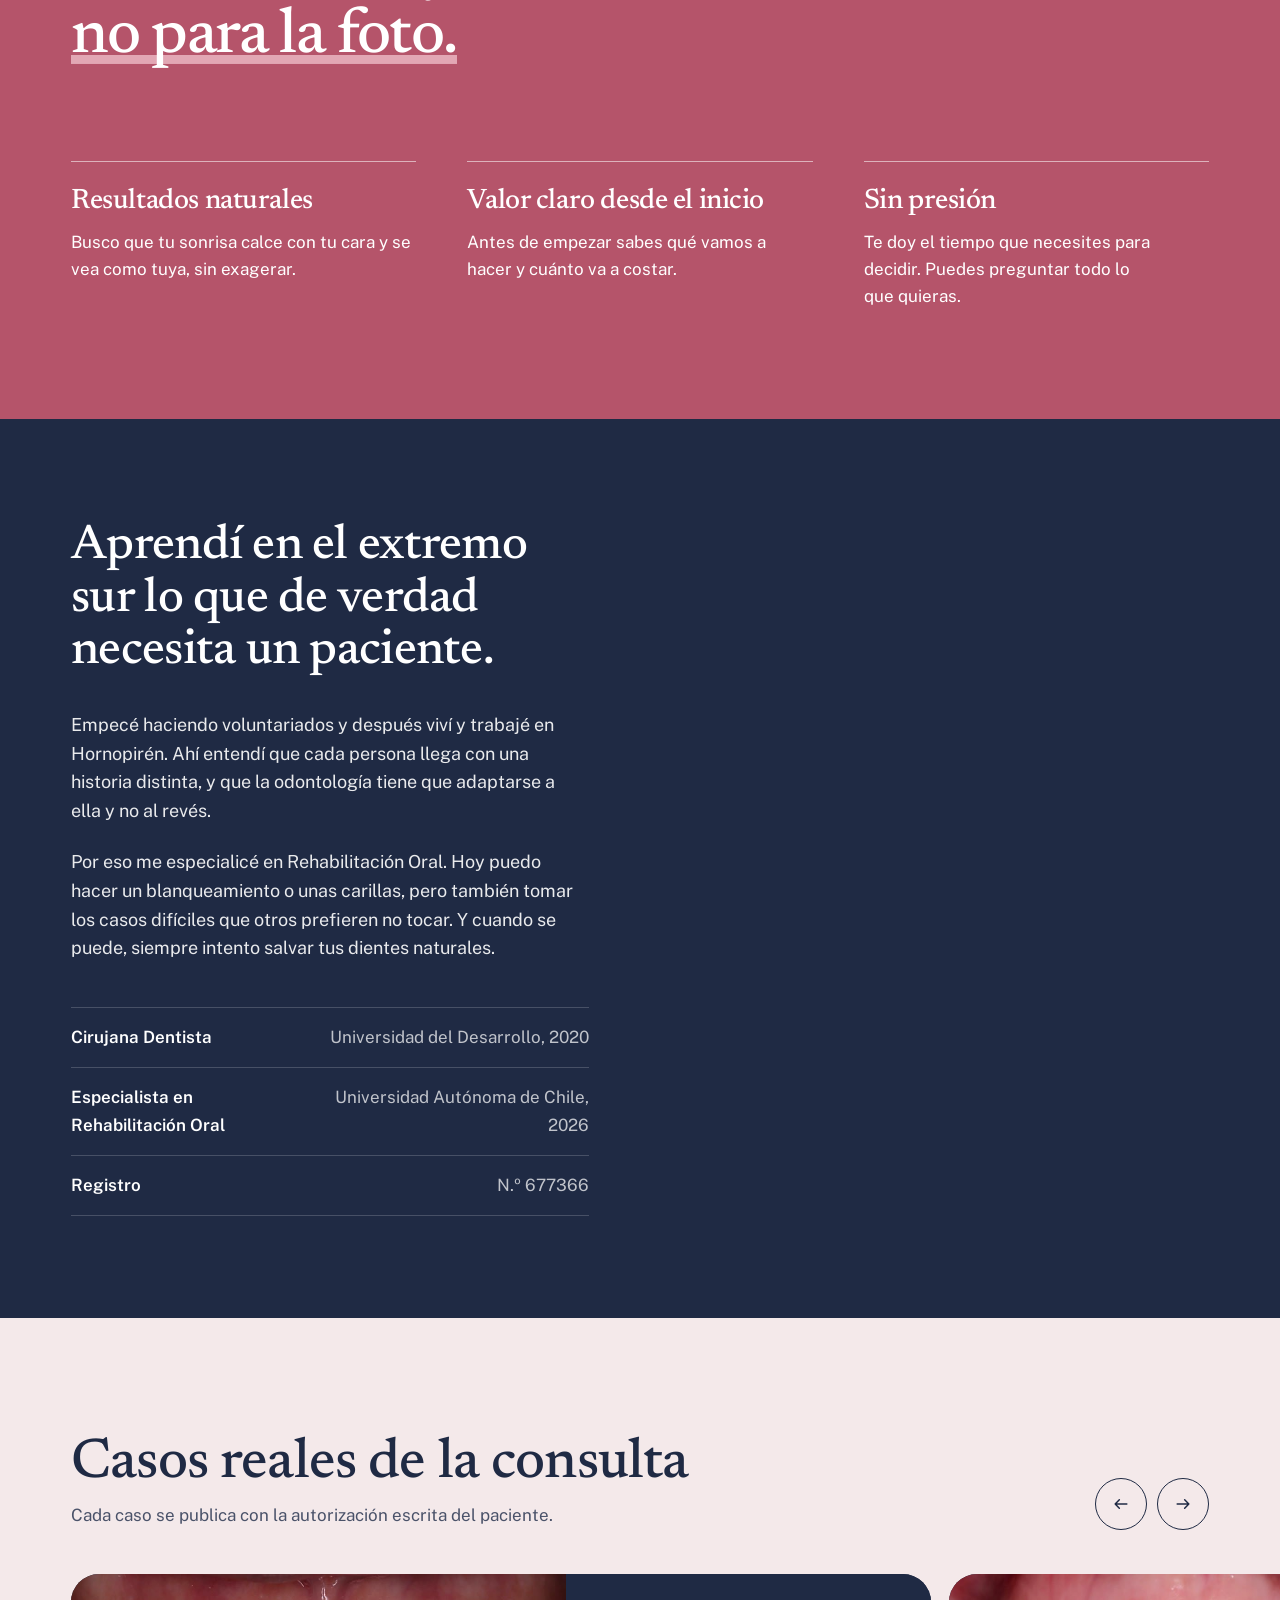
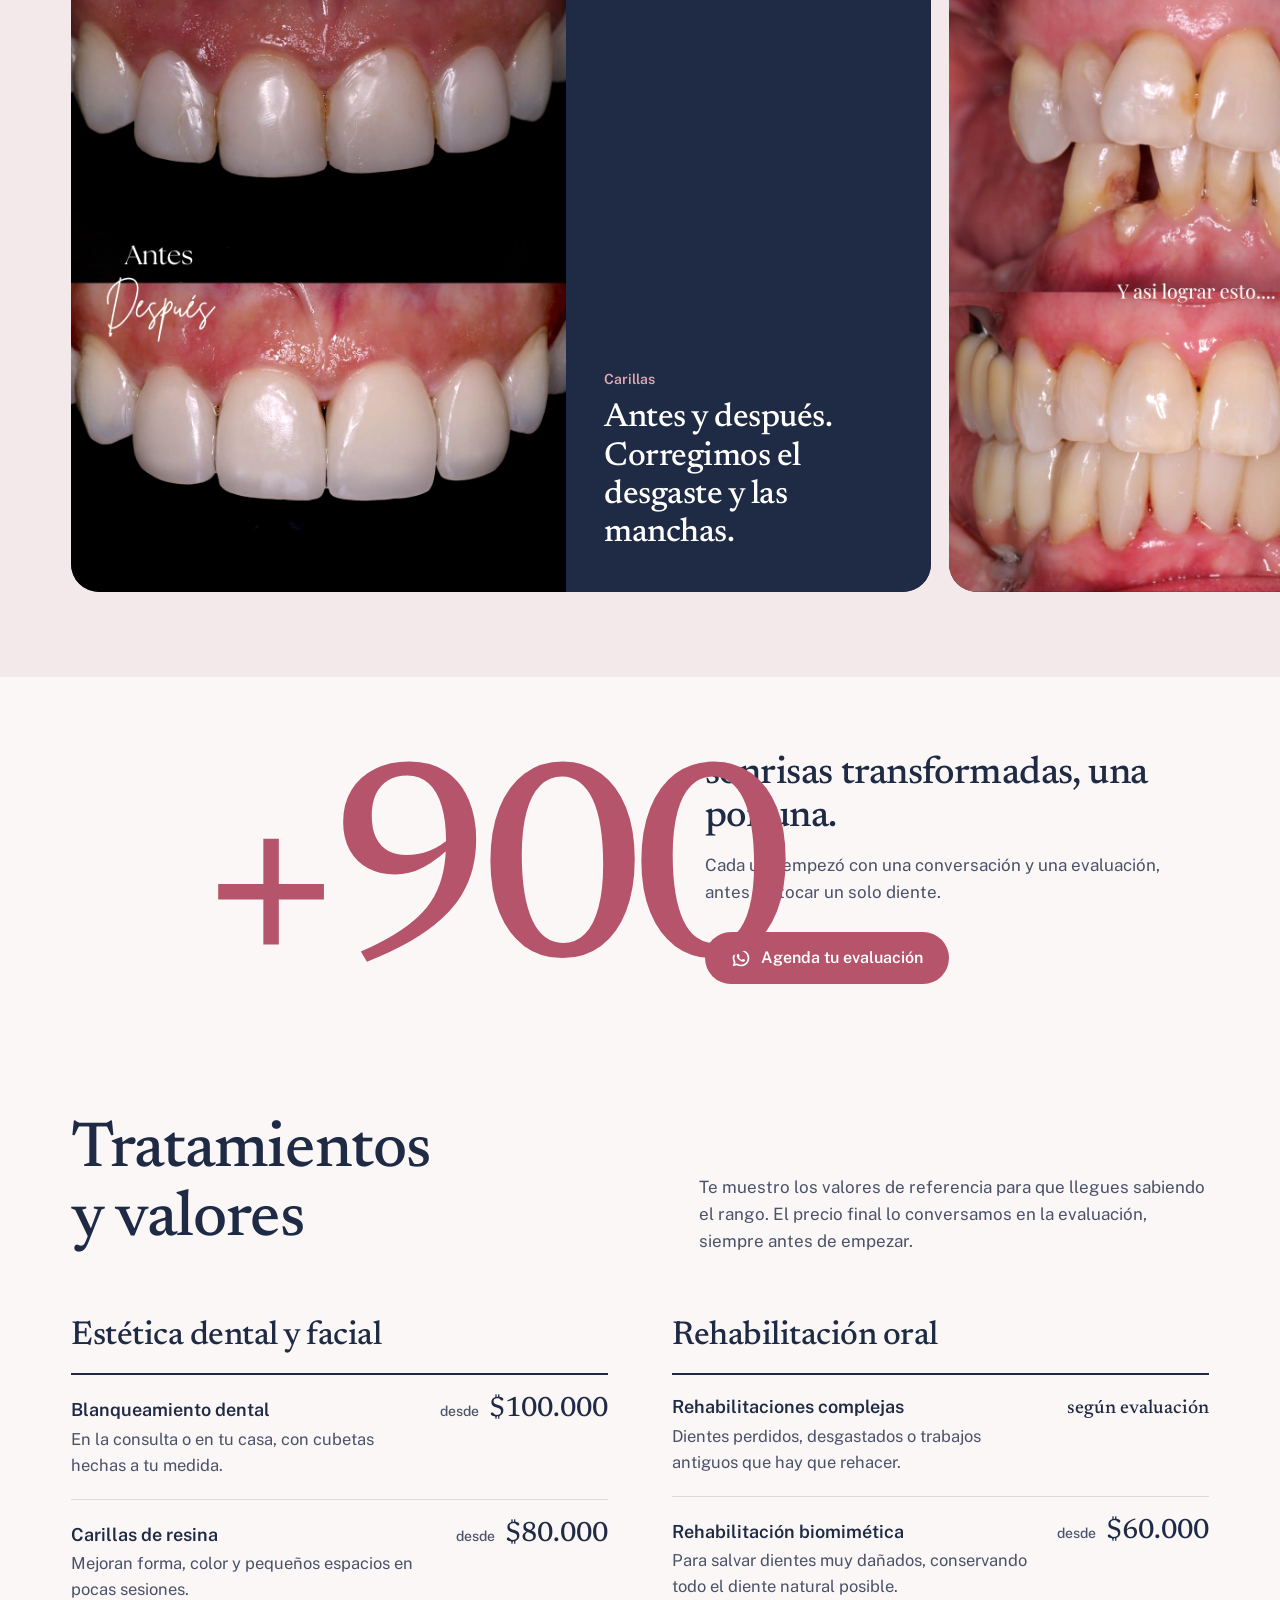
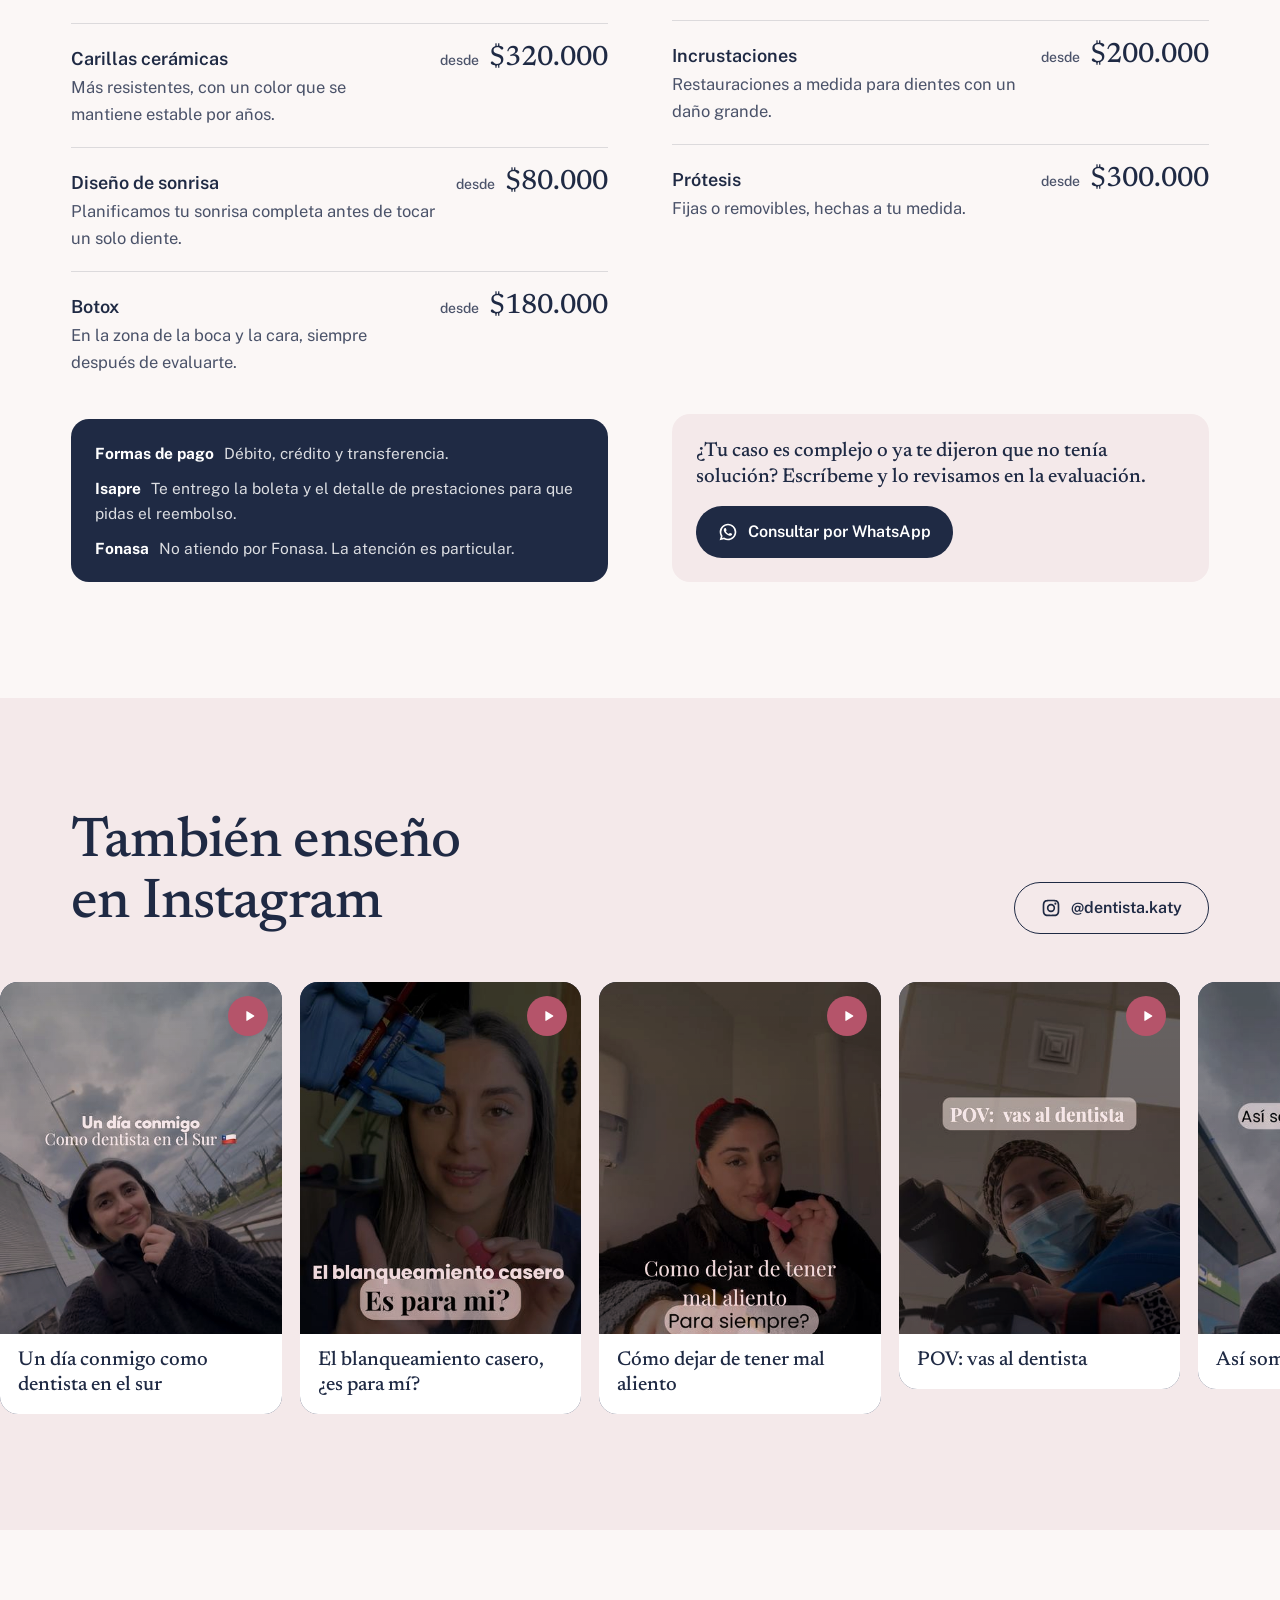
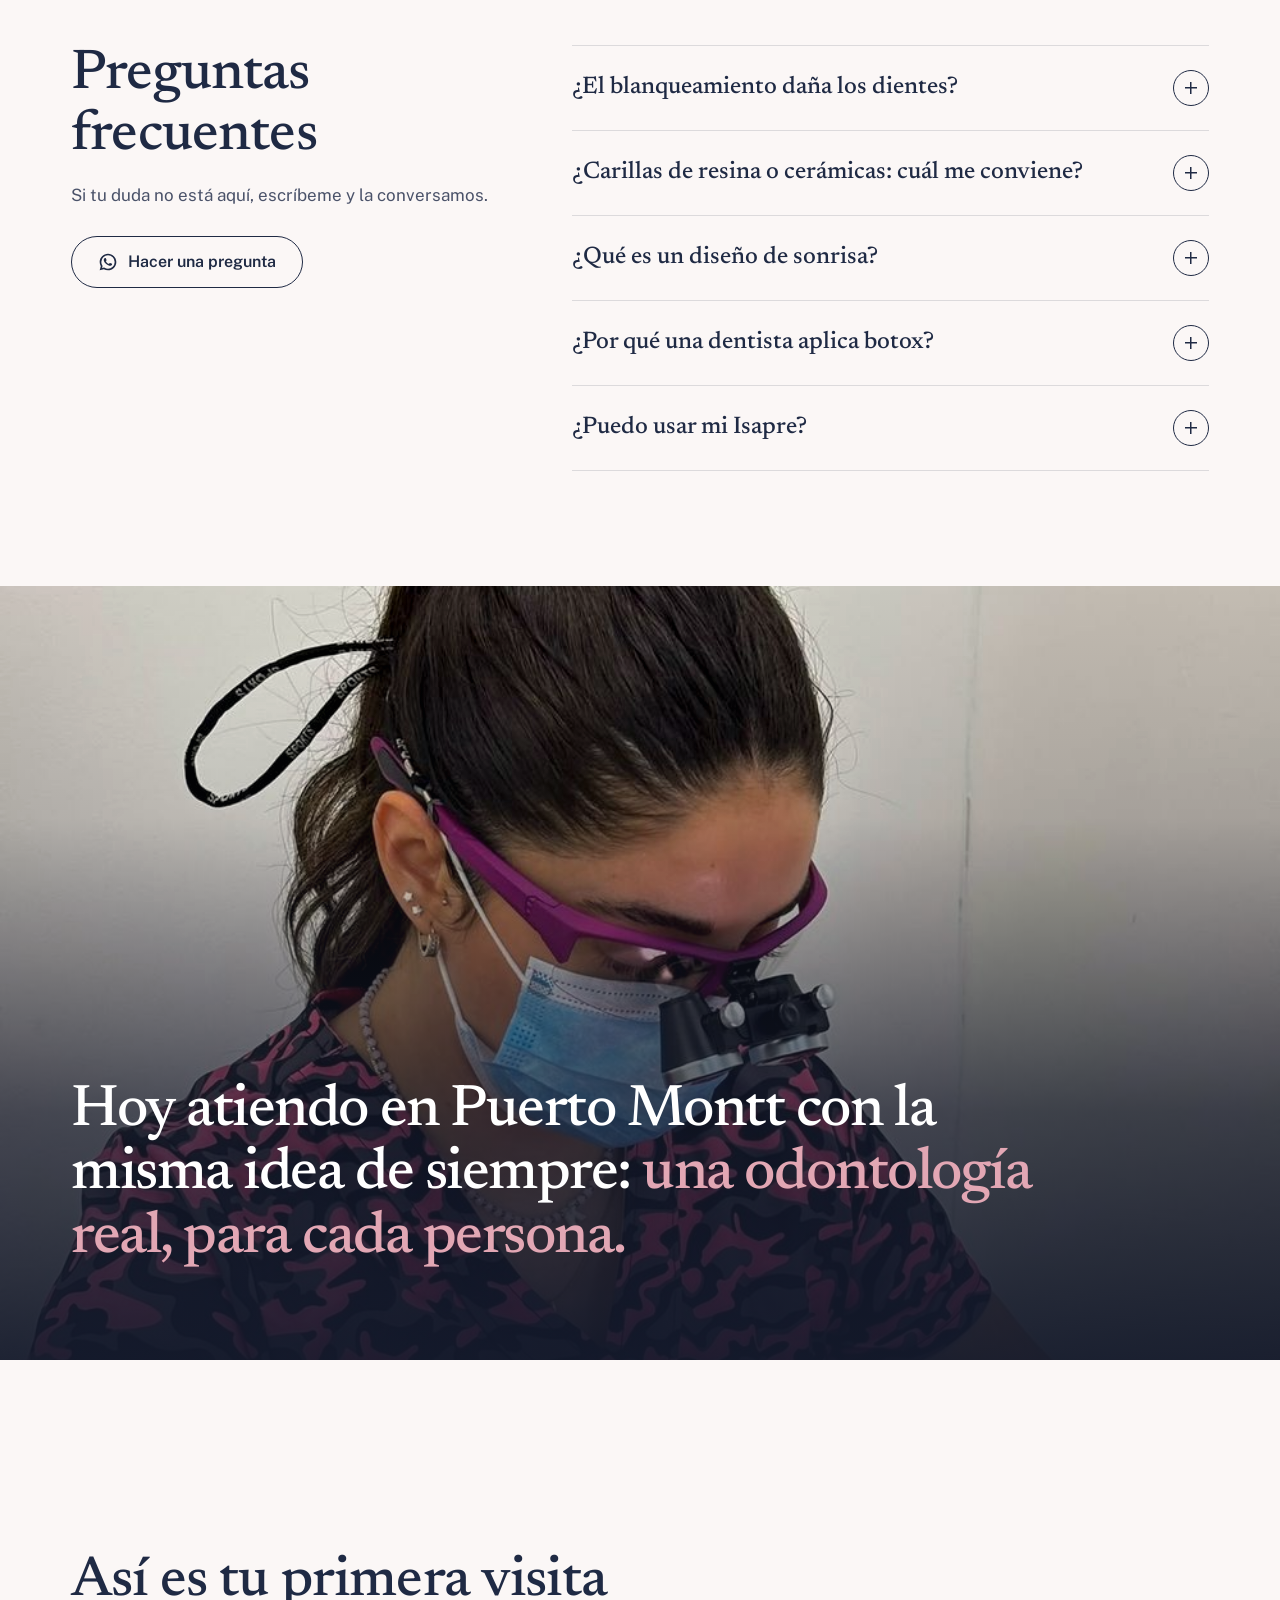
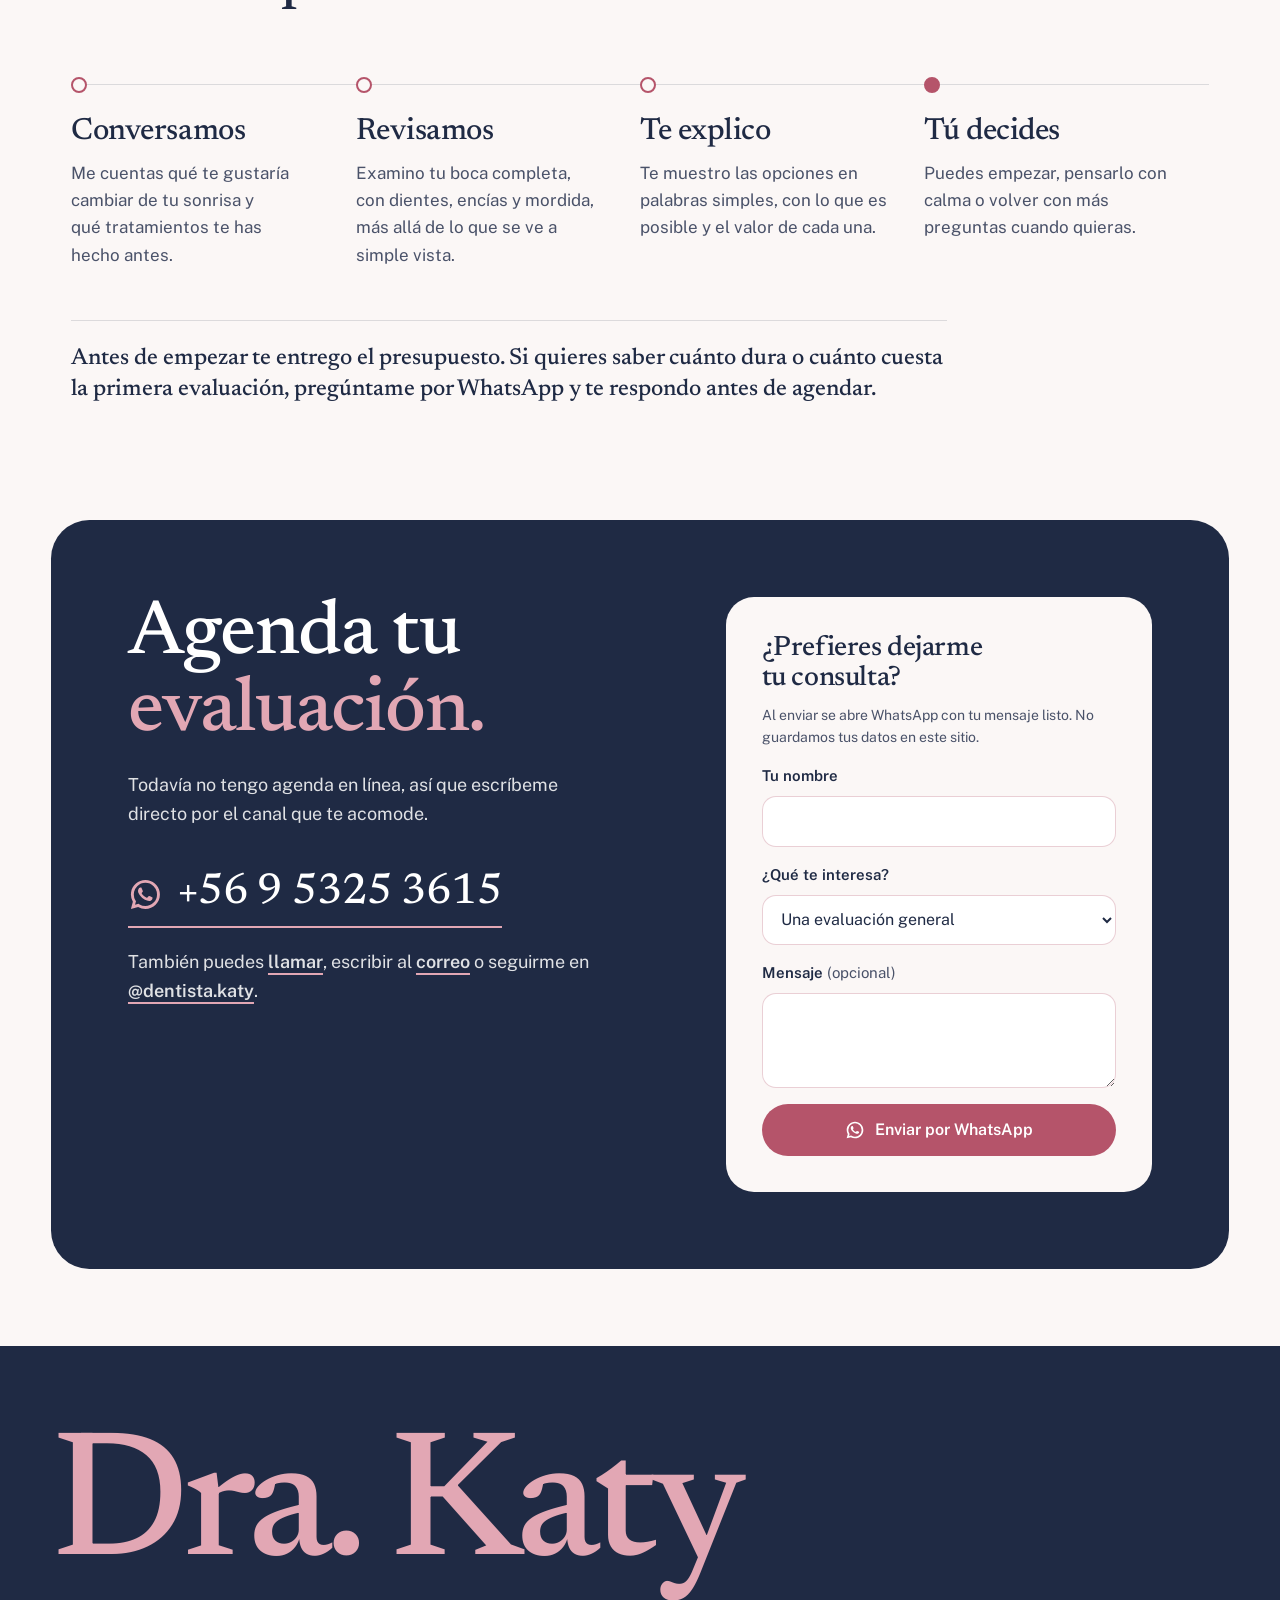
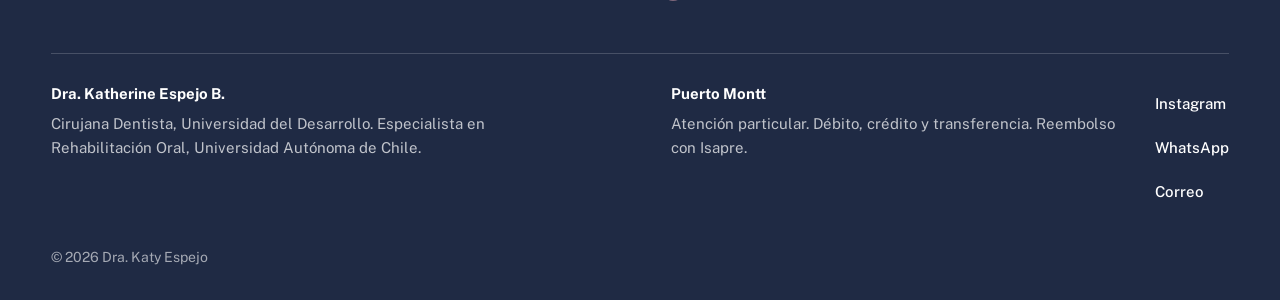
==== commit f27fdbc3: "Revisión Impeccable: orden casos antes de precios, contacto con WhatsApp principal, accesibilidad y " ====
--- a/nuevo/index.html
+++ b/nuevo/index.html
@@ -51,10 +51,10 @@
     </a>
     <nav class="nav" id="nav" aria-label="Principal">
       <a href="#sobre-mi">Sobre mí</a>
+      <a href="#casos">Casos</a>
       <a href="#tratamientos">Tratamientos y valores</a>
-      <a href="#casos">Casos</a>
       <a href="#preguntas">Preguntas</a>
-      <a class="nav__cta" href="#contacto">Agendar evaluación</a>
+      <a class="nav__cta" href="https://wa.me/56953253615?text=Hola%20Dra.%20Katy%2C%20quiero%20agendar%20una%20evaluaci%C3%B3n" target="_blank" rel="noopener">Agendar evaluación</a>
     </nav>
     <button class="menu" type="button" aria-expanded="false" aria-controls="nav" data-menu>
       <span></span><span></span><span class="sr">Abrir menú</span>
@@ -133,6 +133,36 @@
         <p>Una odontología real, para cada persona.</p>
         <cite>Dra. Katy, desde Hornopirén a Puerto Montt</cite>
       </blockquote>
+    </div>
+  </section>
+
+  <!-- Casos -->
+  <section class="cases" id="casos" aria-labelledby="c-title">
+    <div class="cases__head reveal">
+      <h2 id="c-title">Casos reales de la consulta</h2>
+      <p>Cada caso se publica con la autorización escrita del paciente.</p>
+      <div class="cases__nav">
+        <button type="button" class="round" data-scroll="-1" aria-label="Caso anterior"><svg class="ico flip"><use href="#i-arrow"/></svg></button>
+        <button type="button" class="round" data-scroll="1" aria-label="Caso siguiente"><svg class="ico"><use href="#i-arrow"/></svg></button>
+      </div>
+    </div>
+    <ul class="cases__track" data-track tabindex="0" aria-label="Casos, desliza para ver más">
+      <li class="case reveal" style="--i:0"><img src="../img/casos/carillas-antes-despues.jpg" alt="Antes y después de carillas: dientes desgastados y con manchas, luego parejos y blancos" width="1080" height="1350" loading="lazy"><div class="case__txt"><span>Carillas</span><p>Antes y después. Corregimos el desgaste y las manchas.</p></div></li>
+      <li class="case reveal" style="--i:1"><img src="../img/casos/rehabilitacion-antes-despues.jpg" alt="Antes y después de una rehabilitación oral completa" width="1080" height="1350" loading="lazy"><div class="case__txt"><span>Rehabilitación</span><p>Antes y después de una rehabilitación oral completa.</p></div></li>
+      <li class="case reveal" style="--i:2"><img src="../img/casos/diseno-resultado.jpg" alt="Sonrisa después de un diseño de sonrisa" width="1080" height="1029" loading="lazy"><div class="case__txt"><span>Diseño de sonrisa</span><p>El resultado: una sonrisa en armonía con la cara.</p></div></li>
+      <li class="case reveal" style="--i:3"><img src="../img/casos/diseno-modelo-recorte.jpg" alt="Modelo de la boca con el diseño de sonrisa planificado" width="840" height="780" loading="lazy"><div class="case__txt"><span>Diseño de sonrisa</span><p>Primero lo planificamos en un modelo de tu boca.</p></div></li>
+      <li class="case reveal" style="--i:4"><img src="../img/casos/carillas-resultado.jpg" alt="Primer plano de carillas terminadas" width="1080" height="968" loading="lazy"><div class="case__txt"><span>Carillas</span><p>Brillo y forma natural.</p></div></li>
+      <li class="case reveal" style="--i:5"><img src="../img/casos/blanqueamiento-barrera.jpg" alt="Blanqueamiento en la consulta con barrera de protección en las encías" width="1080" height="921" loading="lazy"><div class="case__txt"><span>Blanqueamiento</span><p>En la consulta, con una barrera que protege tus encías.</p></div></li>
+    </ul>
+  </section>
+
+  <!-- Cifra -->
+  <section class="bignum" aria-label="Más de 900 sonrisas transformadas">
+    <p class="bignum__n" aria-hidden="true">+900</p>
+    <div class="bignum__txt reveal">
+      <p class="bignum__lead">sonrisas transformadas, una por una.</p>
+      <p>Cada una empezó con una conversación y una evaluación, antes de tocar un solo diente.</p>
+      <a class="btn btn--rose" href="https://wa.me/56953253615?text=Hola%20Dra.%20Katy%2C%20quiero%20agendar%20una%20evaluaci%C3%B3n" target="_blank" rel="noopener"><svg class="ico"><use href="#i-wa"/></svg> Agenda tu evaluación</a>
     </div>
   </section>
 
@@ -175,33 +205,60 @@
     </div>
   </section>
 
-  <!-- Casos -->
-  <section class="cases" id="casos" aria-labelledby="c-title">
-    <div class="cases__head reveal">
-      <h2 id="c-title">Casos reales de la consulta</h2>
-      <p>Cada caso se publica con la autorización escrita del paciente.</p>
-      <div class="cases__nav">
-        <button type="button" class="round" data-scroll="-1" aria-label="Caso anterior"><svg class="ico flip"><use href="#i-arrow"/></svg></button>
-        <button type="button" class="round" data-scroll="1" aria-label="Caso siguiente"><svg class="ico"><use href="#i-arrow"/></svg></button>
-      </div>
-    </div>
-    <ul class="cases__track" data-track tabindex="0" aria-label="Casos, desliza para ver más">
-      <li class="case reveal" style="--i:0"><img src="../img/casos/carillas-antes-despues.jpg" alt="Antes y después de carillas: dientes desgastados y con manchas, luego parejos y blancos" width="1080" height="1350" loading="lazy"><div class="case__txt"><span>Carillas</span><p>Antes y después. Corregimos el desgaste y las manchas.</p></div></li>
-      <li class="case reveal" style="--i:1"><img src="../img/casos/rehabilitacion-antes-despues.jpg" alt="Antes y después de una rehabilitación oral completa" width="1080" height="1350" loading="lazy"><div class="case__txt"><span>Rehabilitación</span><p>Antes y después de una rehabilitación oral completa.</p></div></li>
-      <li class="case reveal" style="--i:2"><img src="../img/casos/diseno-resultado.jpg" alt="Sonrisa después de un diseño de sonrisa" width="1080" height="1029" loading="lazy"><div class="case__txt"><span>Diseño de sonrisa</span><p>El resultado: una sonrisa en armonía con la cara.</p></div></li>
-      <li class="case reveal" style="--i:3"><img src="../img/casos/diseno-modelo-recorte.jpg" alt="Modelo de la boca con el diseño de sonrisa planificado" width="840" height="780" loading="lazy"><div class="case__txt"><span>Diseño de sonrisa</span><p>Primero lo planificamos en un modelo de tu boca.</p></div></li>
-      <li class="case reveal" style="--i:4"><img src="../img/casos/carillas-resultado.jpg" alt="Primer plano de carillas terminadas" width="1080" height="968" loading="lazy"><div class="case__txt"><span>Carillas</span><p>Brillo y forma natural.</p></div></li>
-      <li class="case reveal" style="--i:5"><img src="../img/casos/blanqueamiento-barrera.jpg" alt="Blanqueamiento en la consulta con barrera de protección en las encías" width="1080" height="921" loading="lazy"><div class="case__txt"><span>Blanqueamiento</span><p>En la consulta, con una barrera que protege tus encías.</p></div></li>
-    </ul>
-  </section>
-
-  <!-- Cifra -->
-  <section class="bignum" aria-label="Más de 900 sonrisas transformadas">
-    <p class="bignum__n" aria-hidden="true">+900</p>
-    <div class="bignum__txt reveal">
-      <p class="bignum__lead">sonrisas transformadas, una por una.</p>
-      <p>Cada una empezó con una conversación y una evaluación, antes de tocar un solo diente.</p>
-      <a class="btn btn--rose" href="#contacto">Agenda tu evaluación</a>
+  <!-- Reels -->
+  <section class="reels" aria-labelledby="r-title">
+    <div class="reels__head reveal">
+      <h2 id="r-title">También enseño en Instagram</h2>
+      <a class="btn btn--line" href="https://instagram.com/dentista.katy" target="_blank" rel="noopener"><svg class="ico"><use href="#i-ig"/></svg> @dentista.katy</a>
+    </div>
+    <div class="reels__viewport">
+      <ul class="reels__track" data-reels>
+        <li><a href="https://www.instagram.com/dentista.katy/reel/DfqGK6Qx9mC/" target="_blank" rel="noopener"><img src="../img/reels/DfqGK6Qx9mC.jpg" alt="" loading="lazy"><span class="reel__play"><svg class="ico"><use href="#i-play"/></svg></span><span class="reel__t">Un día conmigo como dentista en el sur</span></a></li>
+        <li><a href="https://www.instagram.com/dentista.katy/reel/Db4LUw8RAOW/" target="_blank" rel="noopener"><img src="../img/reels/Db4LUw8RAOW.jpg" alt="" loading="lazy"><span class="reel__play"><svg class="ico"><use href="#i-play"/></svg></span><span class="reel__t">El blanqueamiento casero, ¿es para mí?</span></a></li>
+        <li><a href="https://www.instagram.com/dentista.katy/reel/DdC0AIIxa2G/" target="_blank" rel="noopener"><img src="../img/reels/DdC0AIIxa2G.jpg" alt="" loading="lazy"><span class="reel__play"><svg class="ico"><use href="#i-play"/></svg></span><span class="reel__t">Cómo dejar de tener mal aliento</span></a></li>
+        <li><a href="https://www.instagram.com/dentista.katy/reel/DcPaOQbxSv2/" target="_blank" rel="noopener"><img src="../img/reels/DcPaOQbxSv2.jpg" alt="" loading="lazy"><span class="reel__play"><svg class="ico"><use href="#i-play"/></svg></span><span class="reel__t">POV: vas al dentista</span></a></li>
+        <li><a href="https://www.instagram.com/dentista.katy/reel/Der9Ob8xfN-/" target="_blank" rel="noopener"><img src="../img/reels/Der9Ob8xfN-.jpg" alt="" loading="lazy"><span class="reel__play"><svg class="ico"><use href="#i-play"/></svg></span><span class="reel__t">Así somos los dentistas</span></a></li>
+        <li><a href="https://www.instagram.com/dentista.katy/reel/Da1Ga6BRIRC/" target="_blank" rel="noopener"><img src="../img/reels/Da1Ga6BRIRC.jpg" alt="" loading="lazy"><span class="reel__play"><svg class="ico"><use href="#i-play"/></svg></span><span class="reel__t">Un recordatorio que alguien tenía que decir</span></a></li>
+      </ul>
+    </div>
+  </section>
+
+  <!-- Preguntas -->
+  <section class="faq" id="preguntas" aria-labelledby="f-title">
+    <div class="faq__head reveal">
+      <h2 id="f-title">Preguntas frecuentes</h2>
+      <p>Si tu duda no está aquí, escríbeme y la conversamos.</p>
+      <a class="btn btn--line" href="https://wa.me/56953253615" target="_blank" rel="noopener"><svg class="ico"><use href="#i-wa"/></svg> Hacer una pregunta</a>
+    </div>
+    <div class="faq__list reveal">
+      <details>
+        <summary>¿El blanqueamiento daña los dientes?</summary>
+        <p>No, cuando se hace después de evaluarte y con productos adecuados. Puede aparecer algo de sensibilidad pasajera, y la controlamos ajustando el tratamiento.</p>
+      </details>
+      <details>
+        <summary>¿Carillas de resina o cerámicas: cuál me conviene?</summary>
+        <p>La resina es más económica y se hace en menos tiempo. La cerámica es más resistente y conserva mejor el color con los años. En la evaluación vemos cuál se ajusta a tu caso y a tu presupuesto.</p>
+      </details>
+      <details>
+        <summary>¿Qué es un diseño de sonrisa?</summary>
+        <p>Es planificar tu sonrisa completa, con la forma, el tamaño y el color de los dientes, en armonía con tu cara y antes de hacer cualquier tratamiento.</p>
+      </details>
+      <details>
+        <summary>¿Por qué una dentista aplica botox?</summary>
+        <p>Porque la boca y la cara son parte de nuestro trabajo. Siempre lo aplico después de una evaluación.</p>
+      </details>
+      <details>
+        <summary>¿Puedo usar mi Isapre?</summary>
+        <p>Sí, por reembolso. Te entrego la boleta y el detalle de prestaciones para que lo solicites. No atiendo por Fonasa.</p>
+      </details>
+    </div>
+  </section>
+
+  <!-- Foto a todo el ancho -->
+  <section class="band" aria-label="Hoy en Puerto Montt">
+    <img class="band__img" src="../img/katy-atendiendo-2.jpg" alt="La Dra. Katy atendiendo a un paciente en su consulta" width="1000" height="1333" loading="lazy">
+    <div class="band__txt reveal">
+      <p>Hoy atiendo en Puerto Montt con la misma idea de siempre: <span>una odontología real, para cada persona.</span></p>
     </div>
   </section>
 
@@ -214,63 +271,7 @@
       <li><h3>Te explico</h3><p>Te muestro las opciones en palabras simples, con lo que es posible y el valor de cada una.</p></li>
       <li><h3>Tú decides</h3><p>Puedes empezar, pensarlo con calma o volver con más preguntas cuando quieras.</p></li>
     </ol>
-  </section>
-
-  <!-- Reels -->
-  <section class="reels" aria-labelledby="r-title">
-    <div class="reels__head reveal">
-      <h2 id="r-title">También enseño en Instagram</h2>
-      <a class="btn btn--line" href="https://instagram.com/dentista.katy" target="_blank" rel="noopener"><svg class="ico"><use href="#i-ig"/></svg> @dentista.katy</a>
-    </div>
-    <div class="reels__viewport">
-      <ul class="reels__track" data-reels>
-        <li><a href="https://www.instagram.com/dentista.katy/reel/DfqGK6Qx9mC/" target="_blank" rel="noopener"><img src="../img/reels/DfqGK6Qx9mC.jpg" alt="" loading="lazy"><span class="reel__play"><svg class="ico"><use href="#i-play"/></svg></span><span class="reel__t">Un día conmigo como dentista en el sur</span></a></li>
-        <li><a href="https://www.instagram.com/dentista.katy/reel/Db4LUw8RAOW/" target="_blank" rel="noopener"><img src="../img/reels/Db4LUw8RAOW.jpg" alt="" loading="lazy"><span class="reel__play"><svg class="ico"><use href="#i-play"/></svg></span><span class="reel__t">El blanqueamiento casero, ¿es para mí?</span></a></li>
-        <li><a href="https://www.instagram.com/dentista.katy/reel/DdC0AIIxa2G/" target="_blank" rel="noopener"><img src="../img/reels/DdC0AIIxa2G.jpg" alt="" loading="lazy"><span class="reel__play"><svg class="ico"><use href="#i-play"/></svg></span><span class="reel__t">Cómo dejar de tener mal aliento</span></a></li>
-        <li><a href="https://www.instagram.com/dentista.katy/reel/DcPaOQbxSv2/" target="_blank" rel="noopener"><img src="../img/reels/DcPaOQbxSv2.jpg" alt="" loading="lazy"><span class="reel__play"><svg class="ico"><use href="#i-play"/></svg></span><span class="reel__t">POV: vas al dentista</span></a></li>
-        <li><a href="https://www.instagram.com/dentista.katy/reel/Der9Ob8xfN-/" target="_blank" rel="noopener"><img src="../img/reels/Der9Ob8xfN-.jpg" alt="" loading="lazy"><span class="reel__play"><svg class="ico"><use href="#i-play"/></svg></span><span class="reel__t">Así somos los dentistas</span></a></li>
-        <li><a href="https://www.instagram.com/dentista.katy/reel/Da1Ga6BRIRC/" target="_blank" rel="noopener"><img src="../img/reels/Da1Ga6BRIRC.jpg" alt="" loading="lazy"><span class="reel__play"><svg class="ico"><use href="#i-play"/></svg></span><span class="reel__t">Un recordatorio que alguien tenía que decir</span></a></li>
-      </ul>
-    </div>
-  </section>
-
-  <!-- Preguntas -->
-  <section class="faq" id="preguntas" aria-labelledby="f-title">
-    <div class="faq__head reveal">
-      <h2 id="f-title">Preguntas frecuentes</h2>
-      <p>Si tu duda no está aquí, escríbeme y la conversamos.</p>
-      <a class="btn btn--line" href="https://wa.me/56953253615" target="_blank" rel="noopener"><svg class="ico"><use href="#i-wa"/></svg> Hacer una pregunta</a>
-    </div>
-    <div class="faq__list reveal">
-      <details>
-        <summary>¿El blanqueamiento daña los dientes?</summary>
-        <p>No, cuando se hace después de evaluarte y con productos adecuados. Puede aparecer algo de sensibilidad pasajera, y la controlamos ajustando el tratamiento.</p>
-      </details>
-      <details>
-        <summary>¿Carillas de resina o cerámicas: cuál me conviene?</summary>
-        <p>La resina es más económica y se hace en menos tiempo. La cerámica es más resistente y conserva mejor el color con los años. En la evaluación vemos cuál se ajusta a tu caso y a tu presupuesto.</p>
-      </details>
-      <details>
-        <summary>¿Qué es un diseño de sonrisa?</summary>
-        <p>Es planificar tu sonrisa completa, con la forma, el tamaño y el color de los dientes, en armonía con tu cara y antes de hacer cualquier tratamiento.</p>
-      </details>
-      <details>
-        <summary>¿Por qué una dentista aplica botox?</summary>
-        <p>Porque la boca y la cara son parte de nuestro trabajo. Siempre lo aplico después de una evaluación.</p>
-      </details>
-      <details>
-        <summary>¿Puedo usar mi Isapre?</summary>
-        <p>Sí, por reembolso. Te entrego la boleta y el detalle de prestaciones para que lo solicites. No atiendo por Fonasa.</p>
-      </details>
-    </div>
-  </section>
-
-  <!-- Foto a todo el ancho -->
-  <section class="band" aria-label="Hoy en Puerto Montt">
-    <img class="band__img" src="../img/katy-atendiendo-2.jpg" alt="La Dra. Katy atendiendo a un paciente en su consulta" width="1000" height="1333" loading="lazy">
-    <div class="band__txt reveal">
-      <p>Hoy atiendo en Puerto Montt con la misma idea de siempre: <span>una odontología real, para cada persona.</span></p>
-    </div>
+    <p class="visit__note reveal">Antes de empezar te entrego el presupuesto. Si quieres saber cuánto dura o cuánto cuesta la primera evaluación, pregúntame por WhatsApp y te respondo antes de agendar.</p>
   </section>
 
   <!-- Contacto -->
@@ -279,16 +280,11 @@
       <h2 id="k-title">Agenda tu <em>evaluación.</em></h2>
       <p>Todavía no tengo agenda en línea, así que escríbeme directo por el canal que te acomode.</p>
       <a class="contact__big" href="https://wa.me/56953253615" target="_blank" rel="noopener"><svg class="ico"><use href="#i-wa"/></svg>+56 9 5325 3615</a>
-      <ul class="channels">
-        <li><a href="https://wa.me/56953253615" target="_blank" rel="noopener"><svg class="ico"><use href="#i-wa"/></svg><span><small>WhatsApp</small>+56 9 5325 3615</span></a></li>
-        <li><a href="tel:+56953253615"><svg class="ico"><use href="#i-phone"/></svg><span><small>Teléfono</small>+56 9 5325 3615</span></a></li>
-        <li><a href="mailto:dra.katyespejo@gmail.com"><svg class="ico"><use href="#i-mail"/></svg><span><small>Correo</small>dra.katyespejo@gmail.com</span></a></li>
-        <li><a href="https://instagram.com/dentista.katy" target="_blank" rel="noopener"><svg class="ico"><use href="#i-ig"/></svg><span><small>Instagram</small>@dentista.katy</span></a></li>
-      </ul>
+      <p class="contact__alt">También puedes <a href="tel:+56953253615">llamar</a>, escribir al <a href="mailto:dra.katyespejo@gmail.com">correo</a> o seguirme en <a href="https://instagram.com/dentista.katy" target="_blank" rel="noopener">@dentista.katy</a>.</p>
     </div>
 
     <form class="form reveal" data-form novalidate>
-      <h3>Cuéntame qué necesitas</h3>
+      <h3>¿Prefieres dejarme tu consulta?</h3>
       <p class="form__note">Al enviar se abre WhatsApp con tu mensaje listo. No guardamos tus datos en este sitio.</p>
       <label>Tu nombre
         <input name="nombre" autocomplete="name" required>
@@ -309,7 +305,8 @@
       <label><span>Mensaje <span class="opt">(opcional)</span></span>
         <textarea name="mensaje" rows="3"></textarea>
       </label>
-      <p class="form__err" data-err hidden>Escribe tu nombre para continuar.</p>
+      <p class="form__err" data-err role="alert" hidden>Escribe tu nombre para continuar.</p>
+      <p class="form__ok" data-ok role="status" aria-live="polite" hidden>Abrí WhatsApp con tu mensaje. Si no se abrió, escríbeme a +56 9 5325 3615.</p>
       <button class="btn btn--rose btn--full" type="submit"><svg class="ico"><use href="#i-wa"/></svg> Enviar por WhatsApp</button>
     </form>
   </section>
--- a/nuevo/styles.css
+++ b/nuevo/styles.css
@@ -25,6 +25,11 @@
 }
 
 *, *::before, *::after { box-sizing: border-box; }
+::selection { background: var(--rose-soft); color: var(--navy); }
+html { accent-color: var(--rose); scrollbar-color: var(--rose-soft) var(--paper); }
+h1, h2, h3 { text-wrap: balance; }
+p { text-wrap: pretty; }
+a { text-underline-offset: .2em; }
 html, body { overflow-x: clip; }
 html { scroll-behavior: smooth; scroll-padding-top: 88px; -webkit-text-size-adjust: 100%; }
 body {
@@ -71,13 +76,13 @@
 }
 .top.is-scrolled { border-bottom-color: var(--line); }
 .top__inner { max-width: var(--wrap); margin: 0 auto; padding: 12px var(--gut); display: flex; align-items: center; justify-content: space-between; gap: 24px; }
-.brand { display: flex; align-items: center; gap: 12px; text-decoration: none; }
+.brand { display: flex; align-items: center; gap: 12px; text-decoration: none; min-height: 44px; }
 .brand img { width: 52px; height: auto; }
 .brand__text { display: flex; flex-direction: column; line-height: 1.2; }
 .brand__text strong { font: 600 16px/1.2 var(--sans); }
-.brand__text span { font-size: 13px; color: var(--muted); }
+.brand__text span { font-size: 14px; color: var(--muted); }
 .nav { display: flex; align-items: center; gap: 30px; }
-.nav a { font-size: 15px; font-weight: 500; text-decoration: none; position: relative; padding: 6px 0; }
+.nav a { font-size: 15px; font-weight: 500; text-decoration: none; position: relative; padding: 12px 0; }
 .nav a:not(.nav__cta)::after { content: ""; position: absolute; left: 0; right: 0; bottom: 0; height: 1.5px; background: var(--rose); transform: scaleX(0); transform-origin: left; transition: transform .3s; }
 .nav a:not(.nav__cta):hover::after { transform: scaleX(1); }
 .nav__cta { background: var(--navy); color: #fff; padding: 12px 22px !important; border-radius: 999px; transition: background .25s; }
@@ -100,7 +105,6 @@
 .hero__facts li:last-child { border-right: 0; margin-right: 0; }
 .hero__facts strong { font: 500 26px/1.1 var(--serif); white-space: nowrap; }
 .hero__facts span { font-size: 15.5px; color: var(--muted); margin-top: 4px; }
-.hero__facts .fact--big strong { font-size: 44px; color: var(--rose); letter-spacing: -.02em; }
 
 .hero__photo { position: relative; margin: 0; min-height: 520px; overflow: hidden; }
 .hero__photo > img {
@@ -145,12 +149,7 @@
 .about__main { position: absolute; inset: 0; width: 100%; height: 100%; object-fit: cover; object-position: 50% 62%; }
 .about__quote { position: absolute; left: clamp(20px, 3vw, 40px); top: clamp(20px, 3vw, 40px); margin: 0; max-width: 360px; padding: 24px 26px; border-radius: var(--r-md) var(--r-md) var(--r-md) 48px; background: var(--paper); color: var(--navy); box-shadow: 0 24px 50px -24px rgba(20, 26, 44, .5); }
 .about__quote p { font: 500 clamp(24px, 2.2vw, 30px)/1.15 var(--serif); letter-spacing: -.015em; }
-.about__quote cite { display: block; margin-top: 12px; font: normal 600 13px/1.3 var(--sans); color: var(--rose-deep); }
-.about__detail {
-  position: absolute; right: clamp(16px, 3vw, 40px); bottom: clamp(16px, 3vw, 40px);
-  width: clamp(120px, 14vw, 190px); aspect-ratio: 1; object-fit: cover; object-position: 50% 30%;
-  border-radius: 50%; border: 6px solid var(--paper);
-}
+.about__quote cite { display: block; margin-top: 12px; font: normal 600 14px/1.3 var(--sans); color: var(--rose-deep); }
 
 /* Tratamientos */
 .treat { max-width: var(--wrap); margin: 0 auto; padding: clamp(72px, 9vw, 130px) var(--gut); }
@@ -170,7 +169,7 @@
 .btn--navy:hover { background: var(--rose); }
 .tlist li { display: flex; justify-content: space-between; align-items: baseline; gap: 20px; padding: 20px 0; border-top: 1px solid var(--line); }
 .tlist h4 { font: 600 18px/1.3 var(--sans); letter-spacing: 0; }
-.tlist p { font-size: 16px; color: var(--muted); margin-top: 4px; }
+.tlist p { font-size: 16.5px; color: var(--muted); margin-top: 4px; }
 .price { flex: none; font: 500 28px/1 var(--serif); color: var(--navy); white-space: nowrap; }
 .price small { font: 500 14px/1 var(--sans); color: var(--muted); margin-right: 4px; }
 .price--eval { font: 500 19px/1.2 var(--serif); color: var(--navy); }
@@ -180,7 +179,7 @@
 .payinfo strong { color: #fff; margin-right: 6px; }
 
 /* Casos */
-.cases { padding: clamp(72px, 9vw, 120px) 0; background: var(--blush); }
+.cases { padding: clamp(72px, 9vw, 120px) 0 clamp(56px, 6vw, 88px); background: var(--blush); }
 .cases__head { max-width: var(--wrap); margin: 0 auto; padding: 0 var(--gut); display: grid; grid-template-columns: 1fr auto; gap: 8px 24px; align-items: end; }
 .cases__head h2 { font-size: clamp(36px, 4.4vw, 60px); }
 .cases__head p { grid-column: 1; color: var(--muted); }
@@ -217,6 +216,7 @@
 .steps li::before { content: ""; position: absolute; top: 0; left: 0; width: 16px; height: 16px; border-radius: 50%; background: var(--paper); border: 2px solid var(--rose); }
 .steps li:last-child::before { background: var(--rose); }
 .steps h3 { font-size: clamp(26px, 2.4vw, 34px); }
+.visit__note { margin-top: clamp(36px, 4vw, 56px); max-width: 38em; padding-top: 22px; border-top: 1px solid var(--line); color: var(--ink); font: 500 clamp(20px, 1.8vw, 24px)/1.35 var(--serif); }
 .steps p { margin-top: 12px; color: var(--muted); font-size: 17px; }
 
 /* Reels */
@@ -233,7 +233,7 @@
 .reels__track a::before { content: ""; position: absolute; z-index: 1; left: 0; right: 0; top: 0; aspect-ratio: 4 / 5; background: linear-gradient(180deg, rgba(181, 84, 106, .08), rgba(181, 84, 106, .26)); mix-blend-mode: multiply; pointer-events: none; }
 .reel__play { position: absolute; z-index: 1; top: 14px; right: 14px; width: 40px; height: 40px; border-radius: 50%; background: var(--rose); color: #fff; display: grid; place-items: center; }
 .reel__play .ico { width: 16px; height: 16px; margin-left: 2px; }
-.reel__t { display: block; min-height: 92px; padding: 16px 18px 20px; background: #fff; color: var(--navy); font: 500 20px/1.25 var(--serif); }
+.reel__t { display: block; padding: 14px 18px 16px; background: #fff; color: var(--navy); font: 500 20px/1.25 var(--serif); }
 @keyframes drift { to { transform: translateX(calc(-50% - 9px)); } }
 
 /* Preguntas */
@@ -255,8 +255,8 @@
 
 /* Foto a todo el ancho */
 .band { position: relative; min-height: min(86vh, 820px); display: grid; align-items: end; overflow: hidden; margin-bottom: clamp(48px, 6vw, 80px); }
-.band__img { position: absolute; inset: 0; width: 100%; height: 100%; object-fit: cover; object-position: 50% 12%; filter: saturate(1.05) contrast(1.04) sepia(.07); }
-.band::after { content: ""; position: absolute; inset: 0; background: linear-gradient(to top, rgba(20, 26, 44, .88) 0, rgba(20, 26, 44, .45) 45%, rgba(20, 26, 44, .05) 100%); }
+.band__img { position: absolute; inset: 0; width: 100%; height: 100%; object-fit: cover; object-position: 50% 21%; filter: saturate(1.05) contrast(1.04) sepia(.07); }
+.band::after { content: ""; position: absolute; inset: 0; background: linear-gradient(to top, rgba(20, 26, 44, .94) 0, rgba(20, 26, 44, .72) 32%, rgba(20, 26, 44, .12) 70%, rgba(20, 26, 44, 0) 100%); }
 .band__txt { position: relative; z-index: 1; max-width: var(--wrap); width: 100%; margin: 0 auto; padding: 0 var(--gut) clamp(48px, 7vw, 96px); }
 .band__txt p { max-width: 17em; color: #fff; font: 500 clamp(34px, 4.6vw, 68px)/1.08 var(--serif); letter-spacing: -.025em; }
 .band__txt span { color: var(--rose-soft); }
@@ -272,15 +272,13 @@
 .contact h2 { font-size: clamp(44px, 6vw, 84px); line-height: 1; }
 .contact h2 em { color: var(--rose-soft); font-style: normal; }
 .contact__intro > p { margin-top: 20px; color: rgba(255, 255, 255, .86); max-width: 26em; font-size: 18px; }
-.contact__big { display: inline-flex; align-items: center; gap: 14px; margin-top: 36px; font: 500 clamp(30px, 3.4vw, 50px)/1 var(--serif); letter-spacing: -.02em; color: #fff; text-decoration: none; border-bottom: 2px solid var(--rose-soft); padding-bottom: 10px; transition: color .25s; }
+.contact__big { display: inline-flex; align-items: center; gap: 14px; margin-top: 36px; font: 500 clamp(30px, 3.4vw, 50px)/1 var(--serif); letter-spacing: -.02em; color: #fff; text-decoration: none; border-bottom: 2px solid var(--rose-soft); padding: 8px 0 10px; min-height: 48px; transition: color .25s; }
 .contact__big:hover { color: var(--rose-soft); }
+.contact__alt { margin-top: 28px; color: rgba(255, 255, 255, .86); font-size: 17px; max-width: 28em; }
+.contact__alt a { position: relative; font-weight: 600; text-decoration: underline; text-decoration-color: var(--rose-soft); text-underline-offset: .25em; text-decoration-thickness: 1.5px; }
+.contact__alt a:hover { color: var(--rose-soft); }
+.contact__alt a::after { content: ""; position: absolute; inset: -13px -6px; }
 .contact__big .ico { width: .8em; height: .8em; color: var(--rose-soft); }
-.channels { margin-top: 40px; display: grid; grid-template-columns: 1fr 1fr; gap: 12px; }
-.channels a { display: flex; align-items: center; gap: 14px; padding: 16px 18px; border-radius: var(--r-md); background: rgba(255, 255, 255, .07); text-decoration: none; transition: background .25s; min-height: 64px; }
-.channels a:hover { background: rgba(255, 255, 255, .14); }
-.channels .ico { width: 24px; height: 24px; color: var(--rose-soft); }
-.channels span { display: flex; flex-direction: column; font-size: 15px; font-weight: 500; overflow-wrap: anywhere; }
-.channels small { font-size: 13px; font-weight: 400; color: rgba(255, 255, 255, .62); }
 
 .form { background: var(--paper); color: var(--ink); border-radius: var(--r-lg); padding: clamp(24px, 3vw, 36px); display: grid; gap: 16px; }
 .form h3 { font-size: 28px; }
@@ -293,15 +291,16 @@
 }
 .form textarea { resize: vertical; }
 .form input:focus, .form select:focus, .form textarea:focus { outline: none; border-color: var(--rose); box-shadow: 0 0 0 3px rgba(181, 84, 106, .18); }
-.form__err { color: var(--rose-deep); font-size: 14px; font-weight: 600; }
+.form__err { color: var(--rose-deep); font-size: 15px; font-weight: 600; }
+.form__ok { color: var(--navy); font-size: 15px; font-weight: 600; }
 
 /* Pie */
 .foot { background: var(--navy); color: #fff; padding: clamp(48px, 6vw, 80px) var(--gut) 32px; overflow: hidden; }
 .foot__big { max-width: var(--wrap); margin: 0 auto; font: 500 clamp(72px, 14vw, 210px)/1 var(--serif); letter-spacing: -.04em; color: var(--rose-soft); }
 .foot__row { max-width: var(--wrap); margin: clamp(32px, 4vw, 56px) auto 0; display: grid; grid-template-columns: 1.3fr 1fr auto; gap: 32px; padding-top: 28px; border-top: 1px solid rgba(255, 255, 255, .18); font-size: 15px; }
 .foot__row p { color: rgba(255, 255, 255, .72); margin-top: 6px; max-width: 30em; }
-.foot__links { display: flex; flex-direction: column; gap: 8px; }
-.foot__links a { text-decoration: none; font-weight: 500; }
+.foot__links { display: flex; flex-direction: column; gap: 0; }
+.foot__links a { text-decoration: none; font-weight: 500; display: inline-flex; align-items: center; min-height: 44px; }
 .foot__links a:hover { color: var(--rose-soft); }
 .foot__legal { max-width: var(--wrap); margin: 32px auto 0; font-size: 14px; color: rgba(255, 255, 255, .6); }
 
@@ -346,13 +345,14 @@
 .js .hero__actions { animation-delay: calc(var(--d) + .6s); }
 .js .hero__facts { animation-delay: calc(var(--d) + .75s); }
 .js .hero__photo > img { animation: photoIn 1.1s cubic-bezier(.65, 0, .2, 1) both; animation-delay: calc(var(--d) - .3s); }
-.js .hero__badge { animation: badgeIn .7s cubic-bezier(.3, 1.4, .5, 1) both; animation-delay: calc(var(--d) + 1s); }
+.js .hero__badge { animation: badgeIn .7s cubic-bezier(.2, .75, .15, 1) both; animation-delay: calc(var(--d) + 1s); }
 .js .top { animation: fadeIn .8s cubic-bezier(.2, .7, .2, 1) both; animation-delay: calc(var(--d) + .2s); }
 @keyframes photoIn { from { clip-path: inset(100% 0 0 0); transform: scale(1.12); } to { clip-path: inset(0); transform: none; } }
 @keyframes badgeIn { from { opacity: 0; transform: scale(.7); } }
 @keyframes rise { from { opacity: 0; transform: translateY(24px); } }
 @keyframes fadeIn { from { opacity: 0; } }
-.js .hero__title { visibility: hidden; }
+.js .hero__title { visibility: hidden; animation: showTitle 0s linear 1.6s forwards; }
+@keyframes showTitle { to { visibility: visible; } }
 .js .hero__title.is-split { visibility: visible; }
 
 /* Tablet */
@@ -372,16 +372,14 @@
 }
 
 /* Celular */
-@media (max-width: 760px) {
-  body { font-size: 16px; padding-bottom: 76px; }
-  .top__inner { padding-top: 10px; padding-bottom: 10px; }
-  .brand img { width: 44px; }
+/* Menú compacto en pantallas medianas y celular */
+@media (max-width: 1080px) {
   .menu { display: grid; place-items: center; gap: 6px; width: 48px; height: 48px; border-radius: 50%; border: 1.5px solid var(--line); background: transparent; cursor: pointer; align-content: center; }
   .menu span:not(.sr) { display: block; width: 18px; height: 1.8px; background: var(--navy); transition: transform .3s; }
   .menu[aria-expanded="true"] span:nth-child(1) { transform: translateY(4px) rotate(45deg); }
   .menu[aria-expanded="true"] span:nth-child(2) { transform: translateY(-4px) rotate(-45deg); }
   .nav {
-    position: fixed; inset: 69px 0 auto; flex-direction: column; align-items: stretch; gap: 0;
+    position: absolute; top: 100%; left: 0; right: 0; flex-direction: column; align-items: stretch; gap: 0;
     background: var(--paper); padding: 8px var(--gut) 24px; border-bottom: 1px solid var(--line);
     transform: translateY(-8px); opacity: 0; visibility: hidden; transition: opacity .25s, transform .25s, visibility .25s;
   }
@@ -389,6 +387,13 @@
   .nav a { padding: 16px 0; font-size: 19px; font-family: var(--serif); border-bottom: 1px solid var(--line); }
   .nav a::after { display: none; }
   .nav__cta { margin-top: 16px; text-align: center; font-family: var(--sans) !important; font-size: 16px !important; border-bottom: 0 !important; }
+  .hero__facts li { max-width: none; }
+}
+
+@media (max-width: 760px) {
+  body { font-size: 16px; padding-bottom: 76px; }
+  .top__inner { padding-top: 10px; padding-bottom: 10px; }
+  .brand img { width: 44px; }
 
   .hero { grid-template-columns: 1fr; min-height: 0; padding: 20px 0 36px; }
   .hero__copy { display: contents; }
@@ -404,7 +409,7 @@
   .about__quote p { font-size: 22px; }
   .about__photos { aspect-ratio: 4 / 4.4 !important; }
   .hero__photo > img { border-radius: 0 0 0 96px; object-position: 50% 25%; }
-  .hero__badge { left: 14px; top: 14px; font-size: 13px; padding: 8px 14px 8px 8px; }
+  .hero__badge { left: 14px; top: 14px; font-size: 14px; padding: 8px 14px 8px 8px; }
   .hero__badge img { width: 36px; height: 36px; }
   .hero__title { font-size: clamp(44px, 12.4vw, 58px); }
   .hero__lead { margin-top: 20px; }
@@ -421,16 +426,15 @@
   .treat__cta .btn { width: 100%; font-size: 15px; padding: 0 16px; }
   .price { font-size: 22px; }
   .reels__track li { width: 62vw; }
-  .hero__facts { grid-template-columns: repeat(3, 1fr); }
+  .hero__facts { grid-template-columns: 1fr; }
+  .hero__facts li { flex-direction: row !important; align-items: baseline !important; gap: 8px !important; border-right: 0 !important; margin-right: 0 !important; padding: 10px 0 !important; border-bottom: 1px solid var(--line) !important; }
+  .hero__facts li:last-child { border-bottom: 0 !important; }
   .hero__facts strong { font-size: 17px !important; }
-  .hero__facts span { font-size: 13.5px !important; }
+  .hero__facts span { font-size: 14.5px !important; }
   .hero__facts li { max-width: none; }
-  .hero__facts .fact--big { grid-column: 1 / -1; flex-direction: row !important; align-items: baseline !important; gap: 10px !important; border-right: 0 !important; border-bottom: 1px solid var(--line) !important; padding-bottom: 14px !important; margin-right: 0 !important; }
   .hero__facts li { flex-direction: column; align-items: flex-start; gap: 2px; padding: 16px 10px 0 0; margin-right: 10px; border-bottom: 0; border-right: 1px solid var(--line); }
   .hero__facts li:last-child { border-right: 0; margin-right: 0; }
   .hero__facts strong { font-size: 19px; white-space: normal; }
-  .hero__facts .fact--big strong { font-size: 30px; }
-  .hero__facts span { font-size: 13px; }
   .cases__head::after { content: "Desliza para ver más casos"; font-size: 14px; font-weight: 600; color: var(--rose-deep); }
 
   .cases__nav { display: none; }
@@ -447,7 +451,6 @@
   .bignum { grid-template-columns: 1fr; gap: 8px; }
   .contact > * { min-width: 0; }
   .contact { margin-left: 12px; margin-right: 12px; padding: 36px 22px 22px; }
-  .channels { grid-template-columns: 1fr; }
   .foot__row { grid-template-columns: 1fr; gap: 24px; }
 
   .dock {
